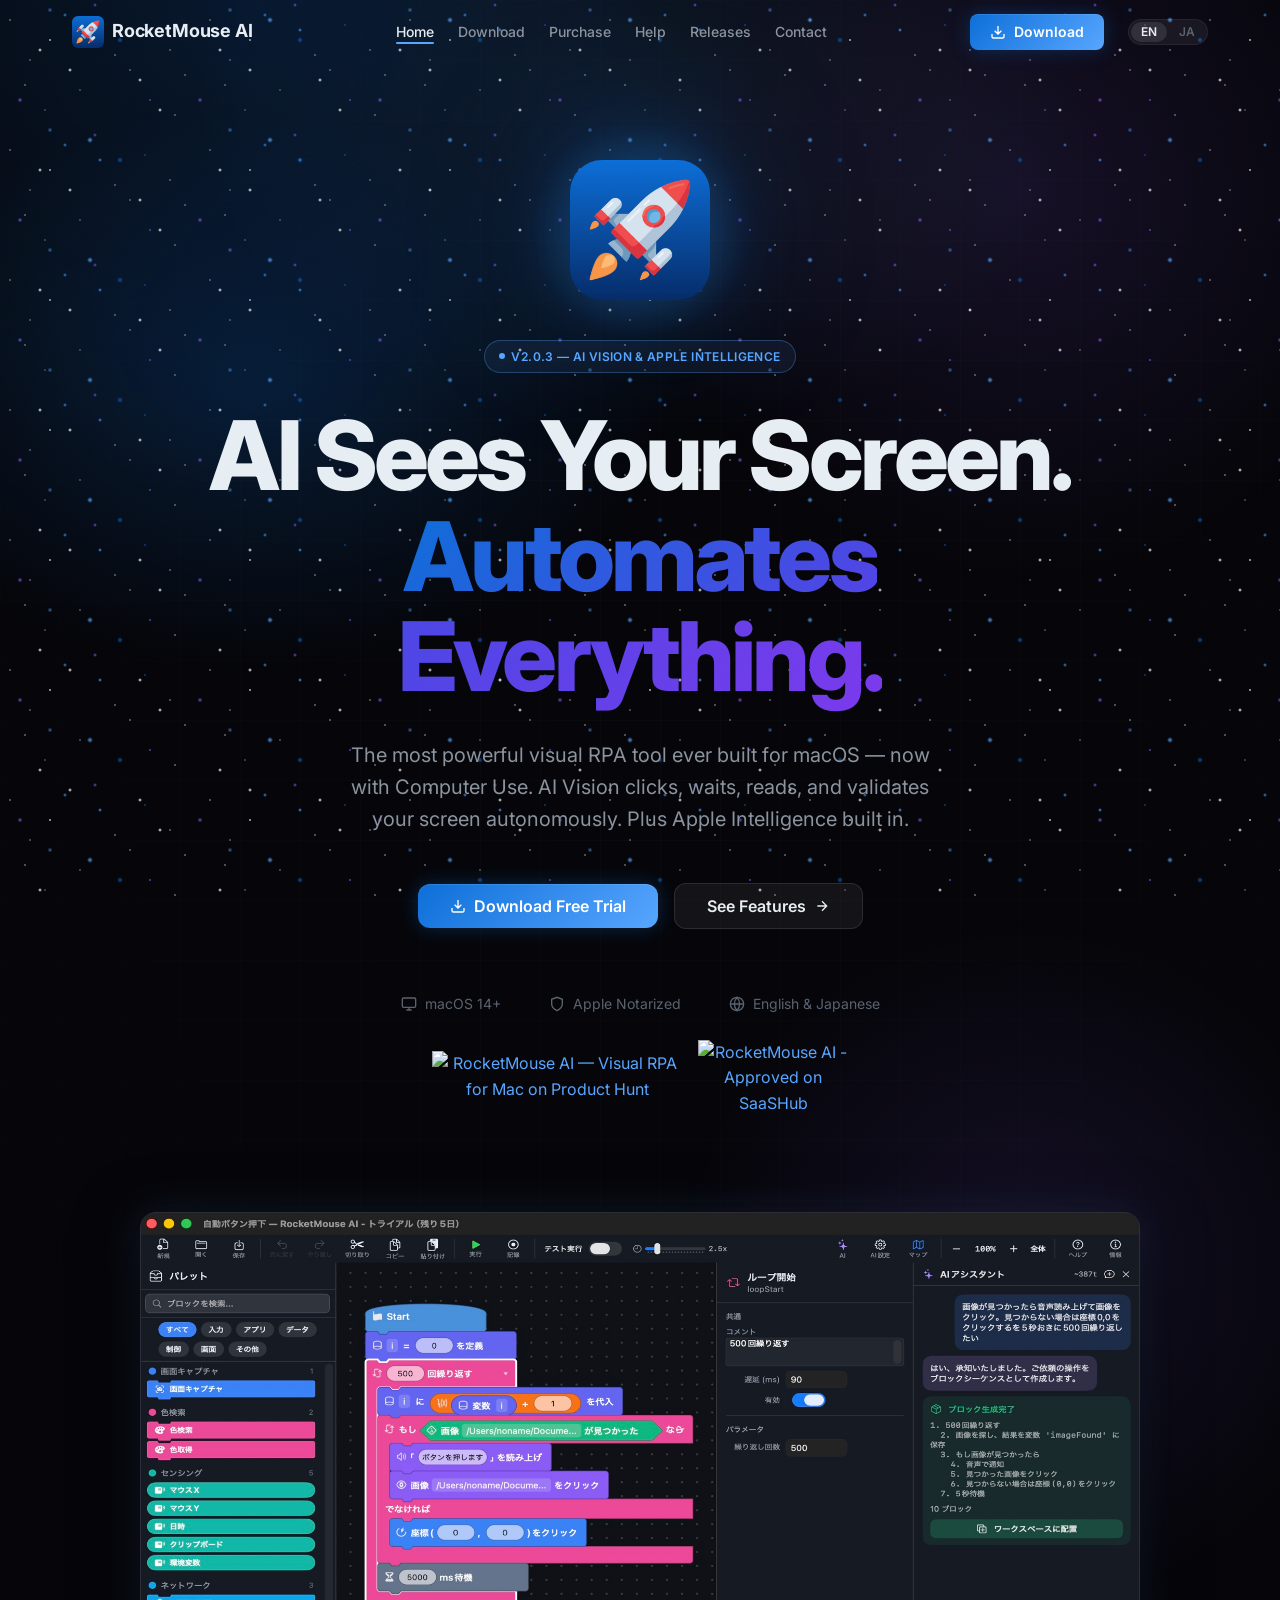
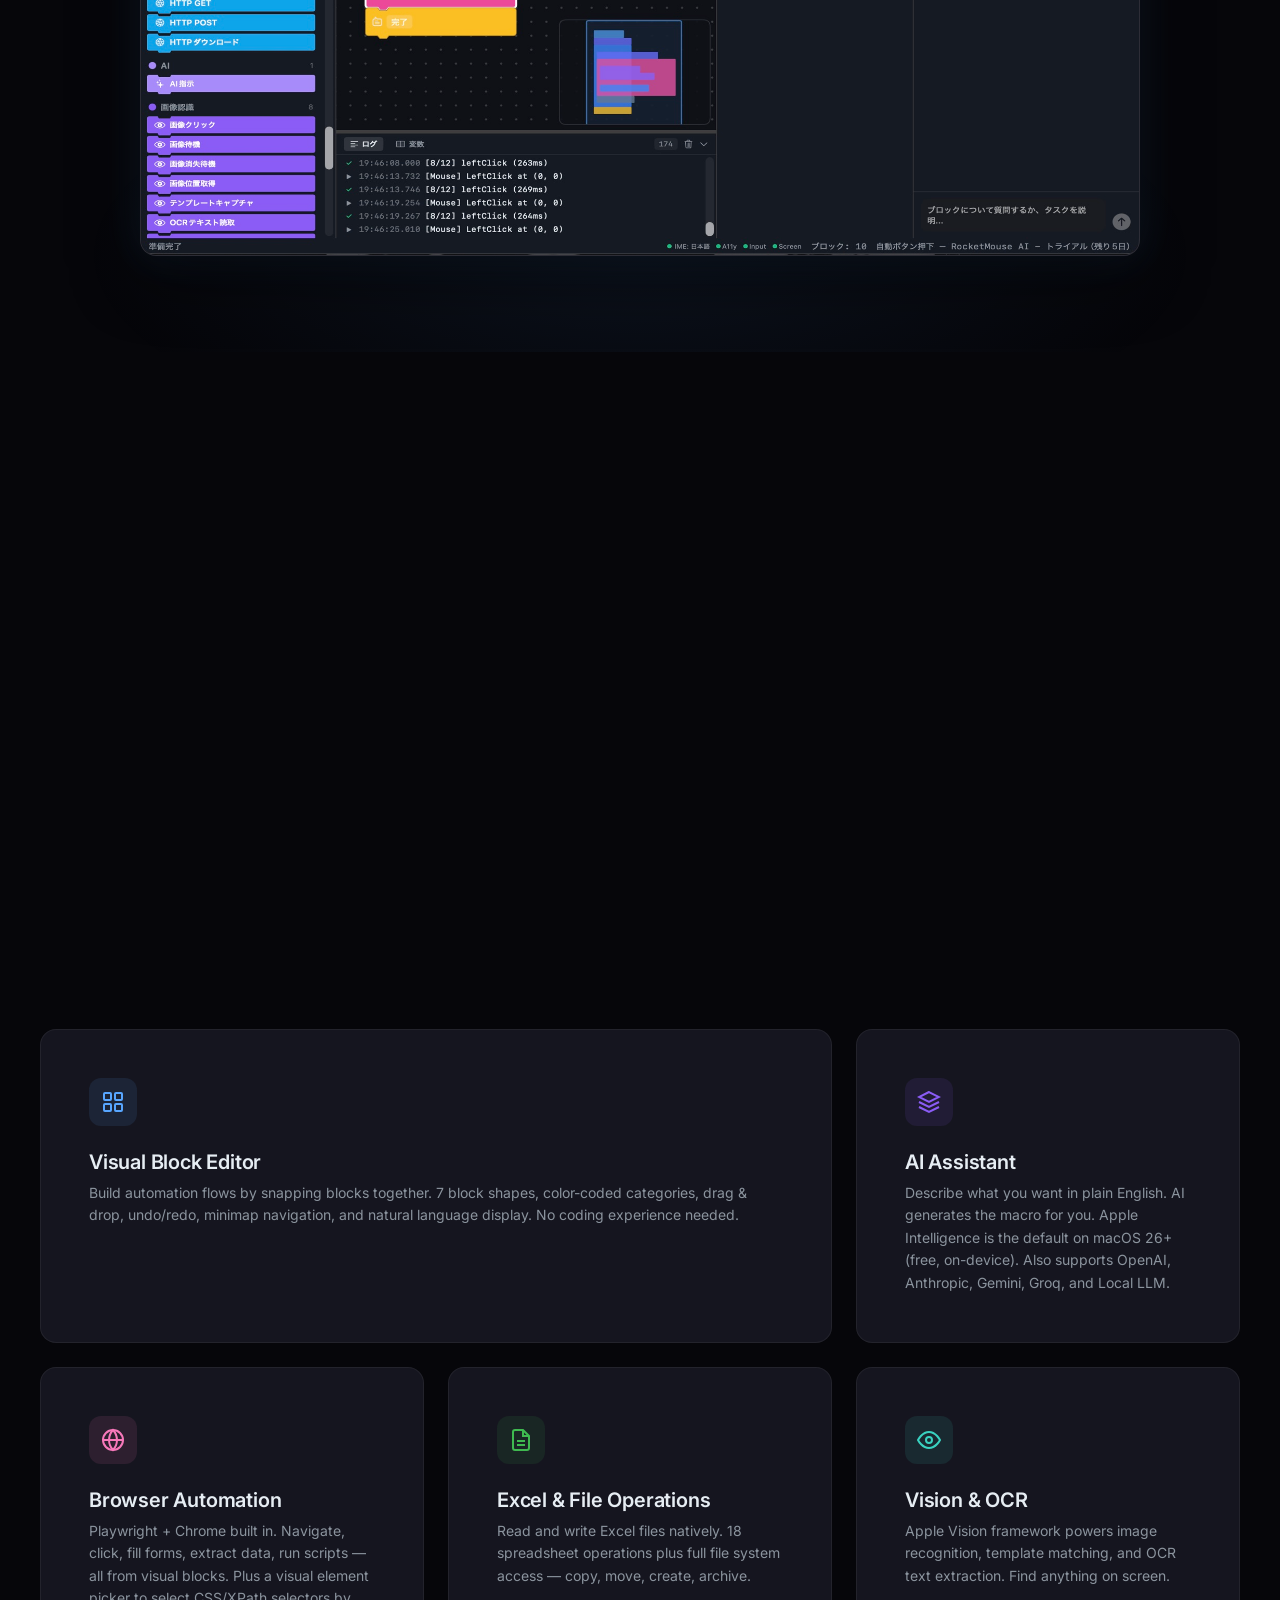
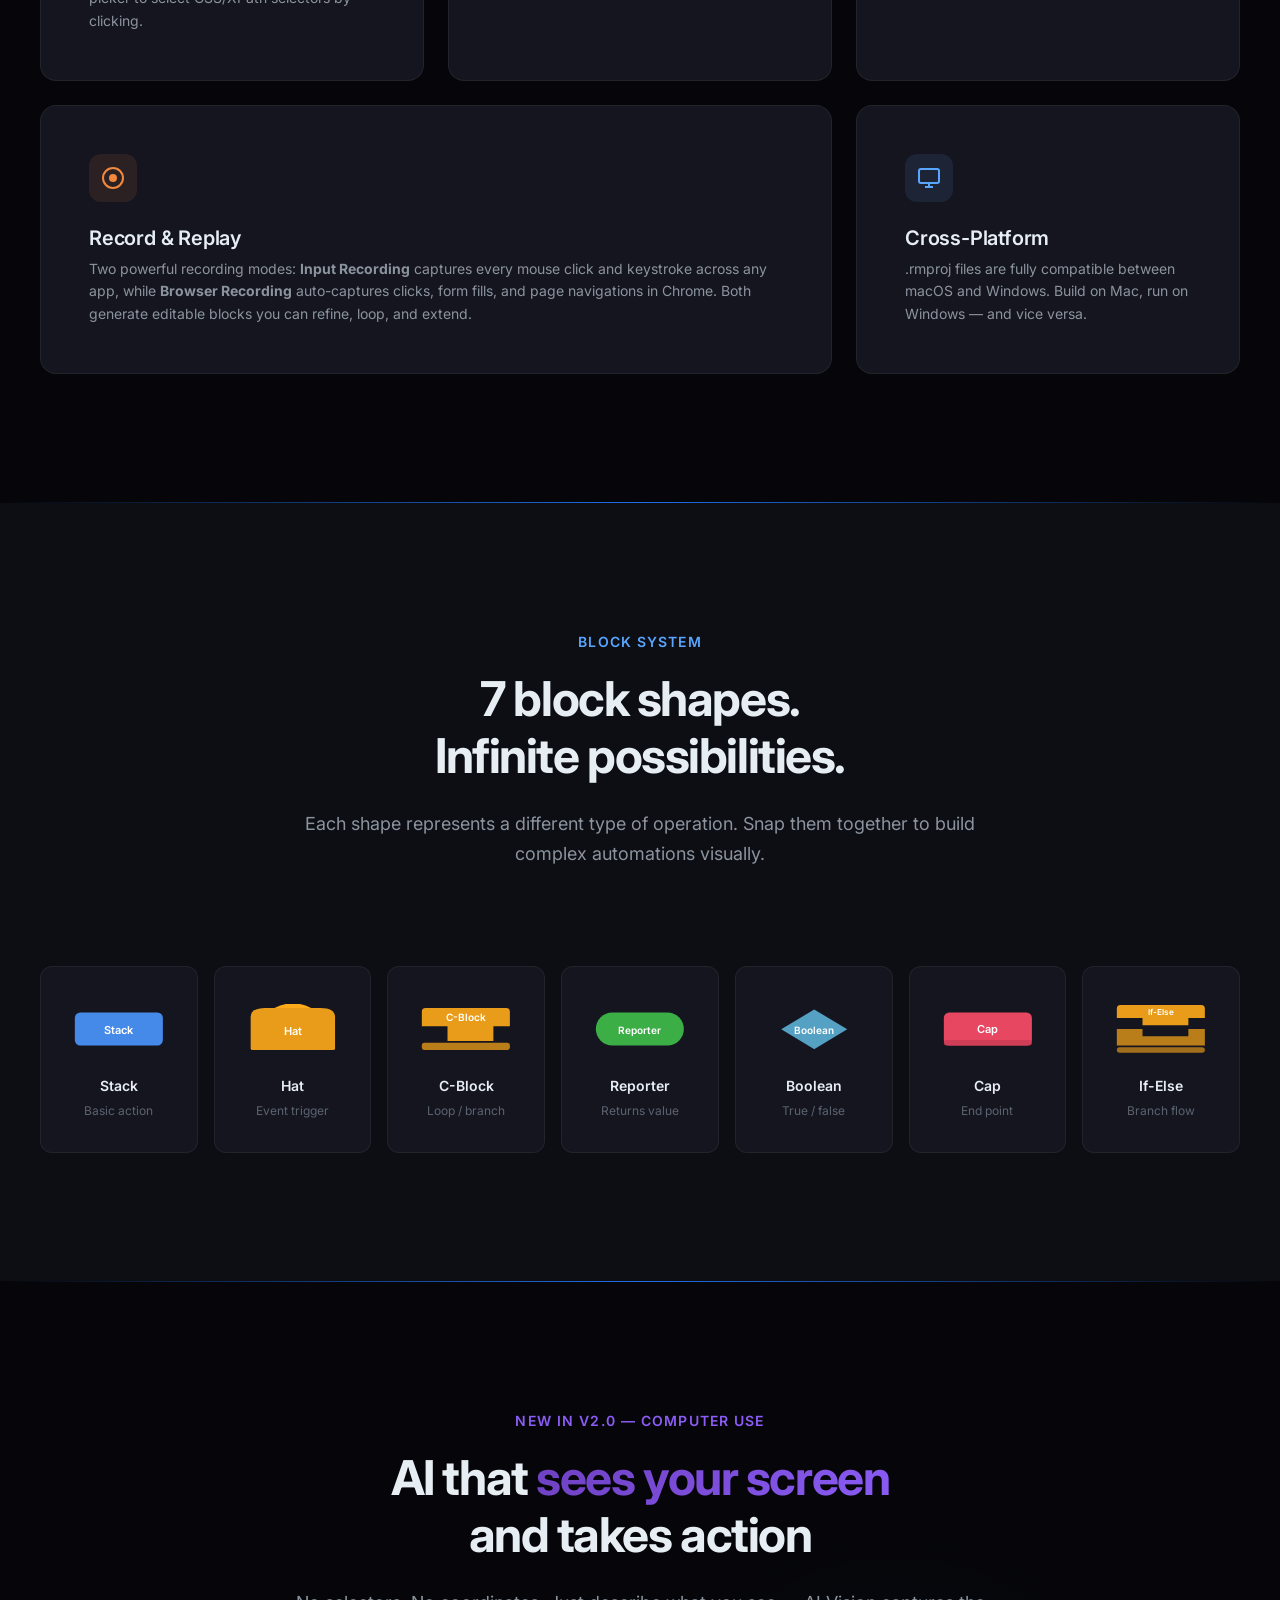
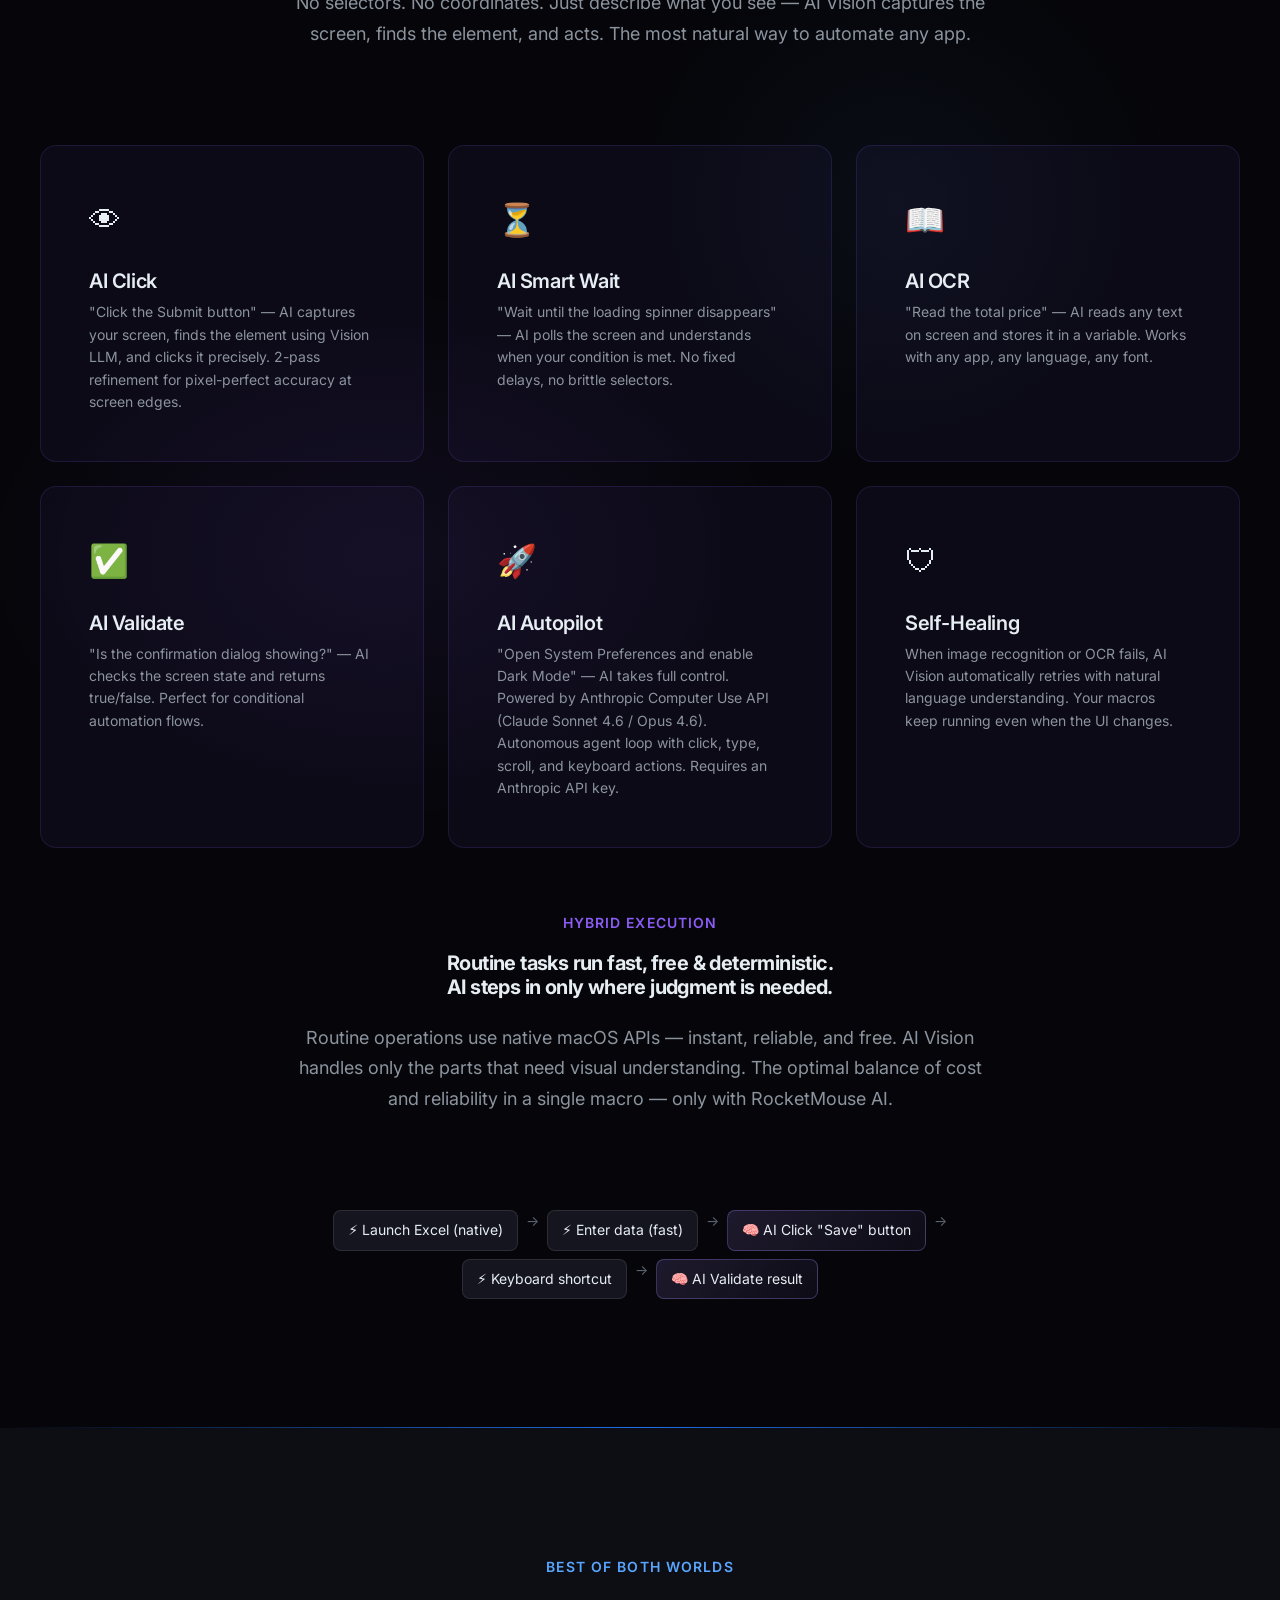
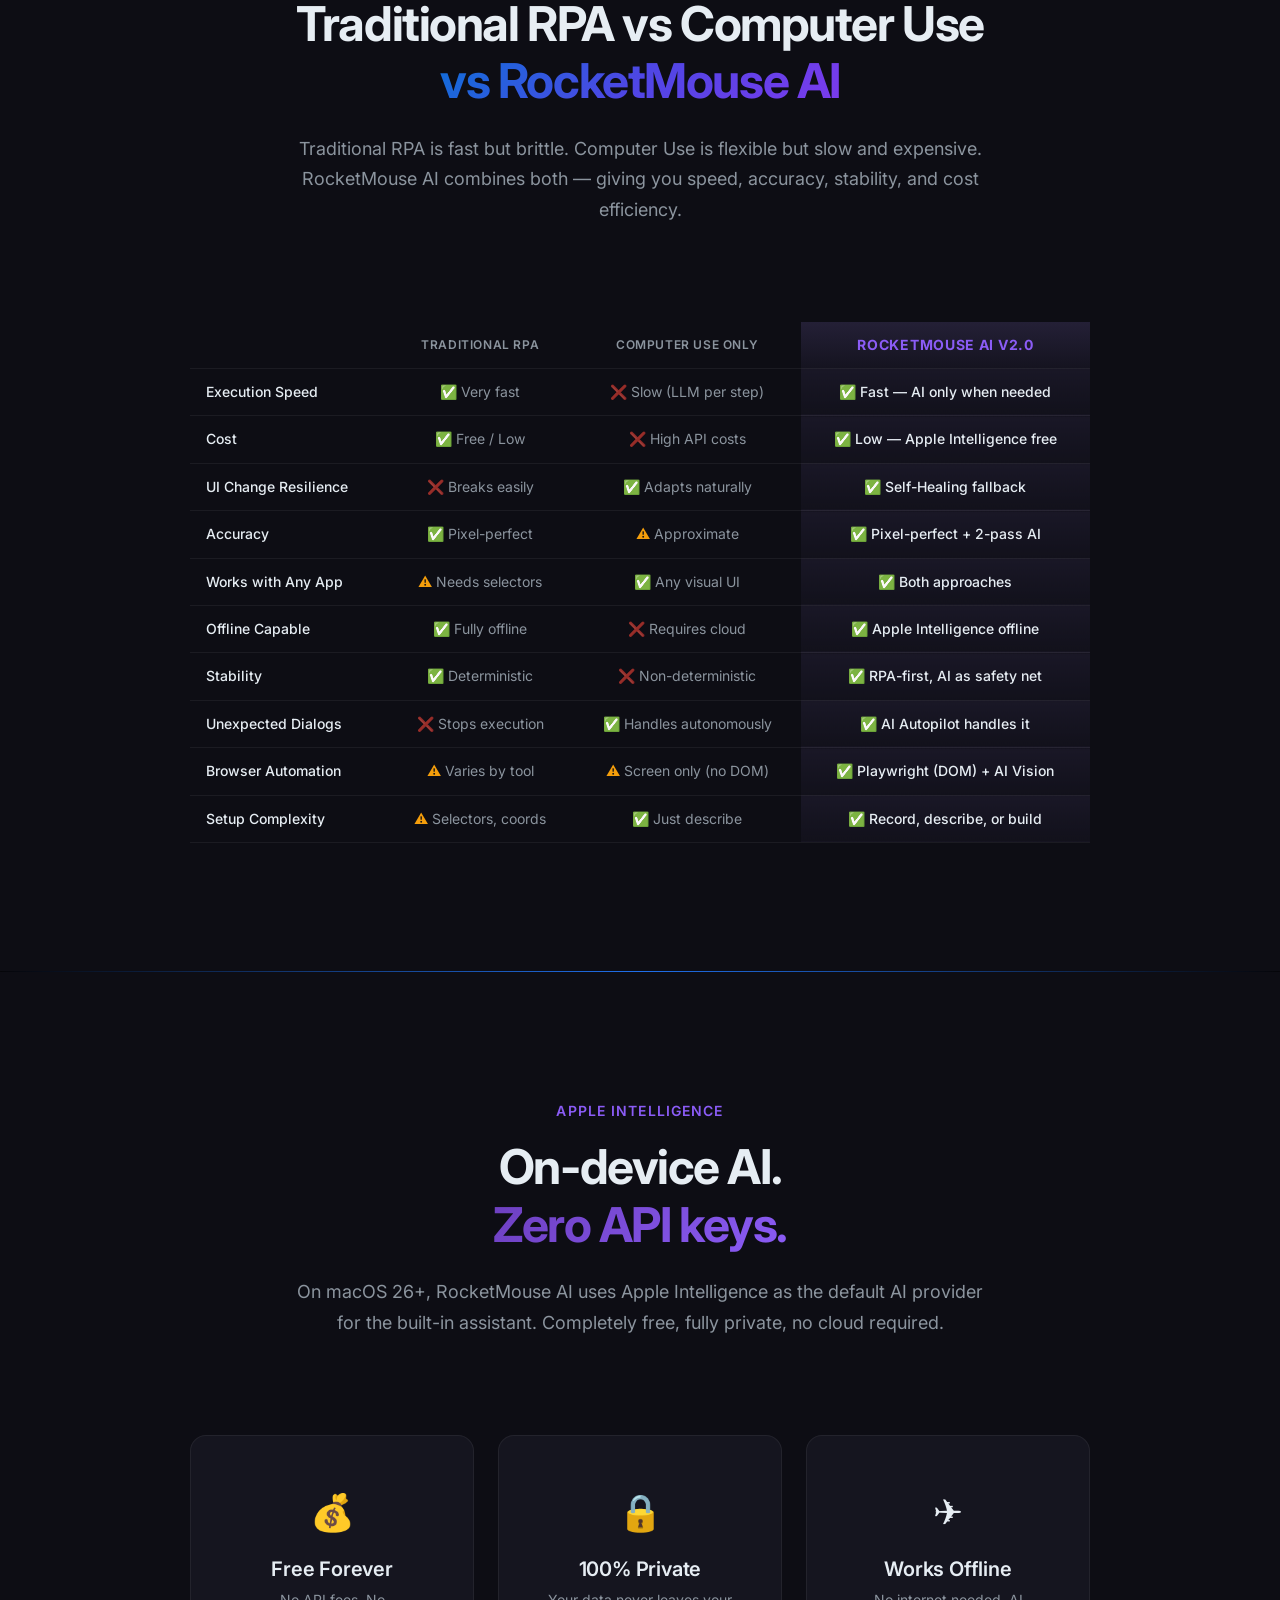
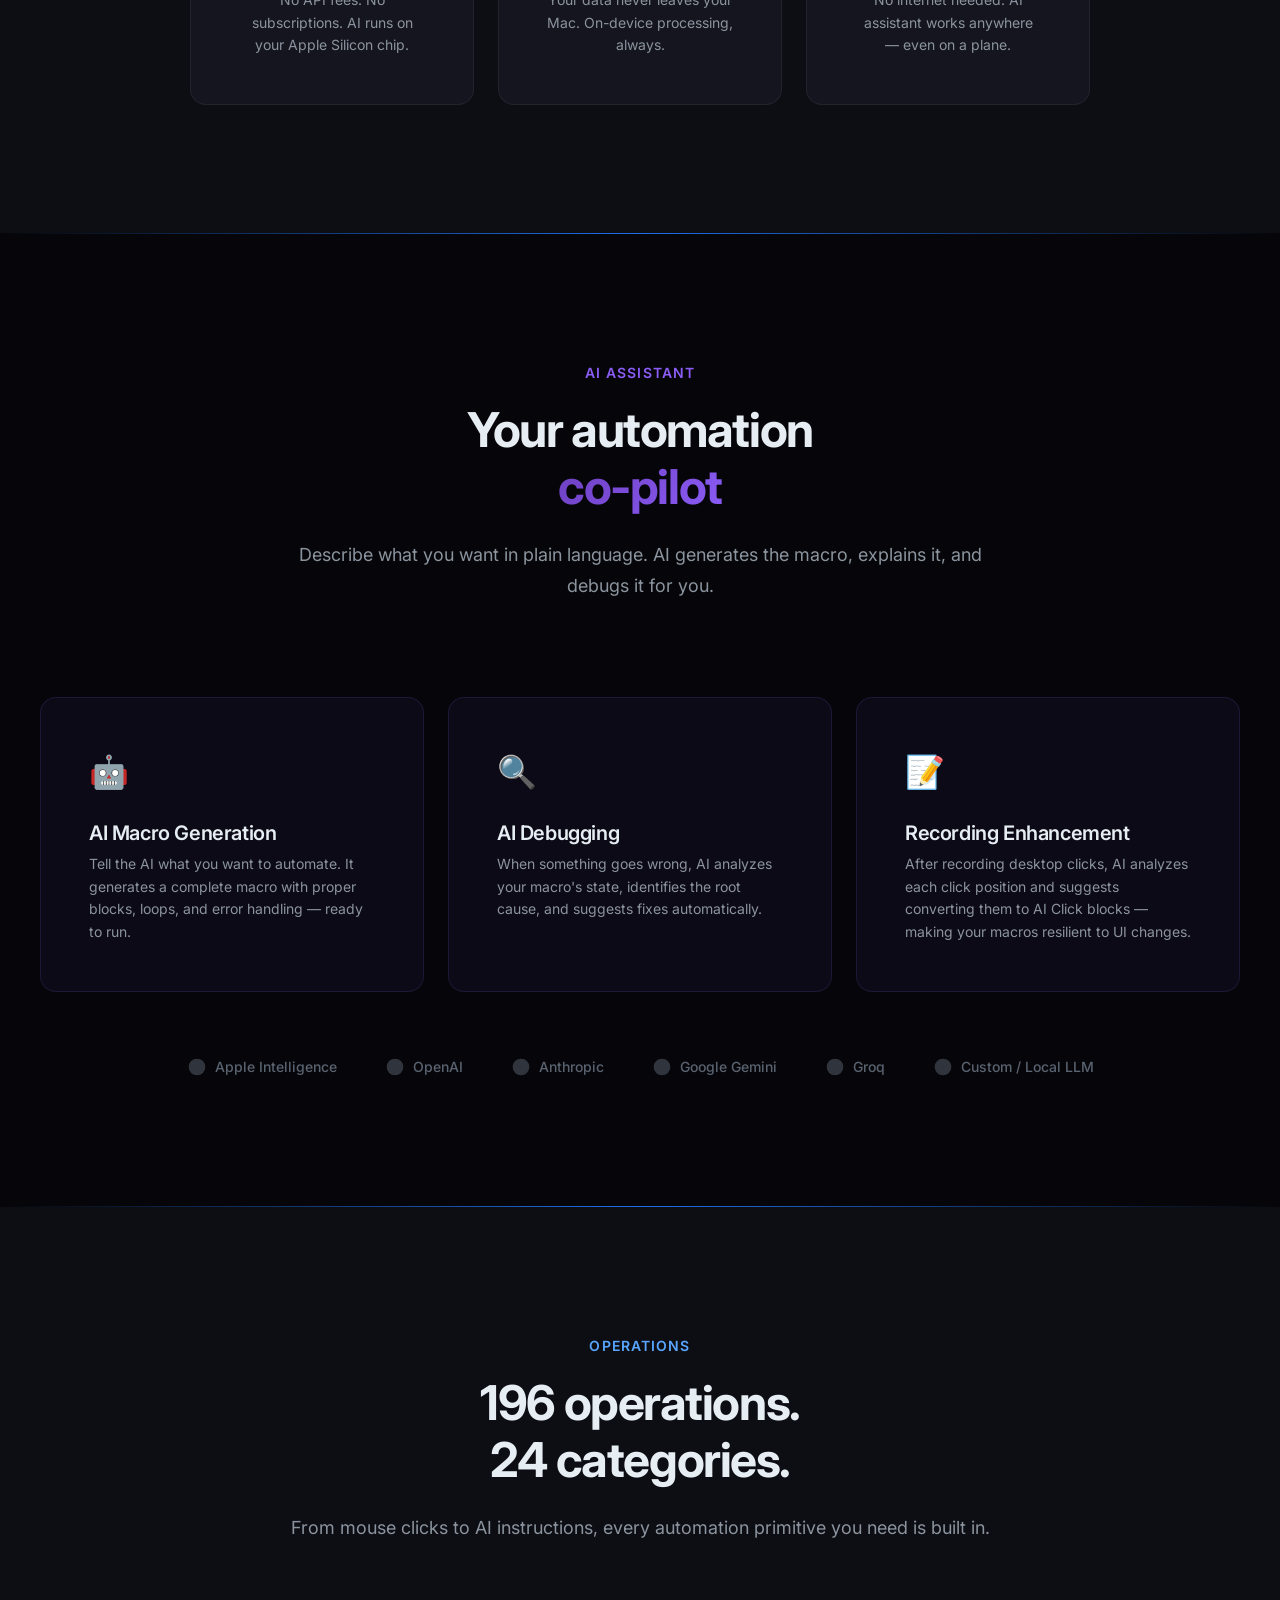
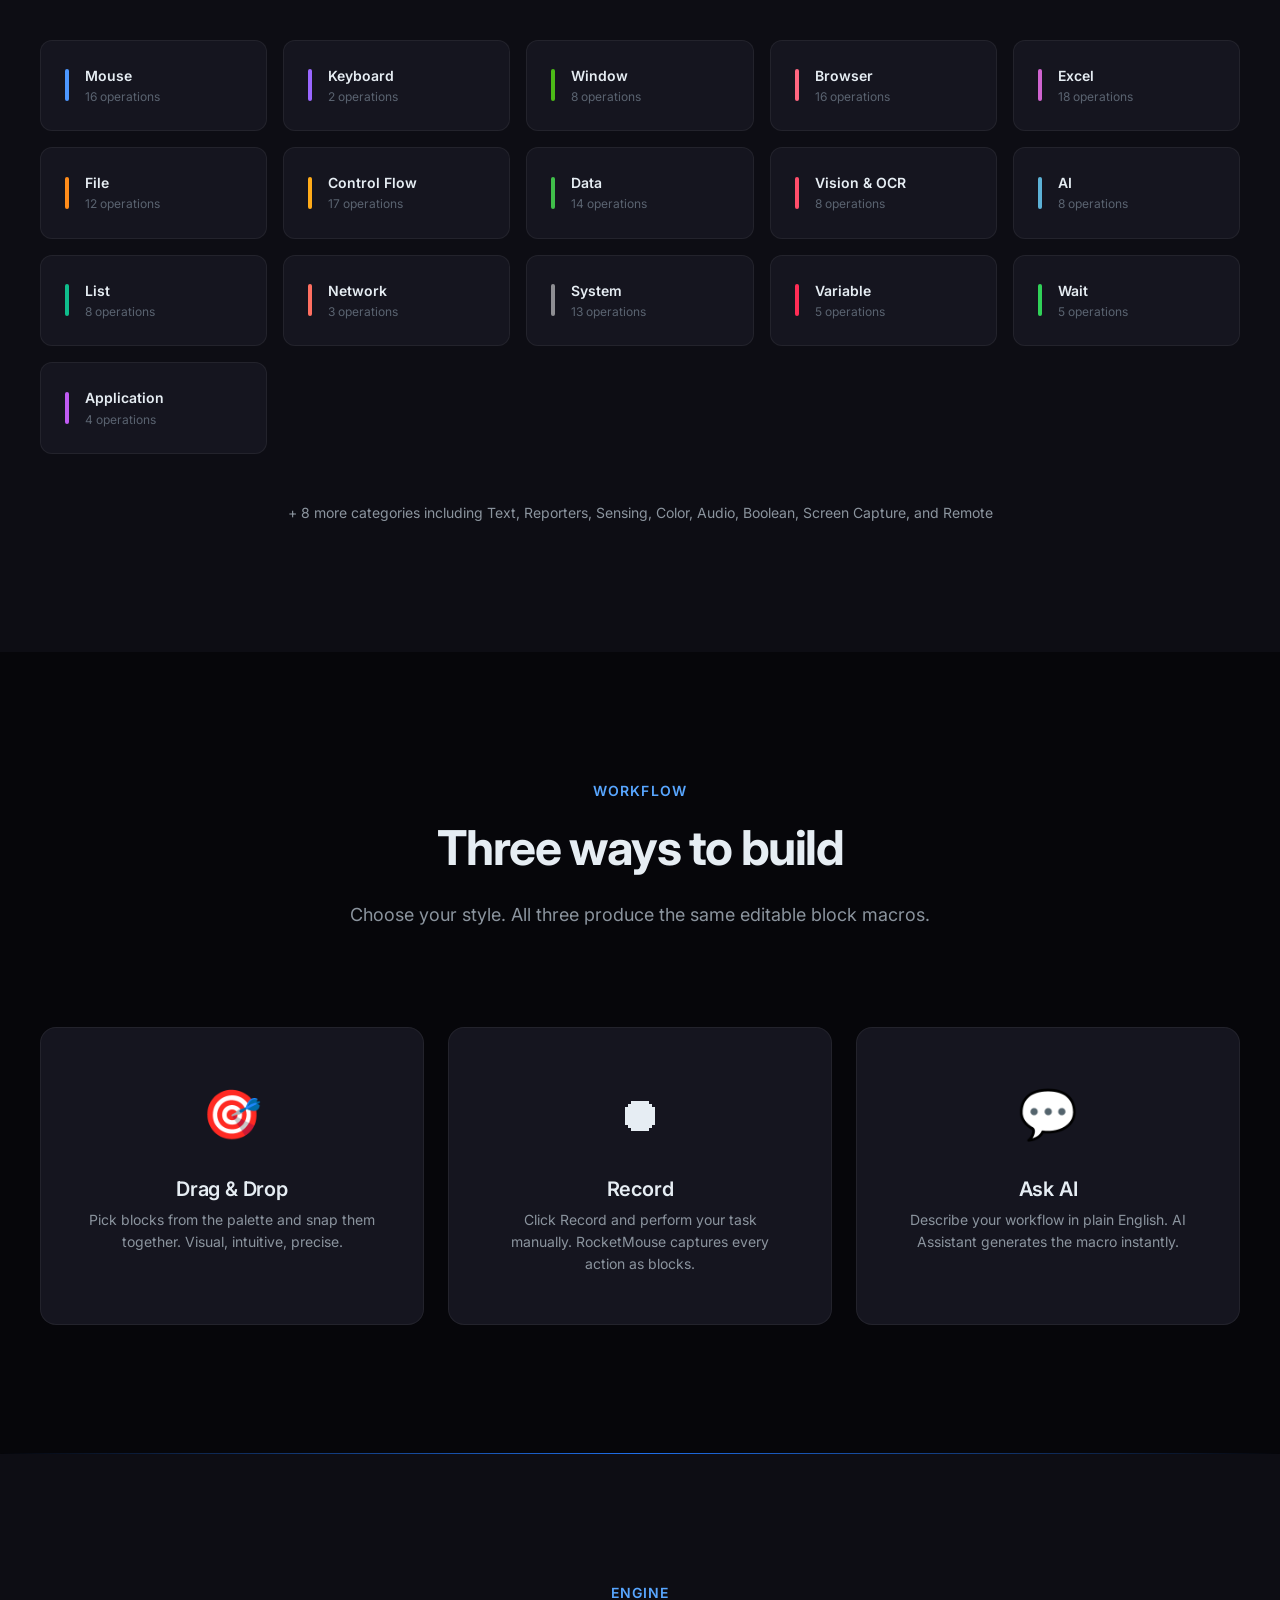
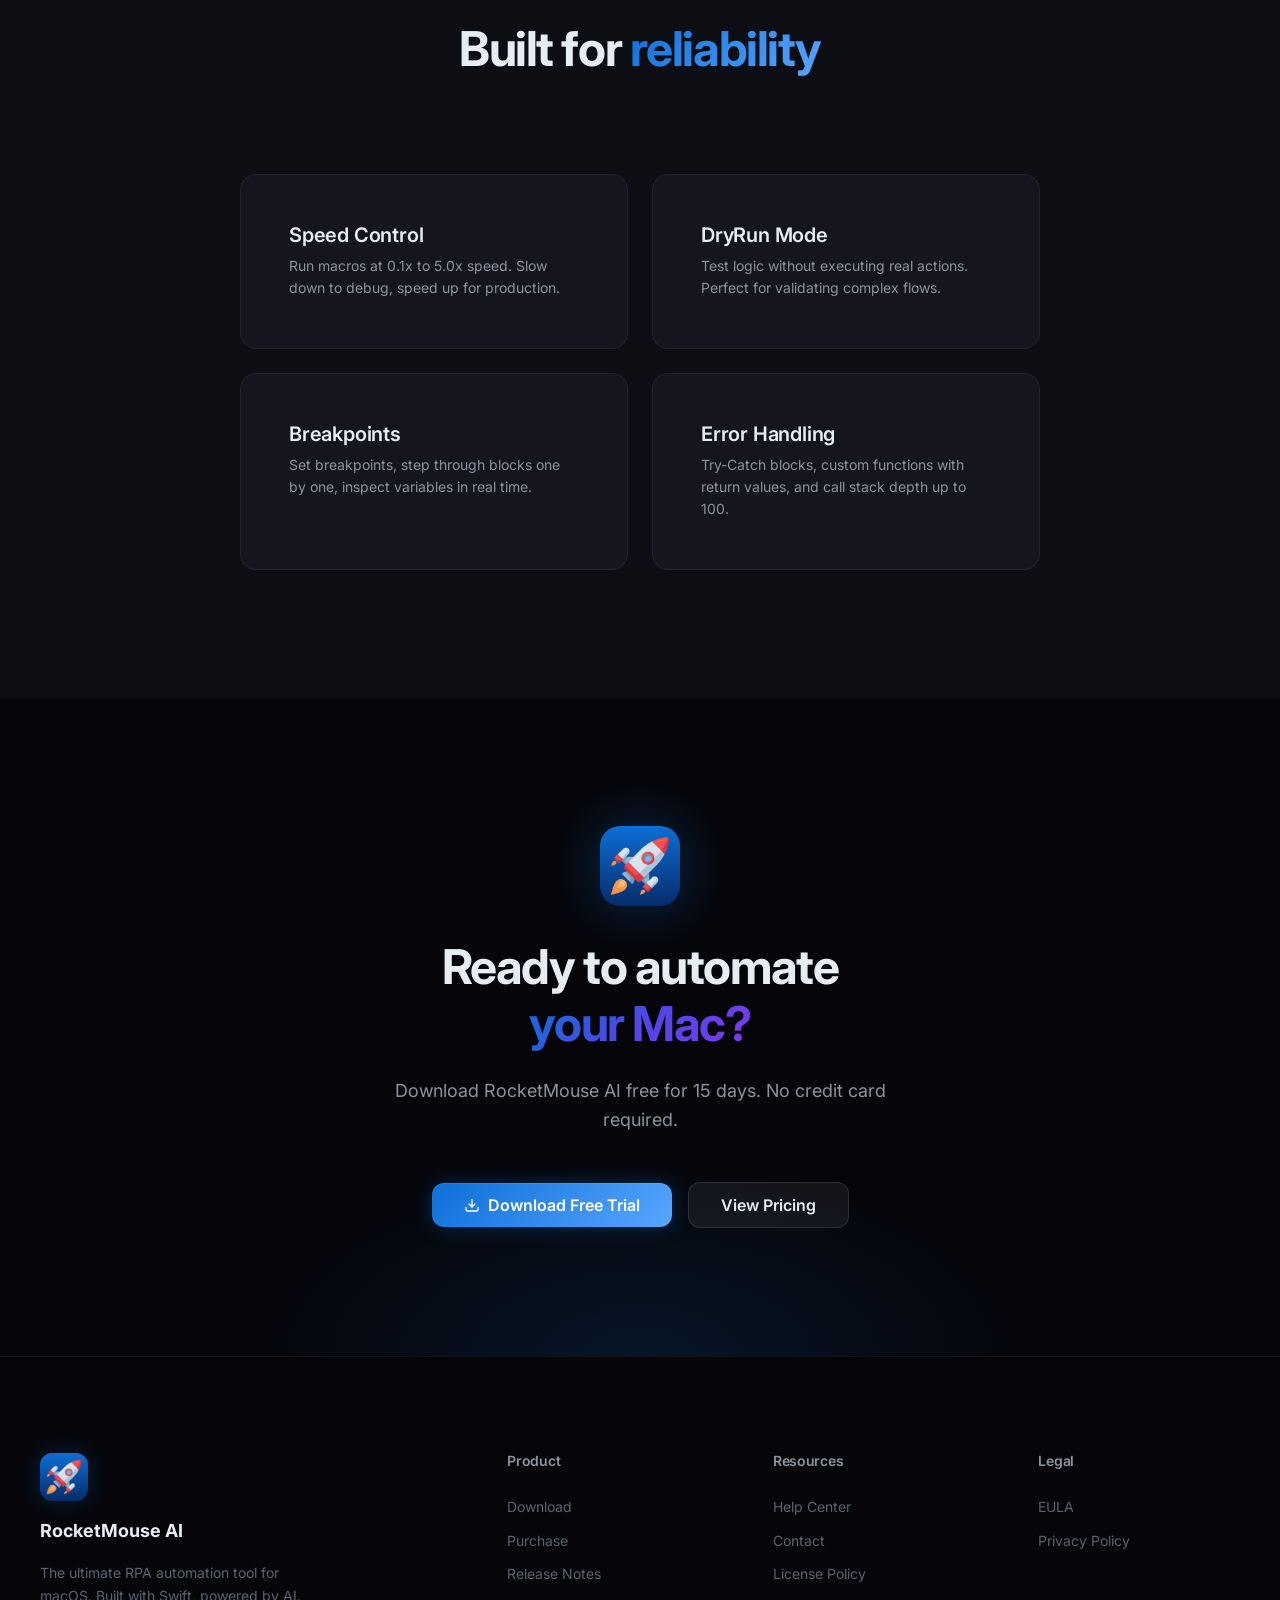
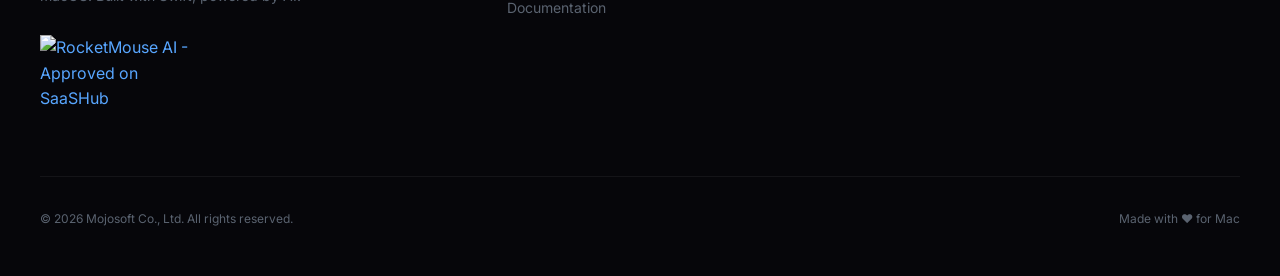
==== index.html @ da30c0e3 "Add Product Hunt badge alongside SaaSHub badge (EN+JA) - Product Hunt review badge (dark theme) + Sa" ====
<!DOCTYPE html>
<html lang="en">
<head>
  <meta charset="UTF-8">
  <meta name="viewport" content="width=device-width, initial-scale=1.0">
  <title>RocketMouse AI — The Ultimate RPA for macOS</title>
  <meta name="description" content="The most powerful visual RPA automation tool ever built for Mac. AI Vision (Computer Use), Apple Intelligence, 196 operations. Automate anything.">
  <meta name="theme-color" content="#06060a">
  <link rel="canonical" href="https://mojosoftjp.github.io/rocketmouse/">
  <link rel="alternate" hreflang="en" href="https://mojosoftjp.github.io/rocketmouse/">
  <link rel="alternate" hreflang="ja" href="https://mojosoftjp.github.io/rocketmouse/ja/">
  <meta property="og:title" content="RocketMouse AI — The Ultimate RPA for macOS">
  <meta property="og:description" content="The most powerful visual RPA automation tool ever built for Mac. Automate anything with AI-powered block programming.">
  <meta property="og:type" content="website">
  <meta property="og:url" content="https://mojosoftjp.github.io/rocketmouse/">
  <meta property="og:image" content="https://mojosoftjp.github.io/rocketmouse/images/og-image.png">
  <meta property="og:site_name" content="RocketMouse AI">
  <meta name="twitter:card" content="summary_large_image">
  <meta name="twitter:title" content="RocketMouse AI — The Ultimate RPA for macOS">
  <meta name="twitter:description" content="The most powerful visual RPA automation tool ever built for Mac. Automate anything with AI-powered block programming.">
  <meta name="twitter:image" content="https://mojosoftjp.github.io/rocketmouse/images/og-image.png">
  <link rel="apple-touch-icon" href="images/app-icon-256.png">
  <link rel="icon" type="image/png" href="images/app-icon-128.png">
  <link rel="preconnect" href="https://fonts.googleapis.com">
  <link rel="preconnect" href="https://fonts.gstatic.com" crossorigin>
  <link href="https://fonts.googleapis.com/css2?family=Inter:wght@400;500;600;700;800&display=swap" rel="stylesheet">
  <link rel="stylesheet" href="css/style.css">
</head>
<body>

  <!-- ========== NAVIGATION ========== -->
  <nav class="nav" role="navigation" aria-label="Main navigation">
    <div class="nav__inner">
      <a href="index.html" class="nav__brand">
        <img src="images/app-icon-128.png" alt="RocketMouse AI" width="32" height="32">
        <span>RocketMouse AI</span>
      </a>

      <ul class="nav__links">
        <li><a href="index.html" class="active">Home</a></li>
        <li><a href="download.html">Download</a></li>
        <li><a href="pricing.html">Purchase</a></li>
        <li><a href="help.html">Help</a></li>
        <li><a href="releases.html">Releases</a></li>
        <li><a href="contact.html">Contact</a></li>
      </ul>

      <div class="nav__cta">
        <a href="download.html" class="btn btn--primary">
          <svg viewBox="0 0 24 24" fill="none" stroke="currentColor" stroke-width="2"><path d="M21 15v4a2 2 0 01-2 2H5a2 2 0 01-2-2v-4M7 10l5 5 5-5M12 15V3"/></svg>
          Download
        </a>
        <div class="lang-switch">
          <a href="index.html" class="lang-switch__btn active">EN</a>
          <a href="ja/index.html" class="lang-switch__btn">JA</a>
        </div>
      </div>

      <button class="nav__toggle" aria-label="Toggle menu" aria-expanded="false">
        <svg viewBox="0 0 24 24" fill="none" stroke="currentColor" stroke-width="2">
          <path d="M3 12h18M3 6h18M3 18h18"/>
        </svg>
      </button>
    </div>
  </nav>


  <!-- ========== HERO ========== -->
  <section class="hero">
    <div class="hero__bg">
      <div class="hero__grid"></div>
      <div class="hero__stars"></div>
      <div class="hero__aurora"></div>
      <div class="shooting-star shooting-star-1"></div>
      <div class="shooting-star shooting-star-2"></div>
      <div class="shooting-star shooting-star-3"></div>
      <div class="shooting-star shooting-star-4"></div>
      <div class="shooting-star shooting-star-5"></div>
      <div class="shooting-star shooting-star-6"></div>
      <div class="shooting-star shooting-star-7"></div>
      <div class="shooting-star shooting-star-8"></div>
    </div>

    <div class="hero__content">
      <!-- App Icon with glow -->
      <div class="hero-icon reveal">
        <div class="hero-icon__glow"></div>
        <img src="images/app-icon.png" alt="RocketMouse AI" class="hero-icon__img" width="140" height="140">
      </div>

      <div class="hero__badge reveal reveal-delay-1">
        <span class="badge">
          <span class="badge__dot"></span>
          v2.0.3 — AI Vision &amp; Apple Intelligence
        </span>
      </div>

      <h1 class="hero__title reveal reveal-delay-2">
        <span class="line">AI Sees Your Screen.</span>
        <span class="line"><span class="text-gradient">Automates Everything.</span></span>
      </h1>

      <p class="hero__subtitle reveal reveal-delay-3">
        The most powerful visual RPA tool ever built for macOS — now with Computer Use.
        AI Vision clicks, waits, reads, and validates your screen autonomously.
        Plus Apple Intelligence built in.
      </p>

      <div class="hero__actions reveal reveal-delay-4">
        <a href="download.html" class="btn btn--primary btn--large">
          <svg viewBox="0 0 24 24" fill="none" stroke="currentColor" stroke-width="2"><path d="M21 15v4a2 2 0 01-2 2H5a2 2 0 01-2-2v-4M7 10l5 5 5-5M12 15V3"/></svg>
          Download Free Trial
        </a>
        <a href="#features" class="btn btn--secondary btn--large">
          See Features
          <svg viewBox="0 0 24 24" fill="none" stroke="currentColor" stroke-width="2"><path d="M5 12h14M12 5l7 7-7 7"/></svg>
        </a>
      </div>

      <div class="hero__meta reveal reveal-delay-5">
        <span class="hero__meta-item">
          <svg viewBox="0 0 24 24" fill="none" stroke="currentColor" stroke-width="2"><rect x="2" y="3" width="20" height="14" rx="2"/><path d="M8 21h8M12 17v4"/></svg>
          macOS 14+
        </span>
        <span class="hero__meta-item">
          <svg viewBox="0 0 24 24" fill="none" stroke="currentColor" stroke-width="2"><path d="M12 22s8-4 8-10V5l-8-3-8 3v7c0 6 8 10 8 10z"/></svg>
          Apple Notarized
        </span>
        <span class="hero__meta-item">
          <svg viewBox="0 0 24 24" fill="none" stroke="currentColor" stroke-width="2"><circle cx="12" cy="12" r="10"/><path d="M2 12h20M12 2a15.3 15.3 0 014 10 15.3 15.3 0 01-4 10 15.3 15.3 0 01-4-10 15.3 15.3 0 014-10z"/></svg>
          English &amp; Japanese
        </span>
      </div>
    </div>

    <!-- Badges -->
    <div class="reveal reveal-delay-5" style="text-align: center; margin-top: var(--space-lg); display: flex; justify-content: center; align-items: center; gap: 16px; flex-wrap: wrap;">
      <a href="https://www.producthunt.com/products/rocketmouse-ai-visual-rpa-for-mac/reviews/new?utm_source=badge-product_review&utm_medium=badge&utm_source=badge-rocketmouse&#0045;ai&#0045;visual&#0045;rpa&#0045;for&#0045;mac" target="_blank" rel="noopener"><img src="https://api.producthunt.com/widgets/embed-image/v1/product_review.svg?product_id=1187775&theme=dark" alt="RocketMouse AI — Visual RPA for Mac on Product Hunt" style="width: 250px; height: 54px;" width="250" height="54" loading="lazy"/></a>
      <a href="https://www.saashub.com/rocketmouse-ai?utm_source=badge&utm_campaign=badge&utm_content=rocketmouse-ai&badge_variant=color&badge_kind=approved" target="_blank" rel="noopener"><img src="https://cdn-b.saashub.com/img/badges/approved-color.png?v=1" alt="RocketMouse AI - Approved on SaaSHub" style="max-width:150px;" loading="lazy"/></a>
    </div>

    <!-- App Screenshot -->
    <div class="hero__window reveal-scale reveal-delay-3">
      <div class="window-frame">
        <div class="window-frame__body" style="padding: 0; overflow: hidden;">
          <img src="images/screenshot-hero.jpg" alt="RocketMouse AI — Web Scraping macro with AI, Browser, Excel, and Flow Control blocks" width="1920" height="1235" style="display: block; width: 100%; height: auto; border-radius: 0 0 12px 12px;">
        </div>
      </div>
    </div>
  </section>


  <!-- ========== STATS BAR ========== -->
  <div class="stats-bar reveal">
    <div class="stat">
      <div class="stat__number text-gradient-blue" data-count="196" data-suffix="+">0+</div>
      <div class="stat__label">Operations</div>
    </div>
    <div class="stat">
      <div class="stat__number text-gradient-blue" data-count="24">0</div>
      <div class="stat__label">Categories</div>
    </div>
    <div class="stat">
      <div class="stat__number text-gradient-blue" data-count="7">0</div>
      <div class="stat__label">Block Shapes</div>
    </div>
    <div class="stat">
      <div class="stat__number text-gradient-blue" data-count="6">0</div>
      <div class="stat__label">AI Providers</div>
    </div>
  </div>


  <!-- ========== FEATURES ========== -->
  <section class="section" id="features">
    <div class="section__header reveal">
      <div class="section__overline">Features</div>
      <h2 class="section__title">Everything you need to<br><span class="text-gradient">automate your Mac</span></h2>
      <p class="section__desc">
        From simple mouse clicks to complex AI-driven workflows.
        RocketMouse AI gives you superpowers.
      </p>
    </div>

    <div class="bento-grid">
      <!-- Visual Block Editor -->
      <div class="bento-card bento-card--wide reveal">
        <div class="bento-card__icon bento-card__icon--blue">
          <svg width="24" height="24" viewBox="0 0 24 24" fill="none" stroke="currentColor" stroke-width="2"><rect x="3" y="3" width="7" height="7" rx="1"/><rect x="14" y="3" width="7" height="7" rx="1"/><rect x="3" y="14" width="7" height="7" rx="1"/><rect x="14" y="14" width="7" height="7" rx="1"/></svg>
        </div>
        <h3 class="bento-card__title">Visual Block Editor</h3>
        <p class="bento-card__desc">
          Build automation flows by snapping blocks together. 7 block shapes, color-coded categories,
          drag & drop, undo/redo, minimap navigation, and natural language display.
          No coding experience needed.
        </p>
      </div>

      <!-- AI Assistant -->
      <div class="bento-card reveal reveal-delay-1">
        <div class="bento-card__icon bento-card__icon--purple">
          <svg width="24" height="24" viewBox="0 0 24 24" fill="none" stroke="currentColor" stroke-width="2"><path d="M12 2L2 7l10 5 10-5-10-5zM2 17l10 5 10-5M2 12l10 5 10-5"/></svg>
        </div>
        <h3 class="bento-card__title">AI Assistant</h3>
        <p class="bento-card__desc">
          Describe what you want in plain English. AI generates the macro for you.
          Apple Intelligence is the default on macOS 26+ (free, on-device).
          Also supports OpenAI, Anthropic, Gemini, Groq, and Local LLM.
        </p>
      </div>

      <!-- Browser Automation -->
      <div class="bento-card reveal reveal-delay-1">
        <div class="bento-card__icon bento-card__icon--pink">
          <svg width="24" height="24" viewBox="0 0 24 24" fill="none" stroke="currentColor" stroke-width="2"><circle cx="12" cy="12" r="10"/><path d="M2 12h20M12 2a15.3 15.3 0 014 10 15.3 15.3 0 01-4 10 15.3 15.3 0 01-4-10 15.3 15.3 0 014-10z"/></svg>
        </div>
        <h3 class="bento-card__title">Browser Automation</h3>
        <p class="bento-card__desc">
          Playwright + Chrome built in. Navigate, click, fill forms, extract data,
          run scripts — all from visual blocks. Plus a visual element picker to select CSS/XPath selectors by clicking.
        </p>
      </div>

      <!-- Excel & Files -->
      <div class="bento-card reveal">
        <div class="bento-card__icon bento-card__icon--green">
          <svg width="24" height="24" viewBox="0 0 24 24" fill="none" stroke="currentColor" stroke-width="2"><path d="M14 2H6a2 2 0 00-2 2v16a2 2 0 002 2h12a2 2 0 002-2V8z"/><polyline points="14 2 14 8 20 8"/><line x1="16" y1="13" x2="8" y2="13"/><line x1="16" y1="17" x2="8" y2="17"/></svg>
        </div>
        <h3 class="bento-card__title">Excel &amp; File Operations</h3>
        <p class="bento-card__desc">
          Read and write Excel files natively. 18 spreadsheet operations plus full file system access — copy, move, create, archive.
        </p>
      </div>

      <!-- Vision & OCR -->
      <div class="bento-card reveal reveal-delay-1">
        <div class="bento-card__icon bento-card__icon--cyan">
          <svg width="24" height="24" viewBox="0 0 24 24" fill="none" stroke="currentColor" stroke-width="2"><path d="M1 12s4-8 11-8 11 8 11 8-4 8-11 8-11-8-11-8z"/><circle cx="12" cy="12" r="3"/></svg>
        </div>
        <h3 class="bento-card__title">Vision &amp; OCR</h3>
        <p class="bento-card__desc">
          Apple Vision framework powers image recognition, template matching, and OCR text extraction.
          Find anything on screen.
        </p>
      </div>

      <!-- Macro Recording -->
      <div class="bento-card bento-card--wide reveal reveal-delay-2">
        <div class="bento-card__icon bento-card__icon--orange">
          <svg width="24" height="24" viewBox="0 0 24 24" fill="none" stroke="currentColor" stroke-width="2"><circle cx="12" cy="12" r="10"/><circle cx="12" cy="12" r="3" fill="currentColor"/></svg>
        </div>
        <h3 class="bento-card__title">Record &amp; Replay</h3>
        <p class="bento-card__desc">
          Two powerful recording modes: <strong>Input Recording</strong> captures every mouse click and keystroke across any app,
          while <strong>Browser Recording</strong> auto-captures clicks, form fills, and page navigations in Chrome.
          Both generate editable blocks you can refine, loop, and extend.
        </p>
      </div>

      <!-- Cross-Platform -->
      <div class="bento-card reveal">
        <div class="bento-card__icon bento-card__icon--blue">
          <svg width="24" height="24" viewBox="0 0 24 24" fill="none" stroke="currentColor" stroke-width="2"><rect x="2" y="3" width="20" height="14" rx="2"/><path d="M8 21h8M12 17v4"/></svg>
        </div>
        <h3 class="bento-card__title">Cross-Platform</h3>
        <p class="bento-card__desc">
          .rmproj files are fully compatible between macOS and Windows.
          Build on Mac, run on Windows — and vice versa.
        </p>
      </div>
    </div>
  </section>


  <hr class="glow-line">


  <!-- ========== BLOCK SHAPES ========== -->
  <section class="section section--alt">
    <div class="section__header reveal">
      <div class="section__overline">Block System</div>
      <h2 class="section__title">7 block shapes.<br>Infinite possibilities.</h2>
      <p class="section__desc">
        Each shape represents a different type of operation.
        Snap them together to build complex automations visually.
      </p>
    </div>

    <div class="shapes-showcase">
      <div class="shape-item reveal">
        <div class="shape-item__visual">
          <svg width="100" height="40" viewBox="0 0 100 40">
            <rect x="2" y="2" width="96" height="36" rx="6" fill="#4C97FF" opacity="0.9"/>
            <text x="50" y="25" text-anchor="middle" fill="white" font-size="12" font-weight="600">Stack</text>
          </svg>
        </div>
        <div class="shape-item__name">Stack</div>
        <div class="shape-item__desc">Basic action</div>
      </div>

      <div class="shape-item reveal reveal-delay-1">
        <div class="shape-item__visual">
          <svg width="100" height="50" viewBox="0 0 100 50">
            <path d="M20 2 L80 2 Q96 2 96 12 L96 46 Q96 48 94 48 L6 48 Q4 48 4 46 L4 12 Q4 2 20 2 Z" fill="#FFAB19" opacity="0.9"/>
            <path d="M30 2 Q50 -8 70 2" fill="#FFAB19" stroke="none"/>
            <text x="50" y="32" text-anchor="middle" fill="white" font-size="12" font-weight="600">Hat</text>
          </svg>
        </div>
        <div class="shape-item__name">Hat</div>
        <div class="shape-item__desc">Event trigger</div>
      </div>

      <div class="shape-item reveal reveal-delay-2">
        <div class="shape-item__visual">
          <svg width="100" height="50" viewBox="0 0 100 50">
            <path d="M2 6 Q2 2 6 2 L94 2 Q98 2 98 6 L98 22 L80 22 L80 38 L30 38 L30 22 L2 22 Z" fill="#FFAB19" opacity="0.9"/>
            <rect x="2" y="40" width="96" height="8" rx="3" fill="#FFAB19" opacity="0.7"/>
            <text x="50" y="16" text-anchor="middle" fill="white" font-size="11" font-weight="600">C-Block</text>
          </svg>
        </div>
        <div class="shape-item__name">C-Block</div>
        <div class="shape-item__desc">Loop / branch</div>
      </div>

      <div class="shape-item reveal reveal-delay-3">
        <div class="shape-item__visual">
          <svg width="100" height="40" viewBox="0 0 100 40">
            <rect x="2" y="2" width="96" height="36" rx="18" fill="#40BF4A" opacity="0.9"/>
            <text x="50" y="25" text-anchor="middle" fill="white" font-size="11" font-weight="600">Reporter</text>
          </svg>
        </div>
        <div class="shape-item__name">Reporter</div>
        <div class="shape-item__desc">Returns value</div>
      </div>

      <div class="shape-item reveal reveal-delay-4">
        <div class="shape-item__visual">
          <svg width="100" height="40" viewBox="0 0 100 40">
            <polygon points="20,20 50,2 80,20 50,38" fill="#5CB1D6" opacity="0.9" transform="scale(1.2) translate(-8, -3)"/>
            <text x="50" y="25" text-anchor="middle" fill="white" font-size="11" font-weight="600">Boolean</text>
          </svg>
        </div>
        <div class="shape-item__name">Boolean</div>
        <div class="shape-item__desc">True / false</div>
      </div>

      <div class="shape-item reveal reveal-delay-5">
        <div class="shape-item__visual">
          <svg width="100" height="40" viewBox="0 0 100 40">
            <rect x="2" y="2" width="96" height="36" rx="6" fill="#FF4D6A" opacity="0.9"/>
            <rect x="2" y="32" width="96" height="6" rx="3" fill="#CC3D55" opacity="0.9"/>
            <text x="50" y="24" text-anchor="middle" fill="white" font-size="12" font-weight="600">Cap</text>
          </svg>
        </div>
        <div class="shape-item__name">Cap</div>
        <div class="shape-item__desc">End point</div>
      </div>

      <div class="shape-item reveal reveal-delay-5">
        <div class="shape-item__visual">
          <svg width="100" height="55" viewBox="0 0 100 55">
            <path d="M2 6 Q2 2 6 2 L94 2 Q98 2 98 6 L98 16 L80 16 L80 24 L30 24 L30 16 L2 16 Z" fill="#FFAB19" opacity="0.9"/>
            <path d="M2 28 L30 28 L30 36 L80 36 L80 28 L98 28 L98 46 L2 46 Z" fill="#FFAB19" opacity="0.7"/>
            <rect x="2" y="48" width="96" height="6" rx="3" fill="#FFAB19" opacity="0.6"/>
            <text x="50" y="13" text-anchor="middle" fill="white" font-size="9" font-weight="600">If-Else</text>
          </svg>
        </div>
        <div class="shape-item__name">If-Else</div>
        <div class="shape-item__desc">Branch flow</div>
      </div>
    </div>
  </section>


  <hr class="glow-line">


  <!-- ========== AI VISION (Computer Use) — NEW v2.0 ========== -->
  <section class="section ai-section">
    <div class="section__header reveal">
      <div class="section__overline" style="color: var(--accent-purple);">NEW in v2.0 — Computer Use</div>
      <h2 class="section__title">AI that <span class="text-gradient-purple">sees your screen</span><br>and takes action</h2>
      <p class="section__desc">
        No selectors. No coordinates. Just describe what you see — AI Vision captures the screen,
        finds the element, and acts. The most natural way to automate any app.
      </p>
    </div>

    <div class="ai-features">
      <div class="ai-card reveal">
        <div class="ai-card__icon">&#x1F441;</div>
        <h3 class="ai-card__title">AI Click</h3>
        <p class="ai-card__desc">
          "Click the Submit button" — AI captures your screen, finds the element using Vision LLM,
          and clicks it precisely. 2-pass refinement for pixel-perfect accuracy at screen edges.
        </p>
      </div>

      <div class="ai-card reveal reveal-delay-1">
        <div class="ai-card__icon">&#x23F3;</div>
        <h3 class="ai-card__title">AI Smart Wait</h3>
        <p class="ai-card__desc">
          "Wait until the loading spinner disappears" — AI polls the screen and understands
          when your condition is met. No fixed delays, no brittle selectors.
        </p>
      </div>

      <div class="ai-card reveal reveal-delay-2">
        <div class="ai-card__icon">&#x1F4D6;</div>
        <h3 class="ai-card__title">AI OCR</h3>
        <p class="ai-card__desc">
          "Read the total price" — AI reads any text on screen and stores it in a variable.
          Works with any app, any language, any font.
        </p>
      </div>

      <div class="ai-card reveal">
        <div class="ai-card__icon">&#x2705;</div>
        <h3 class="ai-card__title">AI Validate</h3>
        <p class="ai-card__desc">
          "Is the confirmation dialog showing?" — AI checks the screen state
          and returns true/false. Perfect for conditional automation flows.
        </p>
      </div>

      <div class="ai-card reveal reveal-delay-1">
        <div class="ai-card__icon">&#x1F680;</div>
        <h3 class="ai-card__title">AI Autopilot</h3>
        <p class="ai-card__desc">
          "Open System Preferences and enable Dark Mode" — AI takes full control.
          Powered by Anthropic Computer Use API (Claude Sonnet 4.6 / Opus 4.6).
          Autonomous agent loop with click, type, scroll, and keyboard actions.
          Requires an Anthropic API key.
        </p>
      </div>

      <div class="ai-card reveal reveal-delay-2">
        <div class="ai-card__icon">&#x1F6E1;</div>
        <h3 class="ai-card__title">Self-Healing</h3>
        <p class="ai-card__desc">
          When image recognition or OCR fails, AI Vision automatically retries with
          natural language understanding. Your macros keep running even when the UI changes.
        </p>
      </div>
    </div>

    <!-- Hybrid Workflow Example -->
    <div class="section__header reveal" style="margin-top: var(--space-3xl);">
      <div class="section__overline" style="color: var(--accent-purple);">Hybrid Execution</div>
      <h2 class="section__title" style="font-size: var(--text-xl);">Routine tasks run fast, free &amp; deterministic.<br>AI steps in only where judgment is needed.</h2>
      <p class="section__desc" style="max-width: 700px; margin: var(--space-lg) auto 0;">
        Routine operations use native macOS APIs — instant, reliable, and free.
        AI Vision handles only the parts that need visual understanding.
        The optimal balance of cost and reliability in a single macro — only with RocketMouse AI.
      </p>
    </div>

    <div class="reveal" style="max-width: 700px; margin: var(--space-xl) auto 0; display: flex; flex-wrap: wrap; gap: 8px; justify-content: center; font-size: var(--text-sm);">
      <span style="background: var(--bg-card); border: 1px solid var(--border-default); border-radius: 8px; padding: 8px 14px;">&#x26A1; Launch Excel (native)</span>
      <span style="color: var(--text-tertiary);">&rarr;</span>
      <span style="background: var(--bg-card); border: 1px solid var(--border-default); border-radius: 8px; padding: 8px 14px;">&#x26A1; Enter data (fast)</span>
      <span style="color: var(--text-tertiary);">&rarr;</span>
      <span style="background: linear-gradient(135deg, rgba(167,139,250,0.15), rgba(167,139,250,0.05)); border: 1px solid rgba(167,139,250,0.3); border-radius: 8px; padding: 8px 14px;">&#x1F9E0; AI Click "Save" button</span>
      <span style="color: var(--text-tertiary);">&rarr;</span>
      <span style="background: var(--bg-card); border: 1px solid var(--border-default); border-radius: 8px; padding: 8px 14px;">&#x26A1; Keyboard shortcut</span>
      <span style="color: var(--text-tertiary);">&rarr;</span>
      <span style="background: linear-gradient(135deg, rgba(167,139,250,0.15), rgba(167,139,250,0.05)); border: 1px solid rgba(167,139,250,0.3); border-radius: 8px; padding: 8px 14px;">&#x1F9E0; AI Validate result</span>
    </div>
  </section>


  <hr class="glow-line">


  <!-- ========== COMPARISON: RPA vs Computer Use vs RocketMouse ========== -->
  <section class="section section--alt">
    <div class="section__header reveal">
      <div class="section__overline">Best of Both Worlds</div>
      <h2 class="section__title">Traditional RPA vs Computer Use<br><span class="text-gradient">vs RocketMouse AI</span></h2>
      <p class="section__desc">
        Traditional RPA is fast but brittle. Computer Use is flexible but slow and expensive.
        RocketMouse AI combines both — giving you speed, accuracy, stability, and cost efficiency.
      </p>
    </div>

    <div class="comparison-table-wrapper">
    <table class="comparison-table reveal">
      <thead>
        <tr>
          <th></th>
          <th>Traditional RPA</th>
          <th>Computer Use Only</th>
          <th class="highlight-col-header">RocketMouse AI v2.0</th>
        </tr>
      </thead>
      <tbody>
        <tr>
          <td>Execution Speed</td>
          <td><span class="check">&#x2705;</span> Very fast</td>
          <td><span class="cross">&#x274C;</span> Slow (LLM per step)</td>
          <td class="highlight-col"><span class="check">&#x2705;</span> Fast — AI only when needed</td>
        </tr>
        <tr>
          <td>Cost</td>
          <td><span class="check">&#x2705;</span> Free / Low</td>
          <td><span class="cross">&#x274C;</span> High API costs</td>
          <td class="highlight-col"><span class="check">&#x2705;</span> Low — Apple Intelligence free</td>
        </tr>
        <tr>
          <td>UI Change Resilience</td>
          <td><span class="cross">&#x274C;</span> Breaks easily</td>
          <td><span class="check">&#x2705;</span> Adapts naturally</td>
          <td class="highlight-col"><span class="check">&#x2705;</span> Self-Healing fallback</td>
        </tr>
        <tr>
          <td>Accuracy</td>
          <td><span class="check">&#x2705;</span> Pixel-perfect</td>
          <td><span class="partial">&#x26A0;</span> Approximate</td>
          <td class="highlight-col"><span class="check">&#x2705;</span> Pixel-perfect + 2-pass AI</td>
        </tr>
        <tr>
          <td>Works with Any App</td>
          <td><span class="partial">&#x26A0;</span> Needs selectors</td>
          <td><span class="check">&#x2705;</span> Any visual UI</td>
          <td class="highlight-col"><span class="check">&#x2705;</span> Both approaches</td>
        </tr>
        <tr>
          <td>Offline Capable</td>
          <td><span class="check">&#x2705;</span> Fully offline</td>
          <td><span class="cross">&#x274C;</span> Requires cloud</td>
          <td class="highlight-col"><span class="check">&#x2705;</span> Apple Intelligence offline</td>
        </tr>
        <tr>
          <td>Stability</td>
          <td><span class="check">&#x2705;</span> Deterministic</td>
          <td><span class="cross">&#x274C;</span> Non-deterministic</td>
          <td class="highlight-col"><span class="check">&#x2705;</span> RPA-first, AI as safety net</td>
        </tr>
        <tr>
          <td>Unexpected Dialogs</td>
          <td><span class="cross">&#x274C;</span> Stops execution</td>
          <td><span class="check">&#x2705;</span> Handles autonomously</td>
          <td class="highlight-col"><span class="check">&#x2705;</span> AI Autopilot handles it</td>
        </tr>
        <tr>
          <td>Browser Automation</td>
          <td><span class="partial">&#x26A0;</span> Varies by tool</td>
          <td><span class="partial">&#x26A0;</span> Screen only (no DOM)</td>
          <td class="highlight-col"><span class="check">&#x2705;</span> Playwright (DOM) + AI Vision</td>
        </tr>
        <tr>
          <td>Setup Complexity</td>
          <td><span class="partial">&#x26A0;</span> Selectors, coords</td>
          <td><span class="check">&#x2705;</span> Just describe</td>
          <td class="highlight-col"><span class="check">&#x2705;</span> Record, describe, or build</td>
        </tr>
      </tbody>
    </table>
    </div>
  </section>


  <hr class="glow-line">


  <!-- ========== APPLE INTELLIGENCE ========== -->
  <section class="section section--alt">
    <div class="section__header reveal">
      <div class="section__overline" style="color: var(--accent-purple);">Apple Intelligence</div>
      <h2 class="section__title">On-device AI.<br><span class="text-gradient-purple">Zero API keys.</span></h2>
      <p class="section__desc">
        On macOS 26+, RocketMouse AI uses Apple Intelligence as the default AI provider
        for the built-in assistant. Completely free, fully private, no cloud required.
      </p>
    </div>

    <div class="bento-grid" style="grid-template-columns: repeat(3, 1fr); max-width: 900px; margin: 0 auto;">
      <div class="bento-card reveal" style="text-align: center;">
        <div style="font-size: 36px; margin-bottom: var(--space-md);">&#x1F4B0;</div>
        <h3 class="bento-card__title">Free Forever</h3>
        <p class="bento-card__desc">No API fees. No subscriptions. AI runs on your Apple Silicon chip.</p>
      </div>
      <div class="bento-card reveal reveal-delay-1" style="text-align: center;">
        <div style="font-size: 36px; margin-bottom: var(--space-md);">&#x1F512;</div>
        <h3 class="bento-card__title">100% Private</h3>
        <p class="bento-card__desc">Your data never leaves your Mac. On-device processing, always.</p>
      </div>
      <div class="bento-card reveal reveal-delay-2" style="text-align: center;">
        <div style="font-size: 36px; margin-bottom: var(--space-md);">&#x2708;</div>
        <h3 class="bento-card__title">Works Offline</h3>
        <p class="bento-card__desc">No internet needed. AI assistant works anywhere — even on a plane.</p>
      </div>
    </div>
  </section>


  <hr class="glow-line">


  <!-- ========== AI ASSISTANT + PROVIDERS ========== -->
  <section class="section">
    <div class="section__header reveal">
      <div class="section__overline" style="color: var(--accent-purple);">AI Assistant</div>
      <h2 class="section__title">Your automation<br><span class="text-gradient-purple">co-pilot</span></h2>
      <p class="section__desc">
        Describe what you want in plain language. AI generates the macro, explains it, and debugs it for you.
      </p>
    </div>

    <div class="ai-features">
      <div class="ai-card reveal">
        <div class="ai-card__icon">&#x1F916;</div>
        <h3 class="ai-card__title">AI Macro Generation</h3>
        <p class="ai-card__desc">
          Tell the AI what you want to automate. It generates a complete macro
          with proper blocks, loops, and error handling — ready to run.
        </p>
      </div>

      <div class="ai-card reveal reveal-delay-1">
        <div class="ai-card__icon">&#x1F50D;</div>
        <h3 class="ai-card__title">AI Debugging</h3>
        <p class="ai-card__desc">
          When something goes wrong, AI analyzes your macro's state,
          identifies the root cause, and suggests fixes automatically.
        </p>
      </div>

      <div class="ai-card reveal reveal-delay-2">
        <div class="ai-card__icon">&#x1F4DD;</div>
        <h3 class="ai-card__title">Recording Enhancement</h3>
        <p class="ai-card__desc">
          After recording desktop clicks, AI analyzes each click position
          and suggests converting them to AI Click blocks — making your macros resilient to UI changes.
        </p>
      </div>
    </div>

    <div class="ai-providers reveal">
      <div class="ai-provider">
        <svg viewBox="0 0 24 24" width="20" height="20" fill="currentColor"><circle cx="12" cy="12" r="10"/></svg>
        Apple Intelligence
      </div>
      <div class="ai-provider">
        <svg viewBox="0 0 24 24" width="20" height="20" fill="currentColor"><circle cx="12" cy="12" r="10"/></svg>
        OpenAI
      </div>
      <div class="ai-provider">
        <svg viewBox="0 0 24 24" width="20" height="20" fill="currentColor"><circle cx="12" cy="12" r="10"/></svg>
        Anthropic
      </div>
      <div class="ai-provider">
        <svg viewBox="0 0 24 24" width="20" height="20" fill="currentColor"><circle cx="12" cy="12" r="10"/></svg>
        Google Gemini
      </div>
      <div class="ai-provider">
        <svg viewBox="0 0 24 24" width="20" height="20" fill="currentColor"><circle cx="12" cy="12" r="10"/></svg>
        Groq
      </div>
      <div class="ai-provider">
        <svg viewBox="0 0 24 24" width="20" height="20" fill="currentColor"><circle cx="12" cy="12" r="10"/></svg>
        Custom / Local LLM
      </div>
    </div>
  </section>


  <hr class="glow-line">


  <!-- ========== CATEGORIES ========== -->
  <section class="section section--alt">
    <div class="section__header reveal">
      <div class="section__overline">Operations</div>
      <h2 class="section__title">196 operations.<br>24 categories.</h2>
      <p class="section__desc">
        From mouse clicks to AI instructions, every automation primitive you need is built in.
      </p>
    </div>

    <div class="category-grid">
      <div class="category-item reveal">
        <div class="category-item__color" style="background: #4C97FF;"></div>
        <div class="category-item__info">
          <div class="category-item__name">Mouse</div>
          <div class="category-item__count">16 operations</div>
        </div>
      </div>
      <div class="category-item reveal">
        <div class="category-item__color" style="background: #9966FF;"></div>
        <div class="category-item__info">
          <div class="category-item__name">Keyboard</div>
          <div class="category-item__count">2 operations</div>
        </div>
      </div>
      <div class="category-item reveal">
        <div class="category-item__color" style="background: #4CBB17;"></div>
        <div class="category-item__info">
          <div class="category-item__name">Window</div>
          <div class="category-item__count">8 operations</div>
        </div>
      </div>
      <div class="category-item reveal">
        <div class="category-item__color" style="background: #FF6680;"></div>
        <div class="category-item__info">
          <div class="category-item__name">Browser</div>
          <div class="category-item__count">16 operations</div>
        </div>
      </div>
      <div class="category-item reveal">
        <div class="category-item__color" style="background: #CF63CF;"></div>
        <div class="category-item__info">
          <div class="category-item__name">Excel</div>
          <div class="category-item__count">18 operations</div>
        </div>
      </div>
      <div class="category-item reveal">
        <div class="category-item__color" style="background: #FF8C1A;"></div>
        <div class="category-item__info">
          <div class="category-item__name">File</div>
          <div class="category-item__count">12 operations</div>
        </div>
      </div>
      <div class="category-item reveal">
        <div class="category-item__color" style="background: #FFAB19;"></div>
        <div class="category-item__info">
          <div class="category-item__name">Control Flow</div>
          <div class="category-item__count">17 operations</div>
        </div>
      </div>
      <div class="category-item reveal">
        <div class="category-item__color" style="background: #40BF4A;"></div>
        <div class="category-item__info">
          <div class="category-item__name">Data</div>
          <div class="category-item__count">14 operations</div>
        </div>
      </div>
      <div class="category-item reveal">
        <div class="category-item__color" style="background: #FF4D6A;"></div>
        <div class="category-item__info">
          <div class="category-item__name">Vision &amp; OCR</div>
          <div class="category-item__count">8 operations</div>
        </div>
      </div>
      <div class="category-item reveal">
        <div class="category-item__color" style="background: #5CB1D6;"></div>
        <div class="category-item__info">
          <div class="category-item__name">AI</div>
          <div class="category-item__count">8 operations</div>
        </div>
      </div>
      <div class="category-item reveal">
        <div class="category-item__color" style="background: #0FBD8C;"></div>
        <div class="category-item__info">
          <div class="category-item__name">List</div>
          <div class="category-item__count">8 operations</div>
        </div>
      </div>
      <div class="category-item reveal">
        <div class="category-item__color" style="background: #FF6F61;"></div>
        <div class="category-item__info">
          <div class="category-item__name">Network</div>
          <div class="category-item__count">3 operations</div>
        </div>
      </div>
      <div class="category-item reveal">
        <div class="category-item__color" style="background: #8E8E93;"></div>
        <div class="category-item__info">
          <div class="category-item__name">System</div>
          <div class="category-item__count">13 operations</div>
        </div>
      </div>
      <div class="category-item reveal">
        <div class="category-item__color" style="background: #FF2D55;"></div>
        <div class="category-item__info">
          <div class="category-item__name">Variable</div>
          <div class="category-item__count">5 operations</div>
        </div>
      </div>
      <div class="category-item reveal">
        <div class="category-item__color" style="background: #30D158;"></div>
        <div class="category-item__info">
          <div class="category-item__name">Wait</div>
          <div class="category-item__count">5 operations</div>
        </div>
      </div>
      <div class="category-item reveal">
        <div class="category-item__color" style="background: #BF5AF2;"></div>
        <div class="category-item__info">
          <div class="category-item__name">Application</div>
          <div class="category-item__count">4 operations</div>
        </div>
      </div>
    </div>

    <p class="text-center text-secondary reveal" style="margin-top: var(--space-2xl); font-size: var(--text-sm);">
      + 8 more categories including Text, Reporters, Sensing, Color, Audio, Boolean, Screen Capture, and Remote
    </p>
  </section>


  <!-- ========== HOW IT WORKS ========== -->
  <section class="section">
    <div class="section__header reveal">
      <div class="section__overline">Workflow</div>
      <h2 class="section__title">Three ways to build</h2>
      <p class="section__desc">
        Choose your style. All three produce the same editable block macros.
      </p>
    </div>

    <div class="bento-grid" style="grid-template-columns: repeat(3, 1fr);">
      <div class="bento-card reveal" style="text-align: center;">
        <div style="font-size: 48px; margin-bottom: var(--space-lg);">&#x1F3AF;</div>
        <h3 class="bento-card__title">Drag &amp; Drop</h3>
        <p class="bento-card__desc">
          Pick blocks from the palette and snap them together.
          Visual, intuitive, precise.
        </p>
      </div>

      <div class="bento-card reveal reveal-delay-1" style="text-align: center;">
        <div style="font-size: 48px; margin-bottom: var(--space-lg);">&#x23FA;</div>
        <h3 class="bento-card__title">Record</h3>
        <p class="bento-card__desc">
          Click Record and perform your task manually.
          RocketMouse captures every action as blocks.
        </p>
      </div>

      <div class="bento-card reveal reveal-delay-2" style="text-align: center;">
        <div style="font-size: 48px; margin-bottom: var(--space-lg);">&#x1F4AC;</div>
        <h3 class="bento-card__title">Ask AI</h3>
        <p class="bento-card__desc">
          Describe your workflow in plain English.
          AI Assistant generates the macro instantly.
        </p>
      </div>
    </div>
  </section>


  <hr class="glow-line">


  <!-- ========== EXECUTION ENGINE ========== -->
  <section class="section section--alt">
    <div class="section__header reveal">
      <div class="section__overline">Engine</div>
      <h2 class="section__title">Built for <span class="text-gradient-blue">reliability</span></h2>
    </div>

    <div class="bento-grid" style="grid-template-columns: repeat(2, 1fr); max-width: 800px; margin: 0 auto;">
      <div class="bento-card reveal">
        <h3 class="bento-card__title">Speed Control</h3>
        <p class="bento-card__desc">Run macros at 0.1x to 5.0x speed. Slow down to debug, speed up for production.</p>
      </div>
      <div class="bento-card reveal reveal-delay-1">
        <h3 class="bento-card__title">DryRun Mode</h3>
        <p class="bento-card__desc">Test logic without executing real actions. Perfect for validating complex flows.</p>
      </div>
      <div class="bento-card reveal reveal-delay-2">
        <h3 class="bento-card__title">Breakpoints</h3>
        <p class="bento-card__desc">Set breakpoints, step through blocks one by one, inspect variables in real time.</p>
      </div>
      <div class="bento-card reveal reveal-delay-3">
        <h3 class="bento-card__title">Error Handling</h3>
        <p class="bento-card__desc">Try-Catch blocks, custom functions with return values, and call stack depth up to 100.</p>
      </div>
    </div>
  </section>


  <!-- ========== CTA ========== -->
  <section class="cta-section">
    <img src="images/app-icon.png" alt="" class="cta-icon reveal" width="80" height="80">
    <h2 class="cta__title reveal reveal-delay-1">
      Ready to automate<br><span class="text-gradient">your Mac?</span>
    </h2>
    <p class="cta__desc reveal reveal-delay-2">
      Download RocketMouse AI free for 15 days. No credit card required.
    </p>
    <div class="cta__actions reveal reveal-delay-2">
      <a href="download.html" class="btn btn--primary btn--large">
        <svg viewBox="0 0 24 24" fill="none" stroke="currentColor" stroke-width="2"><path d="M21 15v4a2 2 0 01-2 2H5a2 2 0 01-2-2v-4M7 10l5 5 5-5M12 15V3"/></svg>
        Download Free Trial
      </a>
      <a href="pricing.html" class="btn btn--secondary btn--large">
        View Pricing
      </a>
    </div>
  </section>


  <!-- ========== FOOTER ========== -->
  <footer class="footer">
    <div class="footer__inner">
      <div class="footer__brand">
        <img src="images/app-icon-128.png" alt="RocketMouse AI" class="footer__brand-icon" width="48" height="48">
        <div class="footer__brand-name">
          RocketMouse AI
        </div>
        <p class="footer__brand-desc">
          The ultimate RPA automation tool for macOS.
          Built with Swift, powered by AI.
        </p>
        <a href="https://www.saashub.com/rocketmouse-ai?utm_source=badge&utm_campaign=badge&utm_content=rocketmouse-ai&badge_variant=color&badge_kind=approved" target="_blank" rel="noopener" style="display:inline-block;margin-top:12px;"><img src="https://cdn-b.saashub.com/img/badges/approved-color.png?v=1" alt="RocketMouse AI - Approved on SaaSHub" style="max-width:150px;" loading="lazy"/></a>
      </div>

      <div>
        <h4 class="footer__col-title">Product</h4>
        <ul class="footer__links">
          <li><a href="download.html">Download</a></li>
          <li><a href="pricing.html">Purchase</a></li>
          <li><a href="releases.html">Release Notes</a></li>
          <li><a href="help.html">Documentation</a></li>
        </ul>
      </div>

      <div>
        <h4 class="footer__col-title">Resources</h4>
        <ul class="footer__links">
          <li><a href="help.html">Help Center</a></li>
          <li><a href="contact.html">Contact</a></li>
          <li><a href="license.html">License Policy</a></li>
        </ul>
      </div>

      <div>
        <h4 class="footer__col-title">Legal</h4>
        <ul class="footer__links">
          <li><a href="license.html">EULA</a></li>
          <li><a href="license.html">Privacy Policy</a></li>
        </ul>
      </div>
    </div>

    <div class="footer__bottom">
      <span>&copy; 2026 <a href="https://mojosoft.biz/" target="_blank" rel="noopener">Mojosoft Co., Ltd.</a> All rights reserved.</span>
      <span>Made with &#x2764; for Mac</span>
    </div>
  </footer>


  <script src="js/main.js"></script>
</body>
</html>
---- css/style.css ----
/* ============================================================
   RocketMouse AI — Design System
   Inspired by Linear, Raycast, Arc Browser
   Dark-first, cinematic, modern SaaS aesthetic
   ============================================================ */

/* --- Custom Properties --- */
:root {
  /* Backgrounds */
  --bg-primary: #06060a;
  --bg-secondary: #0d0d14;
  --bg-surface: #111119;
  --bg-card: #15151f;
  --bg-card-hover: #1a1a26;
  --bg-elevated: #1e1e2c;

  /* Borders */
  --border-subtle: rgba(255, 255, 255, 0.06);
  --border-default: rgba(255, 255, 255, 0.1);
  --border-hover: rgba(255, 255, 255, 0.15);
  --border-accent: rgba(88, 166, 255, 0.3);

  /* Text */
  --text-primary: #e6edf3;
  --text-secondary: #8b949e;
  --text-tertiary: #5a6370;
  --text-inverse: #06060a;

  /* Accent Colors */
  --accent-blue: #58a6ff;
  --accent-blue-dim: #1f6feb;
  --accent-blue-bright: #79c0ff;
  --accent-purple: #8b5cf6;
  --accent-purple-dim: #6d3fbf;
  --accent-green: #3fb950;
  --accent-orange: #f0883e;
  --accent-pink: #f778ba;
  --accent-cyan: #39d2c0;

  /* Gradients */
  --gradient-hero: linear-gradient(135deg, #0d6fd8 0%, #4f46e5 50%, #7c3aed 100%);
  --gradient-blue: linear-gradient(135deg, #0d6fd8, #58a6ff);
  --gradient-purple: linear-gradient(135deg, #6d3fbf, #8b5cf6);
  --gradient-mesh: radial-gradient(ellipse at 20% 50%, rgba(13, 111, 216, 0.15) 0%, transparent 50%),
                   radial-gradient(ellipse at 80% 20%, rgba(139, 92, 246, 0.1) 0%, transparent 50%),
                   radial-gradient(ellipse at 50% 80%, rgba(88, 166, 255, 0.08) 0%, transparent 50%);

  /* Spacing */
  --space-xs: 0.25rem;
  --space-sm: 0.5rem;
  --space-md: 1rem;
  --space-lg: 1.5rem;
  --space-xl: 2rem;
  --space-2xl: 3rem;
  --space-3xl: 4rem;
  --space-4xl: 6rem;
  --space-5xl: 8rem;

  /* Typography */
  --font-sans: 'Inter', -apple-system, BlinkMacSystemFont, 'Segoe UI', system-ui, sans-serif;
  --font-mono: 'JetBrains Mono', 'SF Mono', 'Fira Code', monospace;

  --text-xs: 0.75rem;
  --text-sm: 0.875rem;
  --text-base: 1rem;
  --text-lg: 1.125rem;
  --text-xl: 1.25rem;
  --text-2xl: 1.5rem;
  --text-3xl: 1.875rem;
  --text-4xl: 2.25rem;
  --text-5xl: 3rem;
  --text-6xl: 3.75rem;
  --text-7xl: 4.5rem;
  --text-8xl: 6rem;

  /* Radius */
  --radius-sm: 6px;
  --radius-md: 8px;
  --radius-lg: 12px;
  --radius-xl: 16px;
  --radius-2xl: 24px;
  --radius-full: 9999px;

  /* Shadows */
  --shadow-sm: 0 1px 2px rgba(0, 0, 0, 0.3);
  --shadow-md: 0 4px 12px rgba(0, 0, 0, 0.4);
  --shadow-lg: 0 8px 32px rgba(0, 0, 0, 0.5);
  --shadow-xl: 0 16px 64px rgba(0, 0, 0, 0.6);
  --shadow-glow-blue: 0 0 40px rgba(88, 166, 255, 0.15);
  --shadow-glow-purple: 0 0 40px rgba(139, 92, 246, 0.15);

  /* Transitions */
  --transition-fast: 150ms cubic-bezier(0.4, 0, 0.2, 1);
  --transition-base: 250ms cubic-bezier(0.4, 0, 0.2, 1);
  --transition-slow: 400ms cubic-bezier(0.4, 0, 0.2, 1);
  --transition-spring: 500ms cubic-bezier(0.34, 1.56, 0.64, 1);

  /* Layout */
  --max-width: 1200px;
  --max-width-narrow: 800px;
  --nav-height: 64px;
}


/* --- Reset & Base --- */
*,
*::before,
*::after {
  margin: 0;
  padding: 0;
  box-sizing: border-box;
}

html {
  scroll-behavior: smooth;
  -webkit-font-smoothing: antialiased;
  -moz-osx-font-smoothing: grayscale;
  text-rendering: optimizeLegibility;
}

body {
  font-family: var(--font-sans);
  font-size: var(--text-base);
  line-height: 1.6;
  color: var(--text-primary);
  background-color: var(--bg-primary);
  overflow-x: hidden;
}

/* --- Global Star Field (all pages) --- */
body::before {
  content: '';
  position: fixed;
  top: 0;
  left: 0;
  width: 100%;
  height: 100%;
  pointer-events: none;
  z-index: 0;
  background-image:
    radial-gradient(1px 1px at 10px 20px, #fff, transparent),
    radial-gradient(1px 1px at 30px 60px, rgba(255,255,255,0.9), transparent),
    radial-gradient(1.5px 1.5px at 50px 40px, #fff, transparent),
    radial-gradient(1px 1px at 80px 90px, rgba(255,255,255,0.8), transparent),
    radial-gradient(2px 2px at 100px 30px, rgba(88,166,255,0.9), transparent),
    radial-gradient(1px 1px at 130px 70px, #fff, transparent),
    radial-gradient(1.5px 1.5px at 150px 100px, rgba(139,92,246,0.9), transparent),
    radial-gradient(1px 1px at 170px 50px, #fff, transparent),
    radial-gradient(1px 1px at 25px 85px, #fff, transparent),
    radial-gradient(2px 2px at 65px 15px, rgba(88,166,255,0.8), transparent),
    radial-gradient(1px 1px at 115px 55px, #fff, transparent),
    radial-gradient(1.5px 1.5px at 145px 25px, rgba(13,111,216,0.7), transparent),
    radial-gradient(1px 1px at 185px 75px, #fff, transparent),
    radial-gradient(1px 1px at 45px 110px, rgba(255,255,255,0.7), transparent),
    radial-gradient(2px 2px at 95px 5px, rgba(139,92,246,0.8), transparent),
    radial-gradient(1px 1px at 175px 115px, #fff, transparent);
  background-size: 200px 130px;
  animation: star-twinkle-1 3s ease-in-out infinite;
}

body::after {
  content: '';
  position: fixed;
  top: 0;
  left: 0;
  width: 100%;
  height: 100%;
  pointer-events: none;
  z-index: 0;
  background-image:
    radial-gradient(2px 2px at 40px 50px, #fff, transparent),
    radial-gradient(3px 3px at 90px 20px, rgba(88,166,255,0.9), transparent),
    radial-gradient(2px 2px at 140px 80px, #fff, transparent),
    radial-gradient(2.5px 2.5px at 20px 100px, rgba(139,92,246,0.8), transparent),
    radial-gradient(2px 2px at 70px 70px, #fff, transparent),
    radial-gradient(3px 3px at 120px 40px, rgba(13,111,216,0.7), transparent),
    radial-gradient(2px 2px at 160px 110px, #fff, transparent),
    radial-gradient(2.5px 2.5px at 50px 10px, rgba(88,166,255,0.6), transparent);
  background-size: 180px 120px;
  animation: star-twinkle-2 4s ease-in-out infinite 1s;
}

@keyframes star-twinkle-1 {
  0%, 100% { opacity: 0.5; }
  50% { opacity: 0.9; }
}

@keyframes star-twinkle-2 {
  0%, 100% { opacity: 0.4; }
  50% { opacity: 0.8; }
}

a {
  color: var(--accent-blue);
  text-decoration: none;
  transition: color var(--transition-fast);
}

a:hover {
  color: var(--accent-blue-bright);
}

img {
  max-width: 100%;
  height: auto;
  display: block;
}

h1, h2, h3, h4, h5, h6 {
  line-height: 1.2;
  font-weight: 600;
  letter-spacing: -0.02em;
}

::selection {
  background: rgba(88, 166, 255, 0.3);
  color: var(--text-primary);
}


/* --- Utilities --- */
.container {
  width: 100%;
  max-width: var(--max-width);
  margin: 0 auto;
  padding: 0 var(--space-xl);
}

.container--narrow {
  max-width: var(--max-width-narrow);
}

.text-gradient {
  background: var(--gradient-hero);
  -webkit-background-clip: text;
  -webkit-text-fill-color: transparent;
  background-clip: text;
}

.text-gradient-blue {
  background: var(--gradient-blue);
  -webkit-background-clip: text;
  -webkit-text-fill-color: transparent;
  background-clip: text;
}

.text-gradient-purple {
  background: var(--gradient-purple);
  -webkit-background-clip: text;
  -webkit-text-fill-color: transparent;
  background-clip: text;
}

.text-secondary {
  color: var(--text-secondary);
}

.text-center {
  text-align: center;
}

.visually-hidden {
  position: absolute;
  width: 1px;
  height: 1px;
  padding: 0;
  margin: -1px;
  overflow: hidden;
  clip: rect(0, 0, 0, 0);
  white-space: nowrap;
  border-width: 0;
}


/* --- Reveal Animations --- */
.reveal {
  opacity: 0;
  transform: translateY(30px);
  transition: opacity 0.7s cubic-bezier(0.16, 1, 0.3, 1),
              transform 0.7s cubic-bezier(0.16, 1, 0.3, 1);
}

.reveal.revealed {
  opacity: 1;
  transform: translateY(0);
}

.reveal-delay-1 { transition-delay: 0.1s; }
.reveal-delay-2 { transition-delay: 0.2s; }
.reveal-delay-3 { transition-delay: 0.3s; }
.reveal-delay-4 { transition-delay: 0.4s; }
.reveal-delay-5 { transition-delay: 0.5s; }

.reveal-scale {
  opacity: 0;
  transform: scale(0.95);
  transition: opacity 0.7s cubic-bezier(0.16, 1, 0.3, 1),
              transform 0.7s cubic-bezier(0.16, 1, 0.3, 1);
}

.reveal-scale.revealed {
  opacity: 1;
  transform: scale(1);
}


/* --- Navigation --- */
.nav {
  position: fixed;
  top: 0;
  left: 0;
  right: 0;
  height: var(--nav-height);
  z-index: 1000;
  transition: background var(--transition-base), border-color var(--transition-base),
              backdrop-filter var(--transition-base);
  border-bottom: 1px solid transparent;
}

.nav.scrolled {
  background: rgba(6, 6, 10, 0.8);
  backdrop-filter: blur(20px) saturate(180%);
  -webkit-backdrop-filter: blur(20px) saturate(180%);
  border-bottom-color: var(--border-subtle);
}

.nav__inner {
  display: flex;
  align-items: center;
  justify-content: space-between;
  height: 100%;
  max-width: var(--max-width);
  margin: 0 auto;
  padding: 0 var(--space-xl);
}

.nav__brand {
  display: flex;
  align-items: center;
  gap: var(--space-sm);
  font-weight: 700;
  font-size: var(--text-lg);
  color: var(--text-primary);
  text-decoration: none;
}

.nav__brand img {
  width: 32px;
  height: 32px;
  border-radius: var(--radius-sm);
}

.nav__brand span {
  letter-spacing: -0.01em;
}

.nav__links {
  display: flex;
  align-items: center;
  gap: var(--space-lg);
  list-style: none;
}

.nav__links a {
  color: var(--text-secondary);
  font-size: var(--text-sm);
  font-weight: 500;
  transition: color var(--transition-fast);
  position: relative;
}

.nav__links a:hover,
.nav__links a.active {
  color: var(--text-primary);
}

.nav__links a.active::after {
  content: '';
  position: absolute;
  bottom: -4px;
  left: 0;
  right: 0;
  height: 2px;
  background: var(--accent-blue);
  border-radius: 1px;
}

.nav__cta {
  display: flex;
  align-items: center;
  gap: var(--space-md);
}

/* Mobile menu */
.nav__toggle {
  display: none;
  background: none;
  border: none;
  color: var(--text-primary);
  cursor: pointer;
  padding: var(--space-sm);
}

.nav__toggle svg {
  width: 24px;
  height: 24px;
}


/* --- Buttons --- */
.btn {
  display: inline-flex;
  align-items: center;
  justify-content: center;
  gap: var(--space-sm);
  padding: 0.625rem 1.25rem;
  border-radius: var(--radius-md);
  font-family: var(--font-sans);
  font-size: var(--text-sm);
  font-weight: 600;
  line-height: 1;
  cursor: pointer;
  border: none;
  transition: all var(--transition-fast);
  white-space: nowrap;
  text-decoration: none;
}

.btn--primary {
  background: var(--gradient-blue);
  color: white;
  box-shadow: 0 0 20px rgba(13, 111, 216, 0.3), inset 0 1px 0 rgba(255, 255, 255, 0.1);
}

.btn--primary:hover {
  transform: translateY(-1px);
  box-shadow: 0 0 30px rgba(13, 111, 216, 0.5), inset 0 1px 0 rgba(255, 255, 255, 0.15);
  color: white;
}

.btn--secondary {
  background: rgba(255, 255, 255, 0.06);
  color: var(--text-primary);
  border: 1px solid var(--border-default);
}

.btn--secondary:hover {
  background: rgba(255, 255, 255, 0.1);
  border-color: var(--border-hover);
  color: var(--text-primary);
}

.btn--ghost {
  background: transparent;
  color: var(--text-secondary);
  padding: 0.5rem 0.75rem;
}

.btn--ghost:hover {
  color: var(--text-primary);
  background: rgba(255, 255, 255, 0.05);
}

.btn--large {
  padding: 0.875rem 2rem;
  font-size: var(--text-base);
  border-radius: var(--radius-lg);
}

.btn--icon {
  width: 40px;
  height: 40px;
  padding: 0;
  border-radius: var(--radius-md);
}

.btn svg {
  width: 16px;
  height: 16px;
  flex-shrink: 0;
}


/* --- Badge --- */
.badge {
  display: inline-flex;
  align-items: center;
  gap: 6px;
  padding: 6px 14px;
  border-radius: var(--radius-full);
  font-size: var(--text-xs);
  font-weight: 600;
  letter-spacing: 0.03em;
  text-transform: uppercase;
  border: 1px solid var(--border-accent);
  background: rgba(88, 166, 255, 0.08);
  color: var(--accent-blue);
}

.badge--purple {
  border-color: rgba(139, 92, 246, 0.3);
  background: rgba(139, 92, 246, 0.08);
  color: var(--accent-purple);
}

.badge__dot {
  width: 6px;
  height: 6px;
  border-radius: 50%;
  background: currentColor;
  animation: pulse-dot 2s ease-in-out infinite;
}

@keyframes pulse-dot {
  0%, 100% { opacity: 1; }
  50% { opacity: 0.4; }
}


/* ============================================================
   HERO SECTION
   ============================================================ */
.hero {
  position: relative;
  min-height: 100vh;
  display: flex;
  flex-direction: column;
  align-items: center;
  justify-content: center;
  padding: calc(var(--nav-height) + var(--space-4xl)) var(--space-xl) var(--space-4xl);
  overflow: hidden;
}

/* Animated gradient mesh background */
.hero__bg {
  position: absolute;
  inset: 0;
  z-index: 0;
  overflow: hidden;
}

.hero__bg::before {
  content: '';
  position: absolute;
  width: 150%;
  height: 150%;
  top: -25%;
  left: -25%;
  background:
    radial-gradient(ellipse 600px 400px at 30% 30%, rgba(13, 111, 216, 0.2) 0%, transparent 70%),
    radial-gradient(ellipse 500px 500px at 70% 60%, rgba(139, 92, 246, 0.12) 0%, transparent 70%),
    radial-gradient(ellipse 800px 300px at 50% 80%, rgba(88, 166, 255, 0.08) 0%, transparent 70%);
  animation: hero-mesh 20s ease-in-out infinite alternate;
}

@keyframes hero-mesh {
  0% { transform: translate(0, 0) rotate(0deg); }
  33% { transform: translate(2%, -1%) rotate(1deg); }
  66% { transform: translate(-1%, 2%) rotate(-0.5deg); }
  100% { transform: translate(1%, -2%) rotate(0.5deg); }
}

/* Grid overlay */
.hero__grid {
  position: absolute;
  inset: 0;
  background-image:
    linear-gradient(rgba(255, 255, 255, 0.02) 1px, transparent 1px),
    linear-gradient(90deg, rgba(255, 255, 255, 0.02) 1px, transparent 1px);
  background-size: 60px 60px;
  mask-image: radial-gradient(ellipse 80% 60% at 50% 40%, black, transparent);
  -webkit-mask-image: radial-gradient(ellipse 80% 60% at 50% 40%, black, transparent);
}

/* Stars/particles */
.hero__stars {
  position: absolute;
  inset: 0;
  overflow: hidden;
}

.star {
  position: absolute;
  width: 2px;
  height: 2px;
  background: white;
  border-radius: 50%;
  opacity: 0;
  animation: twinkle var(--duration, 3s) ease-in-out var(--delay, 0s) infinite;
}

@keyframes twinkle {
  0%, 100% { opacity: 0; transform: scale(0.5); }
  50% { opacity: var(--max-opacity, 0.6); transform: scale(1); }
}

/* Shooting Stars (WPF版準拠: 8本, グラデーション尾 + 光るヘッドドット) */
.shooting-star {
  position: absolute;
  pointer-events: none;
  height: 2px;
  border-radius: 999px;
  opacity: 0;
  z-index: 1;
}
.shooting-star::before {
  content: '';
  position: absolute;
  top: 0; right: 0;
  width: 100%; height: 100%;
  border-radius: inherit;
  background: linear-gradient(90deg, transparent 0%, rgba(16,185,129,0.3) 15%, rgba(6,182,212,0.7) 50%, #fff 100%);
}
.shooting-star::after {
  content: '';
  position: absolute;
  top: -3px; right: -2px;
  width: 8px; height: 8px;
  border-radius: 50%;
  background: #fff;
  box-shadow: 0 0 10px 4px rgba(255,255,255,0.8), 0 0 25px 8px rgba(16,185,129,0.5);
}

.shooting-star-1 { top: 3%; right: 2%; width: 200px; transform: rotate(145deg); animation: shoot1 6s ease-in infinite 0.5s; }
.shooting-star-2 { top: 18%; right: 8%; width: 160px; transform: rotate(150deg); animation: shoot2 7s ease-in infinite 2.5s; }
.shooting-star-2::before { background: linear-gradient(90deg, transparent 0%, rgba(99,102,241,0.3) 15%, rgba(6,182,212,0.7) 50%, #fff 100%); }
.shooting-star-2::after { box-shadow: 0 0 10px 4px rgba(255,255,255,0.8), 0 0 25px 8px rgba(99,102,241,0.5); }

.shooting-star-3 { top: 38%; right: 0%; width: 240px; height: 2.5px; transform: rotate(142deg); animation: shoot3 8s ease-in infinite 5s; }
.shooting-star-3::before { background: linear-gradient(90deg, transparent 0%, rgba(6,182,212,0.3) 10%, rgba(16,185,129,0.7) 45%, #fff 100%); }
.shooting-star-3::after { width: 10px; height: 10px; top: -4px; box-shadow: 0 0 12px 5px rgba(255,255,255,0.9), 0 0 30px 10px rgba(6,182,212,0.5); }

.shooting-star-4 { top: 55%; right: 5%; width: 140px; transform: rotate(148deg); animation: shoot4 9s ease-in infinite 3.8s; }
.shooting-star-4::before { background: linear-gradient(90deg, transparent 0%, rgba(99,102,241,0.3) 15%, rgba(16,185,129,0.7) 50%, #fff 100%); }
.shooting-star-4::after { box-shadow: 0 0 10px 4px rgba(255,255,255,0.8), 0 0 25px 8px rgba(16,185,129,0.5); }

.shooting-star-5 { top: 72%; right: 3%; width: 180px; transform: rotate(138deg); animation: shoot5 7.5s ease-in infinite 7s; }
.shooting-star-5::before { background: linear-gradient(90deg, transparent 0%, rgba(16,185,129,0.3) 15%, rgba(99,102,241,0.7) 50%, #fff 100%); }
.shooting-star-5::after { box-shadow: 0 0 10px 4px rgba(255,255,255,0.8), 0 0 25px 8px rgba(99,102,241,0.5); }

.shooting-star-6 { top: 12%; right: 0%; width: 220px; height: 2.5px; transform: rotate(140deg); animation: shoot6 8.5s ease-in infinite 1.5s; }
.shooting-star-6::before { background: linear-gradient(90deg, transparent 0%, rgba(167,139,250,0.3) 15%, rgba(16,185,129,0.7) 50%, #fff 100%); }
.shooting-star-6::after { width: 10px; height: 10px; top: -4px; box-shadow: 0 0 12px 5px rgba(255,255,255,0.9), 0 0 30px 10px rgba(167,139,250,0.5); }

.shooting-star-7 { top: 48%; right: 10%; width: 170px; transform: rotate(152deg); animation: shoot7 6.5s ease-in infinite 4.5s; }
.shooting-star-7::before { background: linear-gradient(90deg, transparent 0%, rgba(6,182,212,0.3) 15%, rgba(99,102,241,0.7) 50%, #fff 100%); }
.shooting-star-7::after { box-shadow: 0 0 10px 4px rgba(255,255,255,0.8), 0 0 25px 8px rgba(6,182,212,0.5); }

.shooting-star-8 { top: 82%; right: 0%; width: 260px; height: 3px; transform: rotate(136deg); animation: shoot8 10s ease-in infinite 6.5s; }
.shooting-star-8::before { background: linear-gradient(90deg, transparent 0%, rgba(16,185,129,0.3) 10%, rgba(6,182,212,0.7) 45%, #fff 100%); }
.shooting-star-8::after { width: 12px; height: 12px; top: -5px; box-shadow: 0 0 14px 6px rgba(255,255,255,0.9), 0 0 35px 12px rgba(16,185,129,0.5); }

@keyframes shoot1 {
  0%   { opacity: 0; transform: rotate(145deg) translateX(0); }
  2%   { opacity: 1; }
  14%  { opacity: 1; transform: rotate(145deg) translateX(1500px); }
  17%  { opacity: 0; transform: rotate(145deg) translateX(1700px); }
  100% { opacity: 0; }
}
@keyframes shoot2 {
  0%   { opacity: 0; transform: rotate(150deg) translateX(0); }
  2%   { opacity: 1; }
  12%  { opacity: 1; transform: rotate(150deg) translateX(1300px); }
  15%  { opacity: 0; transform: rotate(150deg) translateX(1500px); }
  100% { opacity: 0; }
}
@keyframes shoot3 {
  0%   { opacity: 0; transform: rotate(142deg) translateX(0); }
  2%   { opacity: 1; }
  13%  { opacity: 1; transform: rotate(142deg) translateX(1600px); }
  16%  { opacity: 0; transform: rotate(142deg) translateX(1800px); }
  100% { opacity: 0; }
}
@keyframes shoot4 {
  0%   { opacity: 0; transform: rotate(148deg) translateX(0); }
  2%   { opacity: 1; }
  11%  { opacity: 1; transform: rotate(148deg) translateX(1200px); }
  14%  { opacity: 0; transform: rotate(148deg) translateX(1400px); }
  100% { opacity: 0; }
}
@keyframes shoot5 {
  0%   { opacity: 0; transform: rotate(138deg) translateX(0); }
  2%   { opacity: 1; }
  13%  { opacity: 1; transform: rotate(138deg) translateX(1400px); }
  16%  { opacity: 0; transform: rotate(138deg) translateX(1600px); }
  100% { opacity: 0; }
}
@keyframes shoot6 {
  0%   { opacity: 0; transform: rotate(140deg) translateX(0); }
  2%   { opacity: 1; }
  12%  { opacity: 1; transform: rotate(140deg) translateX(1600px); }
  15%  { opacity: 0; transform: rotate(140deg) translateX(1800px); }
  100% { opacity: 0; }
}
@keyframes shoot7 {
  0%   { opacity: 0; transform: rotate(152deg) translateX(0); }
  2%   { opacity: 1; }
  14%  { opacity: 1; transform: rotate(152deg) translateX(1300px); }
  17%  { opacity: 0; transform: rotate(152deg) translateX(1500px); }
  100% { opacity: 0; }
}
@keyframes shoot8 {
  0%   { opacity: 0; transform: rotate(136deg) translateX(0); }
  2%   { opacity: 1; }
  11%  { opacity: 1; transform: rotate(136deg) translateX(1800px); }
  14%  { opacity: 0; transform: rotate(136deg) translateX(2000px); }
  100% { opacity: 0; }
}

/* Aurora / Nebula glow in hero */
.hero__aurora {
  position: absolute;
  top: 0;
  left: 0;
  width: 100%;
  height: 100%;
  background:
    radial-gradient(ellipse 80% 50% at 20% 0%, rgba(13, 111, 216, 0.18) 0%, transparent 50%),
    radial-gradient(ellipse 60% 40% at 80% 10%, rgba(139, 92, 246, 0.12) 0%, transparent 50%),
    radial-gradient(ellipse 70% 35% at 50% 5%, rgba(88, 166, 255, 0.1) 0%, transparent 50%);
  animation: aurora-shift 8s ease-in-out infinite alternate;
  pointer-events: none;
  z-index: 0;
}

@keyframes aurora-shift {
  0% {
    opacity: 0.5;
    transform: translateY(0) scale(1);
  }
  100% {
    opacity: 1;
    transform: translateY(20px) scale(1.05);
  }
}

.hero__content {
  position: relative;
  z-index: 1;
  text-align: center;
  max-width: 900px;
  margin: 0 auto;
}

.hero__badge {
  margin-bottom: var(--space-xl);
}

.hero__title {
  font-size: clamp(var(--text-5xl), 8vw, var(--text-8xl));
  font-weight: 800;
  letter-spacing: -0.04em;
  line-height: 1.05;
  margin-bottom: var(--space-xl);
}

.hero__title .line {
  display: block;
}

.hero__subtitle {
  font-size: clamp(var(--text-lg), 2.5vw, var(--text-xl));
  color: var(--text-secondary);
  max-width: 600px;
  margin: 0 auto var(--space-2xl);
  line-height: 1.6;
}

.hero__actions {
  display: flex;
  align-items: center;
  justify-content: center;
  gap: var(--space-md);
  margin-bottom: var(--space-3xl);
}

.hero__meta {
  display: flex;
  align-items: center;
  justify-content: center;
  gap: var(--space-2xl);
  color: var(--text-tertiary);
  font-size: var(--text-sm);
}

.hero__meta-item {
  display: flex;
  align-items: center;
  gap: var(--space-sm);
}

.hero__meta-item svg {
  width: 16px;
  height: 16px;
  color: var(--text-tertiary);
}

/* Hero window mockup */
.hero__window {
  position: relative;
  z-index: 1;
  margin-top: var(--space-4xl);
  max-width: 1000px;
  margin-left: auto;
  margin-right: auto;
}

.window-frame {
  background: var(--bg-card);
  border: 1px solid var(--border-default);
  border-radius: var(--radius-xl);
  overflow: hidden;
  box-shadow: var(--shadow-xl), var(--shadow-glow-blue);
}

.window-frame__titlebar {
  display: flex;
  align-items: center;
  gap: var(--space-sm);
  padding: 12px 16px;
  background: var(--bg-elevated);
  border-bottom: 1px solid var(--border-subtle);
}

.window-dot {
  width: 12px;
  height: 12px;
  border-radius: 50%;
}

.window-dot--red { background: #ff5f57; }
.window-dot--yellow { background: #febc2e; }
.window-dot--green { background: #28c840; }

.window-frame__title {
  flex: 1;
  text-align: center;
  font-size: var(--text-xs);
  color: var(--text-tertiary);
  font-weight: 500;
}

.window-frame__body {
  padding: var(--space-xl);
  min-height: 300px;
  position: relative;
}

/* Block editor mockup */
.block-editor-mock {
  display: flex;
  gap: var(--space-lg);
}

.block-palette-mock {
  width: 200px;
  flex-shrink: 0;
  display: flex;
  flex-direction: column;
  gap: var(--space-sm);
}

.palette-category {
  padding: 8px 12px;
  border-radius: var(--radius-sm);
  font-size: var(--text-xs);
  font-weight: 600;
  color: white;
  opacity: 0.9;
}

.block-workspace-mock {
  flex: 1;
  display: flex;
  flex-direction: column;
  gap: 4px;
}

.mock-block {
  padding: 10px 16px;
  border-radius: var(--radius-sm);
  font-size: var(--text-sm);
  font-family: var(--font-sans);
  color: white;
  font-weight: 500;
  position: relative;
  box-shadow: 0 2px 4px rgba(0, 0, 0, 0.2);
}

.mock-block--indent {
  margin-left: 24px;
}

.mock-block--indent-2 {
  margin-left: 48px;
}

.mock-block input {
  background: rgba(0, 0, 0, 0.25);
  border: 1px solid rgba(255, 255, 255, 0.15);
  border-radius: 4px;
  color: white;
  font-size: var(--text-xs);
  padding: 2px 8px;
  font-family: var(--font-mono);
  width: 80px;
}

.mock-block .reporter {
  display: inline-block;
  background: rgba(0, 0, 0, 0.3);
  border: 1px solid rgba(255, 255, 255, 0.15);
  border-radius: var(--radius-full);
  padding: 1px 10px;
  font-size: var(--text-xs);
  font-family: var(--font-mono);
}

/* Screenshot placeholder */
.screenshot-placeholder {
  width: 100%;
  aspect-ratio: 16 / 10;
  background: var(--bg-secondary);
  border-radius: var(--radius-md);
  display: flex;
  align-items: center;
  justify-content: center;
  color: var(--text-tertiary);
  font-size: var(--text-sm);
  border: 1px dashed var(--border-default);
}


/* ============================================================
   SECTION STYLES
   ============================================================ */
.section {
  padding: var(--space-5xl) var(--space-xl);
  position: relative;
  z-index: 1;
}

.section--alt {
  background: var(--bg-secondary);
}

.section__header {
  text-align: center;
  max-width: 700px;
  margin: 0 auto var(--space-4xl);
}

.section__overline {
  font-size: var(--text-sm);
  font-weight: 600;
  text-transform: uppercase;
  letter-spacing: 0.08em;
  color: var(--accent-blue);
  margin-bottom: var(--space-md);
}

.section__title {
  font-size: clamp(var(--text-3xl), 4vw, var(--text-5xl));
  font-weight: 700;
  letter-spacing: -0.03em;
  margin-bottom: var(--space-lg);
}

.section__desc {
  font-size: var(--text-lg);
  color: var(--text-secondary);
  line-height: 1.7;
}

/* Divider line */
.section__divider {
  width: 100%;
  height: 1px;
  background: var(--border-subtle);
  border: none;
}


/* ============================================================
   FEATURE BENTO GRID
   ============================================================ */
.bento-grid {
  display: grid;
  grid-template-columns: repeat(3, 1fr);
  gap: var(--space-lg);
  max-width: var(--max-width);
  margin: 0 auto;
}

.bento-card {
  background: var(--bg-card);
  border: 1px solid var(--border-subtle);
  border-radius: var(--radius-xl);
  padding: var(--space-2xl);
  transition: all var(--transition-base);
  position: relative;
  overflow: hidden;
}

.bento-card::before {
  content: '';
  position: absolute;
  inset: 0;
  border-radius: inherit;
  background: radial-gradient(600px circle at var(--mouse-x, 50%) var(--mouse-y, 50%),
    rgba(88, 166, 255, 0.06), transparent 40%);
  opacity: 0;
  transition: opacity var(--transition-base);
}

.bento-card:hover {
  border-color: var(--border-hover);
  transform: translateY(-2px);
}

.bento-card:hover::before {
  opacity: 1;
}

.bento-card--wide {
  grid-column: span 2;
}

.bento-card--tall {
  grid-row: span 2;
}

.bento-card__icon {
  width: 48px;
  height: 48px;
  border-radius: var(--radius-lg);
  display: flex;
  align-items: center;
  justify-content: center;
  margin-bottom: var(--space-lg);
  font-size: 24px;
}

.bento-card__icon--blue {
  background: rgba(88, 166, 255, 0.1);
  color: var(--accent-blue);
}

.bento-card__icon--purple {
  background: rgba(139, 92, 246, 0.1);
  color: var(--accent-purple);
}

.bento-card__icon--green {
  background: rgba(63, 185, 80, 0.1);
  color: var(--accent-green);
}

.bento-card__icon--orange {
  background: rgba(240, 136, 62, 0.1);
  color: var(--accent-orange);
}

.bento-card__icon--pink {
  background: rgba(247, 120, 186, 0.1);
  color: var(--accent-pink);
}

.bento-card__icon--cyan {
  background: rgba(57, 210, 192, 0.1);
  color: var(--accent-cyan);
}

.bento-card__title {
  font-size: var(--text-xl);
  font-weight: 600;
  margin-bottom: var(--space-sm);
  letter-spacing: -0.01em;
}

.bento-card__desc {
  font-size: var(--text-sm);
  color: var(--text-secondary);
  line-height: 1.6;
}

.bento-card__visual {
  margin-top: var(--space-xl);
  border-radius: var(--radius-md);
  overflow: hidden;
}


/* ============================================================
   STATS BAR
   ============================================================ */
.stats-bar {
  display: flex;
  align-items: center;
  justify-content: center;
  gap: var(--space-4xl);
  padding: var(--space-3xl) var(--space-xl);
  border-top: 1px solid var(--border-subtle);
  border-bottom: 1px solid var(--border-subtle);
}

.stat {
  text-align: center;
}

.stat__number {
  font-size: var(--text-4xl);
  font-weight: 800;
  letter-spacing: -0.03em;
  margin-bottom: var(--space-xs);
}

.stat__label {
  font-size: var(--text-sm);
  color: var(--text-secondary);
  font-weight: 500;
}


/* ============================================================
   AI SECTION (Purple themed)
   ============================================================ */
.ai-section {
  position: relative;
  overflow: hidden;
}

.ai-section::before {
  content: '';
  position: absolute;
  inset: 0;
  background:
    radial-gradient(ellipse 600px 400px at 30% 50%, rgba(139, 92, 246, 0.08) 0%, transparent 70%),
    radial-gradient(ellipse 400px 400px at 70% 30%, rgba(88, 166, 255, 0.05) 0%, transparent 70%);
}

.ai-features {
  display: grid;
  grid-template-columns: repeat(3, 1fr);
  gap: var(--space-lg);
  max-width: var(--max-width);
  margin: 0 auto;
  position: relative;
}

.ai-card {
  background: rgba(139, 92, 246, 0.05);
  border: 1px solid rgba(139, 92, 246, 0.15);
  border-radius: var(--radius-xl);
  padding: var(--space-2xl);
  transition: all var(--transition-base);
}

.ai-card:hover {
  background: rgba(139, 92, 246, 0.08);
  border-color: rgba(139, 92, 246, 0.25);
  transform: translateY(-2px);
}

.ai-card__icon {
  font-size: 32px;
  margin-bottom: var(--space-lg);
}

.ai-card__title {
  font-size: var(--text-xl);
  font-weight: 600;
  margin-bottom: var(--space-sm);
}

.ai-card__desc {
  font-size: var(--text-sm);
  color: var(--text-secondary);
  line-height: 1.6;
}

.ai-providers {
  display: flex;
  align-items: center;
  justify-content: center;
  gap: var(--space-2xl);
  margin-top: var(--space-3xl);
  flex-wrap: wrap;
  position: relative;
}

.ai-provider {
  display: flex;
  align-items: center;
  gap: var(--space-sm);
  color: var(--text-tertiary);
  font-size: var(--text-sm);
  font-weight: 500;
  transition: color var(--transition-fast);
}

.ai-provider:hover {
  color: var(--text-secondary);
}

.ai-provider svg,
.ai-provider img {
  width: 20px;
  height: 20px;
  opacity: 0.5;
}


/* ============================================================
   BLOCK SHAPES SHOWCASE
   ============================================================ */
.shapes-showcase {
  display: grid;
  grid-template-columns: repeat(auto-fit, minmax(140px, 1fr));
  gap: var(--space-md);
  max-width: var(--max-width);
  margin: 0 auto;
}

.shape-item {
  background: var(--bg-card);
  border: 1px solid var(--border-subtle);
  border-radius: var(--radius-lg);
  padding: var(--space-xl);
  text-align: center;
  transition: all var(--transition-base);
}

.shape-item:hover {
  border-color: var(--border-hover);
  transform: translateY(-2px);
}

.shape-item__visual {
  height: 60px;
  display: flex;
  align-items: center;
  justify-content: center;
  margin-bottom: var(--space-md);
}

.shape-item__name {
  font-size: var(--text-sm);
  font-weight: 600;
}

.shape-item__desc {
  font-size: var(--text-xs);
  color: var(--text-tertiary);
  margin-top: var(--space-xs);
}


/* ============================================================
   CATEGORY GRID
   ============================================================ */
.category-grid {
  display: grid;
  grid-template-columns: repeat(auto-fill, minmax(200px, 1fr));
  gap: var(--space-md);
  max-width: var(--max-width);
  margin: 0 auto;
}

.category-item {
  background: var(--bg-card);
  border: 1px solid var(--border-subtle);
  border-radius: var(--radius-lg);
  padding: var(--space-lg);
  display: flex;
  align-items: center;
  gap: var(--space-md);
  transition: all var(--transition-base);
}

.category-item:hover {
  border-color: var(--border-hover);
  background: var(--bg-card-hover);
}

.category-item__color {
  width: 4px;
  height: 32px;
  border-radius: 2px;
  flex-shrink: 0;
}

.category-item__info {
  flex: 1;
  min-width: 0;
}

.category-item__name {
  font-size: var(--text-sm);
  font-weight: 600;
}

.category-item__count {
  font-size: var(--text-xs);
  color: var(--text-tertiary);
}


/* ============================================================
   CTA SECTION
   ============================================================ */
.cta-section {
  position: relative;
  z-index: 1;
  padding: var(--space-5xl) var(--space-xl);
  text-align: center;
  overflow: hidden;
}

.cta-section::before {
  content: '';
  position: absolute;
  inset: 0;
  background:
    radial-gradient(ellipse 600px 300px at 50% 100%, rgba(13, 111, 216, 0.15) 0%, transparent 70%);
}

.cta__title {
  font-size: clamp(var(--text-3xl), 5vw, var(--text-5xl));
  font-weight: 700;
  letter-spacing: -0.03em;
  margin-bottom: var(--space-lg);
  position: relative;
}

.cta__desc {
  font-size: var(--text-lg);
  color: var(--text-secondary);
  max-width: 500px;
  margin: 0 auto var(--space-2xl);
  position: relative;
}

.cta__actions {
  display: flex;
  align-items: center;
  justify-content: center;
  gap: var(--space-md);
  position: relative;
}


/* ============================================================
   COMPARISON TABLE (RPA vs Computer Use vs RocketMouse)
   ============================================================ */
.comparison-table {
  width: 100%;
  max-width: 900px;
  margin: 0 auto;
  border-collapse: collapse;
  font-size: var(--text-sm);
}
.comparison-table th,
.comparison-table td {
  padding: 12px 16px;
  text-align: center;
  border-bottom: 1px solid var(--border-subtle);
}
.comparison-table th {
  color: var(--text-secondary);
  font-weight: 600;
  font-size: var(--text-xs);
  text-transform: uppercase;
  letter-spacing: 0.05em;
}
.comparison-table th:first-child,
.comparison-table td:first-child {
  text-align: left;
  color: var(--text-primary);
  font-weight: 500;
}
.comparison-table td {
  color: var(--text-secondary);
}
.comparison-table .highlight-col {
  background: linear-gradient(180deg, rgba(167, 139, 250, 0.08) 0%, rgba(167, 139, 250, 0.03) 100%);
  color: var(--text-primary);
  font-weight: 500;
}
.comparison-table .highlight-col-header {
  background: linear-gradient(180deg, rgba(167, 139, 250, 0.15) 0%, rgba(167, 139, 250, 0.05) 100%);
  color: var(--accent-purple);
  font-weight: 700;
  font-size: var(--text-sm);
}
.comparison-table .check {
  color: #10B981;
}
.comparison-table .cross {
  color: #EF4444;
  opacity: 0.6;
}
.comparison-table .partial {
  color: #F59E0B;
}
.comparison-table-wrapper {
  overflow-x: auto;
  -webkit-overflow-scrolling: touch;
}
@media (max-width: 640px) {
  .comparison-table {
    font-size: 11px;
    min-width: 500px;
  }
  .comparison-table th,
  .comparison-table td {
    padding: 8px 6px;
  }
}


/* ============================================================
   FOOTER
   ============================================================ */
.footer {
  position: relative;
  z-index: 1;
  border-top: 1px solid var(--border-subtle);
  padding: var(--space-4xl) var(--space-xl) var(--space-2xl);
}

.footer__inner {
  max-width: var(--max-width);
  margin: 0 auto;
  display: grid;
  grid-template-columns: 2fr repeat(3, 1fr);
  gap: var(--space-3xl);
}

.footer__brand {
  display: flex;
  flex-direction: column;
  gap: var(--space-md);
}

.footer__brand-name {
  display: flex;
  align-items: center;
  gap: var(--space-sm);
  font-weight: 700;
  font-size: var(--text-lg);
}

.footer__brand-name img {
  width: 28px;
  height: 28px;
  border-radius: var(--radius-sm);
}

.footer__brand-desc {
  font-size: var(--text-sm);
  color: var(--text-tertiary);
  line-height: 1.6;
  max-width: 280px;
}

.footer__col-title {
  font-size: var(--text-sm);
  font-weight: 600;
  margin-bottom: var(--space-lg);
  color: var(--text-secondary);
}

.footer__links {
  list-style: none;
  display: flex;
  flex-direction: column;
  gap: var(--space-sm);
}

.footer__links a {
  font-size: var(--text-sm);
  color: var(--text-tertiary);
  transition: color var(--transition-fast);
}

.footer__links a:hover {
  color: var(--text-primary);
}

.footer__bottom {
  max-width: var(--max-width);
  margin: var(--space-3xl) auto 0;
  padding-top: var(--space-xl);
  border-top: 1px solid var(--border-subtle);
  display: flex;
  align-items: center;
  justify-content: space-between;
  font-size: var(--text-xs);
  color: var(--text-tertiary);
}
.footer__bottom a {
  color: var(--text-tertiary);
  text-decoration: none;
  transition: color .2s;
}
.footer__bottom a:hover {
  color: var(--text-secondary);
}
.footer__bottom-link {
  color: inherit;
  text-decoration: none;
  transition: color .2s;
}
.footer__bottom-link:hover {
  color: var(--text-secondary);
}


/* ============================================================
   PRICING PAGE
   ============================================================ */
.pricing-grid {
  display: grid;
  grid-template-columns: repeat(3, 1fr);
  gap: var(--space-lg);
  max-width: 960px;
  margin: 0 auto;
}

.pricing-card {
  background: var(--bg-card);
  border: 1px solid var(--border-subtle);
  border-radius: var(--radius-xl);
  padding: var(--space-2xl);
  position: relative;
  transition: all var(--transition-base);
}

.pricing-card--featured {
  border-color: var(--accent-blue-dim);
  box-shadow: var(--shadow-glow-blue);
}

.pricing-card--featured::before {
  content: '';
  position: absolute;
  inset: -1px;
  border-radius: var(--radius-xl);
  padding: 1px;
  background: var(--gradient-blue);
  mask: linear-gradient(#fff 0 0) content-box, linear-gradient(#fff 0 0);
  mask-composite: exclude;
  -webkit-mask: linear-gradient(#fff 0 0) content-box, linear-gradient(#fff 0 0);
  -webkit-mask-composite: xor;
  pointer-events: none;
}

.pricing-card:hover {
  transform: translateY(-4px);
}

.pricing-card__badge {
  position: absolute;
  top: -12px;
  left: 50%;
  transform: translateX(-50%);
  background: var(--gradient-blue);
  color: white;
  padding: 4px 16px;
  border-radius: var(--radius-full);
  font-size: var(--text-xs);
  font-weight: 700;
  text-transform: uppercase;
  letter-spacing: 0.05em;
}

.pricing-card__name {
  font-size: var(--text-xl);
  font-weight: 700;
  margin-bottom: var(--space-sm);
}

.pricing-card__price {
  font-size: var(--text-4xl);
  font-weight: 800;
  letter-spacing: -0.03em;
  margin-bottom: var(--space-xs);
}

.pricing-card__price span {
  font-size: var(--text-base);
  font-weight: 500;
  color: var(--text-secondary);
}

.pricing-card__desc {
  font-size: var(--text-sm);
  color: var(--text-secondary);
  margin-bottom: var(--space-xl);
}

.pricing-card__features {
  list-style: none;
  display: flex;
  flex-direction: column;
  gap: var(--space-sm);
  margin-bottom: var(--space-xl);
}

.pricing-card__features li {
  display: flex;
  align-items: center;
  gap: var(--space-sm);
  font-size: var(--text-sm);
  color: var(--text-secondary);
}

.pricing-card__features li svg {
  width: 16px;
  height: 16px;
  color: var(--accent-green);
  flex-shrink: 0;
}

.pricing-card .btn {
  width: 100%;
}


/* ============================================================
   DOWNLOAD PAGE
   ============================================================ */
.download-hero {
  text-align: center;
  padding: calc(var(--nav-height) + var(--space-4xl)) var(--space-xl) var(--space-3xl);
}

.download-hero__icon {
  width: 128px;
  height: 128px;
  margin: 0 auto var(--space-xl);
  border-radius: 28px;
  box-shadow: var(--shadow-lg);
}

.download-hero__version {
  font-size: var(--text-sm);
  color: var(--text-tertiary);
  margin-top: var(--space-md);
}

.requirements-grid {
  display: grid;
  grid-template-columns: repeat(2, 1fr);
  gap: var(--space-lg);
  max-width: var(--max-width-narrow);
  margin: 0 auto;
}

.requirement-card {
  background: var(--bg-card);
  border: 1px solid var(--border-subtle);
  border-radius: var(--radius-lg);
  padding: var(--space-xl);
}

.requirement-card__label {
  font-size: var(--text-xs);
  color: var(--text-tertiary);
  text-transform: uppercase;
  letter-spacing: 0.05em;
  font-weight: 600;
  margin-bottom: var(--space-sm);
}

.requirement-card__value {
  font-size: var(--text-base);
  font-weight: 600;
}

.permissions-list {
  max-width: var(--max-width-narrow);
  margin: 0 auto;
  display: flex;
  flex-direction: column;
  gap: var(--space-md);
}

.permission-item {
  background: var(--bg-card);
  border: 1px solid var(--border-subtle);
  border-radius: var(--radius-lg);
  padding: var(--space-xl);
  display: flex;
  gap: var(--space-lg);
  align-items: flex-start;
}

.permission-item__icon {
  width: 40px;
  height: 40px;
  border-radius: var(--radius-md);
  display: flex;
  align-items: center;
  justify-content: center;
  flex-shrink: 0;
  font-size: 20px;
  background: rgba(88, 166, 255, 0.1);
}

.permission-item__title {
  font-size: var(--text-base);
  font-weight: 600;
  margin-bottom: var(--space-xs);
}

.permission-item__desc {
  font-size: var(--text-sm);
  color: var(--text-secondary);
}

/* Install steps */
.install-steps {
  max-width: var(--max-width-narrow);
  margin: 0 auto;
  display: flex;
  flex-direction: column;
  gap: var(--space-lg);
}

.install-step {
  display: flex;
  gap: var(--space-lg);
  align-items: flex-start;
}

.install-step__number {
  width: 36px;
  height: 36px;
  border-radius: 50%;
  background: rgba(88, 166, 255, 0.1);
  border: 1px solid rgba(88, 166, 255, 0.2);
  color: var(--accent-blue);
  display: flex;
  align-items: center;
  justify-content: center;
  font-weight: 700;
  font-size: var(--text-sm);
  flex-shrink: 0;
}

.install-step__content h4 {
  font-size: var(--text-base);
  font-weight: 600;
  margin-bottom: var(--space-xs);
}

.install-step__content p {
  font-size: var(--text-sm);
  color: var(--text-secondary);
}


/* ============================================================
   HELP PAGE
   ============================================================ */
.help-grid {
  display: grid;
  grid-template-columns: repeat(auto-fill, minmax(280px, 1fr));
  gap: var(--space-lg);
  max-width: var(--max-width);
  margin: 0 auto;
}

.help-card {
  background: var(--bg-card);
  border: 1px solid var(--border-subtle);
  border-radius: var(--radius-lg);
  padding: var(--space-xl);
  transition: all var(--transition-base);
  text-decoration: none;
  color: inherit;
  display: block;
}

.help-card:hover {
  border-color: var(--border-hover);
  background: var(--bg-card-hover);
  transform: translateY(-2px);
  color: inherit;
}

.help-card__icon {
  font-size: 28px;
  margin-bottom: var(--space-md);
}

.help-card__title {
  font-size: var(--text-base);
  font-weight: 600;
  margin-bottom: var(--space-sm);
}

.help-card__desc {
  font-size: var(--text-sm);
  color: var(--text-secondary);
}

.help-card__count {
  margin-top: var(--space-md);
  font-size: var(--text-xs);
  color: var(--text-tertiary);
  font-weight: 500;
}


/* ============================================================
   CONTACT PAGE
   ============================================================ */
.contact-grid {
  display: grid;
  grid-template-columns: 1fr 1fr;
  gap: var(--space-3xl);
  max-width: var(--max-width-narrow);
  margin: 0 auto;
}

.contact-form {
  display: flex;
  flex-direction: column;
  gap: var(--space-lg);
}

.form-group {
  display: flex;
  flex-direction: column;
  gap: var(--space-sm);
}

.form-group label {
  font-size: var(--text-sm);
  font-weight: 600;
  color: var(--text-secondary);
}

.form-group input,
.form-group textarea,
.form-group select {
  background: var(--bg-card);
  border: 1px solid var(--border-default);
  border-radius: var(--radius-md);
  padding: 10px 14px;
  font-family: var(--font-sans);
  font-size: var(--text-sm);
  color: var(--text-primary);
  transition: border-color var(--transition-fast);
  outline: none;
}

.form-group input:focus,
.form-group textarea:focus,
.form-group select:focus {
  border-color: var(--accent-blue);
  box-shadow: 0 0 0 3px rgba(88, 166, 255, 0.1);
}

.form-group textarea {
  min-height: 120px;
  resize: vertical;
}

.faq-list {
  display: flex;
  flex-direction: column;
  gap: var(--space-md);
}

.faq-item {
  background: var(--bg-card);
  border: 1px solid var(--border-subtle);
  border-radius: var(--radius-lg);
  overflow: hidden;
}

.faq-item__question {
  width: 100%;
  background: none;
  border: none;
  padding: var(--space-lg);
  font-family: var(--font-sans);
  font-size: var(--text-sm);
  font-weight: 600;
  color: var(--text-primary);
  text-align: left;
  cursor: pointer;
  display: flex;
  align-items: center;
  justify-content: space-between;
  gap: var(--space-md);
  transition: background var(--transition-fast);
}

.faq-item__question:hover {
  background: var(--bg-card-hover);
}

.faq-item__question svg {
  width: 16px;
  height: 16px;
  color: var(--text-tertiary);
  transition: transform var(--transition-fast);
  flex-shrink: 0;
}

.faq-item.open .faq-item__question svg {
  transform: rotate(180deg);
}

.faq-item__answer {
  padding: 0 var(--space-lg);
  max-height: 0;
  overflow: hidden;
  transition: all var(--transition-base);
}

.faq-item.open .faq-item__answer {
  padding: 0 var(--space-lg) var(--space-lg);
  max-height: 500px;
}

.faq-item__answer p {
  font-size: var(--text-sm);
  color: var(--text-secondary);
  line-height: 1.6;
}


/* ============================================================
   RELEASES PAGE
   ============================================================ */
.releases-timeline {
  max-width: var(--max-width-narrow);
  margin: 0 auto;
}

.release-item {
  position: relative;
  padding-left: var(--space-3xl);
  padding-bottom: var(--space-3xl);
  border-left: 1px solid var(--border-subtle);
}

.release-item:last-child {
  border-left-color: transparent;
  padding-bottom: 0;
}

.release-item::before {
  content: '';
  position: absolute;
  left: -5px;
  top: 4px;
  width: 10px;
  height: 10px;
  border-radius: 50%;
  background: var(--accent-blue);
  box-shadow: 0 0 10px rgba(88, 166, 255, 0.4);
}

.release-item__header {
  display: flex;
  align-items: baseline;
  gap: var(--space-md);
  margin-bottom: var(--space-md);
}

.release-item__version {
  font-size: var(--text-xl);
  font-weight: 700;
}

.release-item__date {
  font-size: var(--text-sm);
  color: var(--text-tertiary);
}

.release-item__tag {
  font-size: var(--text-xs);
  font-weight: 600;
  padding: 2px 10px;
  border-radius: var(--radius-full);
  background: rgba(63, 185, 80, 0.1);
  color: var(--accent-green);
  border: 1px solid rgba(63, 185, 80, 0.2);
}

.release-item__body {
  font-size: var(--text-sm);
  color: var(--text-secondary);
  line-height: 1.7;
}

.release-item__body ul {
  list-style: none;
  display: flex;
  flex-direction: column;
  gap: var(--space-sm);
  margin-top: var(--space-sm);
}

.release-item__body li::before {
  content: '+ ';
  color: var(--accent-green);
  font-weight: 700;
}


/* ============================================================
   TABLE
   ============================================================ */
.spec-table {
  width: 100%;
  border-collapse: collapse;
  max-width: var(--max-width-narrow);
  margin: 0 auto;
}

.spec-table th,
.spec-table td {
  padding: var(--space-md) var(--space-lg);
  text-align: left;
  border-bottom: 1px solid var(--border-subtle);
  font-size: var(--text-sm);
}

.spec-table th {
  color: var(--text-tertiary);
  font-weight: 600;
  font-size: var(--text-xs);
  text-transform: uppercase;
  letter-spacing: 0.05em;
}

.spec-table td:first-child {
  color: var(--text-secondary);
  font-weight: 500;
}


/* ============================================================
   PAGE HEADER (subpages)
   ============================================================ */
.page-header {
  text-align: center;
  padding: calc(var(--nav-height) + var(--space-4xl)) var(--space-xl) var(--space-3xl);
  z-index: 1;
  position: relative;
}

.page-header::before {
  content: '';
  position: absolute;
  inset: 0;
  background: radial-gradient(ellipse 600px 300px at 50% 30%, rgba(13, 111, 216, 0.1) 0%, transparent 70%);
}

.page-header__title {
  font-size: clamp(var(--text-3xl), 5vw, var(--text-5xl));
  font-weight: 700;
  letter-spacing: -0.03em;
  margin-bottom: var(--space-md);
  position: relative;
}

.page-header__desc {
  font-size: var(--text-lg);
  color: var(--text-secondary);
  max-width: 600px;
  margin: 0 auto;
  position: relative;
}


/* ============================================================
   RESPONSIVE
   ============================================================ */
@media (max-width: 1024px) {
  .bento-grid {
    grid-template-columns: repeat(2, 1fr);
  }

  .bento-card--wide {
    grid-column: span 2;
  }

  .ai-features {
    grid-template-columns: repeat(2, 1fr);
  }

  .footer__inner {
    grid-template-columns: repeat(2, 1fr);
  }
}

@media (max-width: 768px) {
  :root {
    --space-xl: 1.25rem;
    --space-4xl: 3rem;
    --space-5xl: 4rem;
  }

  .nav__links {
    display: none;
  }

  .nav__toggle {
    display: block;
  }

  .nav__links.open {
    display: flex;
    flex-direction: column;
    position: absolute;
    top: var(--nav-height);
    left: 0;
    right: 0;
    background: rgba(6, 6, 10, 0.95);
    backdrop-filter: blur(20px);
    padding: var(--space-xl);
    border-bottom: 1px solid var(--border-subtle);
  }

  .bento-grid {
    grid-template-columns: 1fr;
  }

  .bento-card--wide {
    grid-column: span 1;
  }

  .ai-features {
    grid-template-columns: 1fr;
  }

  .pricing-grid {
    grid-template-columns: 1fr;
    max-width: 400px;
  }

  .stats-bar {
    flex-direction: column;
    gap: var(--space-xl);
  }

  .hero__actions {
    flex-direction: column;
  }

  .hero__meta {
    flex-direction: column;
    gap: var(--space-md);
  }

  .footer__inner {
    grid-template-columns: 1fr;
    gap: var(--space-xl);
  }

  .contact-grid {
    grid-template-columns: 1fr;
  }

  .requirements-grid {
    grid-template-columns: 1fr;
  }

  .block-palette-mock {
    display: none;
  }

  .category-grid {
    grid-template-columns: repeat(auto-fill, minmax(160px, 1fr));
  }
}

@media (max-width: 480px) {
  .hero__title {
    font-size: var(--text-4xl);
  }

  .section__title {
    font-size: var(--text-3xl);
  }

  .shapes-showcase {
    grid-template-columns: repeat(2, 1fr);
  }
}


/* ============================================================
   ANIMATIONS
   ============================================================ */
@keyframes float {
  0%, 100% { transform: translateY(0px); }
  50% { transform: translateY(-10px); }
}

@keyframes shimmer {
  0% { background-position: -200% center; }
  100% { background-position: 200% center; }
}

.animate-float {
  animation: float 6s ease-in-out infinite;
}

.animate-shimmer {
  background: linear-gradient(
    90deg,
    var(--text-primary) 0%,
    var(--accent-blue-bright) 50%,
    var(--text-primary) 100%
  );
  background-size: 200% auto;
  -webkit-background-clip: text;
  -webkit-text-fill-color: transparent;
  background-clip: text;
  animation: shimmer 3s ease-in-out infinite;
}

/* Typing cursor for hero */
.typing-cursor {
  display: inline-block;
  width: 3px;
  height: 1em;
  background: var(--accent-blue);
  margin-left: 4px;
  animation: blink-cursor 1s step-end infinite;
  vertical-align: text-bottom;
}

@keyframes blink-cursor {
  0%, 100% { opacity: 1; }
  50% { opacity: 0; }
}

/* Glow line separator */
.glow-line {
  position: relative;
  z-index: 1;
  height: 1px;
  background: linear-gradient(90deg, transparent, var(--accent-blue-dim), transparent);
  border: none;
  margin: 0;
}


/* ============================================================
   HERO APP ICON (large, glowing, floating)
   ============================================================ */
.hero-icon {
  position: relative;
  display: inline-block;
  margin-bottom: var(--space-xl);
}

.hero-icon__img {
  width: 140px;
  height: 140px;
  border-radius: 32px;
  position: relative;
  z-index: 1;
  animation: float 6s ease-in-out infinite;
  filter: drop-shadow(0 0 40px rgba(13, 111, 216, 0.4))
          drop-shadow(0 0 80px rgba(13, 111, 216, 0.2));
}

.hero-icon__glow {
  position: absolute;
  inset: -30%;
  border-radius: 50%;
  background: radial-gradient(circle, rgba(13, 111, 216, 0.3) 0%, rgba(88, 166, 255, 0.1) 40%, transparent 70%);
  z-index: 0;
  animation: pulse-glow 4s ease-in-out infinite alternate;
}

@keyframes pulse-glow {
  0% { transform: scale(1); opacity: 0.7; }
  100% { transform: scale(1.15); opacity: 1; }
}

/* CTA icon */
.cta-icon {
  width: 80px;
  height: 80px;
  border-radius: 20px;
  margin: 0 auto var(--space-xl);
  position: relative;
  filter: drop-shadow(0 0 30px rgba(13, 111, 216, 0.35));
  animation: float 5s ease-in-out infinite;
}

/* Download page icon enhanced */
.download-hero__icon {
  width: 128px;
  height: 128px;
  margin: 0 auto var(--space-xl);
  border-radius: 28px;
  box-shadow: var(--shadow-lg), 0 0 60px rgba(13, 111, 216, 0.3);
  animation: float 6s ease-in-out infinite;
}

/* Page header icon */
.page-header__icon {
  width: 64px;
  height: 64px;
  border-radius: 16px;
  margin: 0 auto var(--space-lg);
  position: relative;
  filter: drop-shadow(0 0 20px rgba(13, 111, 216, 0.3));
}

/* Footer icon enhanced */
.footer__brand-icon {
  width: 48px;
  height: 48px;
  border-radius: 12px;
  filter: drop-shadow(0 0 12px rgba(13, 111, 216, 0.25));
}

/* Section background watermark icon */
.section-watermark {
  position: absolute;
  right: -5%;
  top: 50%;
  transform: translateY(-50%);
  width: 300px;
  height: 300px;
  opacity: 0.03;
  pointer-events: none;
  z-index: 0;
}


/* ============================================================
   LANGUAGE SWITCHER
   ============================================================ */
.lang-switch {
  display: flex;
  align-items: center;
  gap: 2px;
  background: rgba(255, 255, 255, 0.06);
  border: 1px solid var(--border-subtle);
  border-radius: var(--radius-full);
  padding: 2px;
  margin-left: var(--space-sm);
}

.lang-switch__btn {
  display: flex;
  align-items: center;
  justify-content: center;
  padding: 4px 10px;
  border-radius: var(--radius-full);
  font-size: var(--text-xs);
  font-weight: 600;
  color: var(--text-tertiary);
  background: transparent;
  border: none;
  cursor: pointer;
  font-family: var(--font-sans);
  transition: all var(--transition-fast);
  text-decoration: none;
  line-height: 1;
}

.lang-switch__btn:hover {
  color: var(--text-secondary);
}

.lang-switch__btn.active {
  background: rgba(255, 255, 255, 0.1);
  color: var(--text-primary);
}

@media (max-width: 768px) {
  .lang-switch {
    margin-left: 0;
  }

  .hero-icon__img {
    width: 100px;
    height: 100px;
    border-radius: 24px;
  }

  .cta-icon {
    width: 64px;
    height: 64px;
    border-radius: 16px;
  }
}
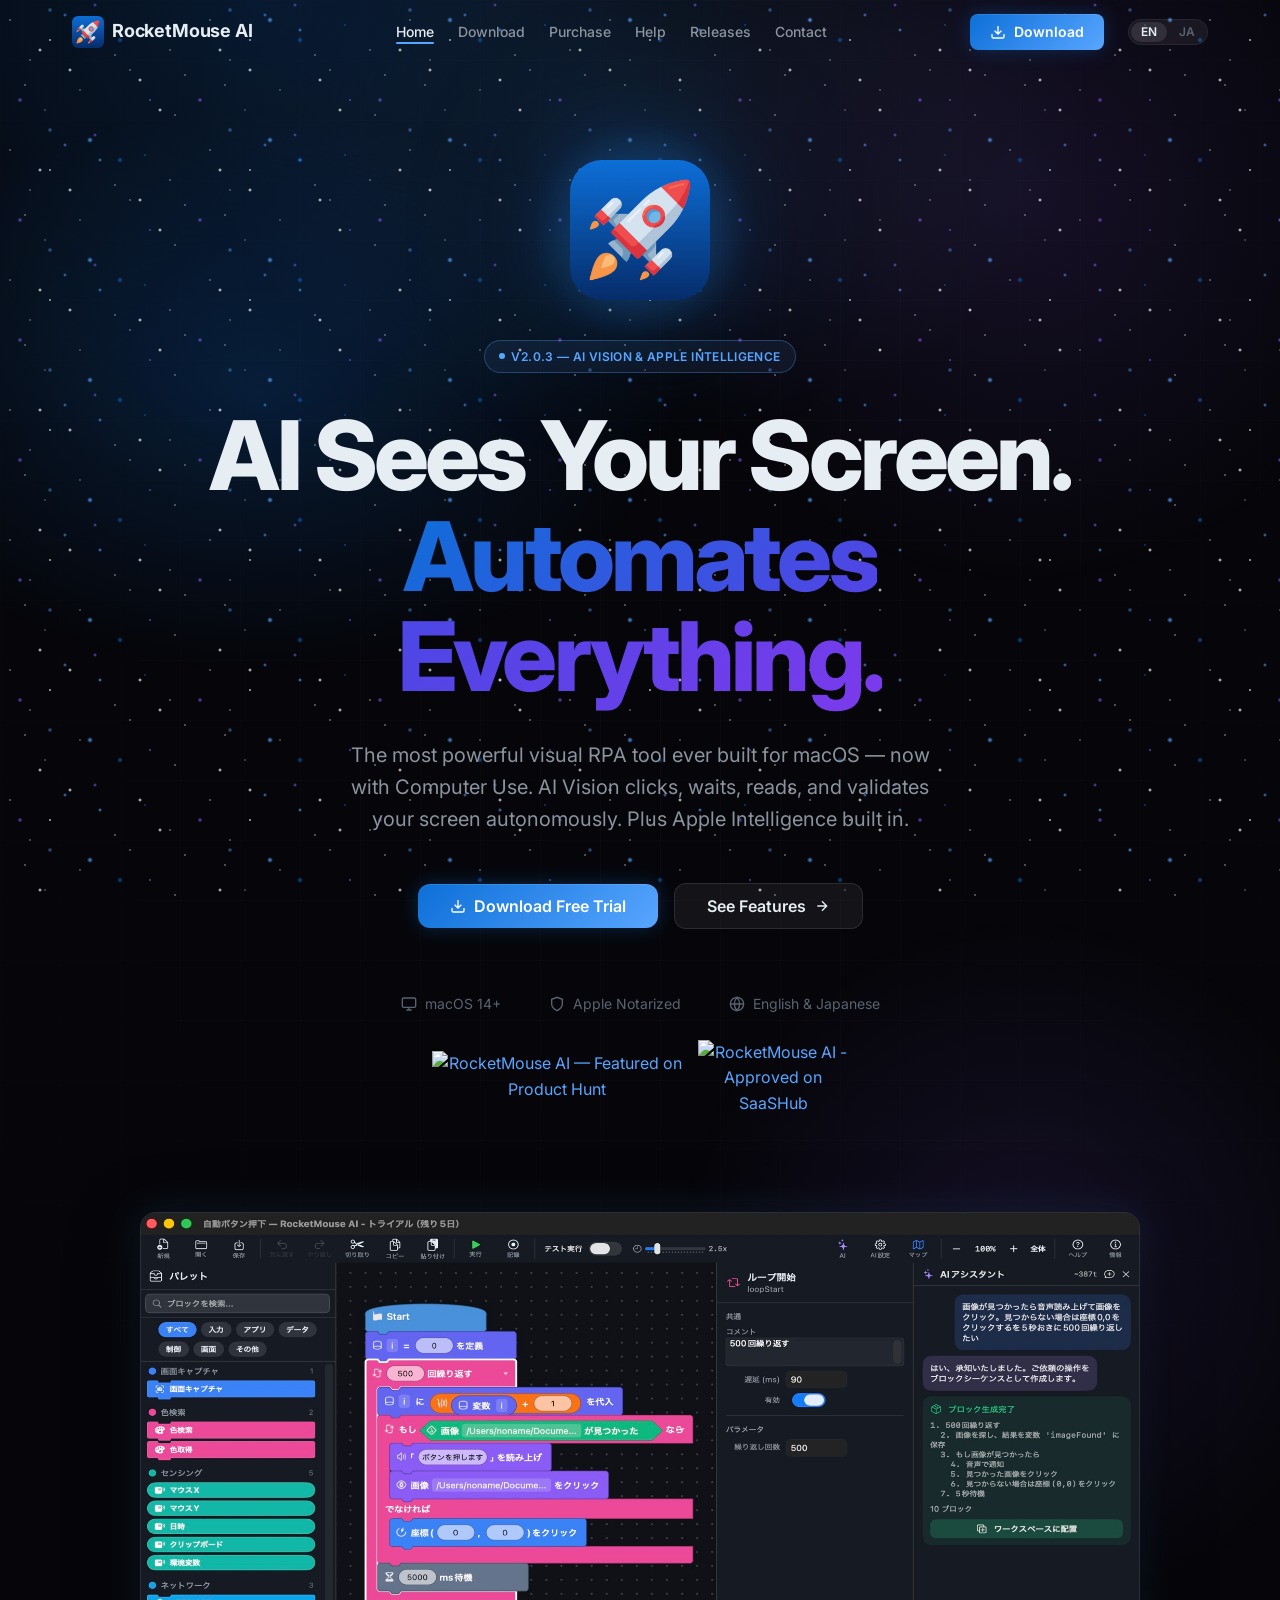
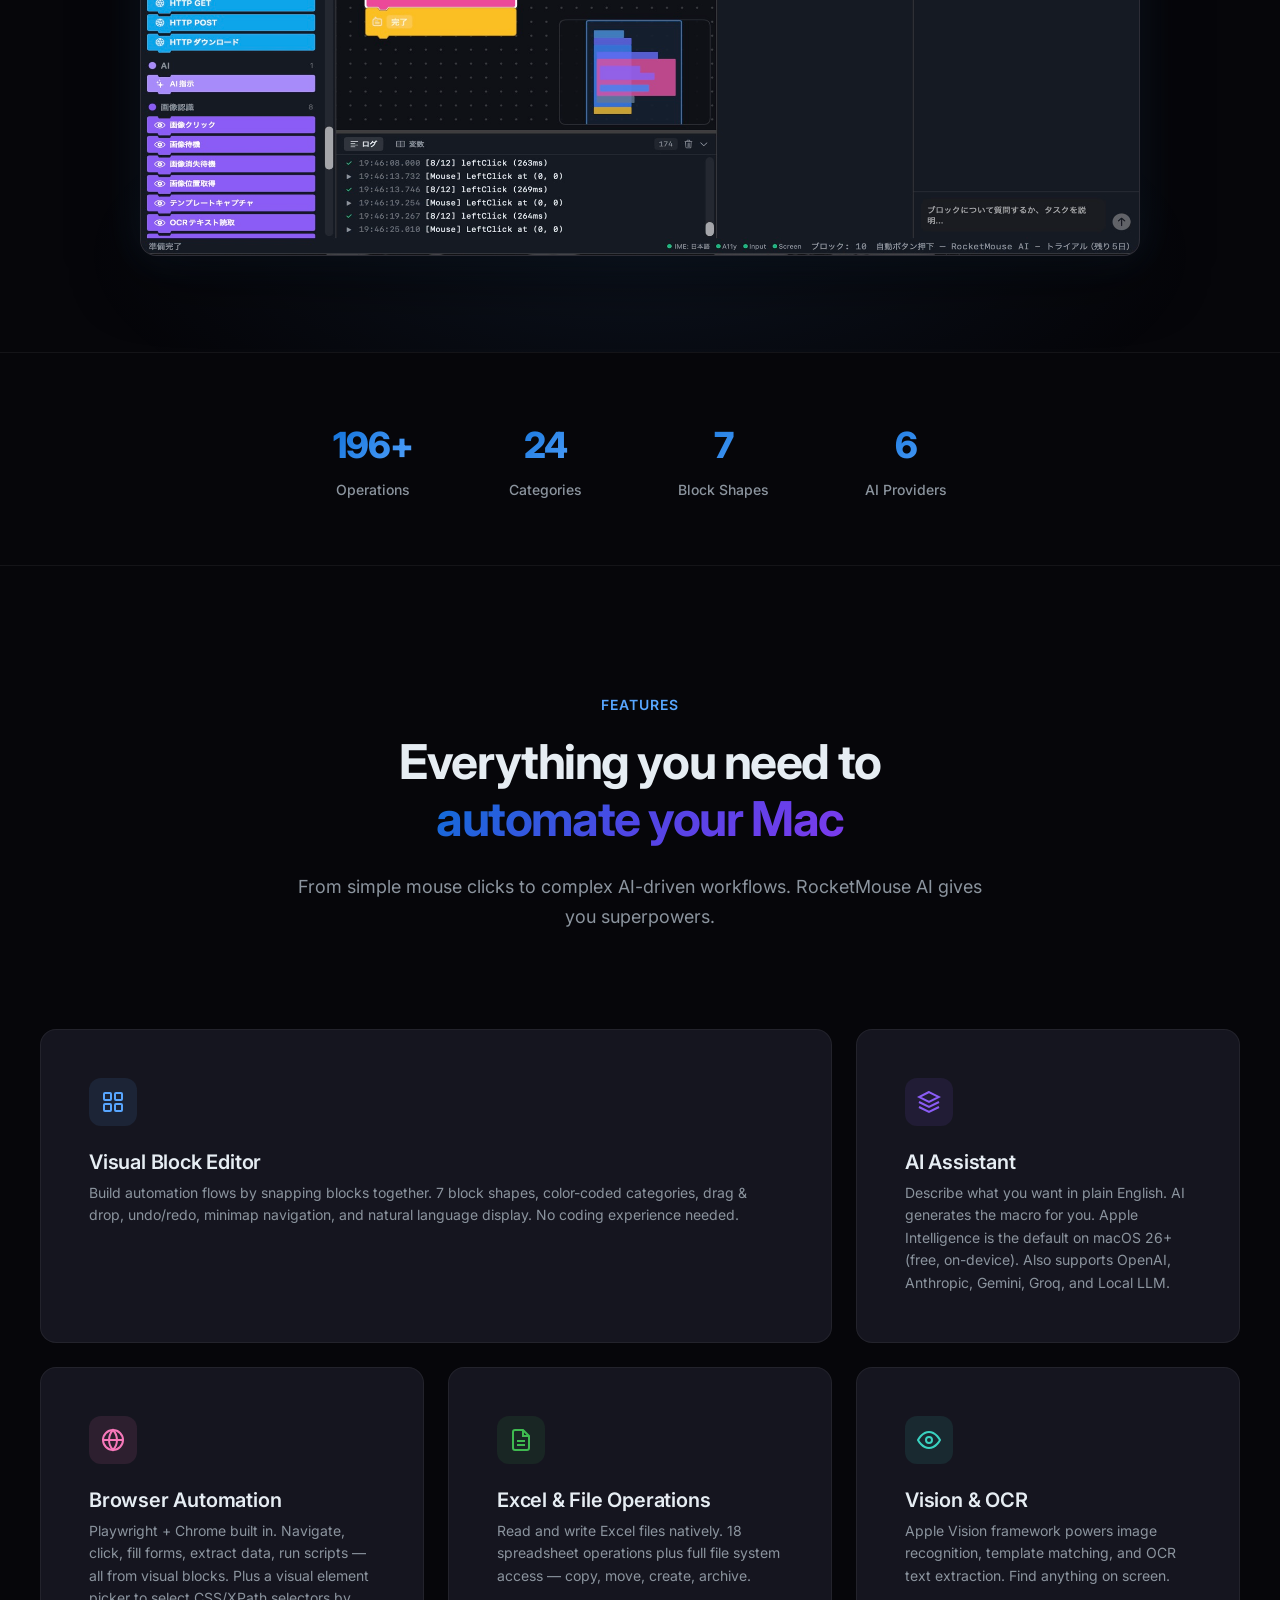
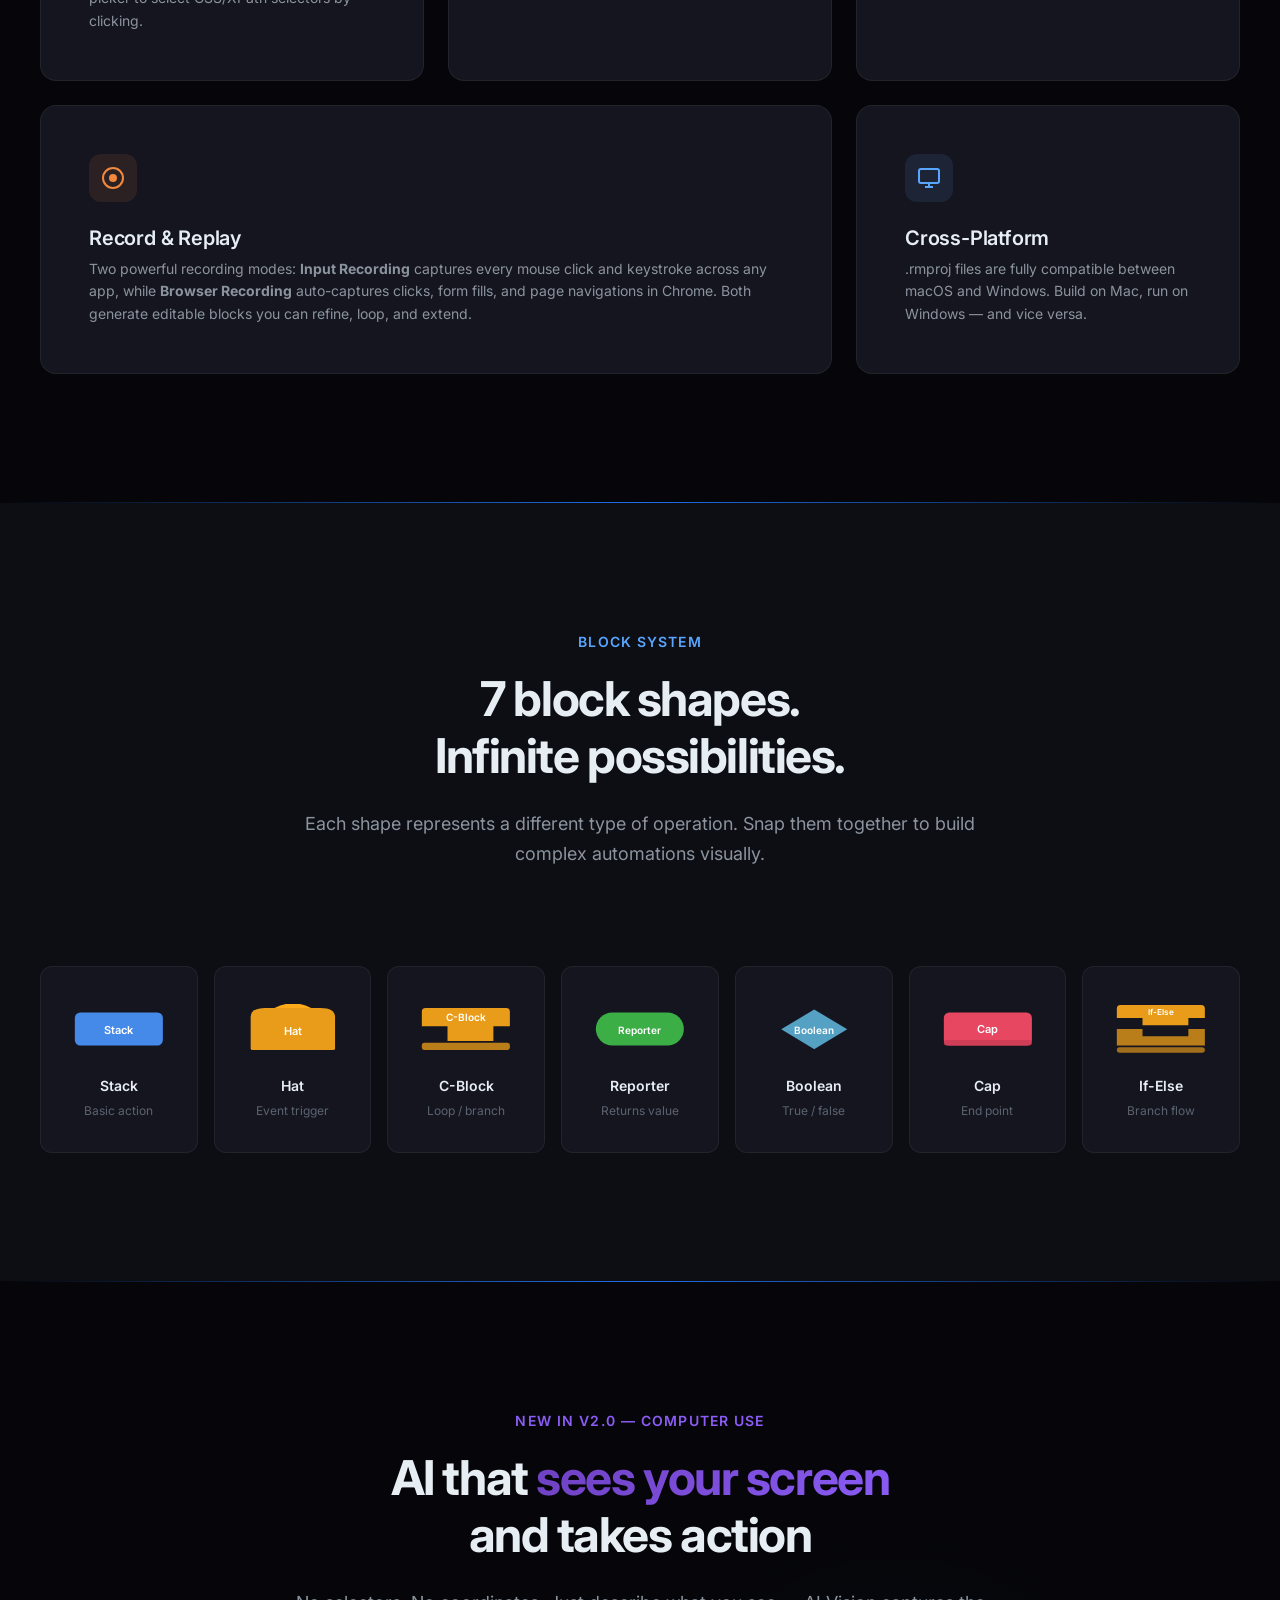
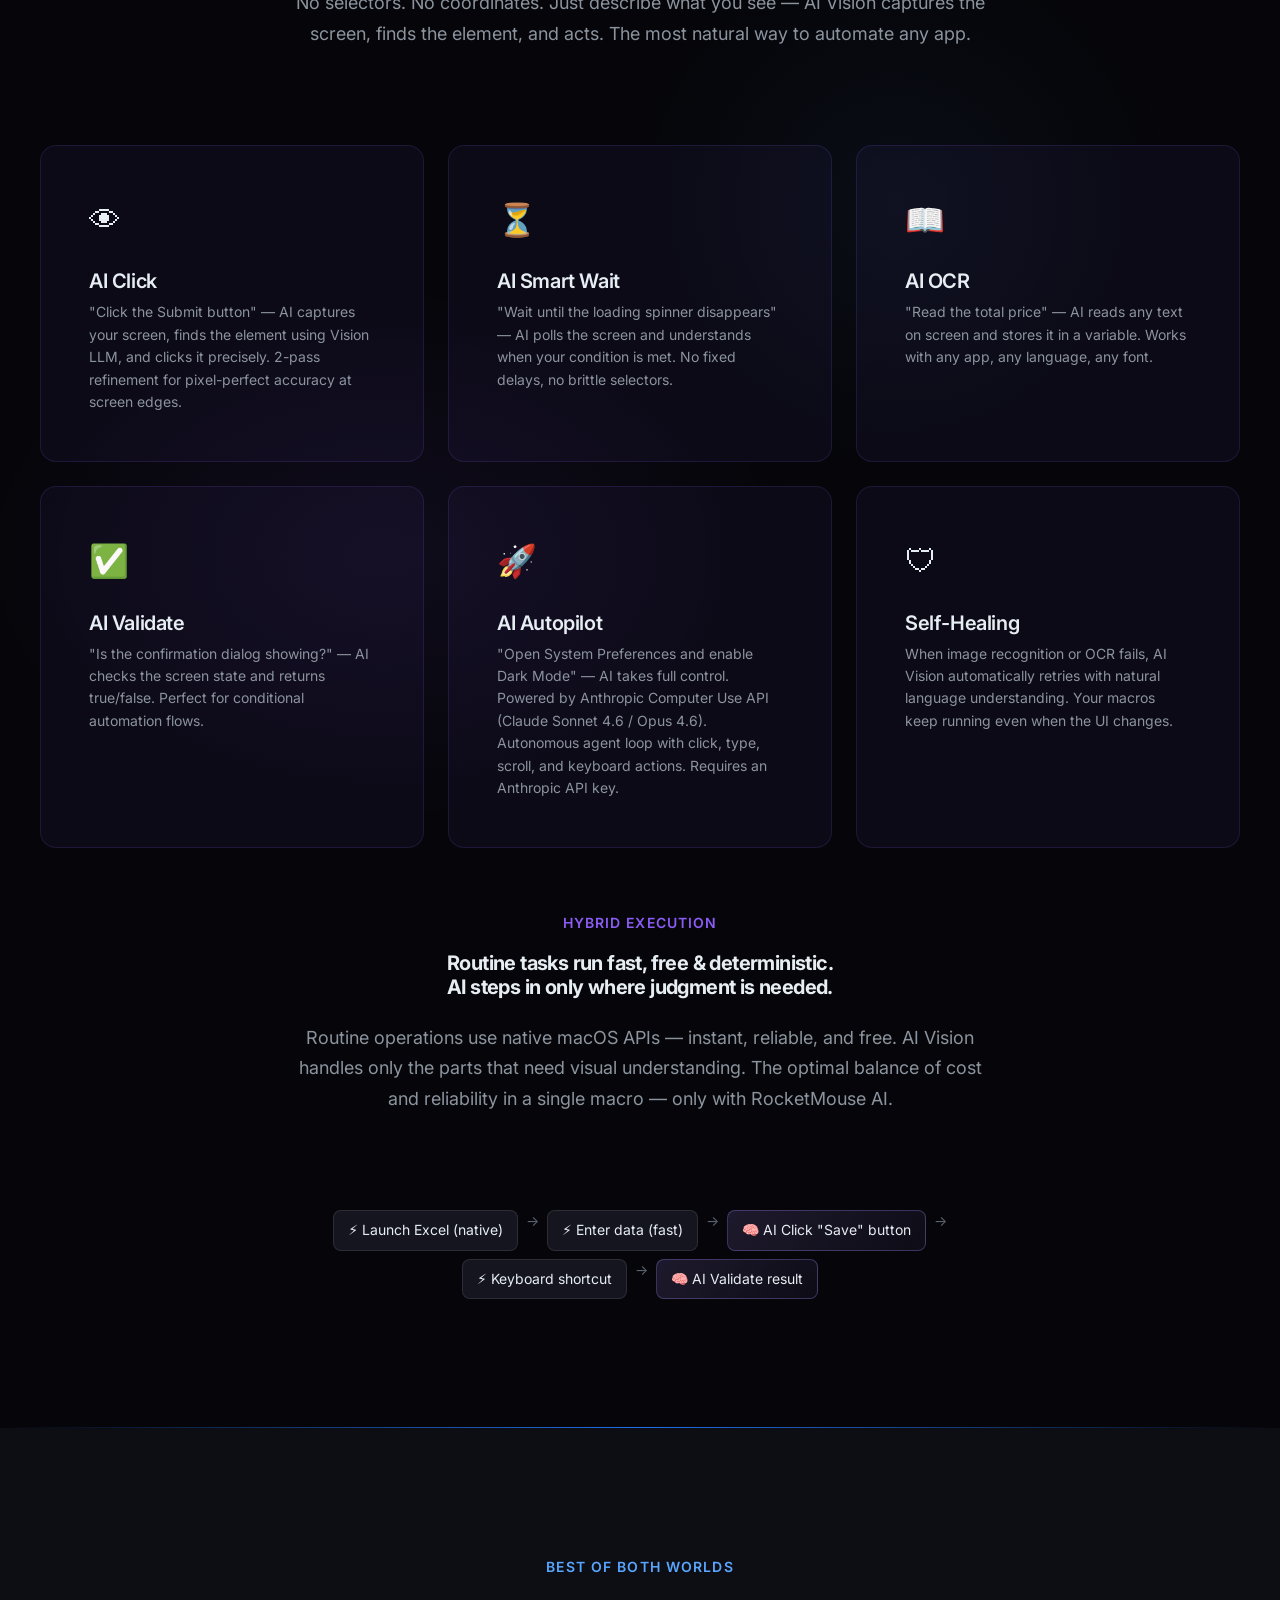
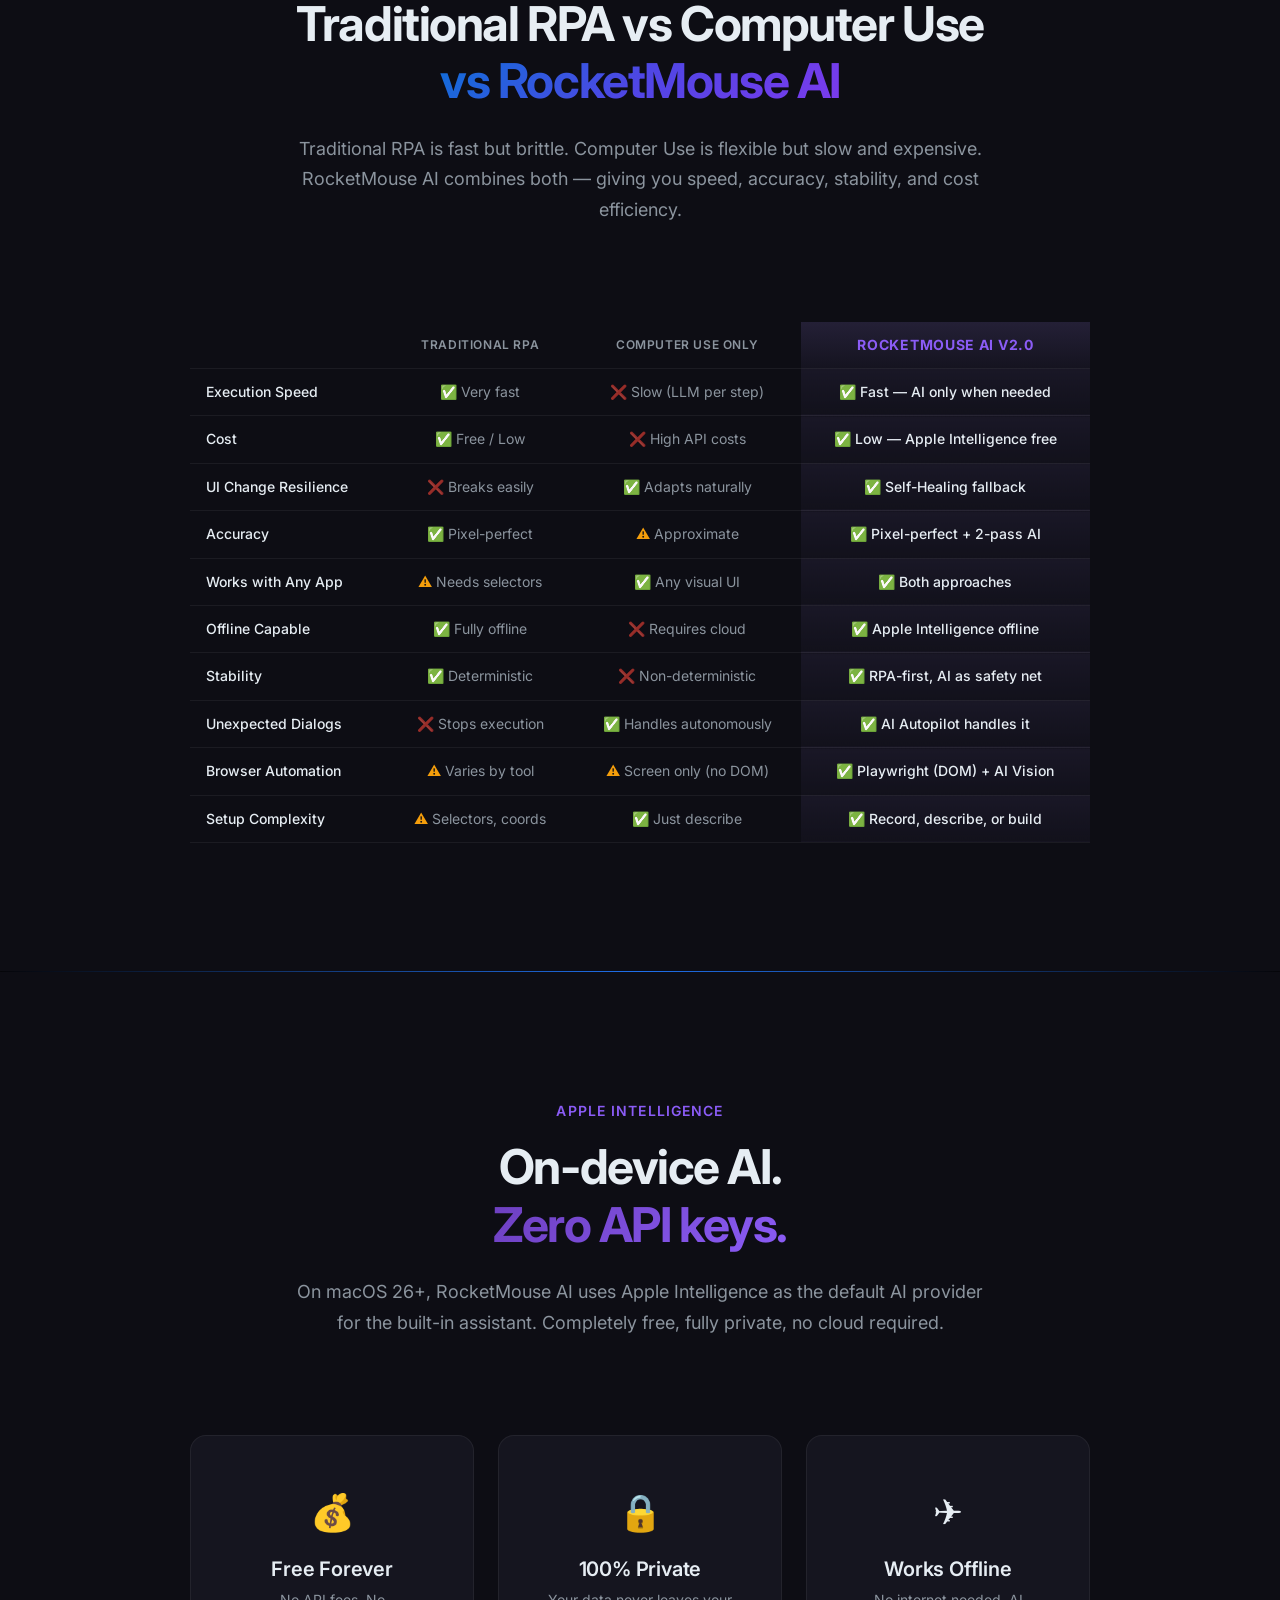
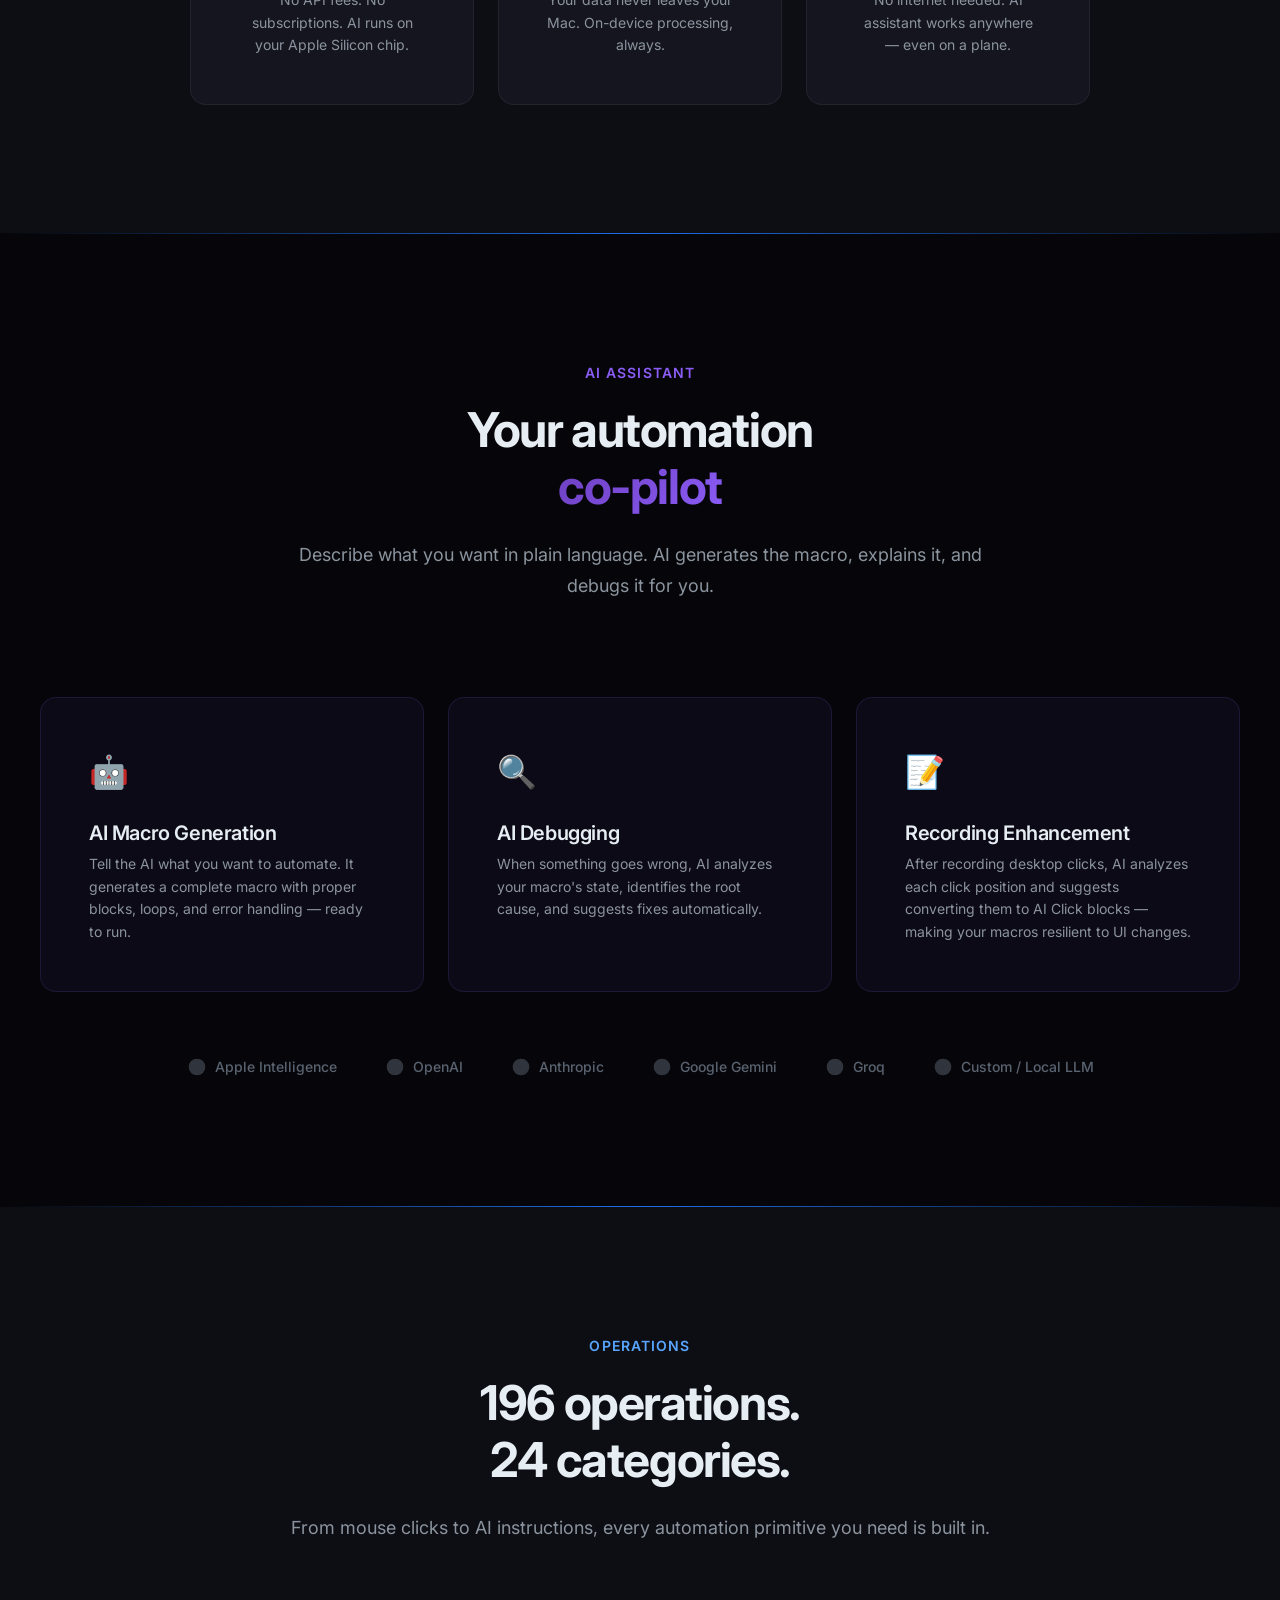
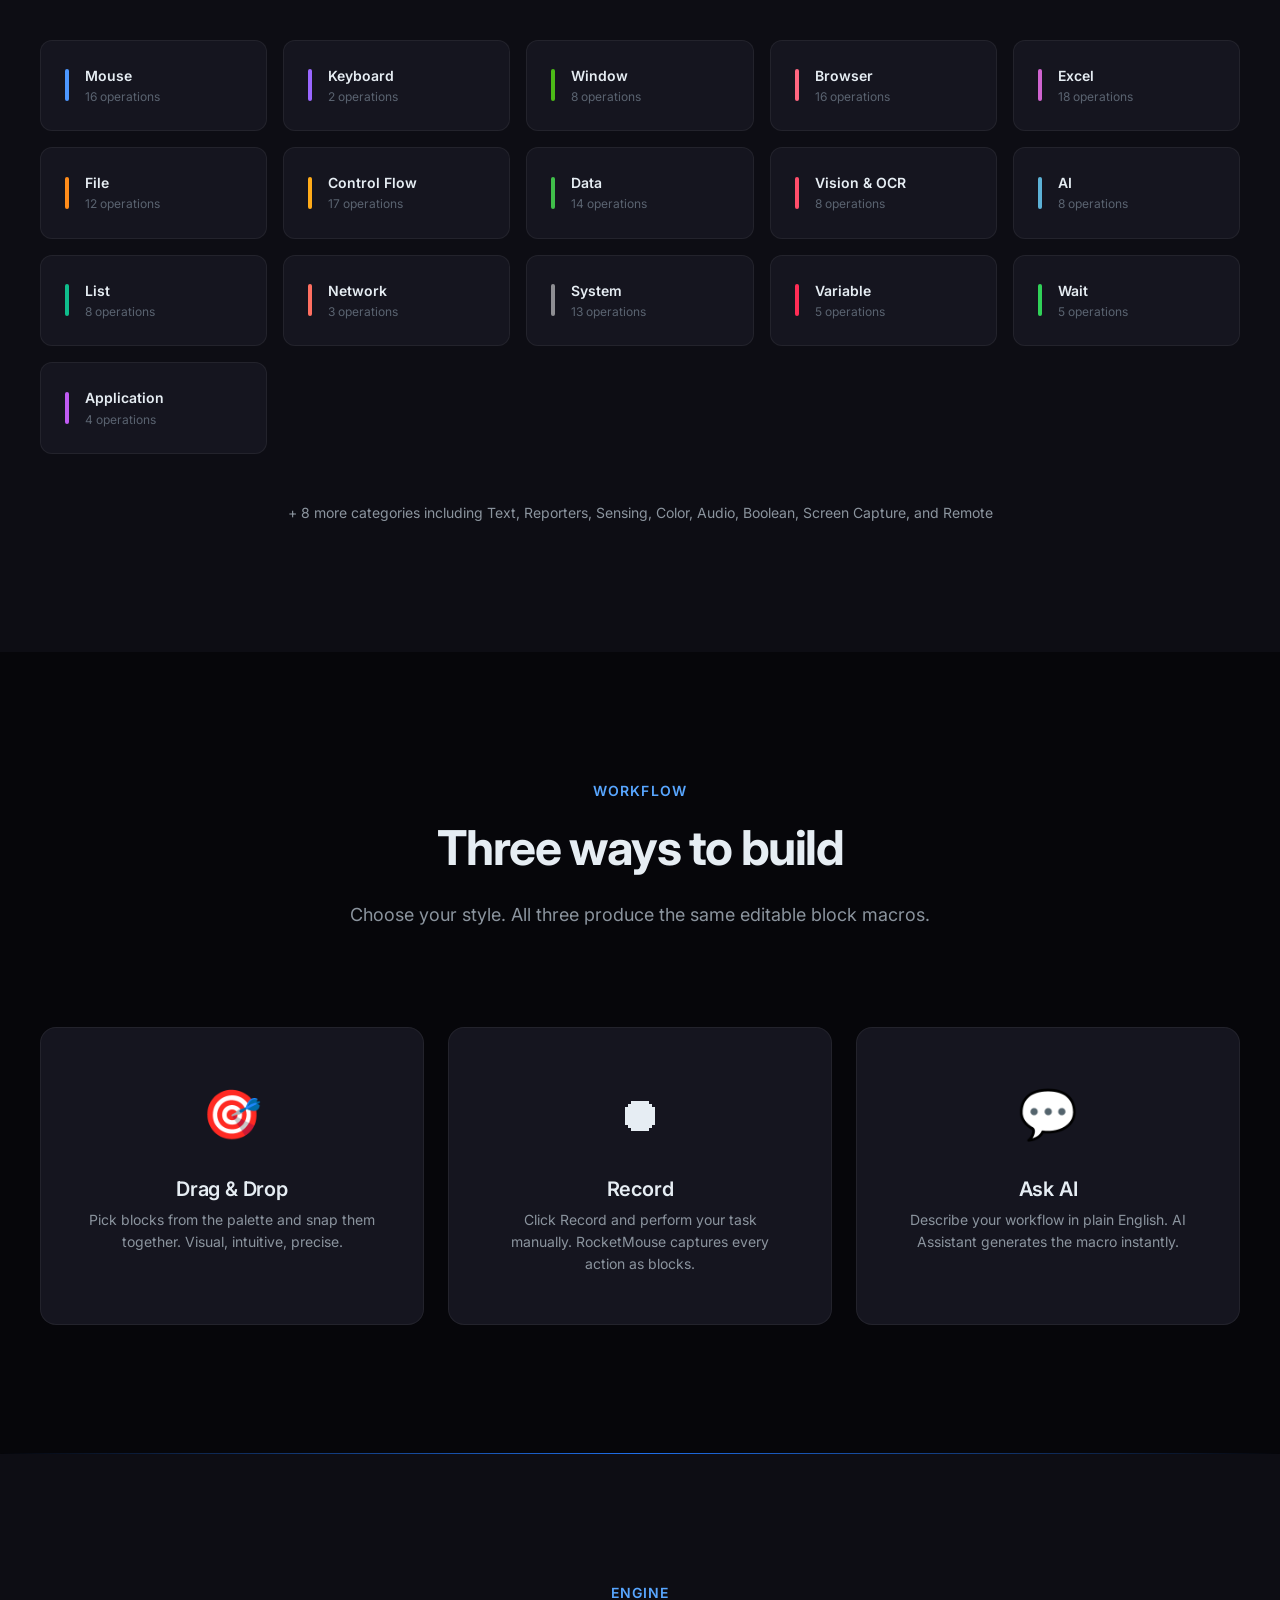
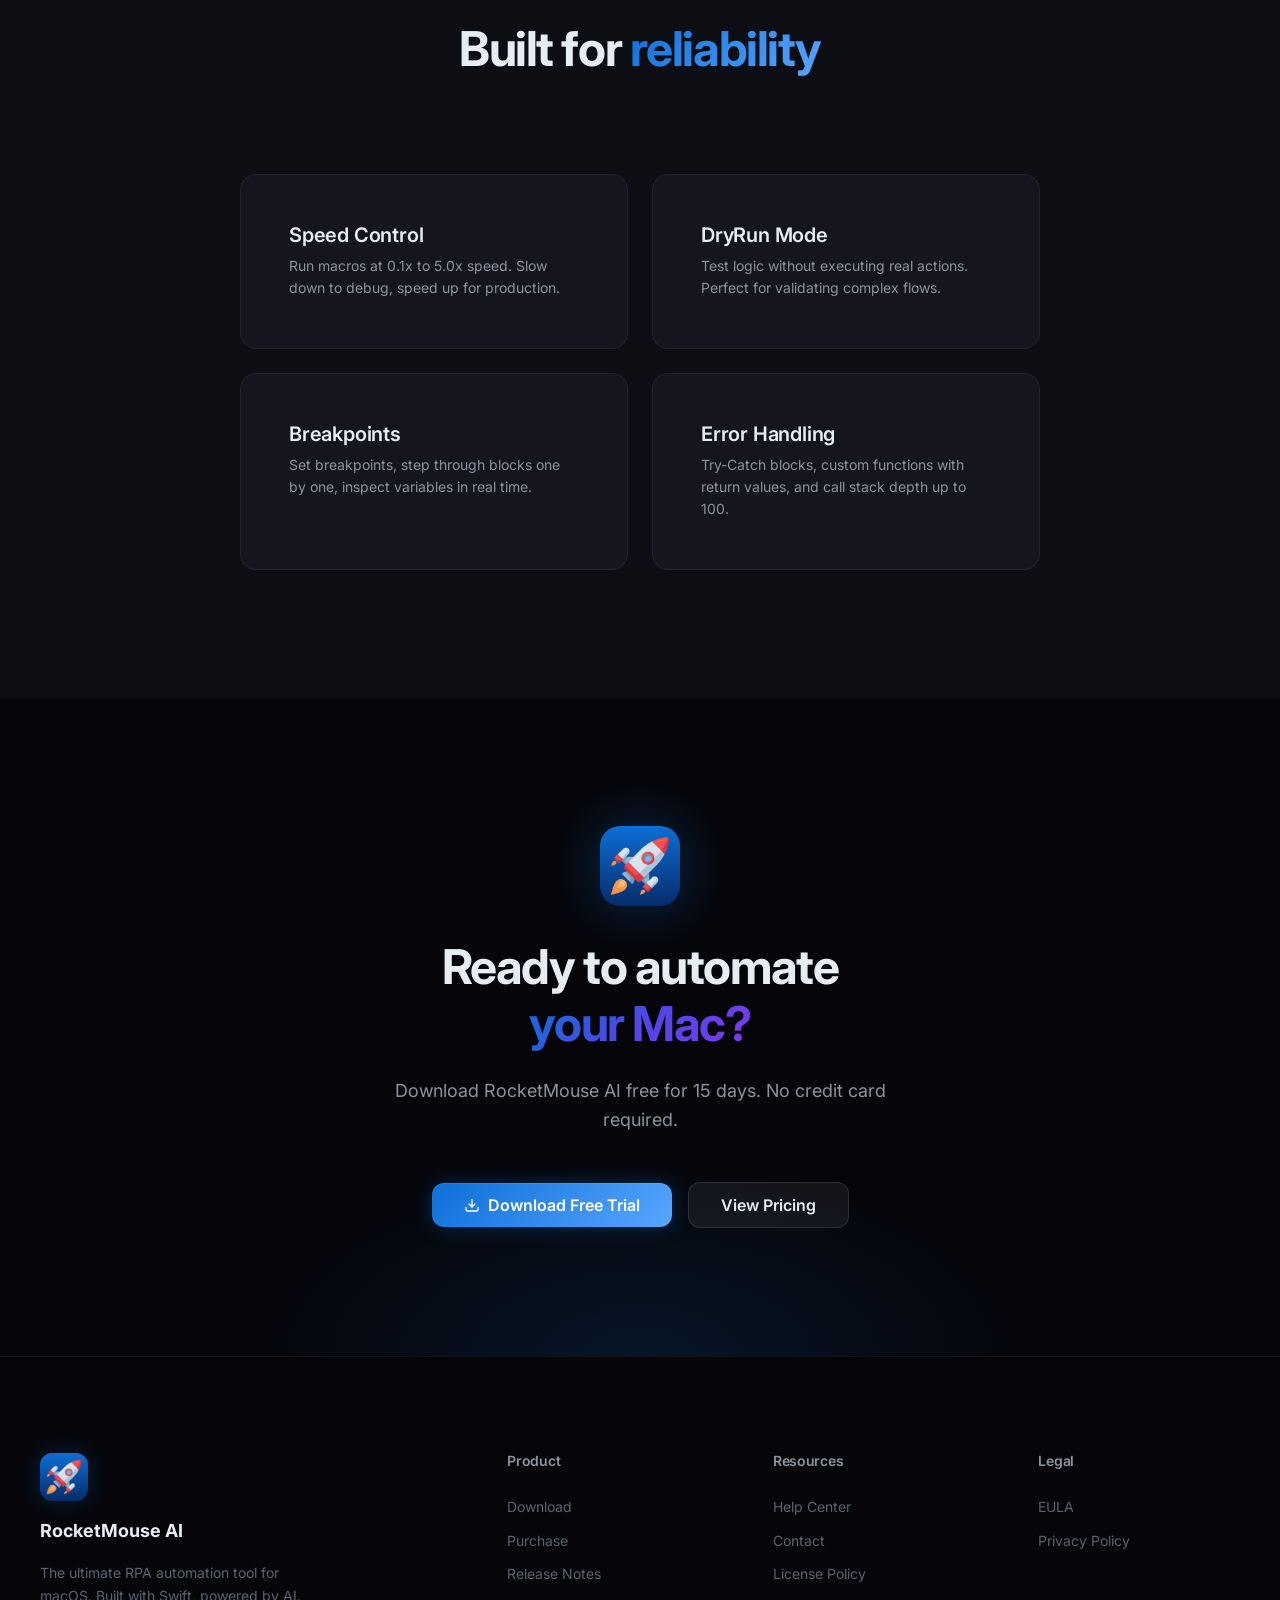
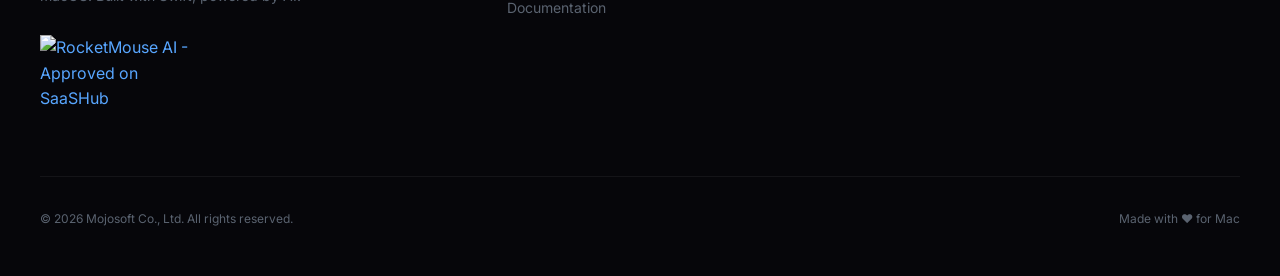
==== commit 4dd59eb9: "Replace Product Hunt badge with Featured badge (dark theme) Co-Authored-By: Claude Opus 4.6 (1M cont" ====
--- a/index.html
+++ b/index.html
@@ -135,7 +135,7 @@
 
     <!-- Badges -->
     <div class="reveal reveal-delay-5" style="text-align: center; margin-top: var(--space-lg); display: flex; justify-content: center; align-items: center; gap: 16px; flex-wrap: wrap;">
-      <a href="https://www.producthunt.com/products/rocketmouse-ai-visual-rpa-for-mac/reviews/new?utm_source=badge-product_review&utm_medium=badge&utm_source=badge-rocketmouse&#0045;ai&#0045;visual&#0045;rpa&#0045;for&#0045;mac" target="_blank" rel="noopener"><img src="https://api.producthunt.com/widgets/embed-image/v1/product_review.svg?product_id=1187775&theme=dark" alt="RocketMouse AI — Visual RPA for Mac on Product Hunt" style="width: 250px; height: 54px;" width="250" height="54" loading="lazy"/></a>
+      <a href="https://www.producthunt.com/products/rocketmouse-ai-visual-rpa-for-mac?embed=true&amp;utm_source=badge-featured&amp;utm_medium=badge&amp;utm_campaign=badge-rocketmouse-ai-visual-rpa-for-mac" target="_blank" rel="noopener"><img src="https://api.producthunt.com/widgets/embed-image/v1/featured.svg?post_id=1105050&amp;theme=dark" alt="RocketMouse AI — Featured on Product Hunt" width="250" height="54" loading="lazy"/></a>
       <a href="https://www.saashub.com/rocketmouse-ai?utm_source=badge&utm_campaign=badge&utm_content=rocketmouse-ai&badge_variant=color&badge_kind=approved" target="_blank" rel="noopener"><img src="https://cdn-b.saashub.com/img/badges/approved-color.png?v=1" alt="RocketMouse AI - Approved on SaaSHub" style="max-width:150px;" loading="lazy"/></a>
     </div>
 
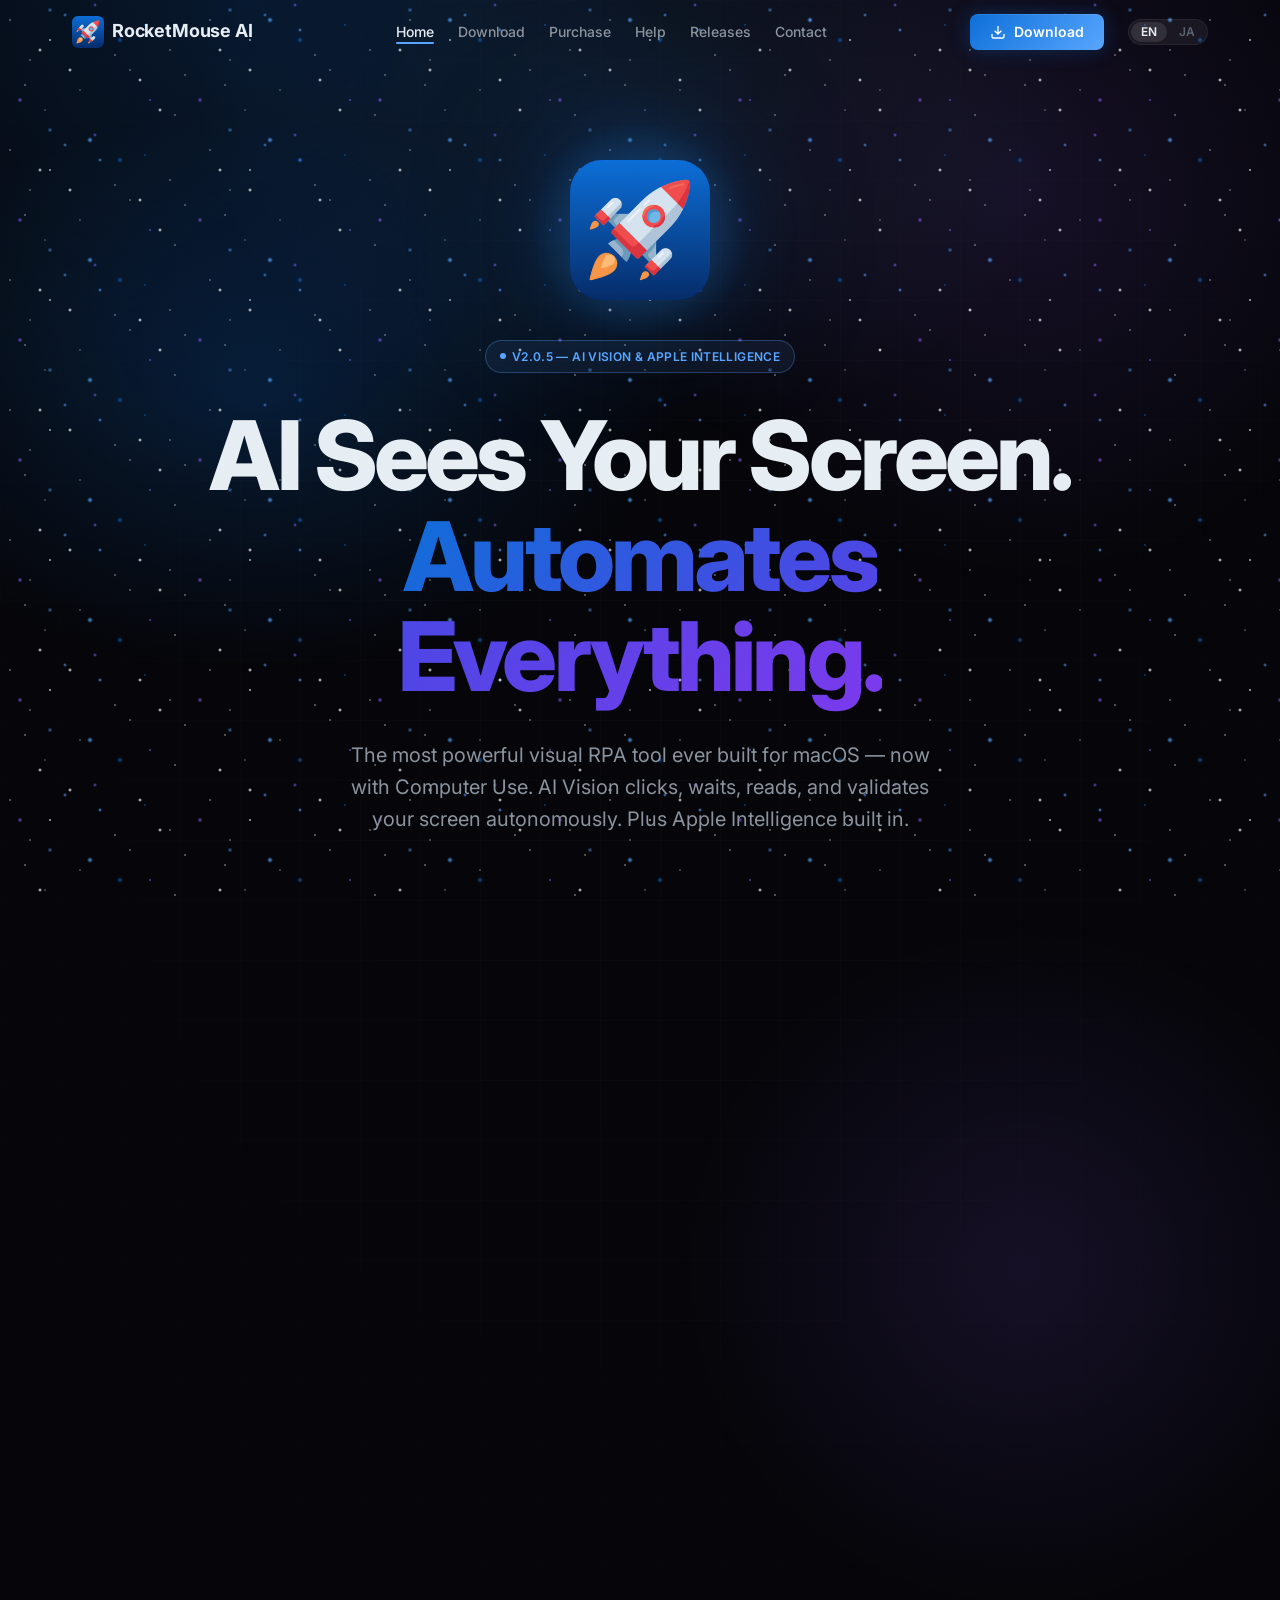
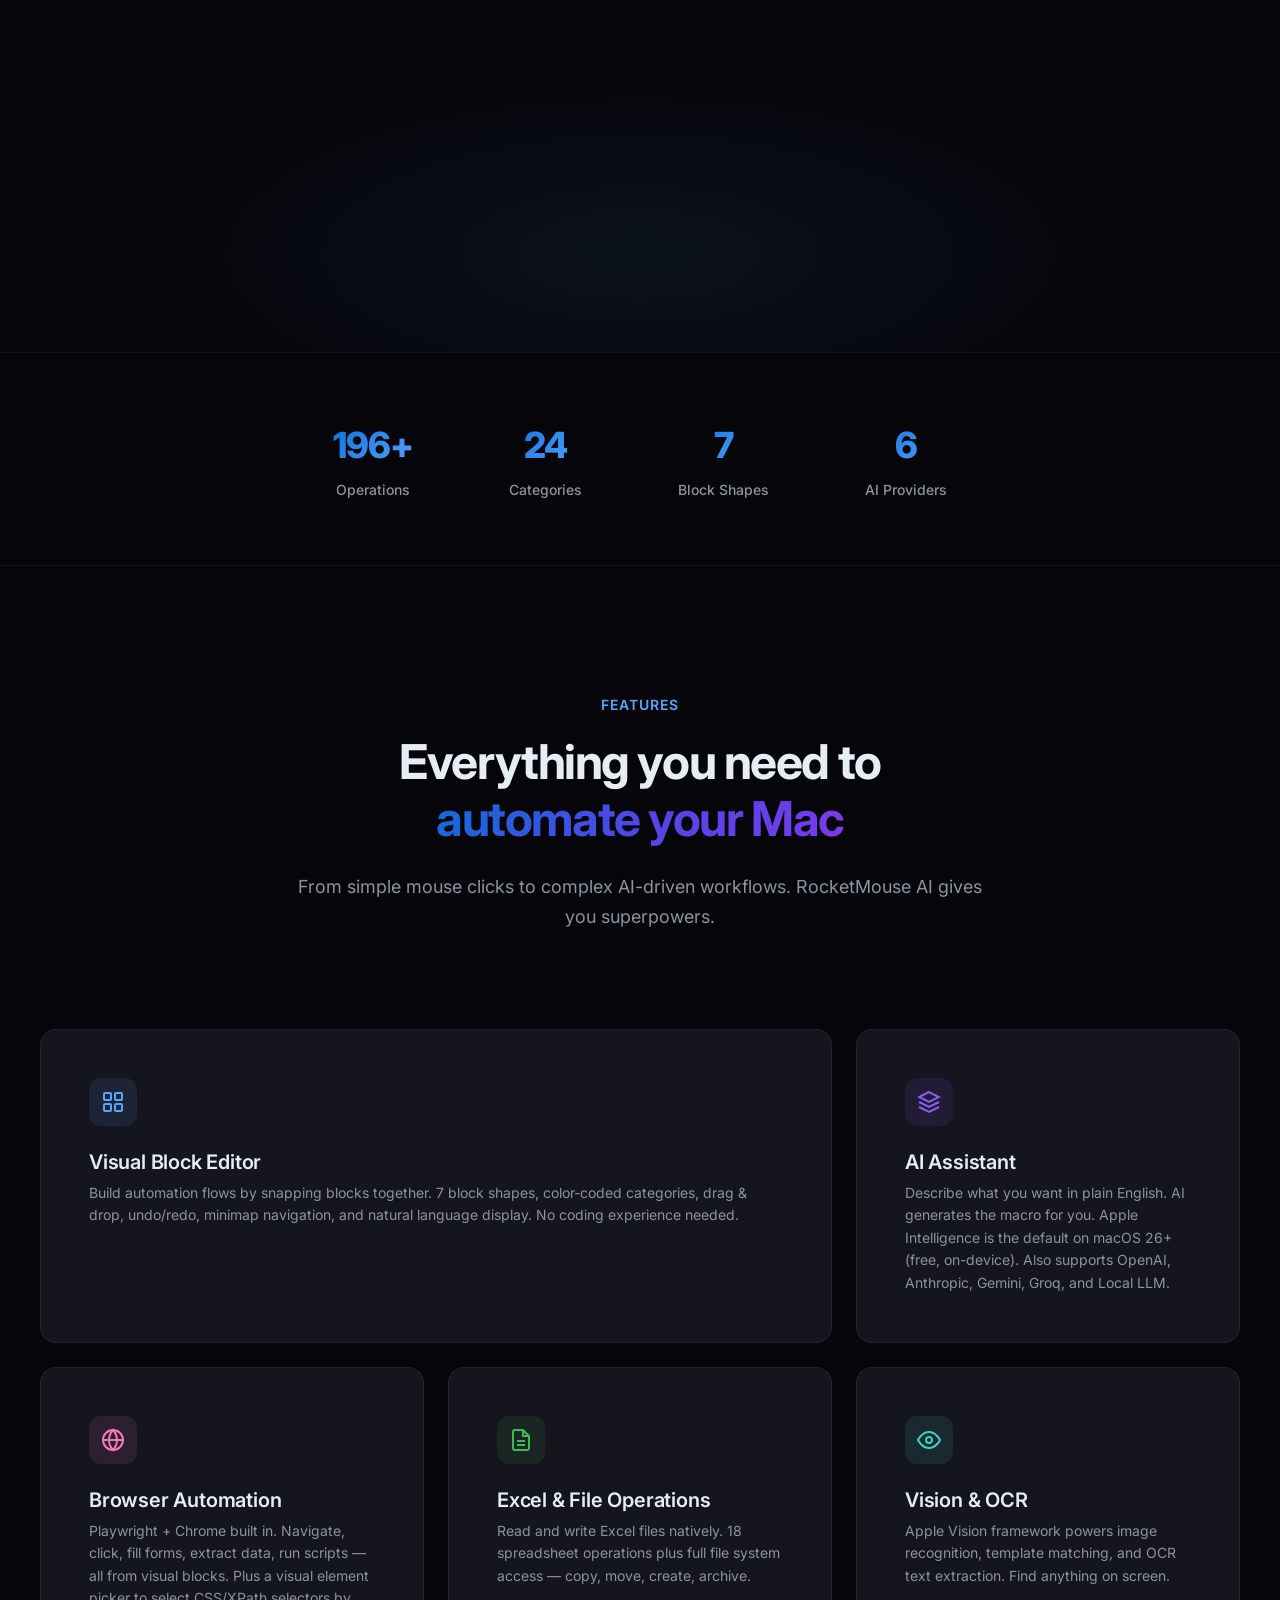
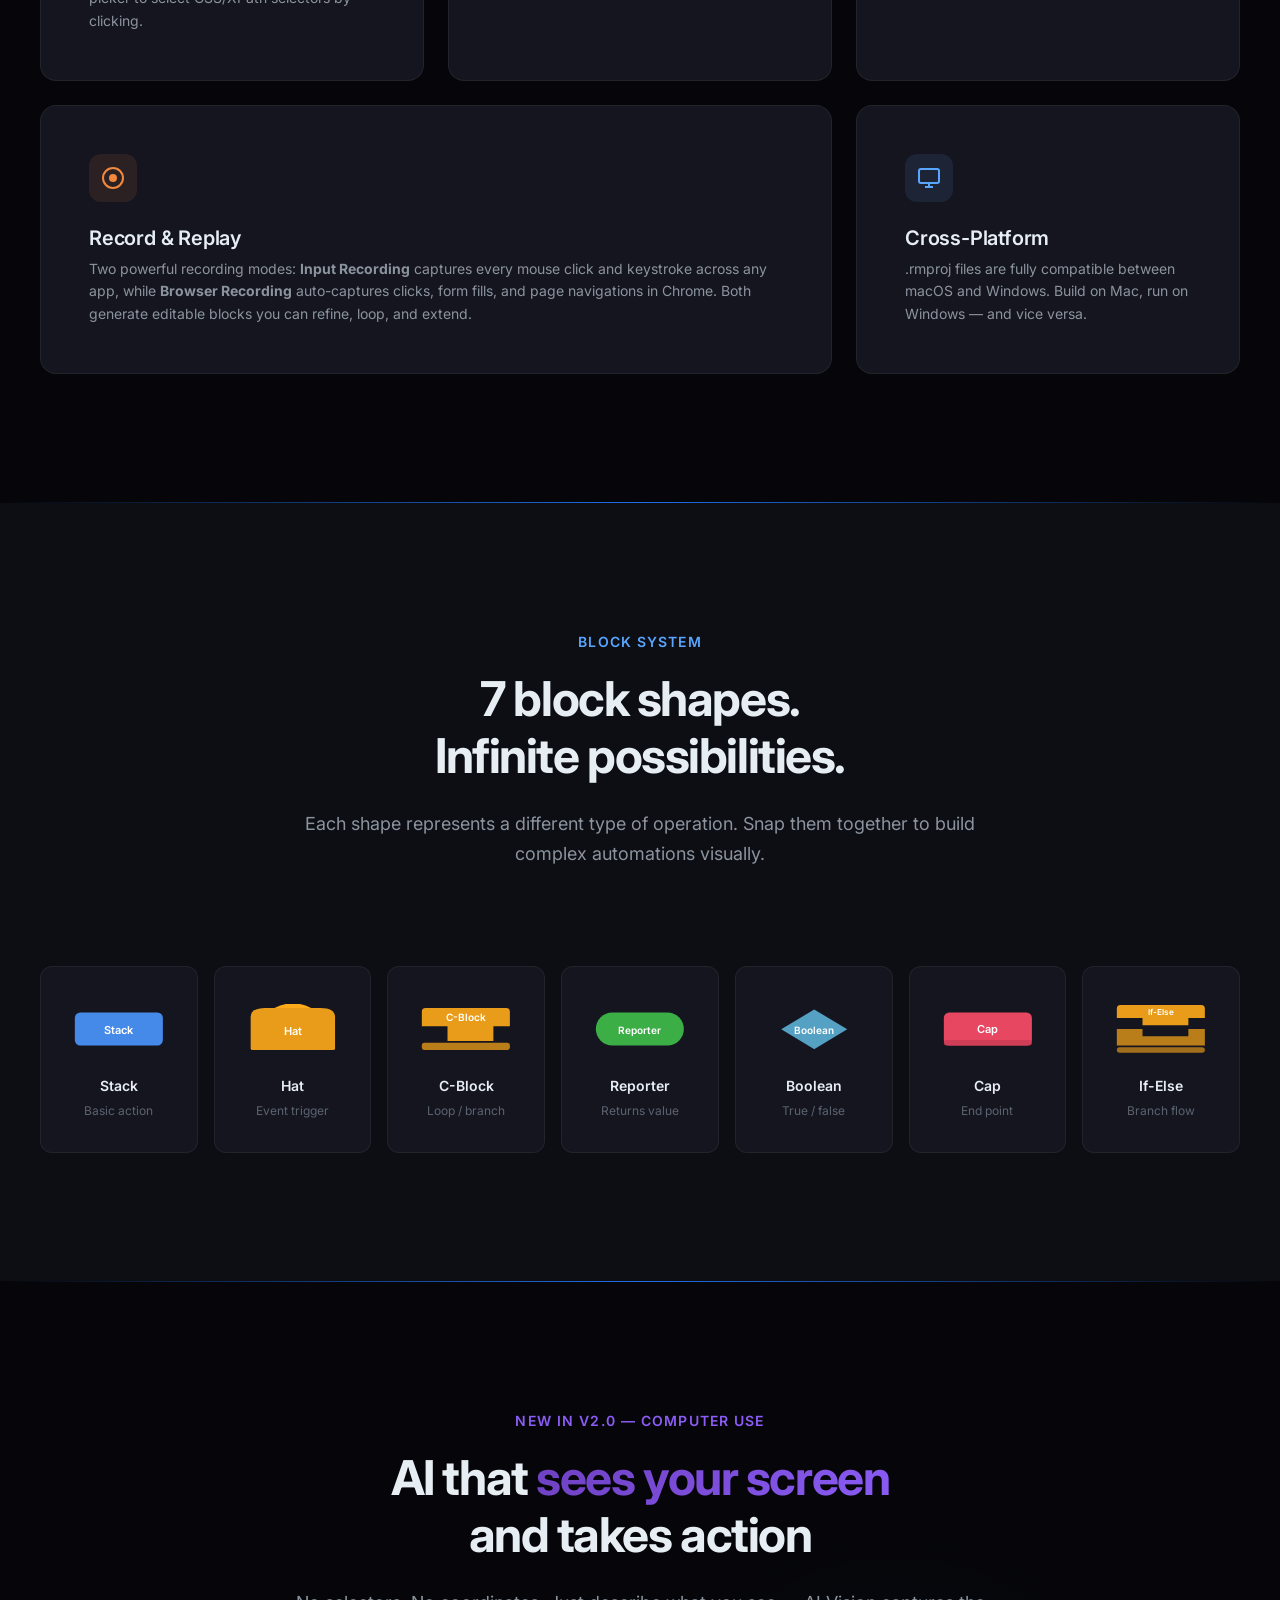
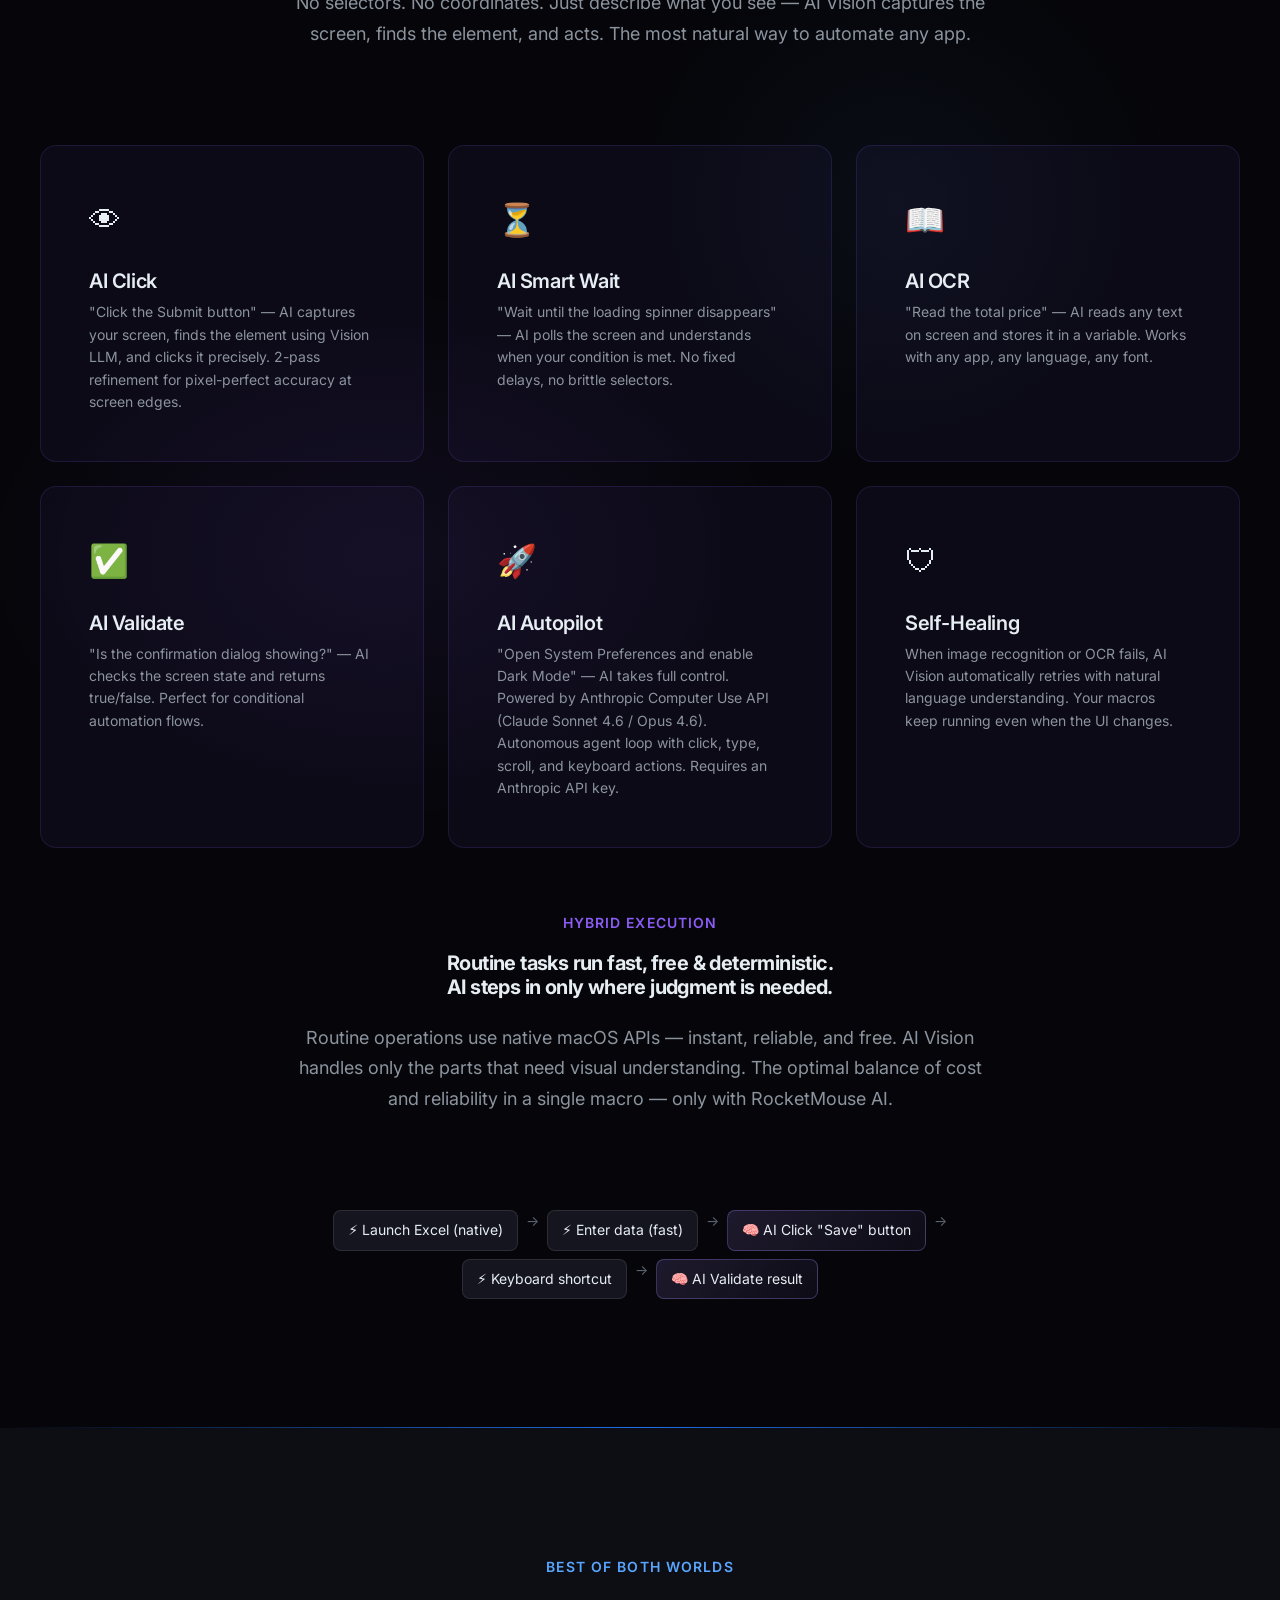
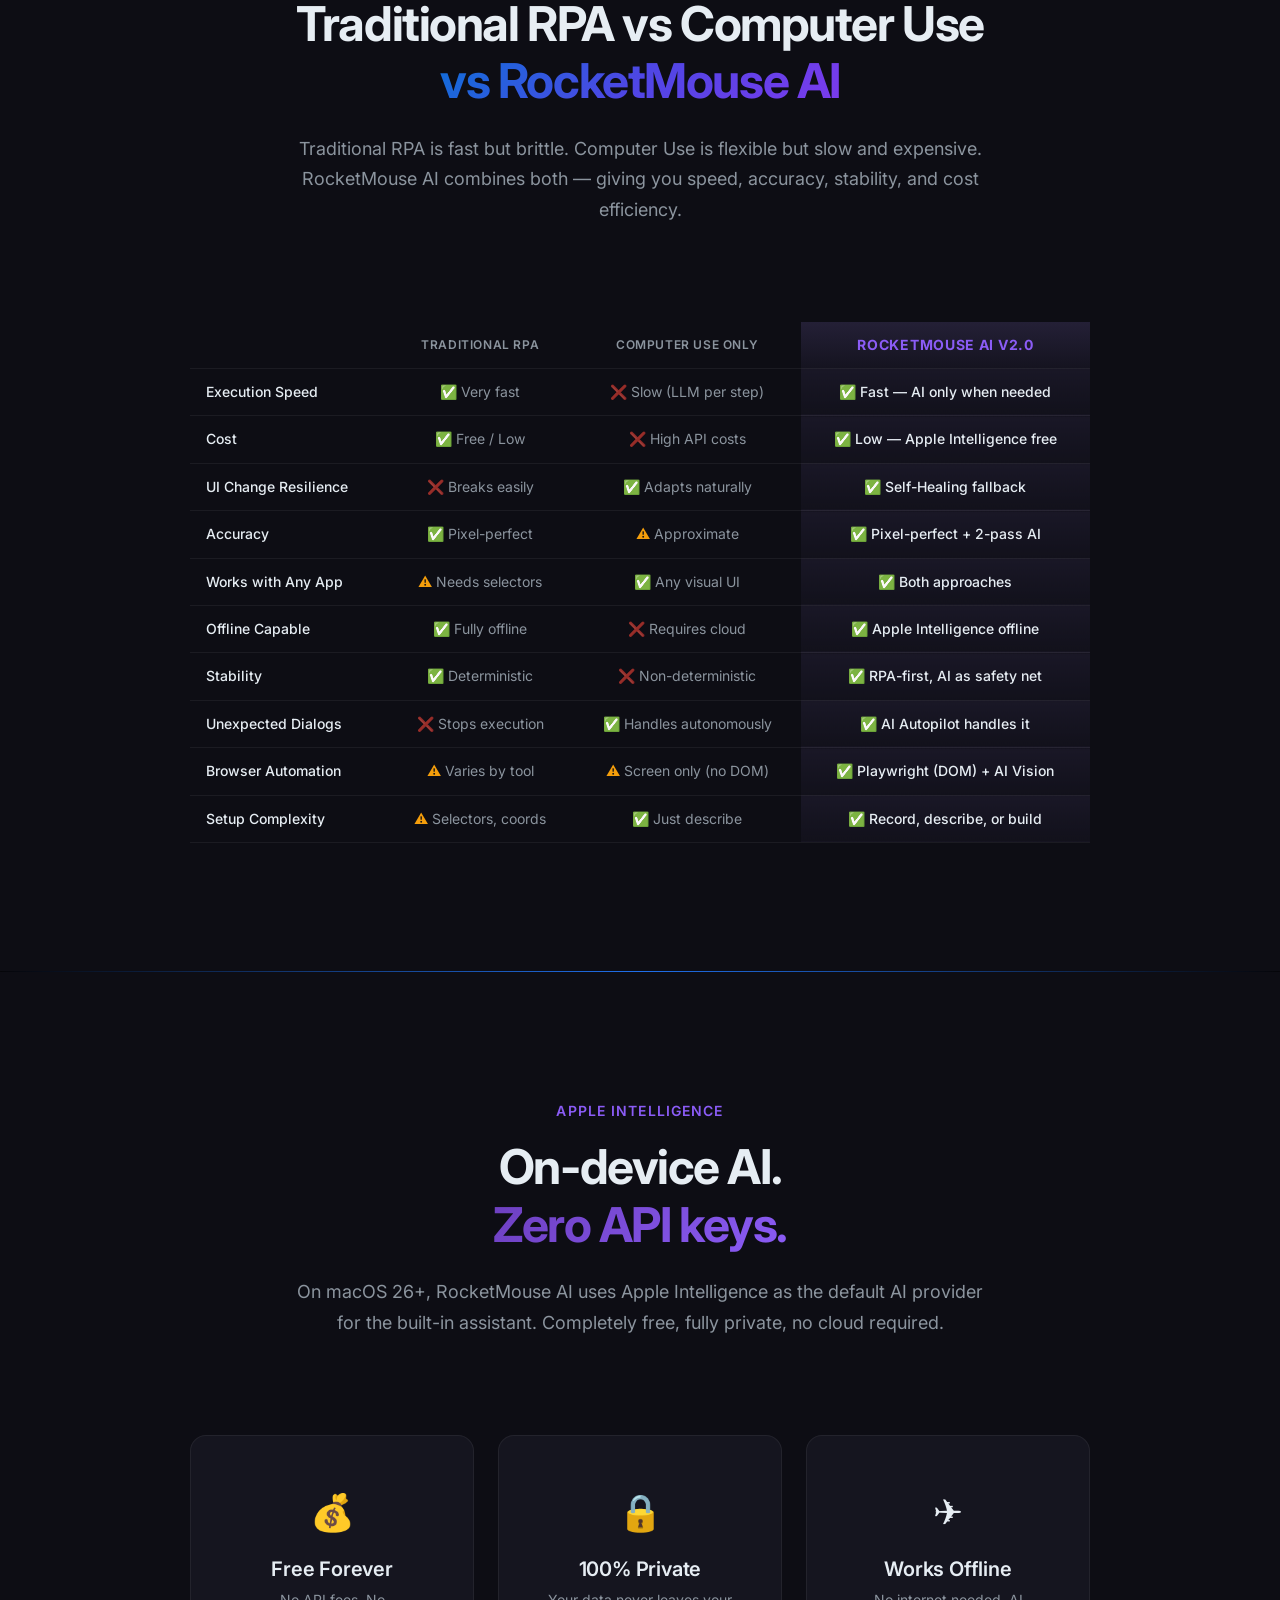
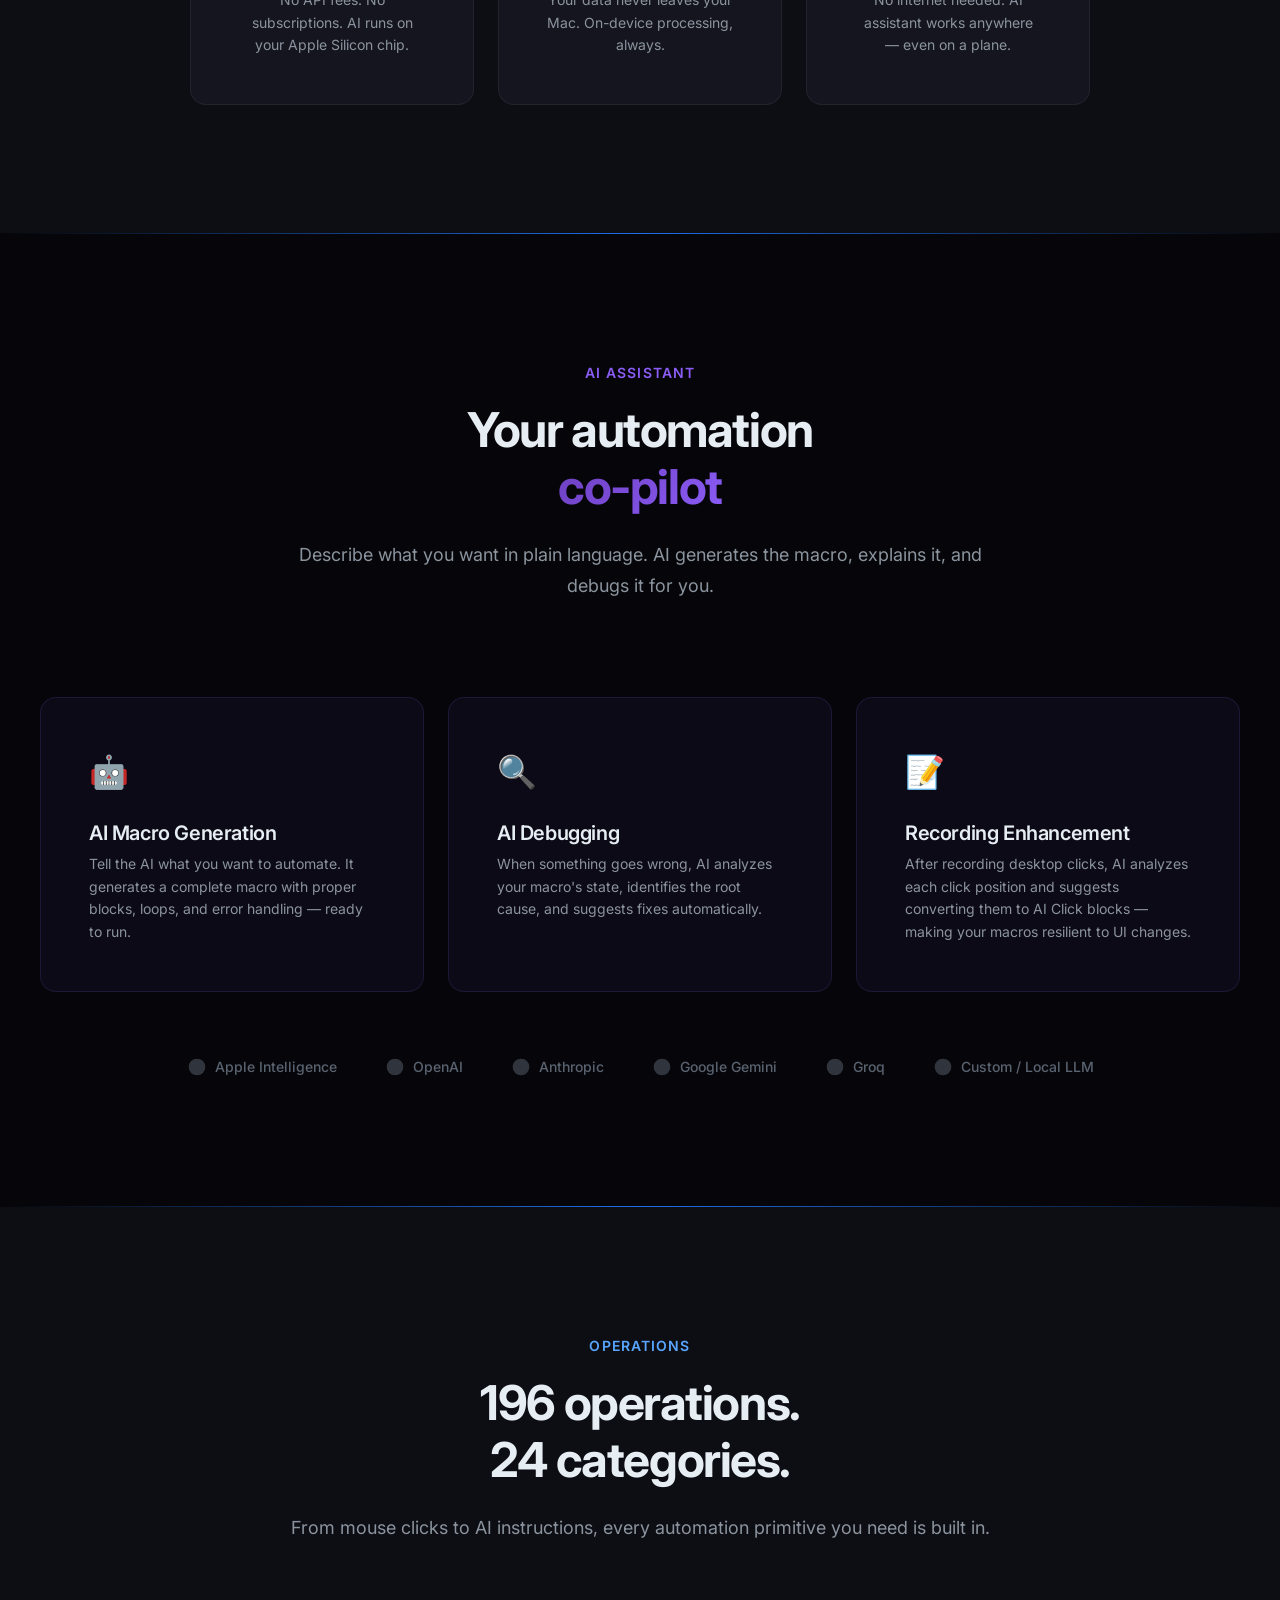
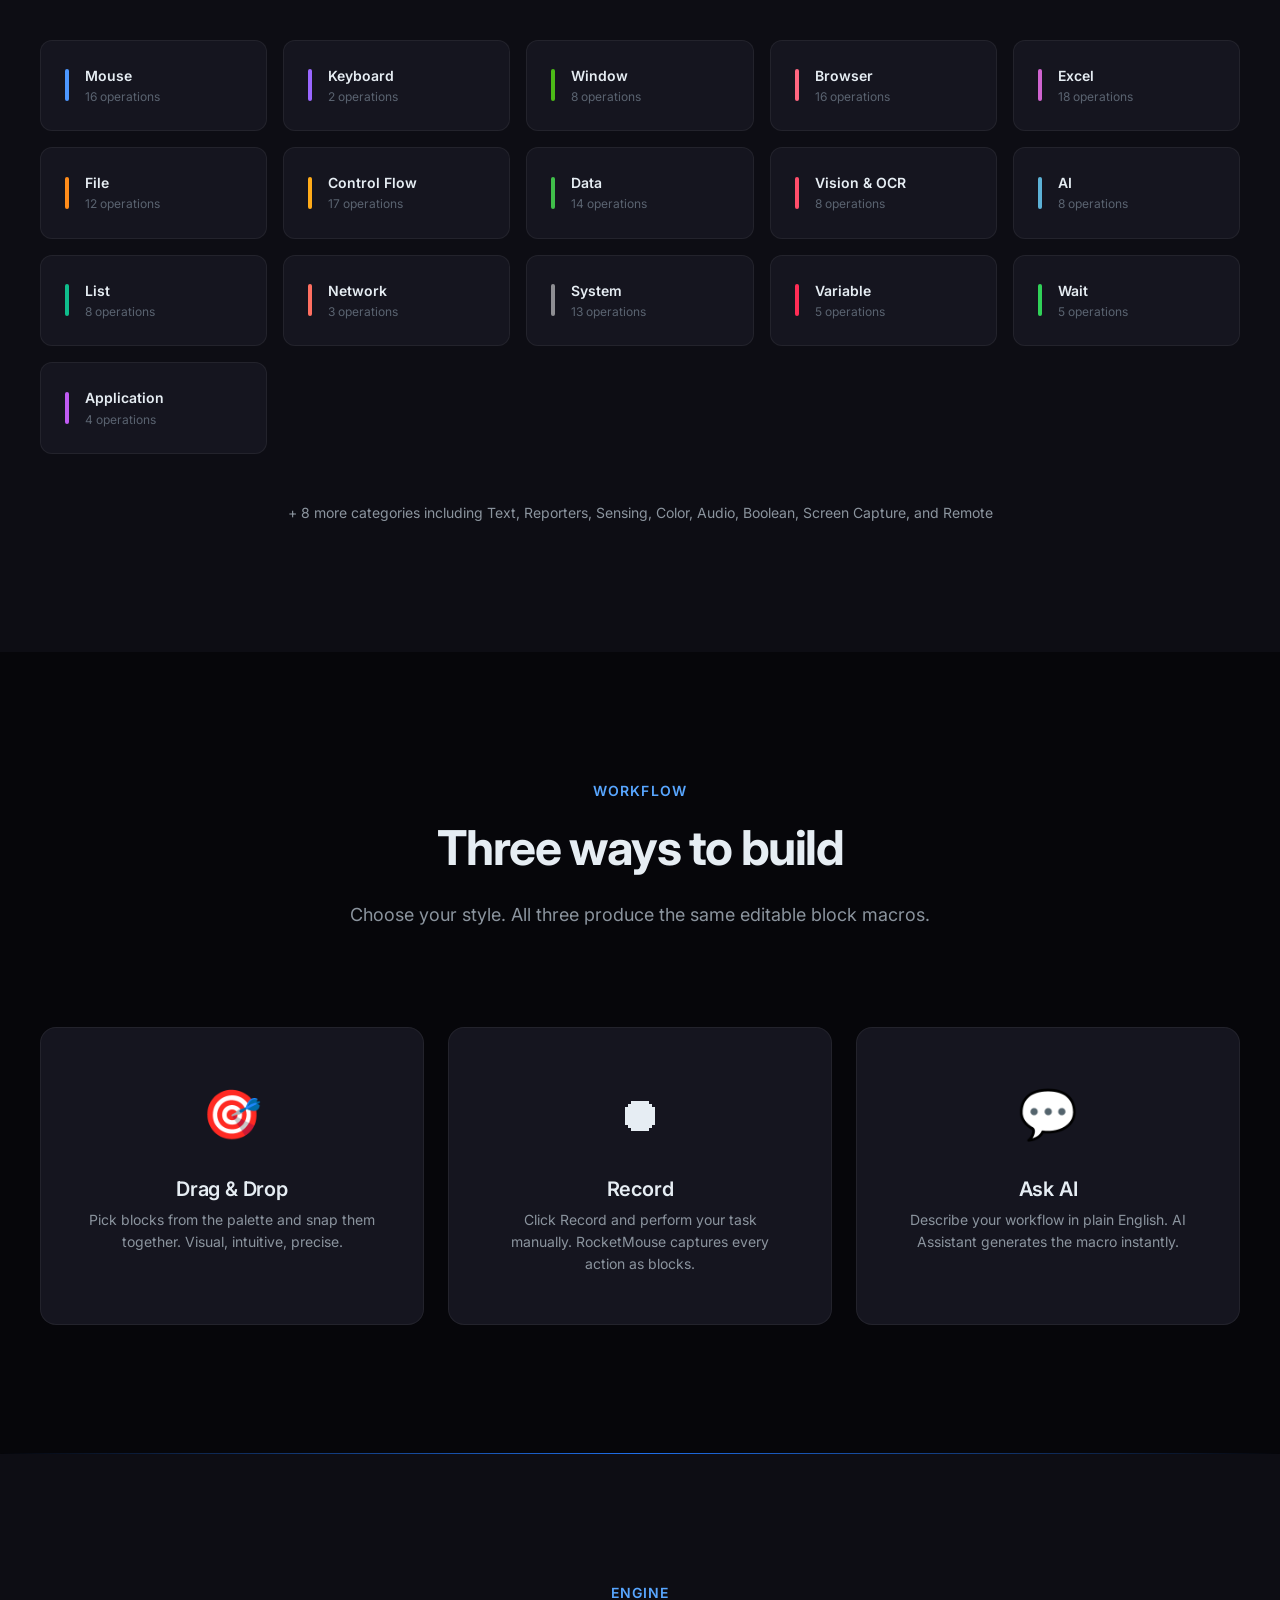
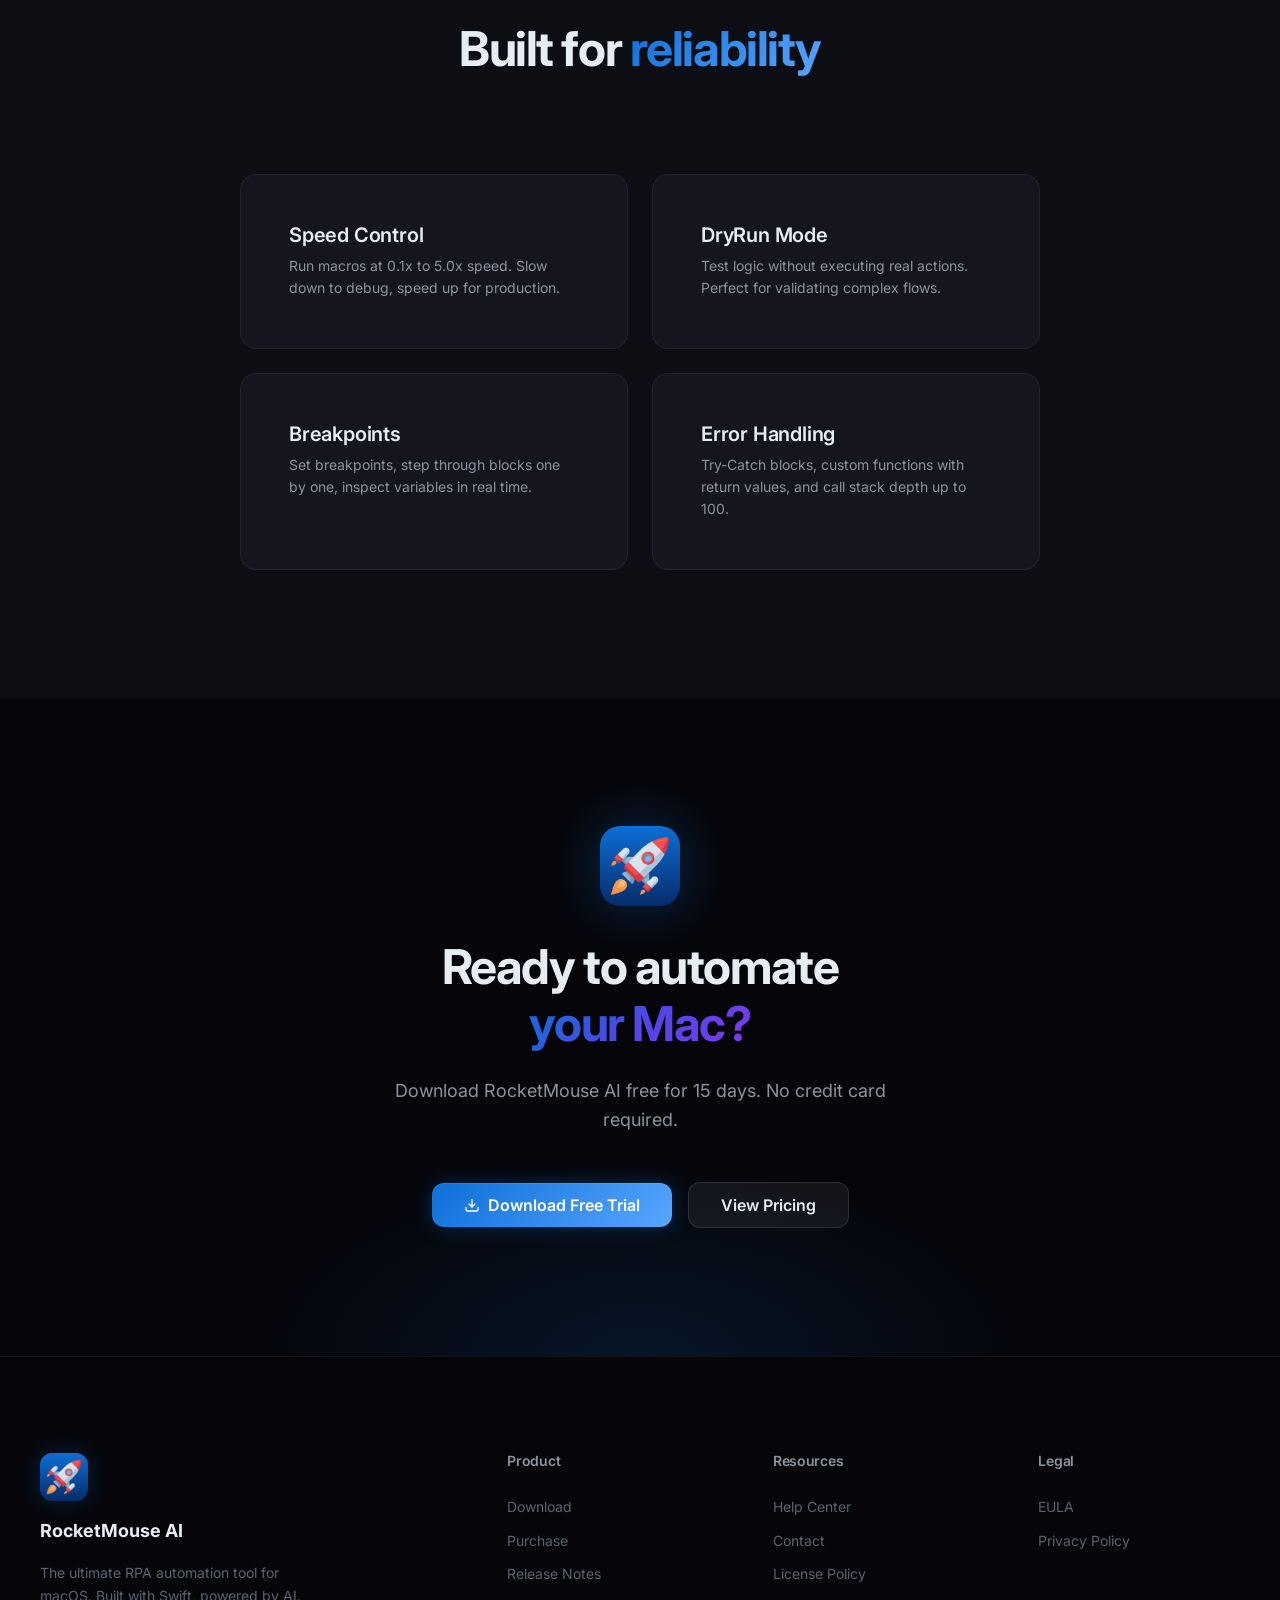
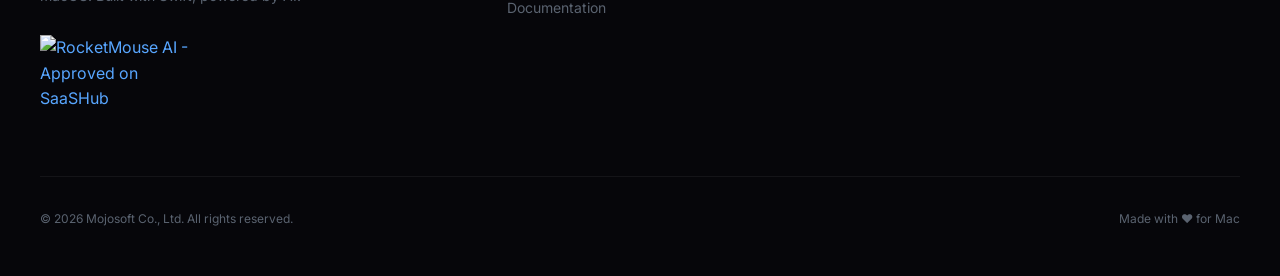
==== commit 20cfab19: "Update all version references to v2.0.5 (Build 7) Co-Authored-By: Claude Opus 4.6 (1M context) <nore" ====
--- a/index.html
+++ b/index.html
@@ -91,7 +91,7 @@
       <div class="hero__badge reveal reveal-delay-1">
         <span class="badge">
           <span class="badge__dot"></span>
-          v2.0.3 — AI Vision &amp; Apple Intelligence
+          v2.0.5 — AI Vision &amp; Apple Intelligence
         </span>
       </div>
 
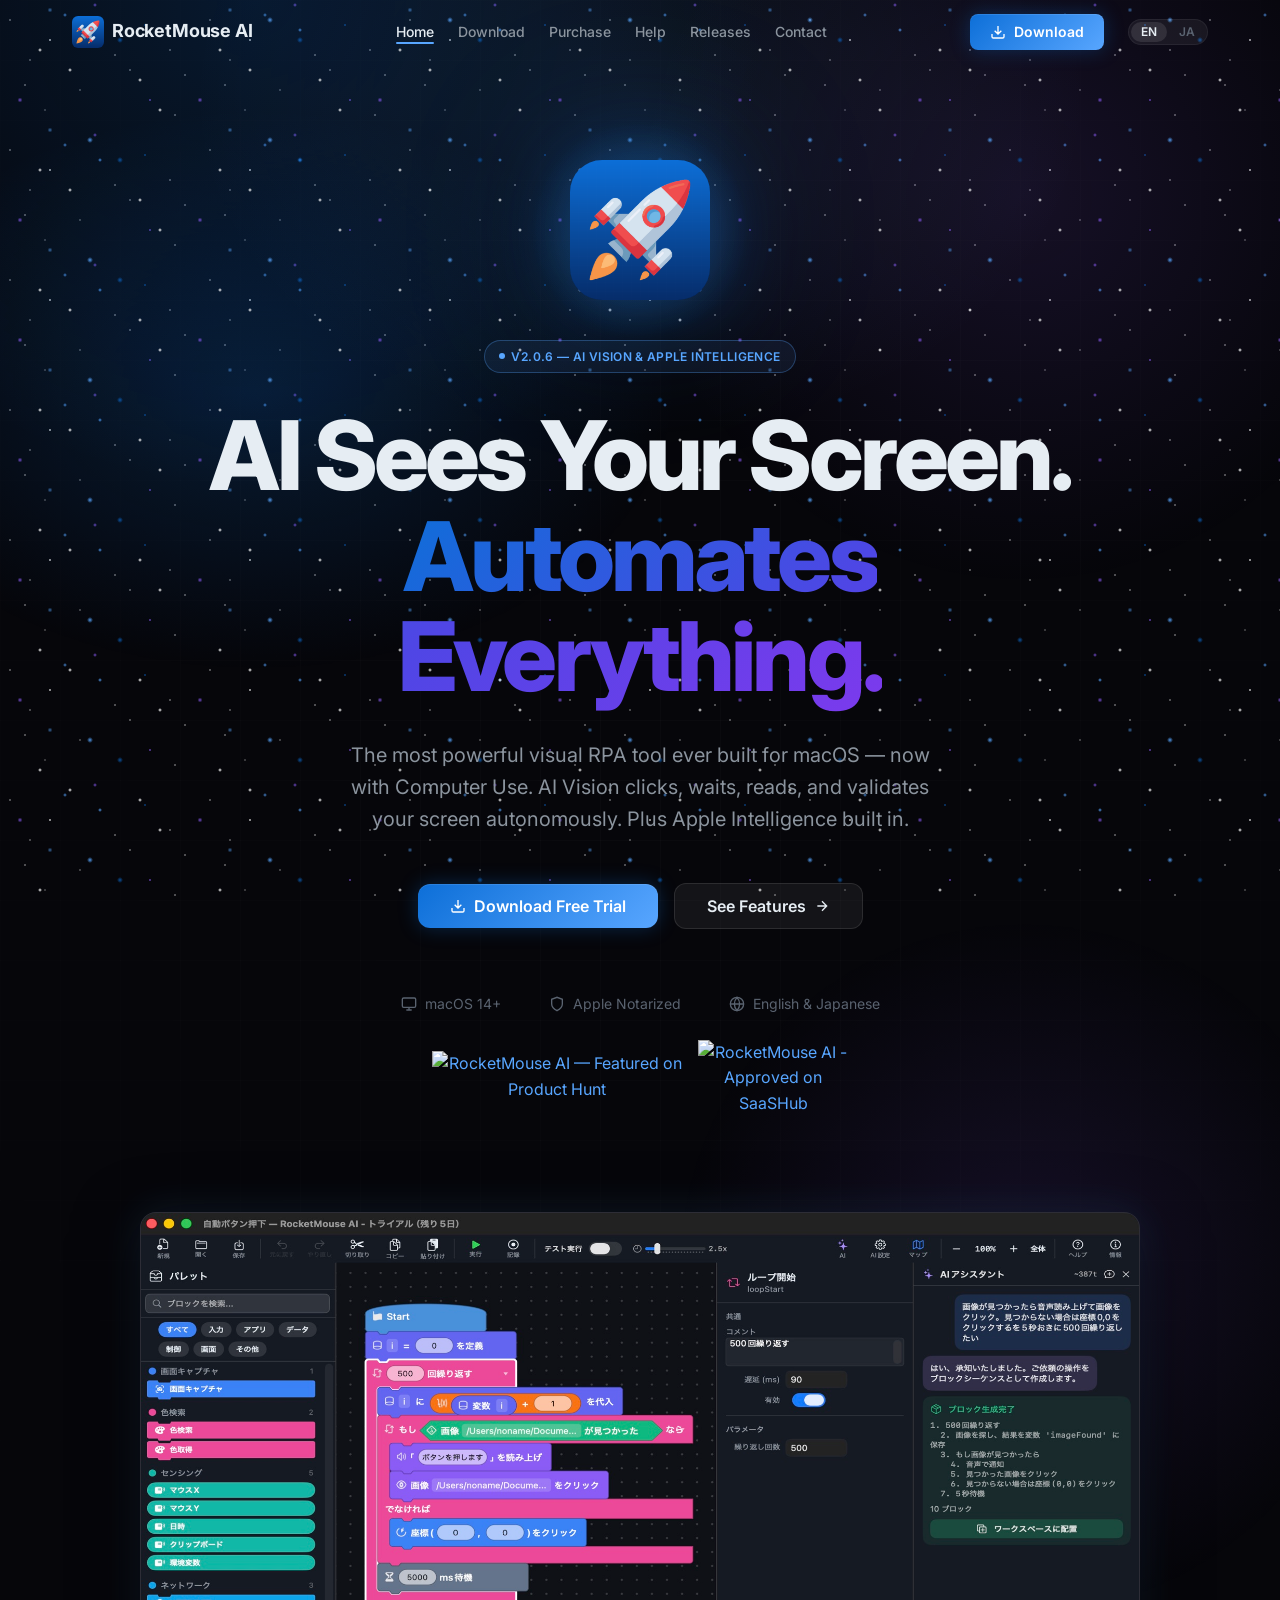
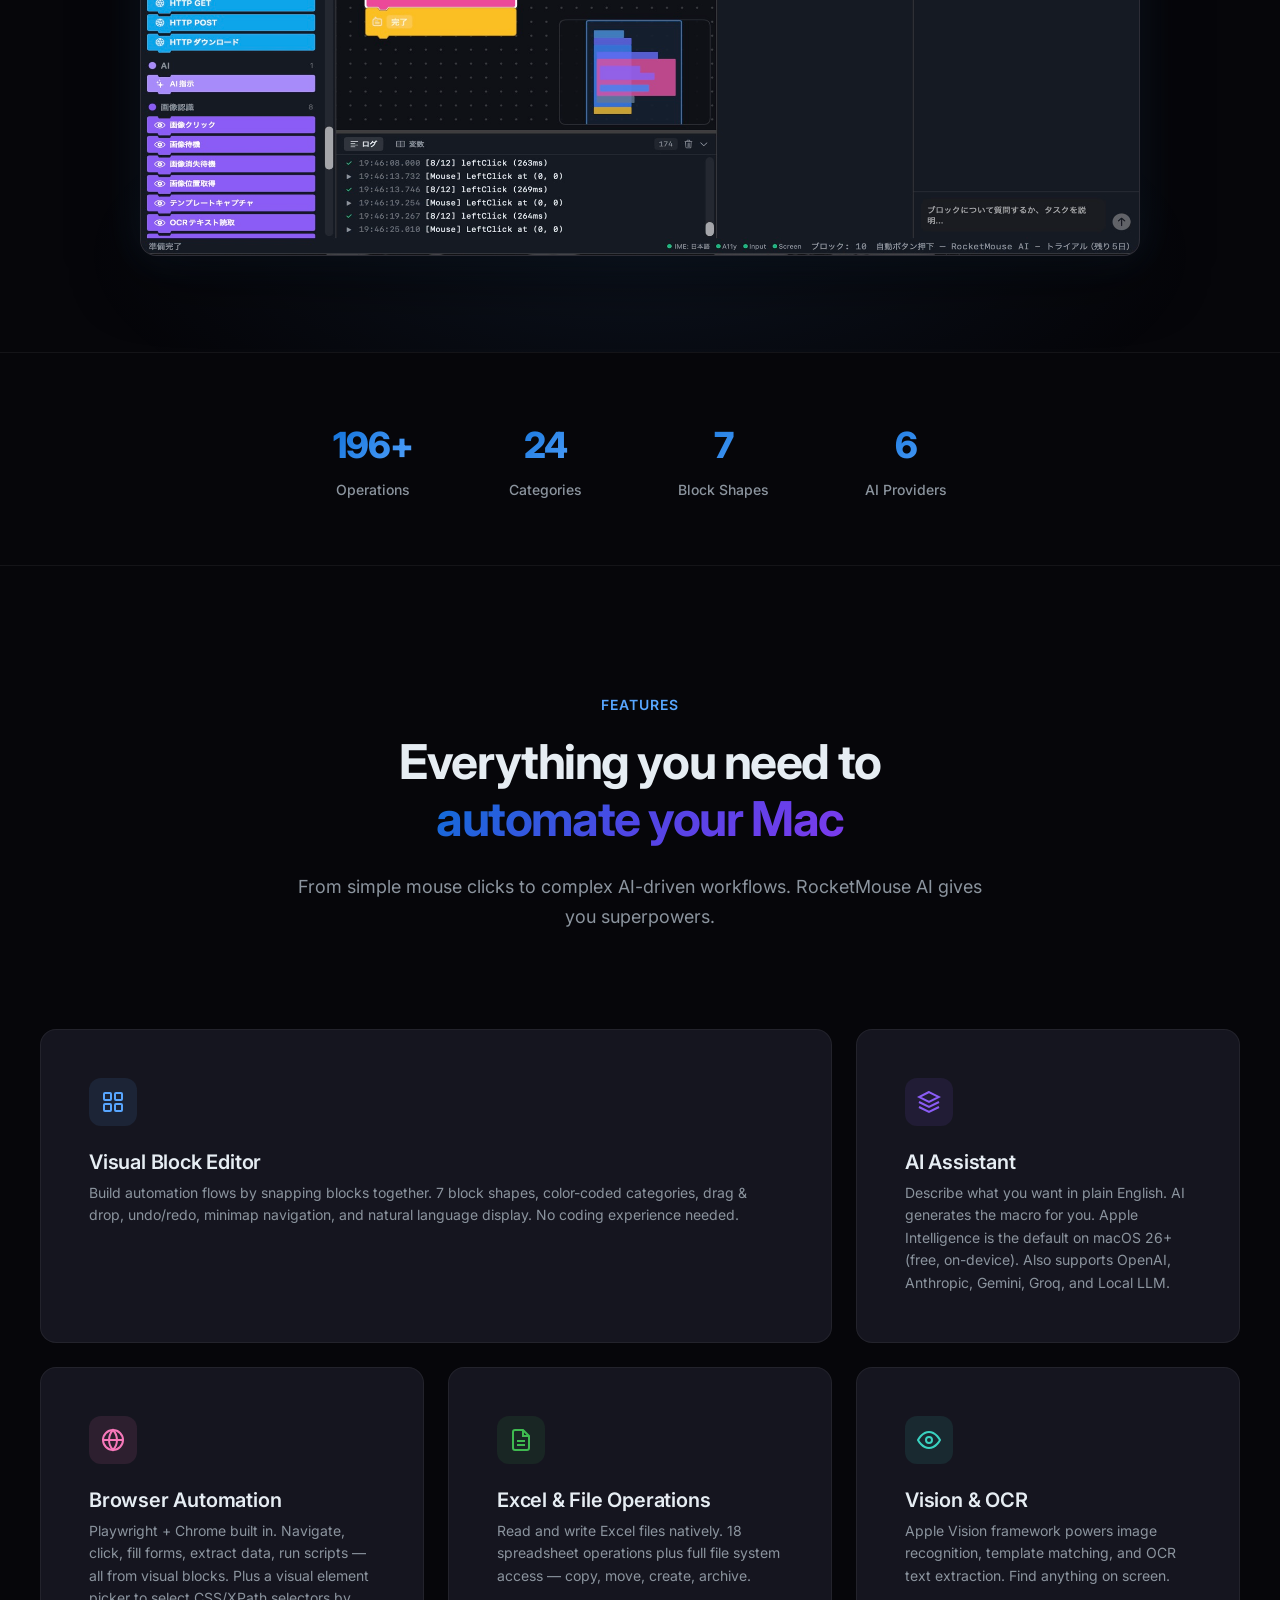
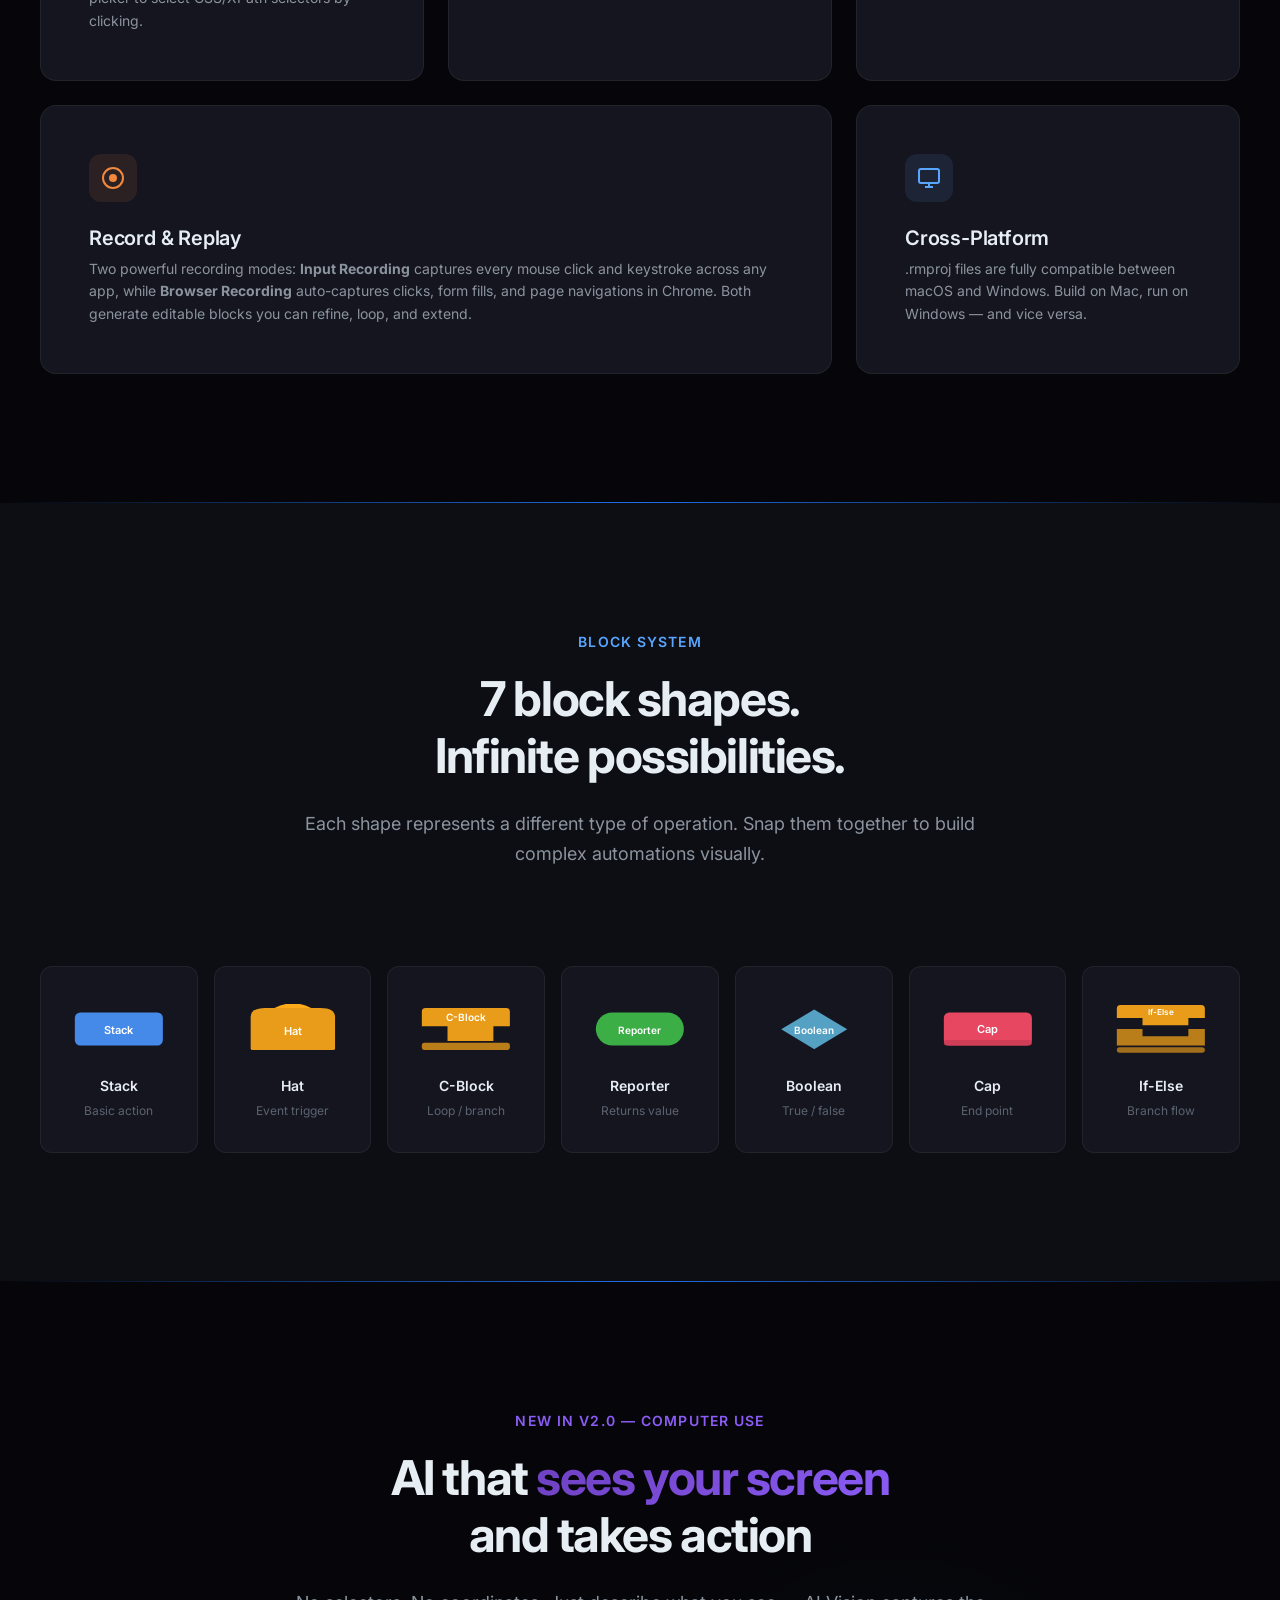
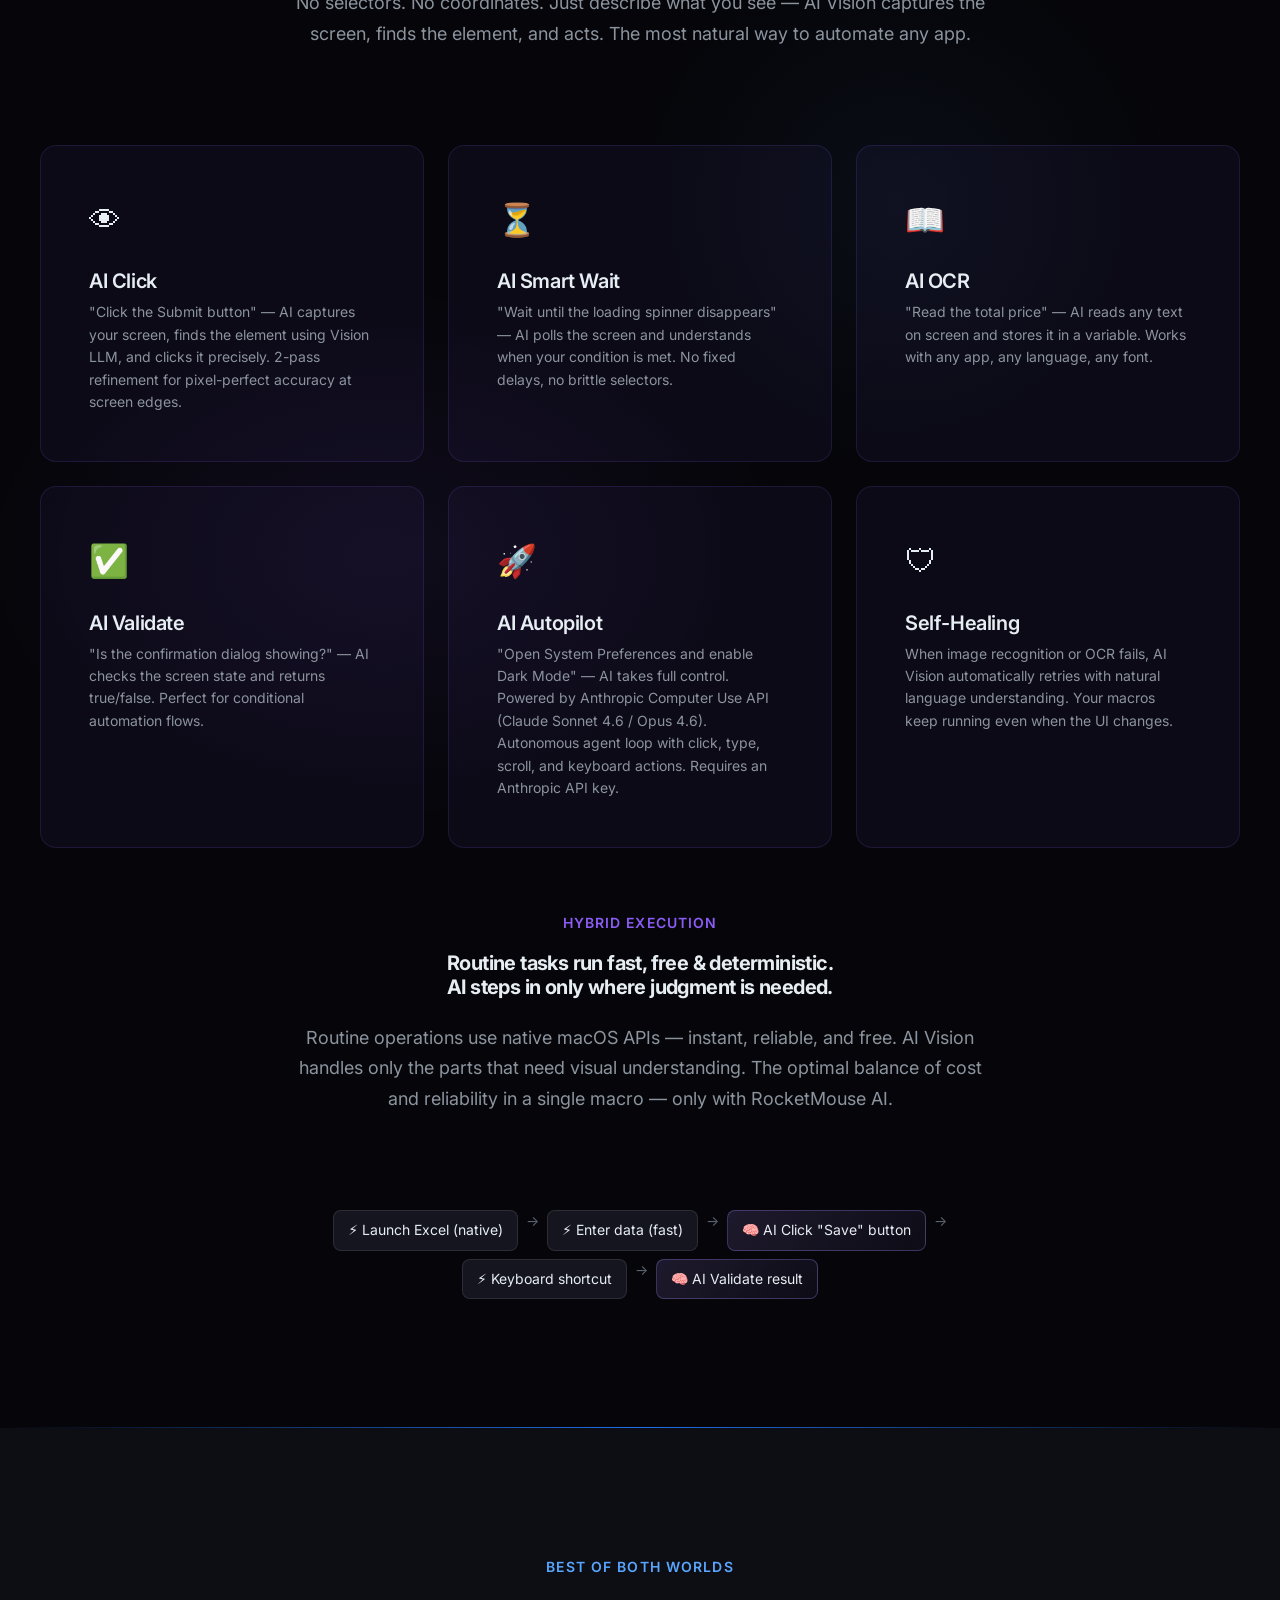
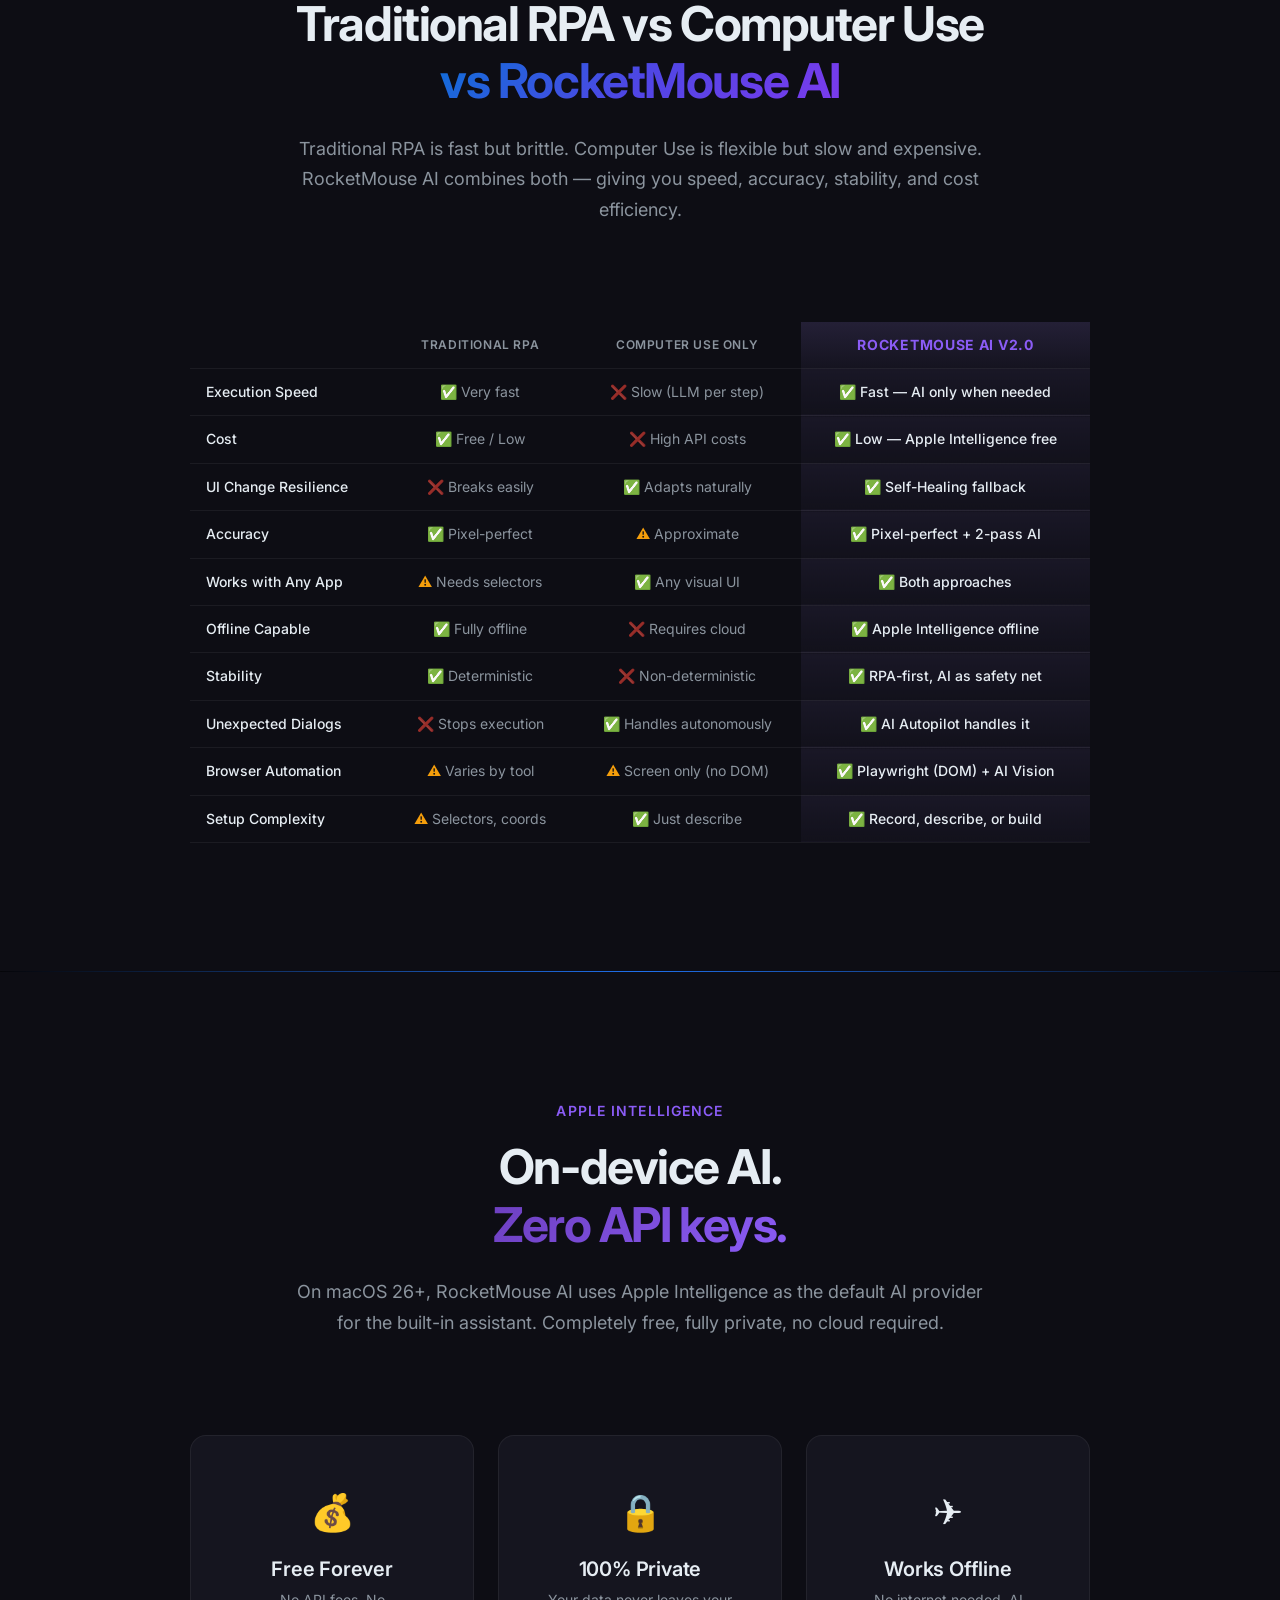
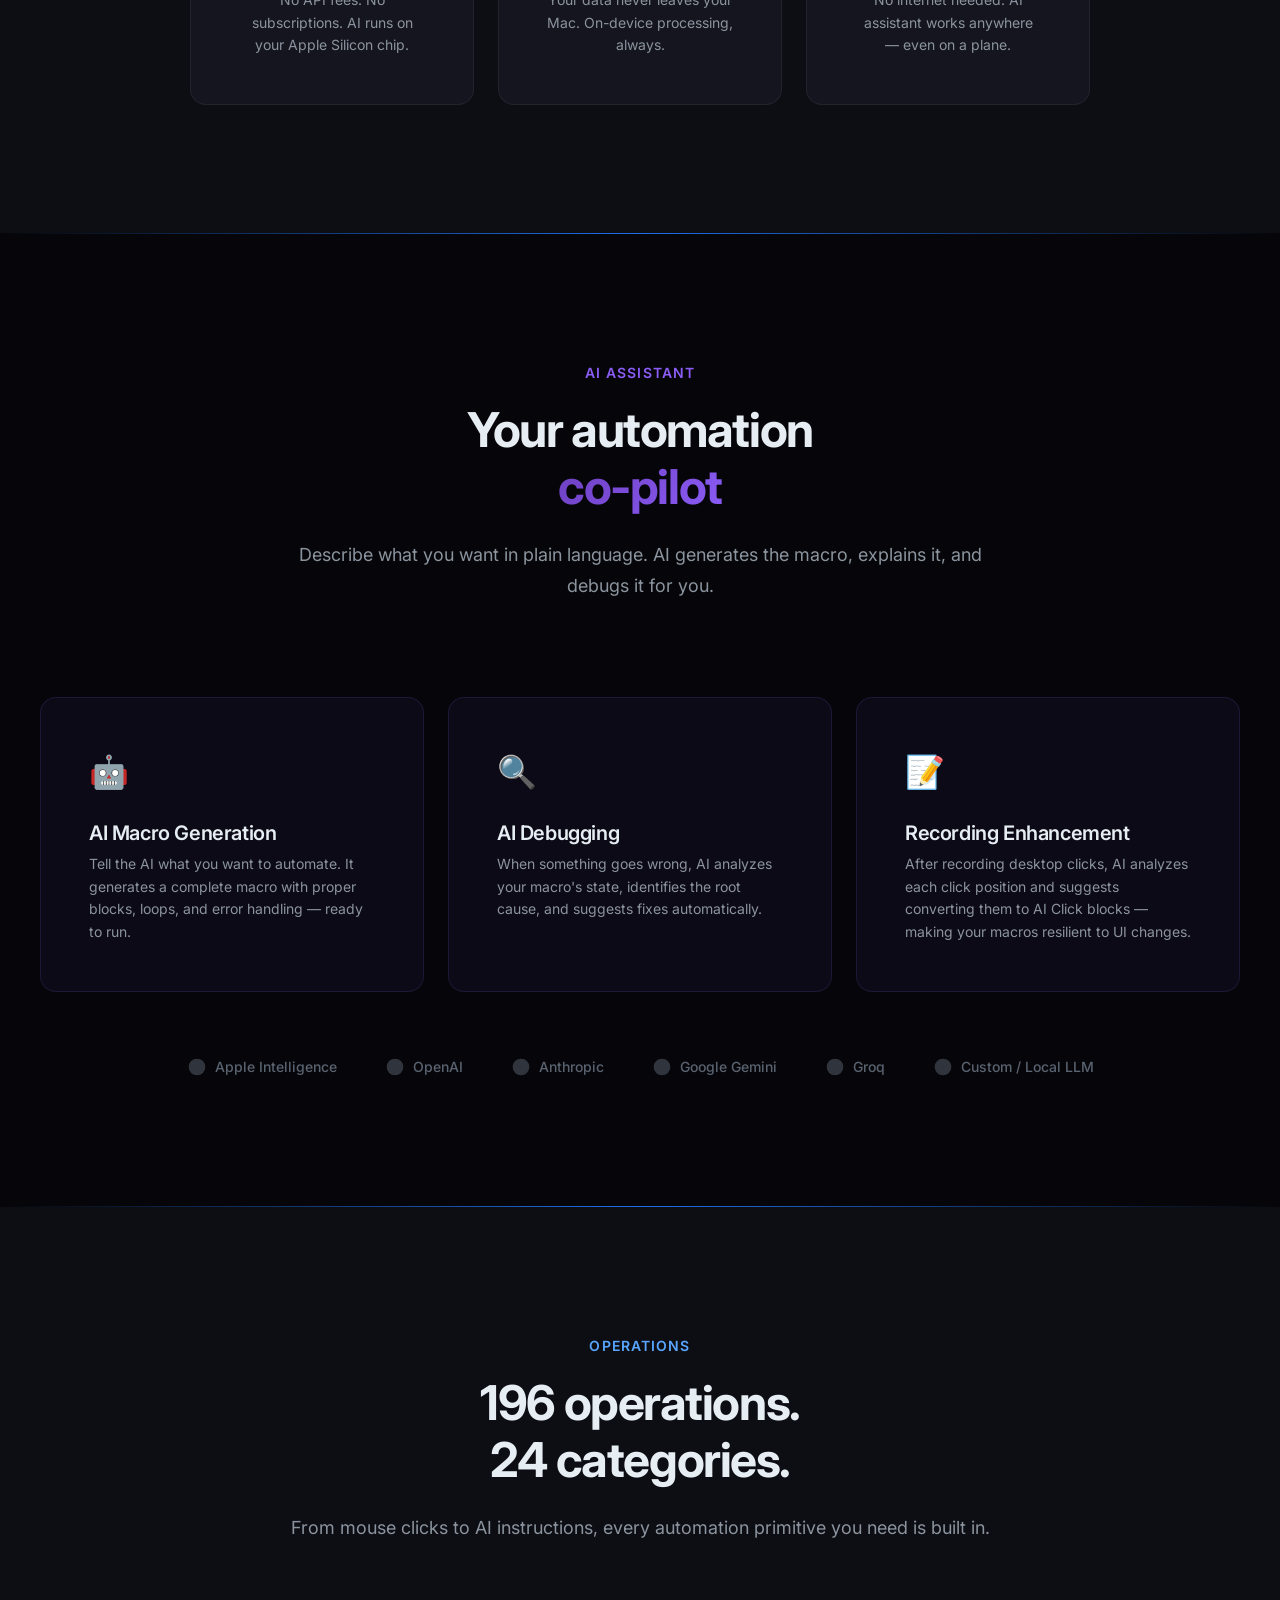
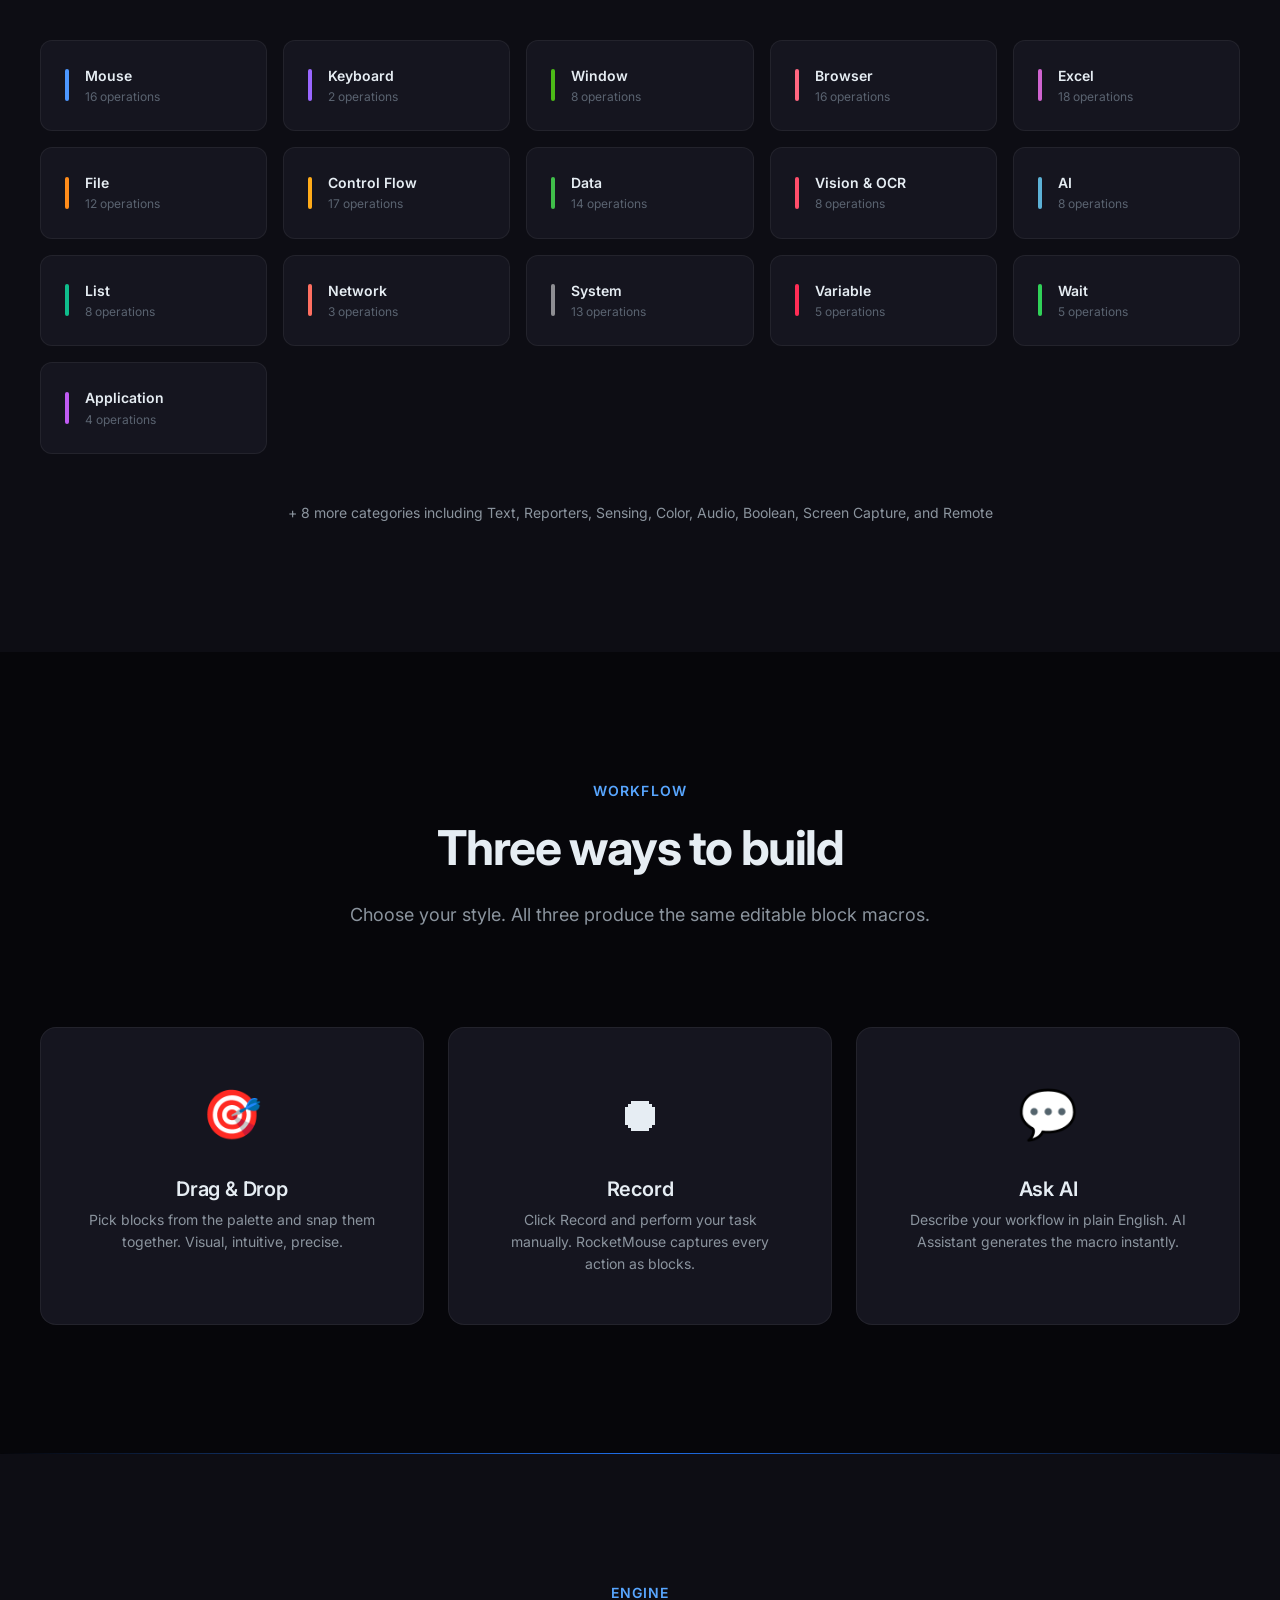
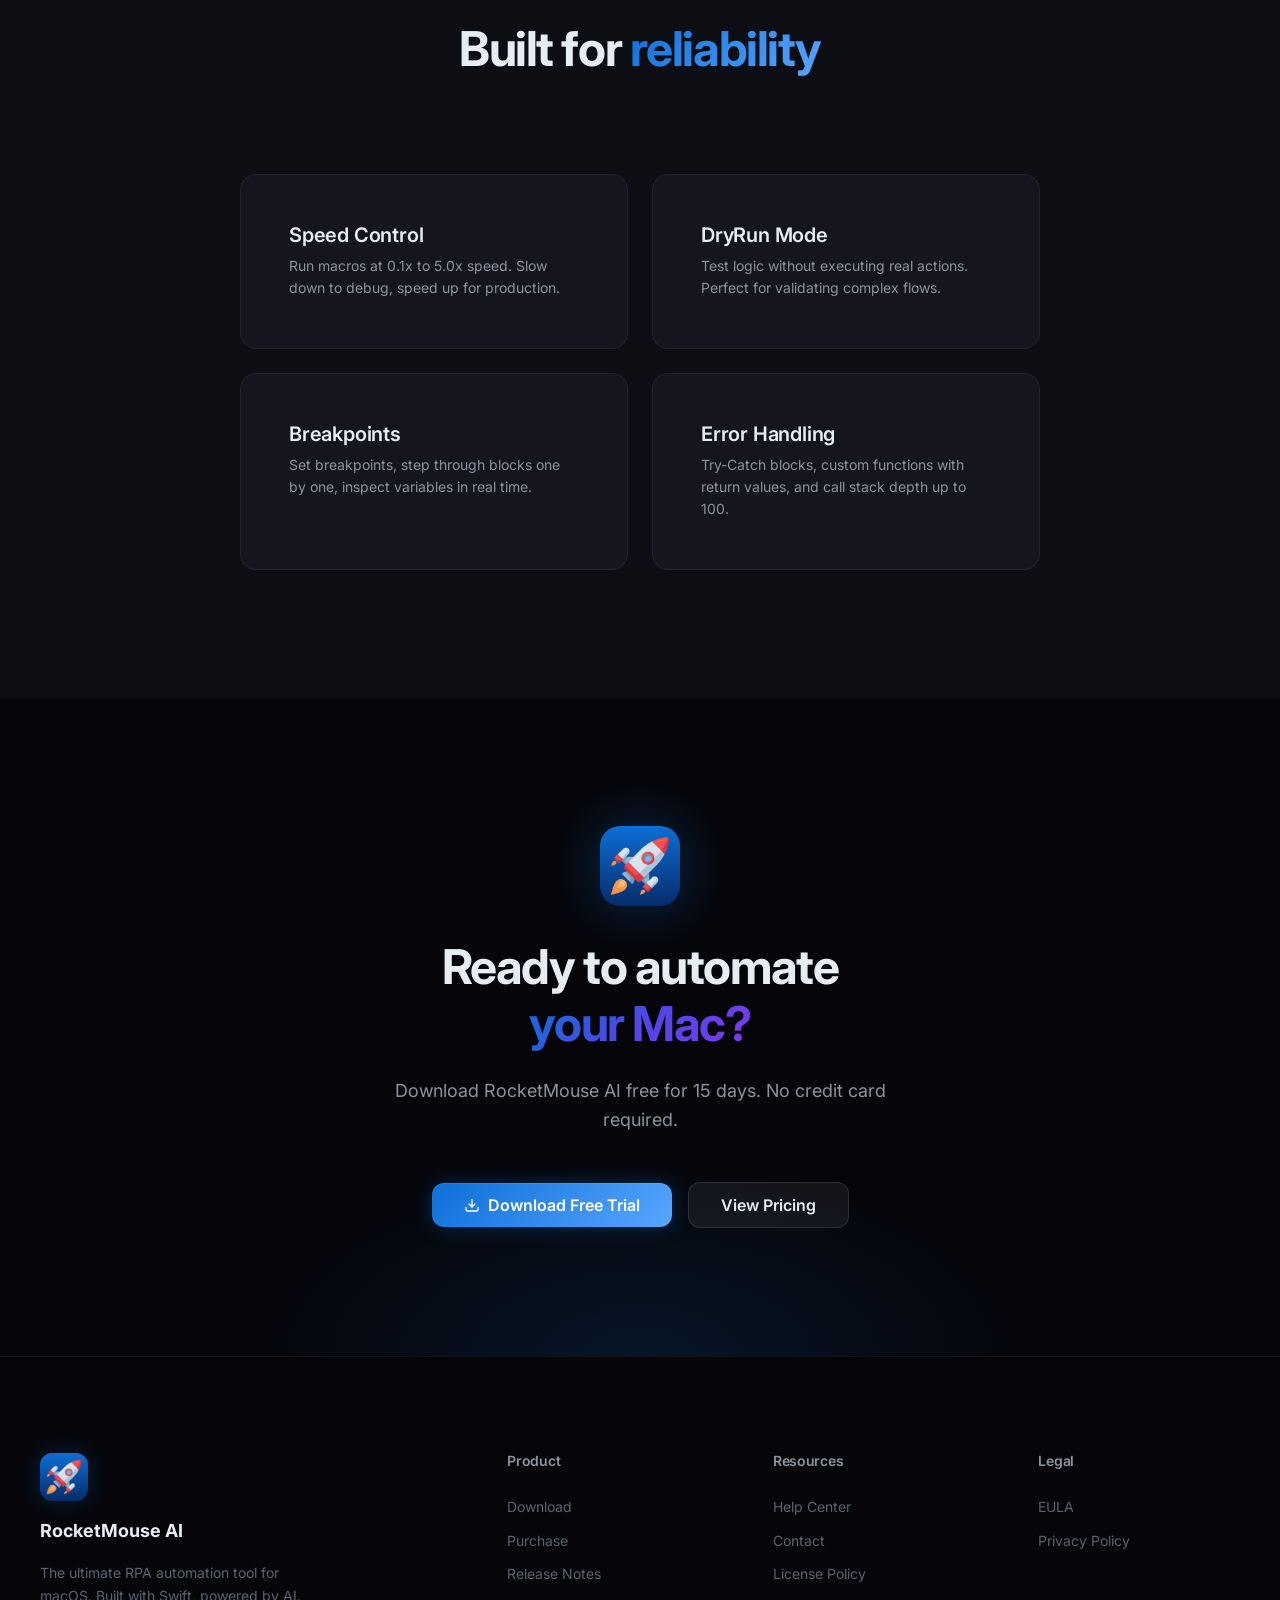
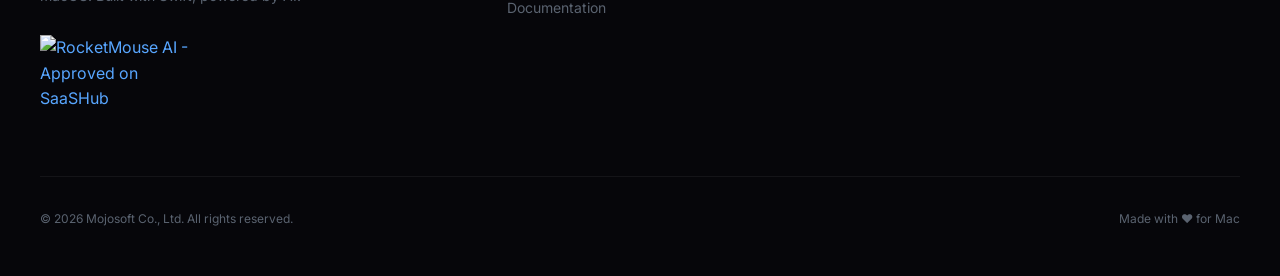
==== commit 9b90e2cb: "v2.0.6: Trackpad support + version update + help navigation guide - Version: 2.0.5 → 2.0.6 (Build 8)" ====
--- a/index.html
+++ b/index.html
@@ -91,7 +91,7 @@
       <div class="hero__badge reveal reveal-delay-1">
         <span class="badge">
           <span class="badge__dot"></span>
-          v2.0.5 — AI Vision &amp; Apple Intelligence
+          v2.0.6 — AI Vision &amp; Apple Intelligence
         </span>
       </div>
 
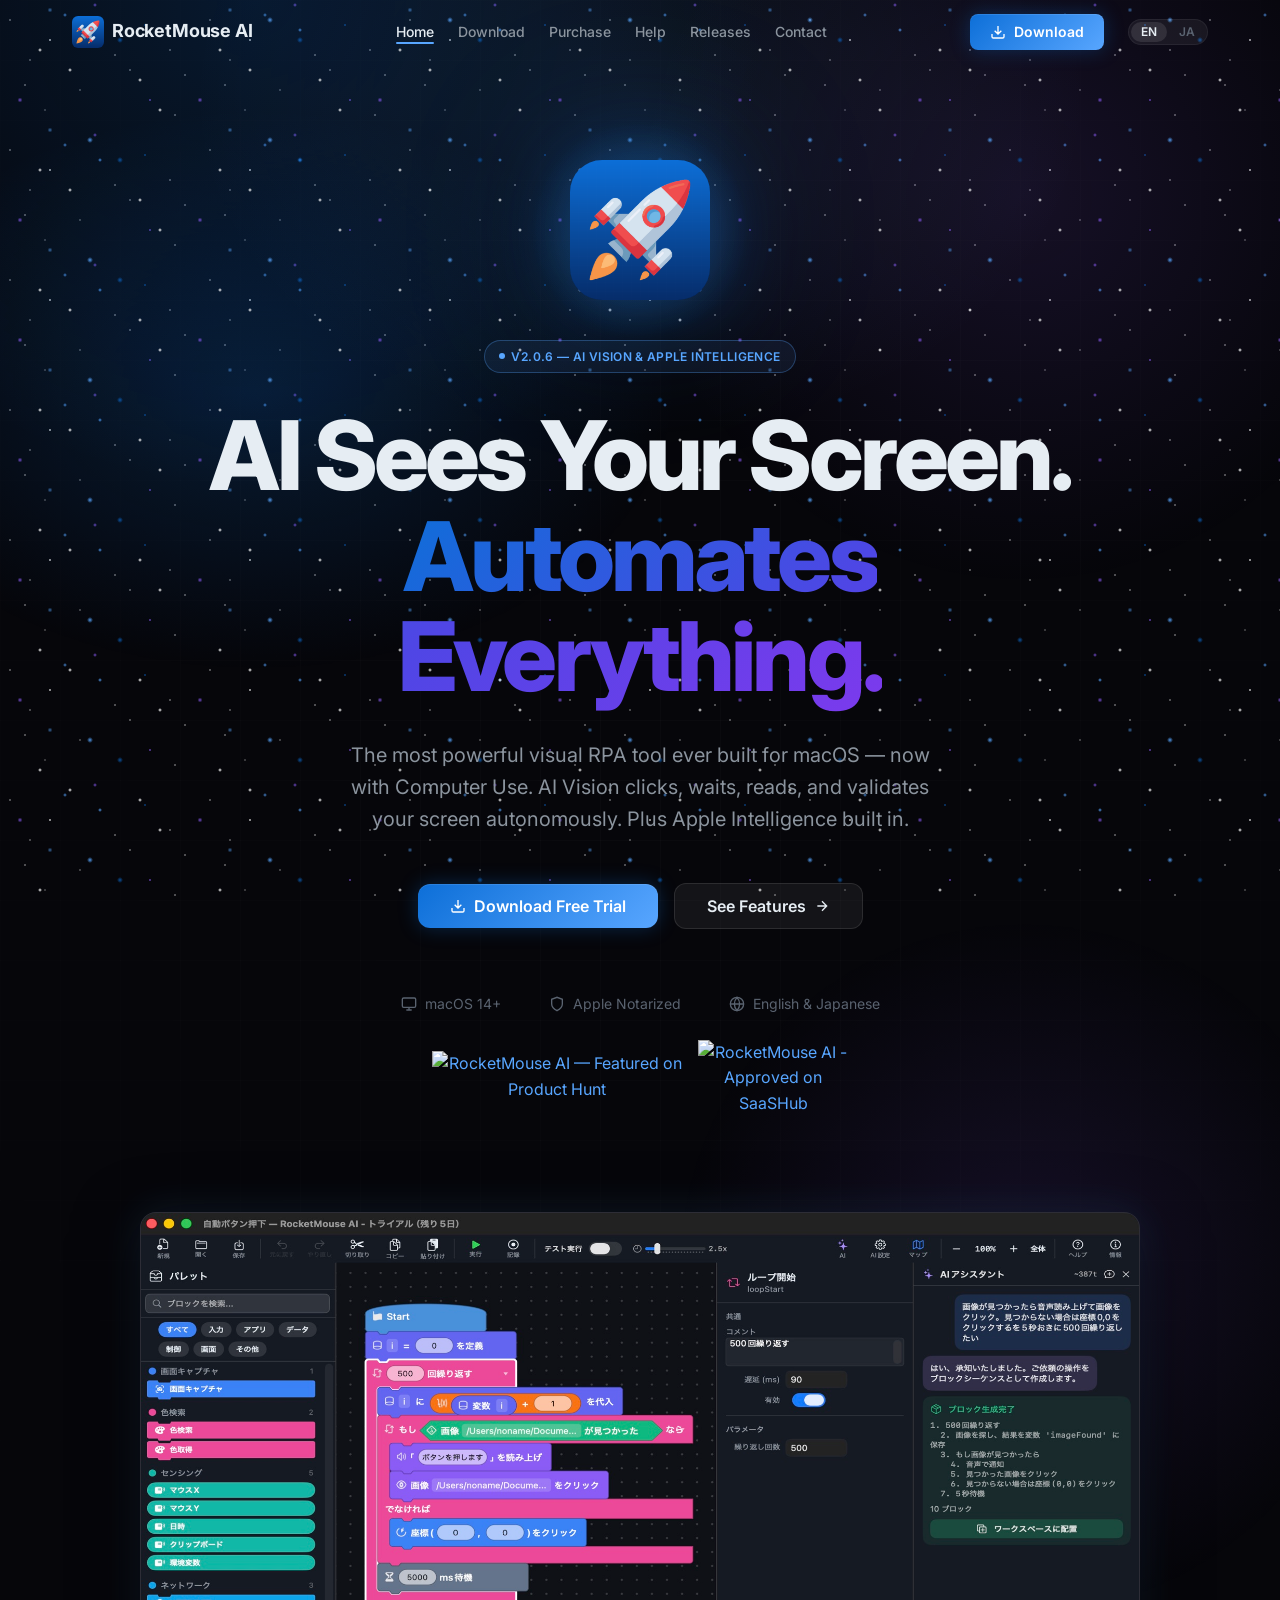
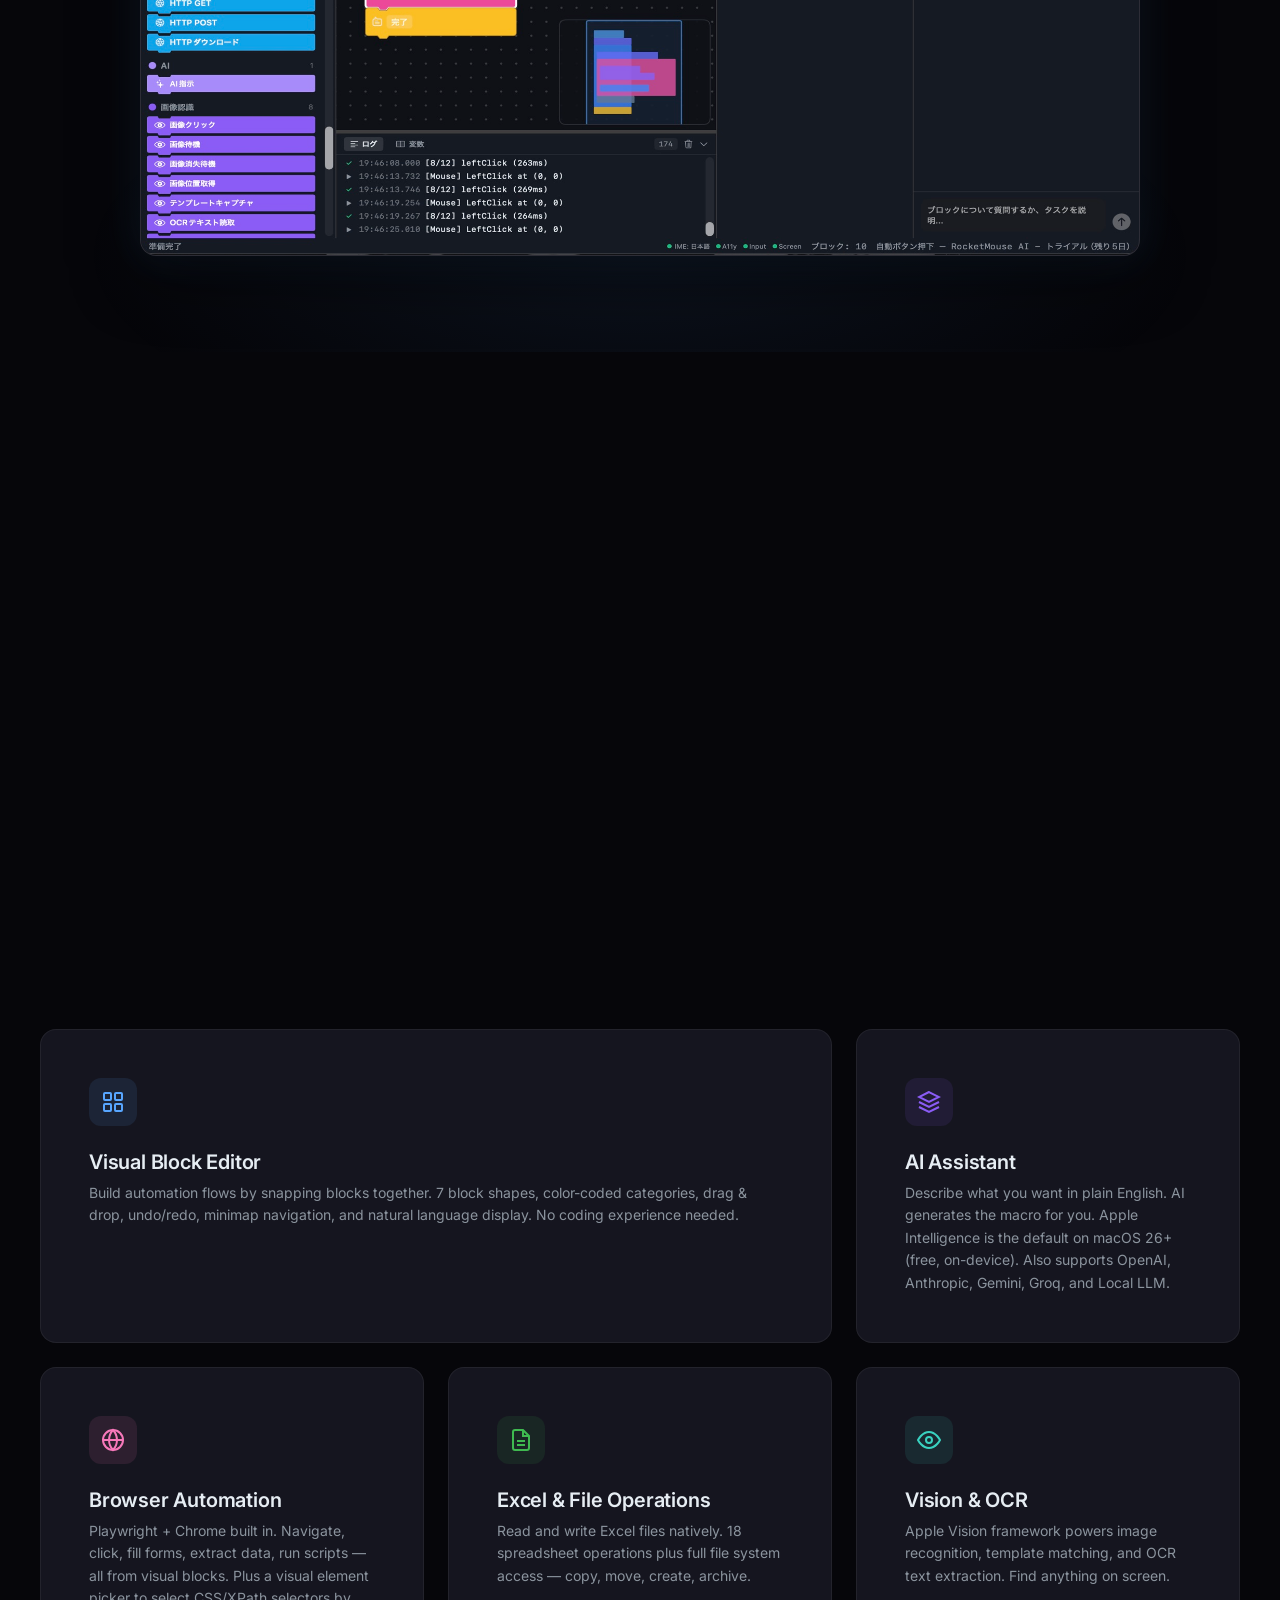
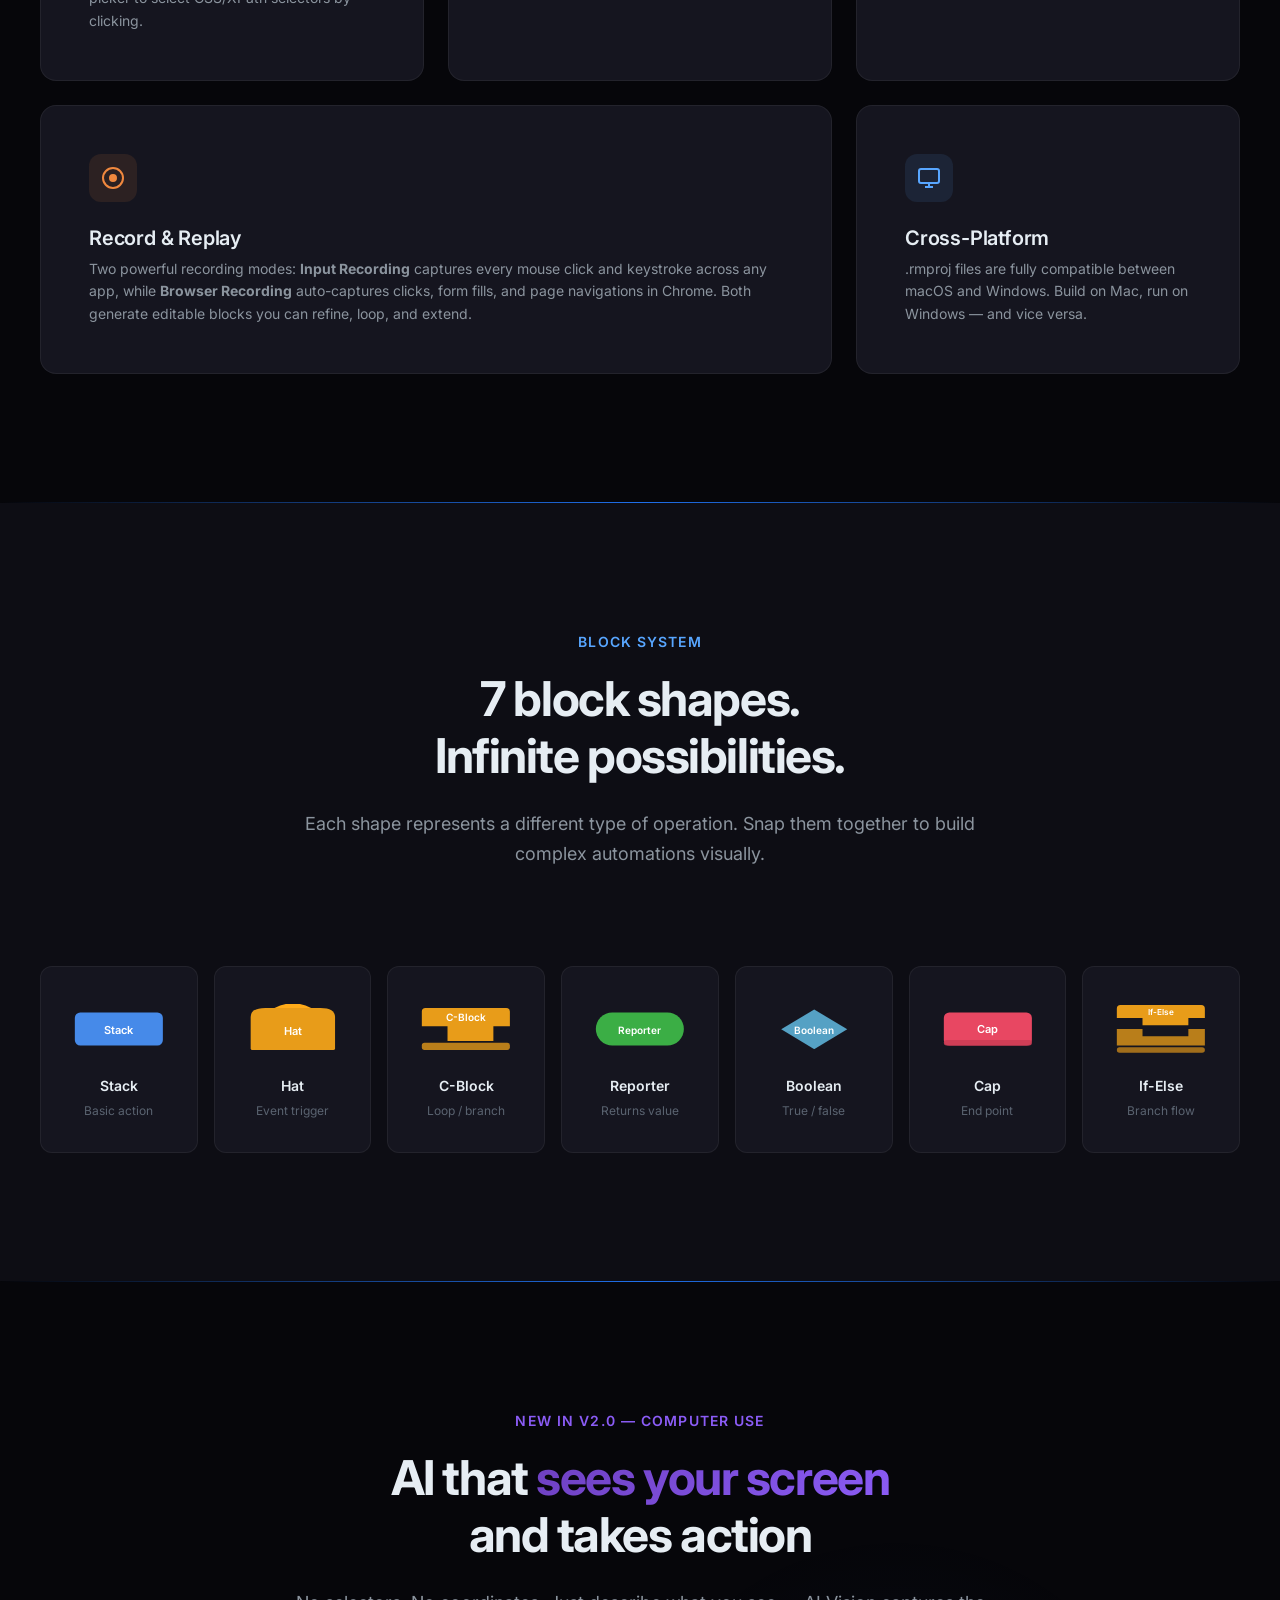
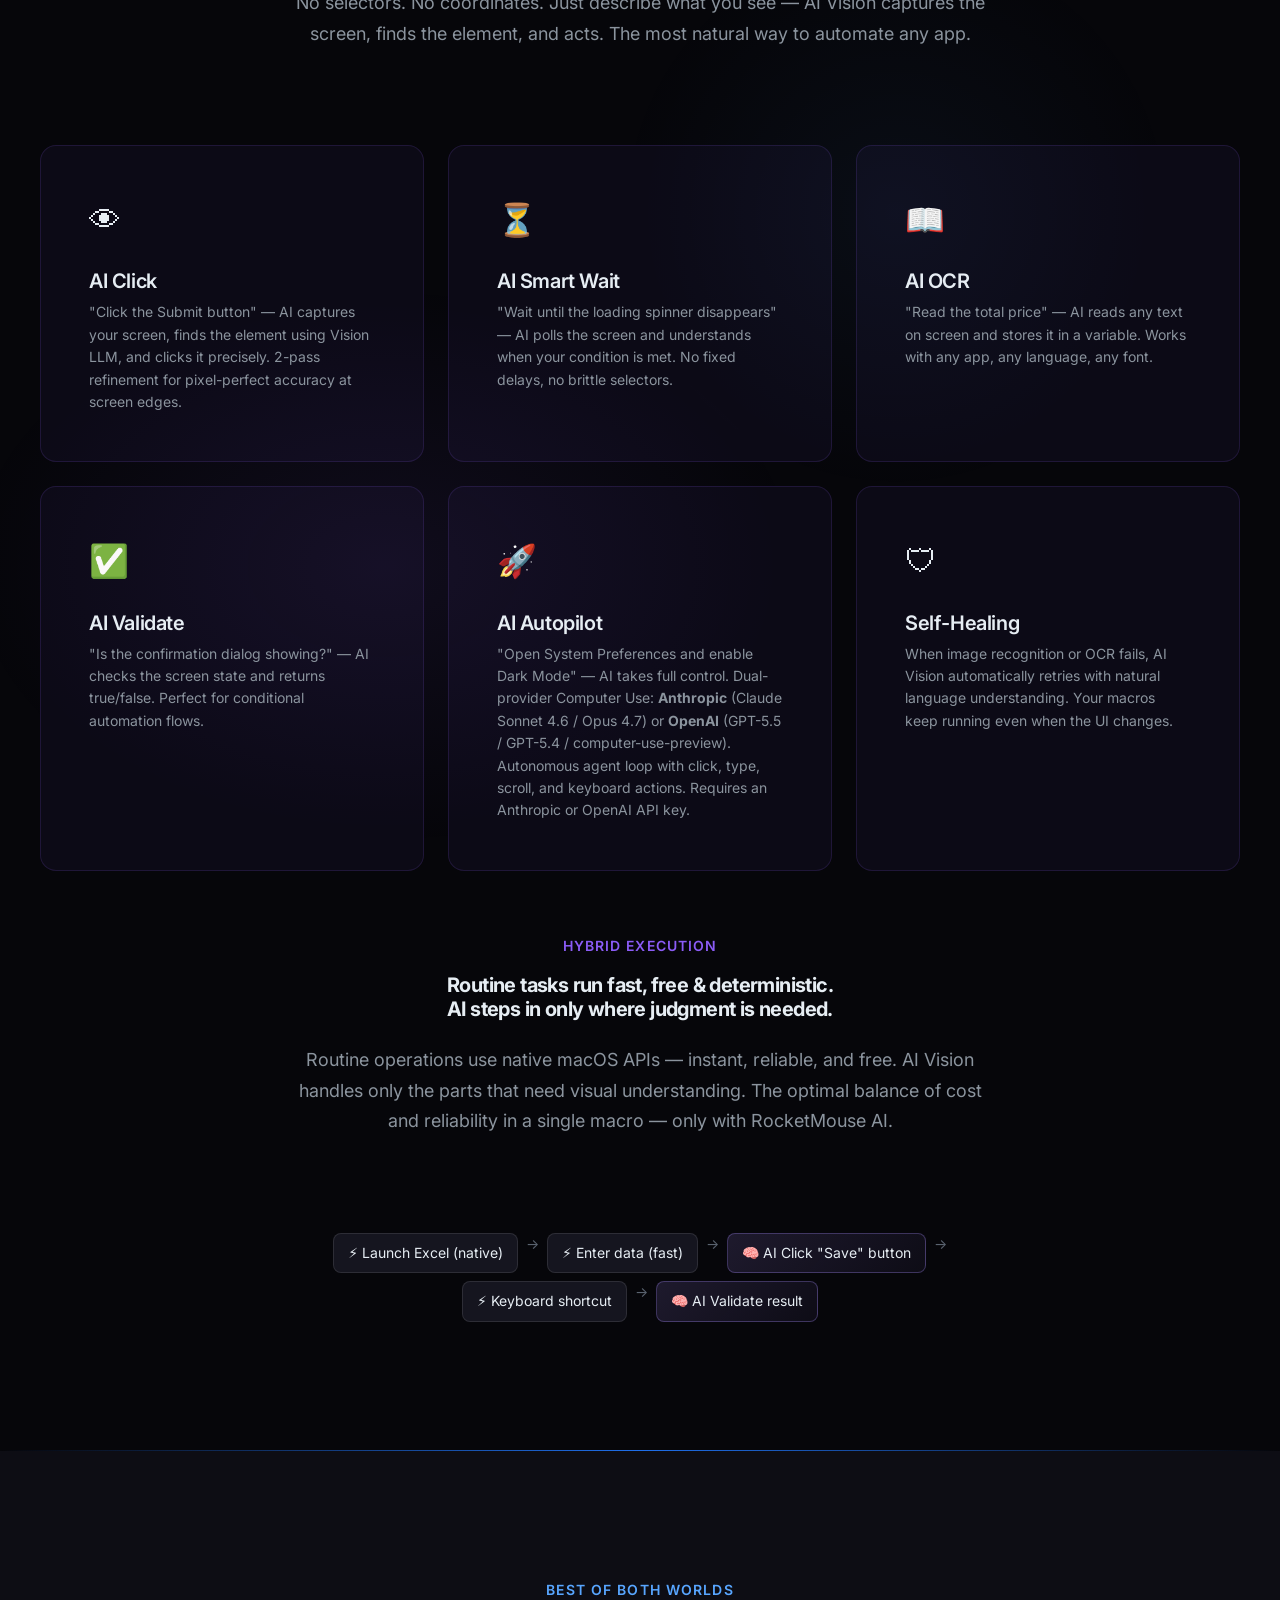
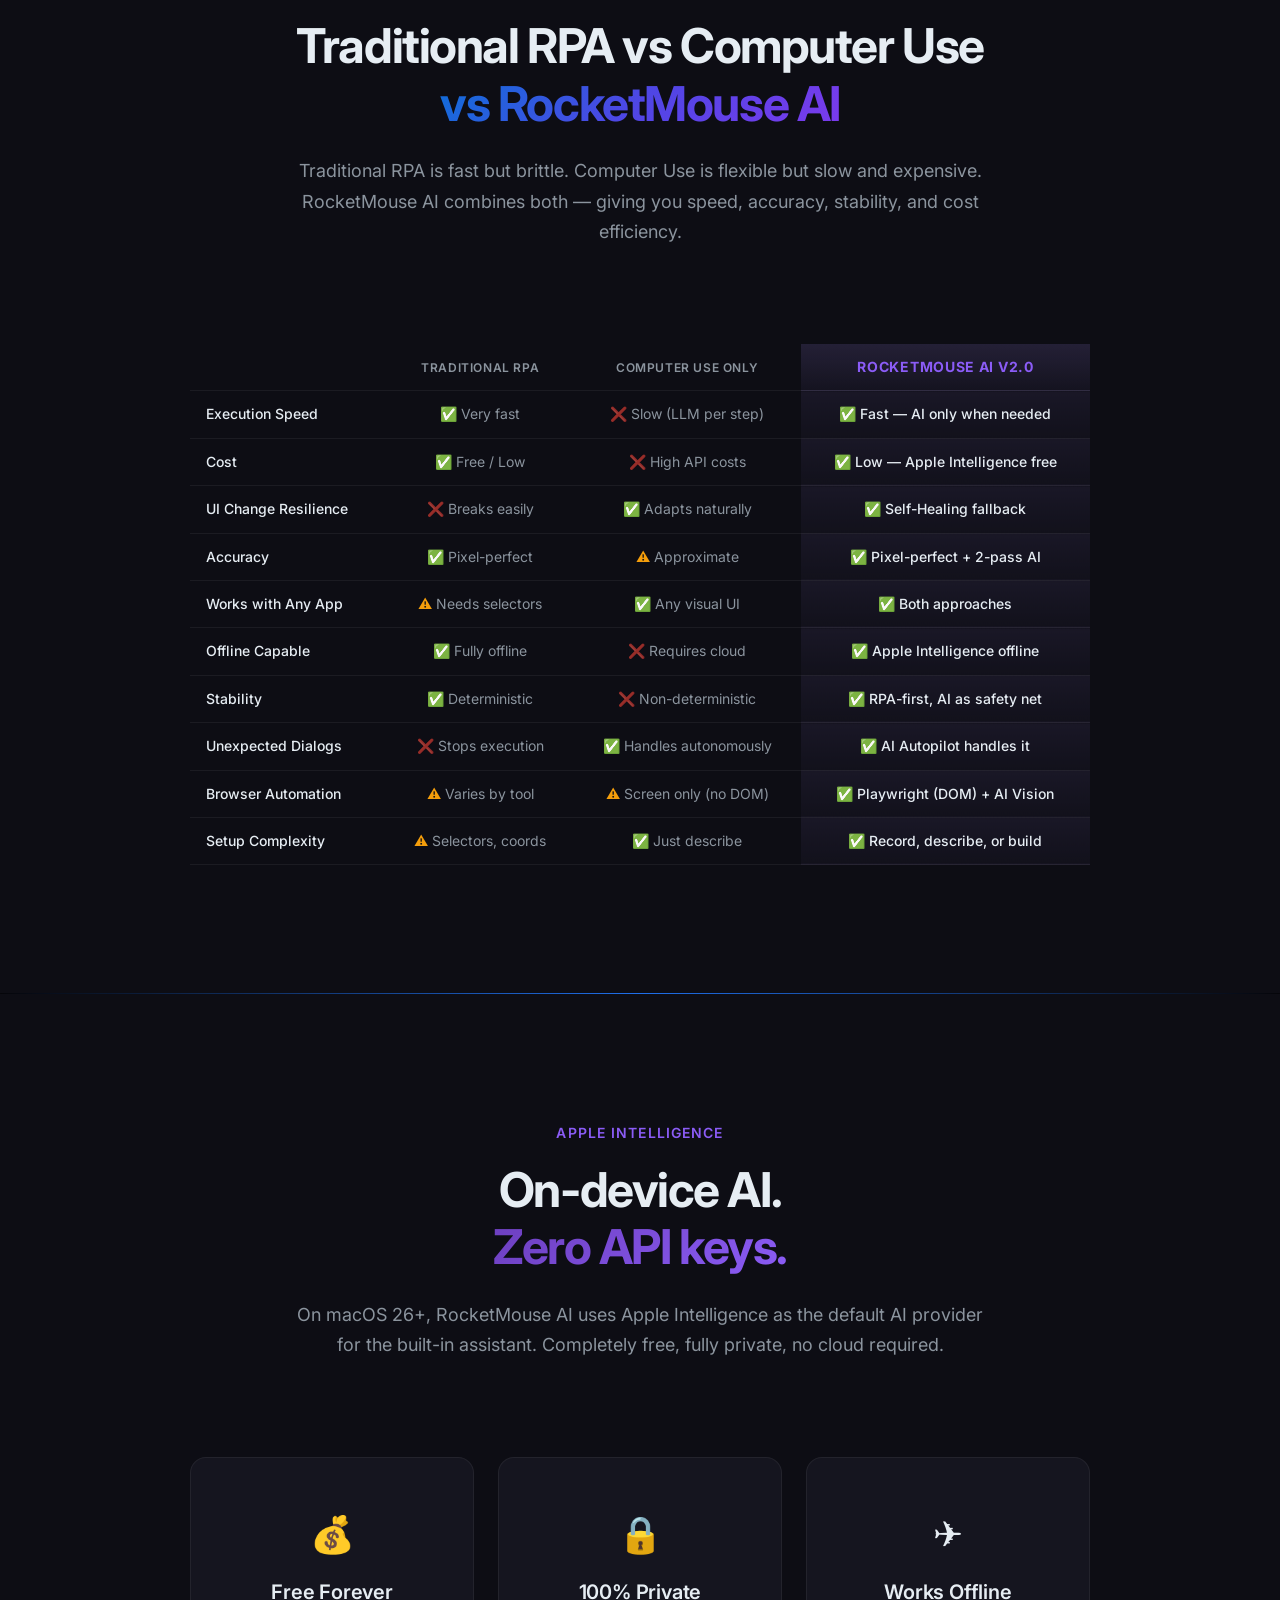
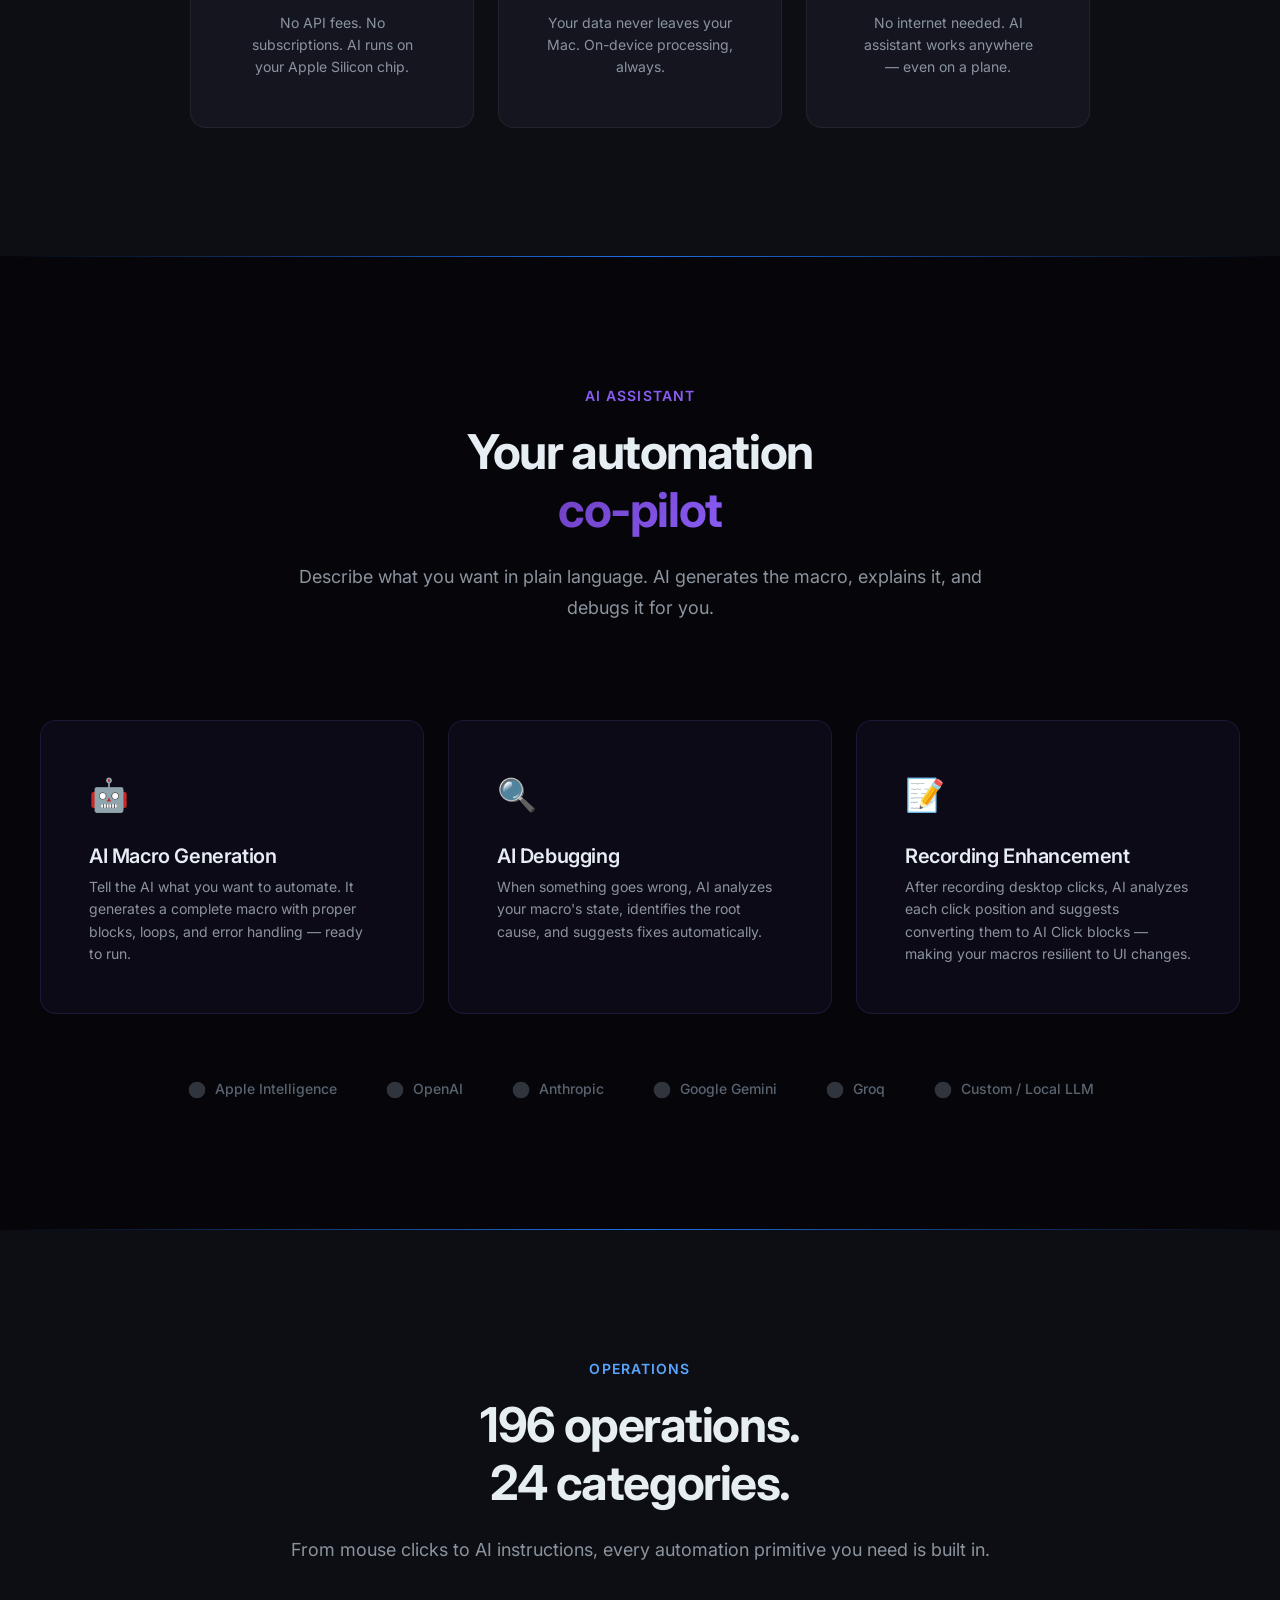
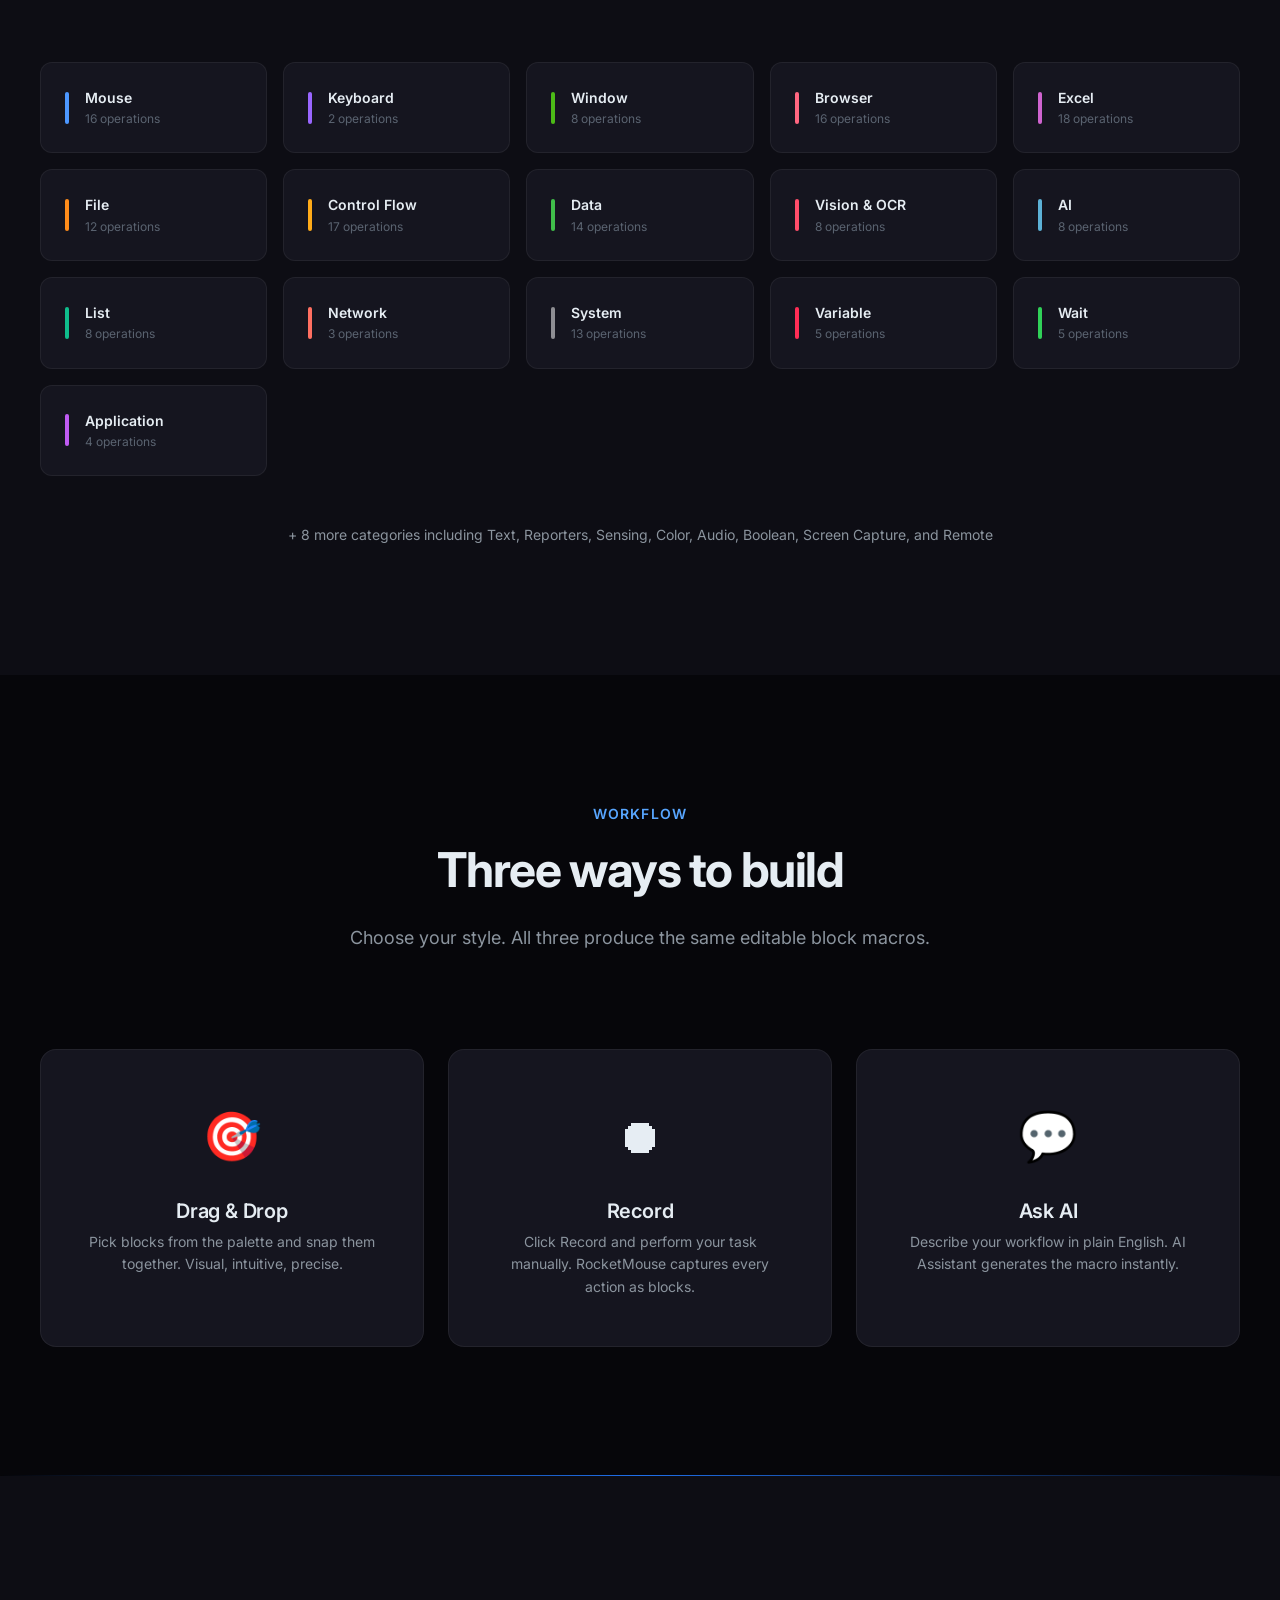
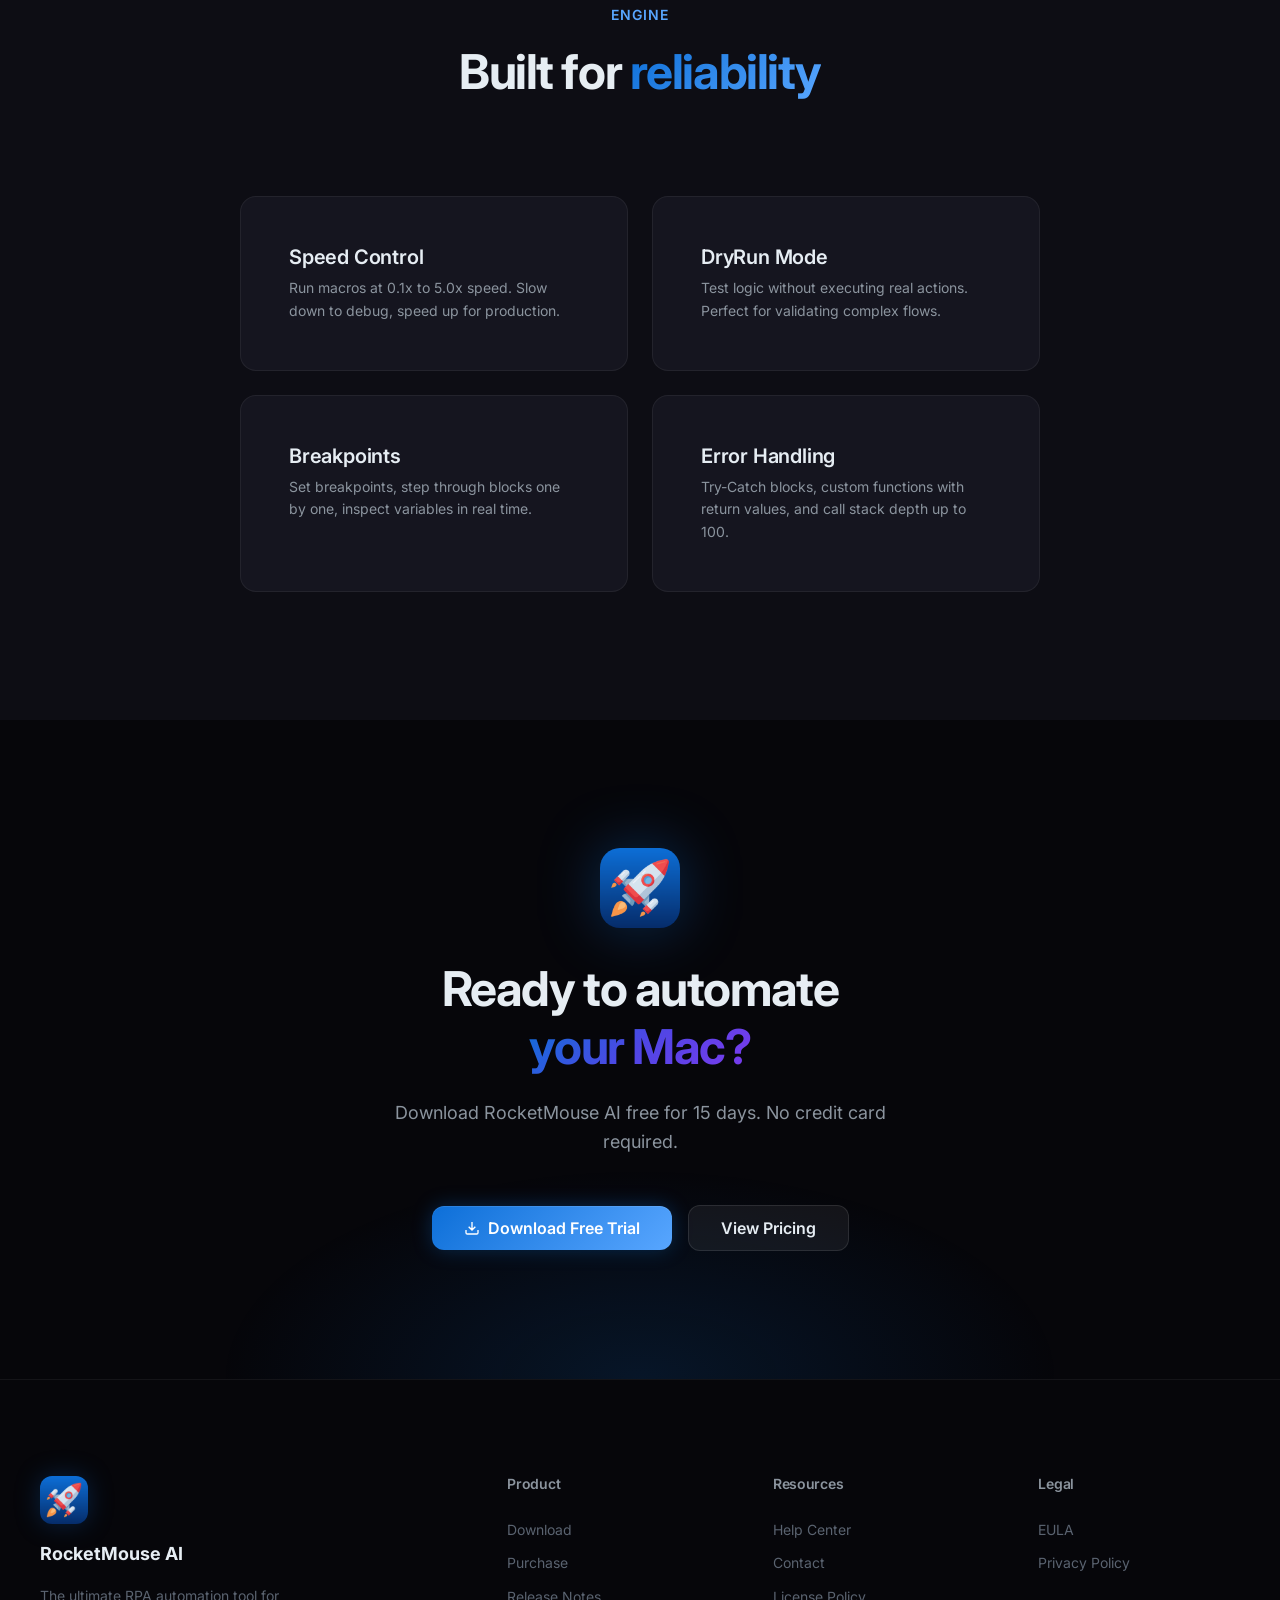
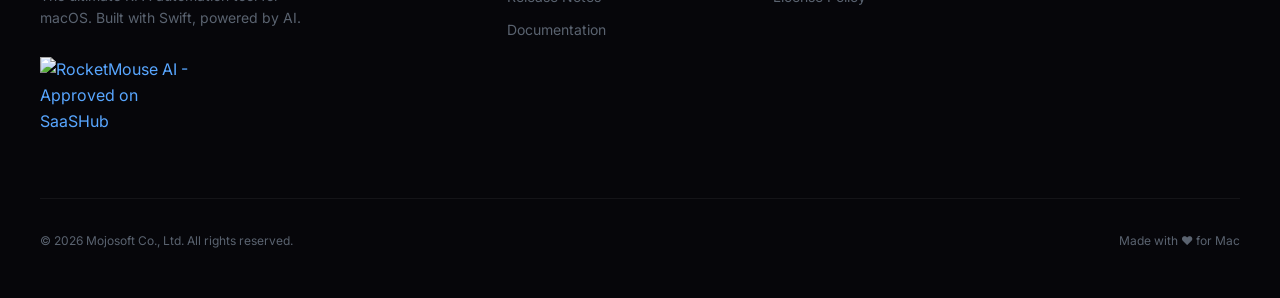
==== commit d4845a2e: "Update AI Autopilot docs for dual-provider Computer Use (Anthropic + OpenAI) Reflects v2.0.7 feature" ====
--- a/index.html
+++ b/index.html
@@ -428,9 +428,10 @@
         <h3 class="ai-card__title">AI Autopilot</h3>
         <p class="ai-card__desc">
           "Open System Preferences and enable Dark Mode" — AI takes full control.
-          Powered by Anthropic Computer Use API (Claude Sonnet 4.6 / Opus 4.6).
+          Dual-provider Computer Use: <strong>Anthropic</strong> (Claude Sonnet 4.6 / Opus 4.7) or
+          <strong>OpenAI</strong> (GPT-5.5 / GPT-5.4 / computer-use-preview).
           Autonomous agent loop with click, type, scroll, and keyboard actions.
-          Requires an Anthropic API key.
+          Requires an Anthropic or OpenAI API key.
         </p>
       </div>
 
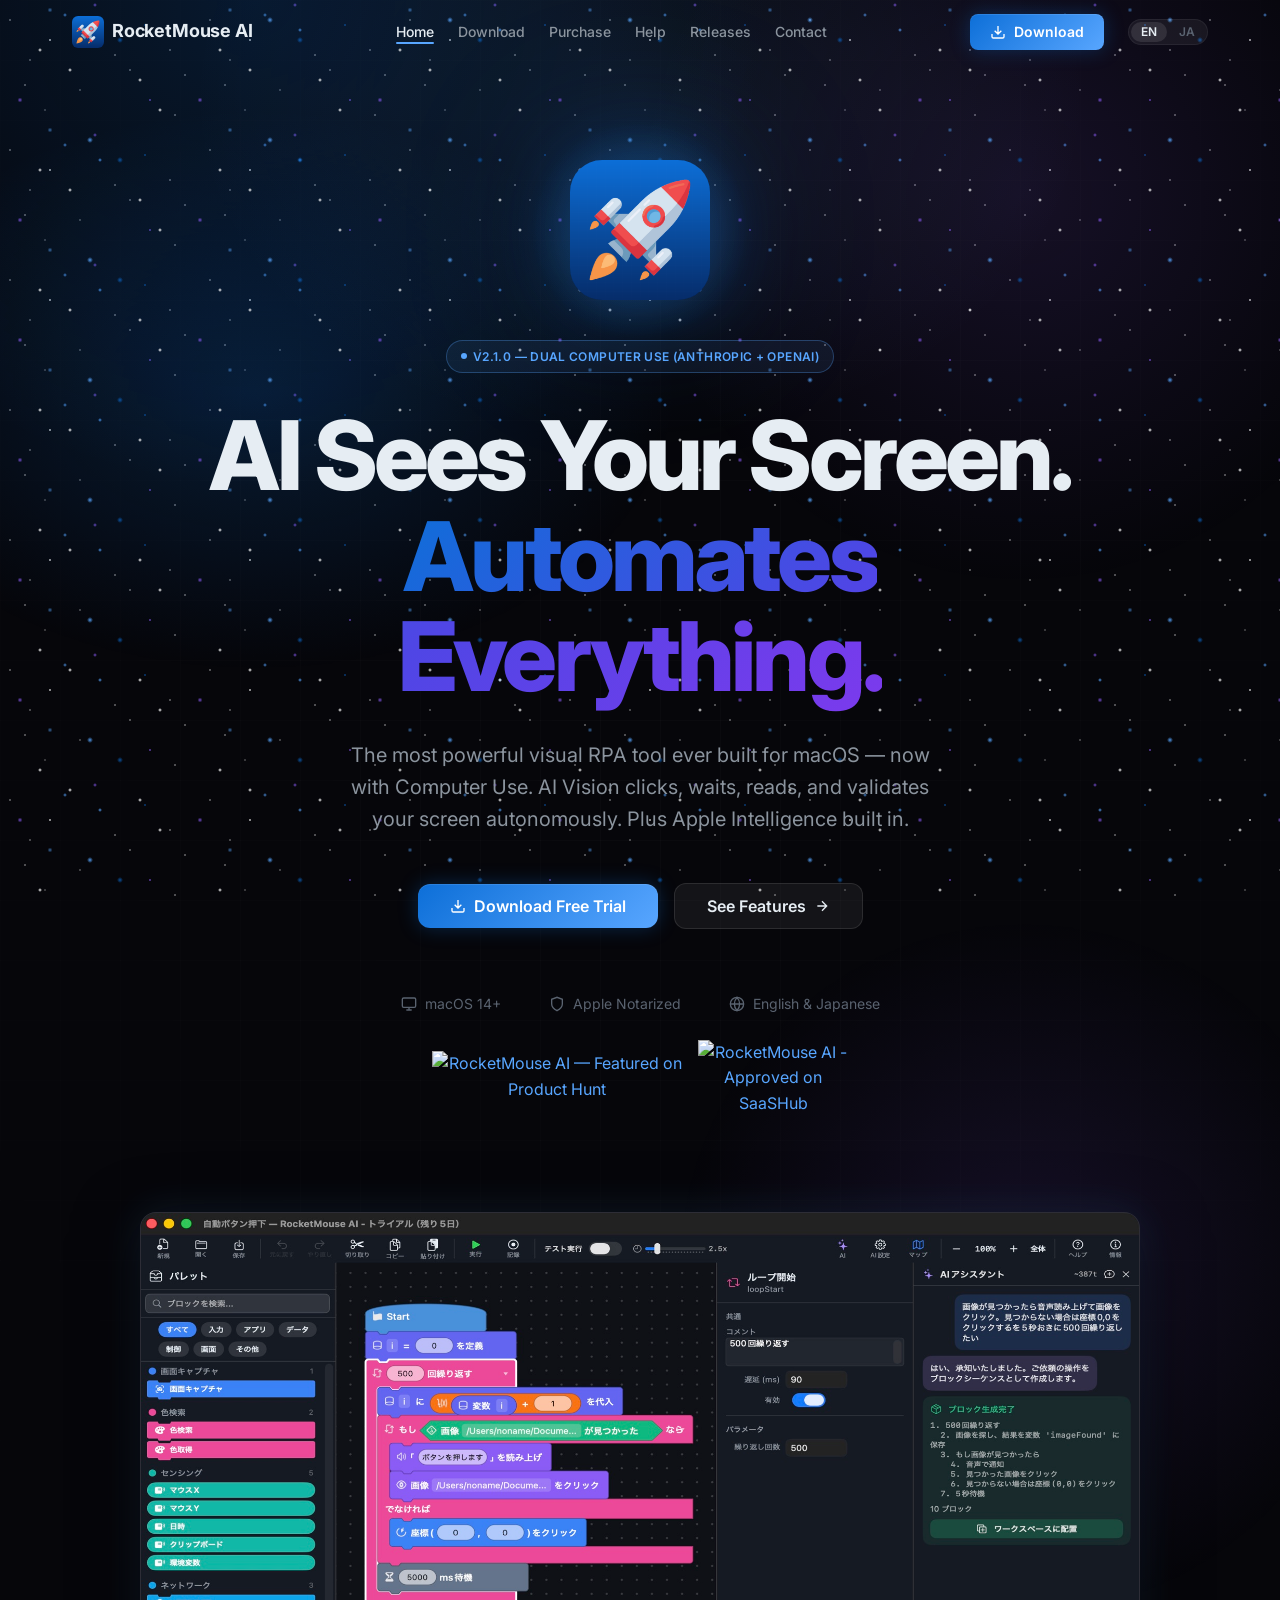
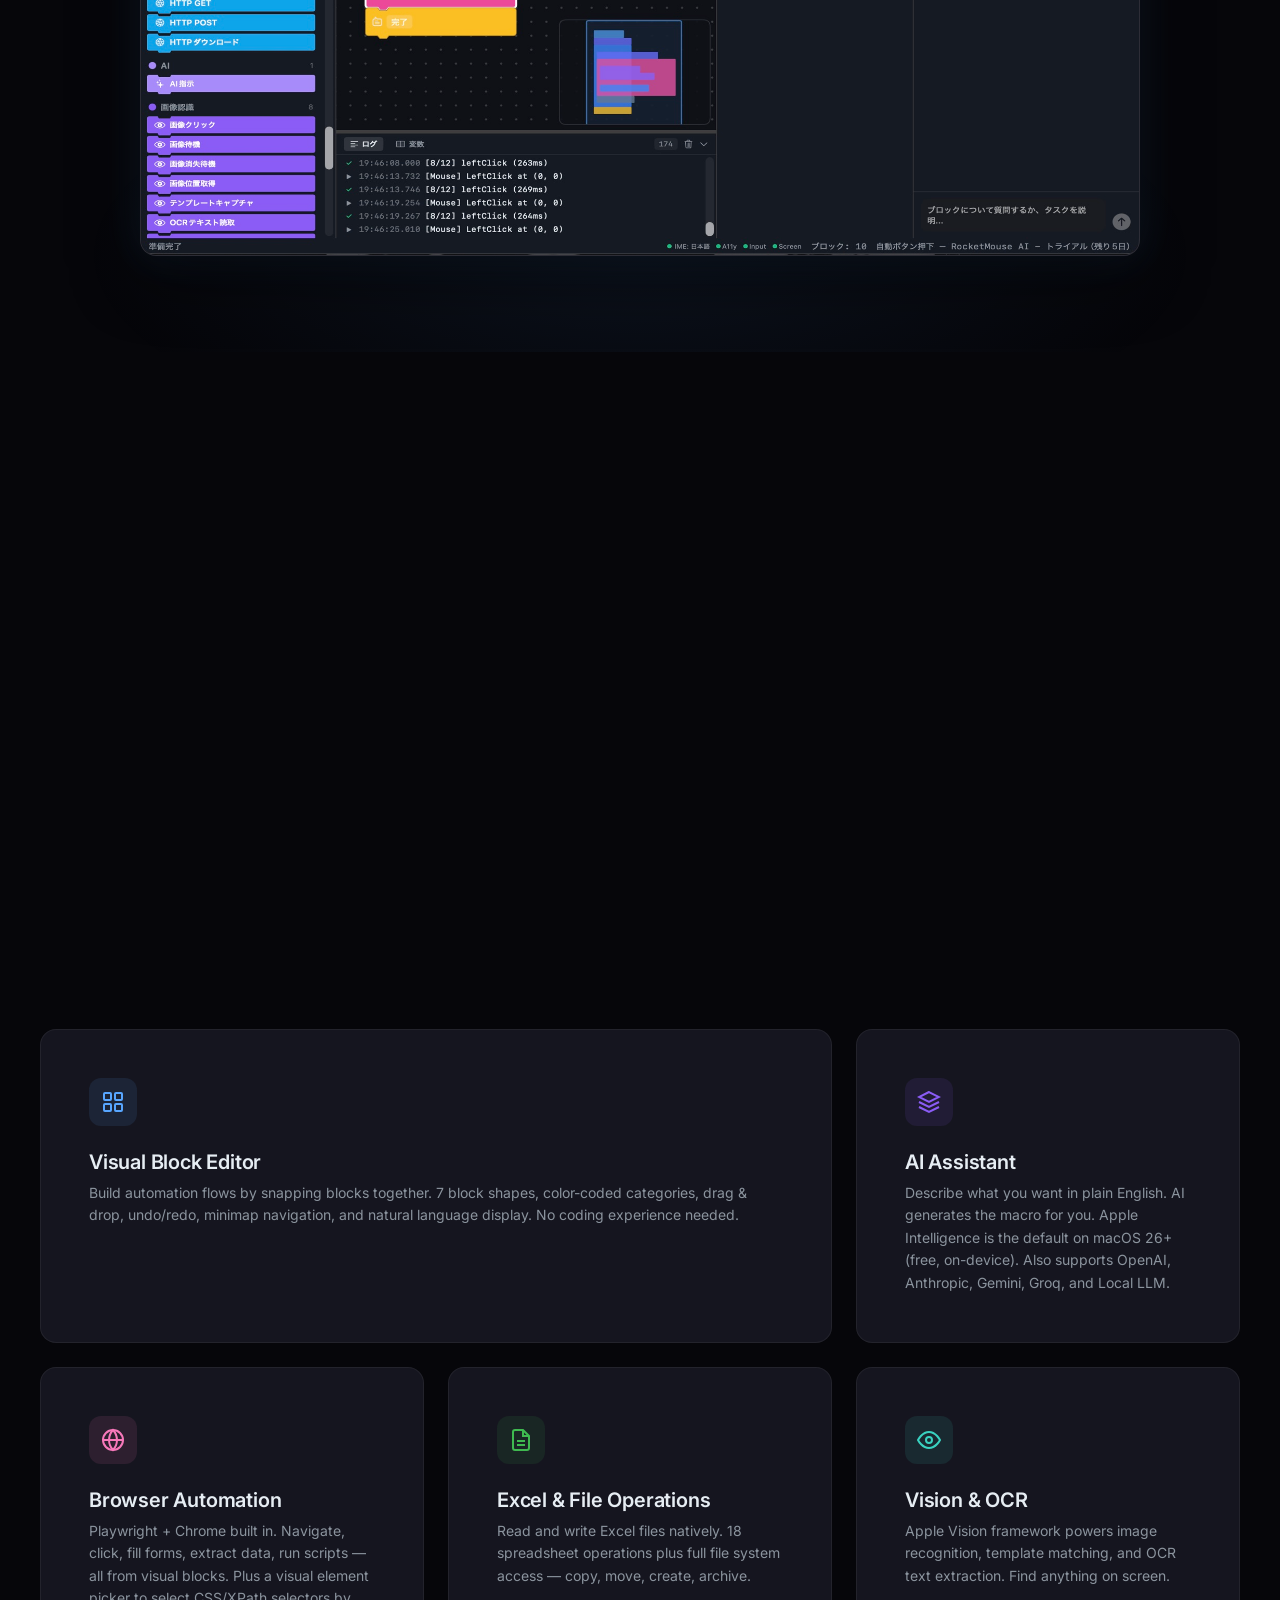
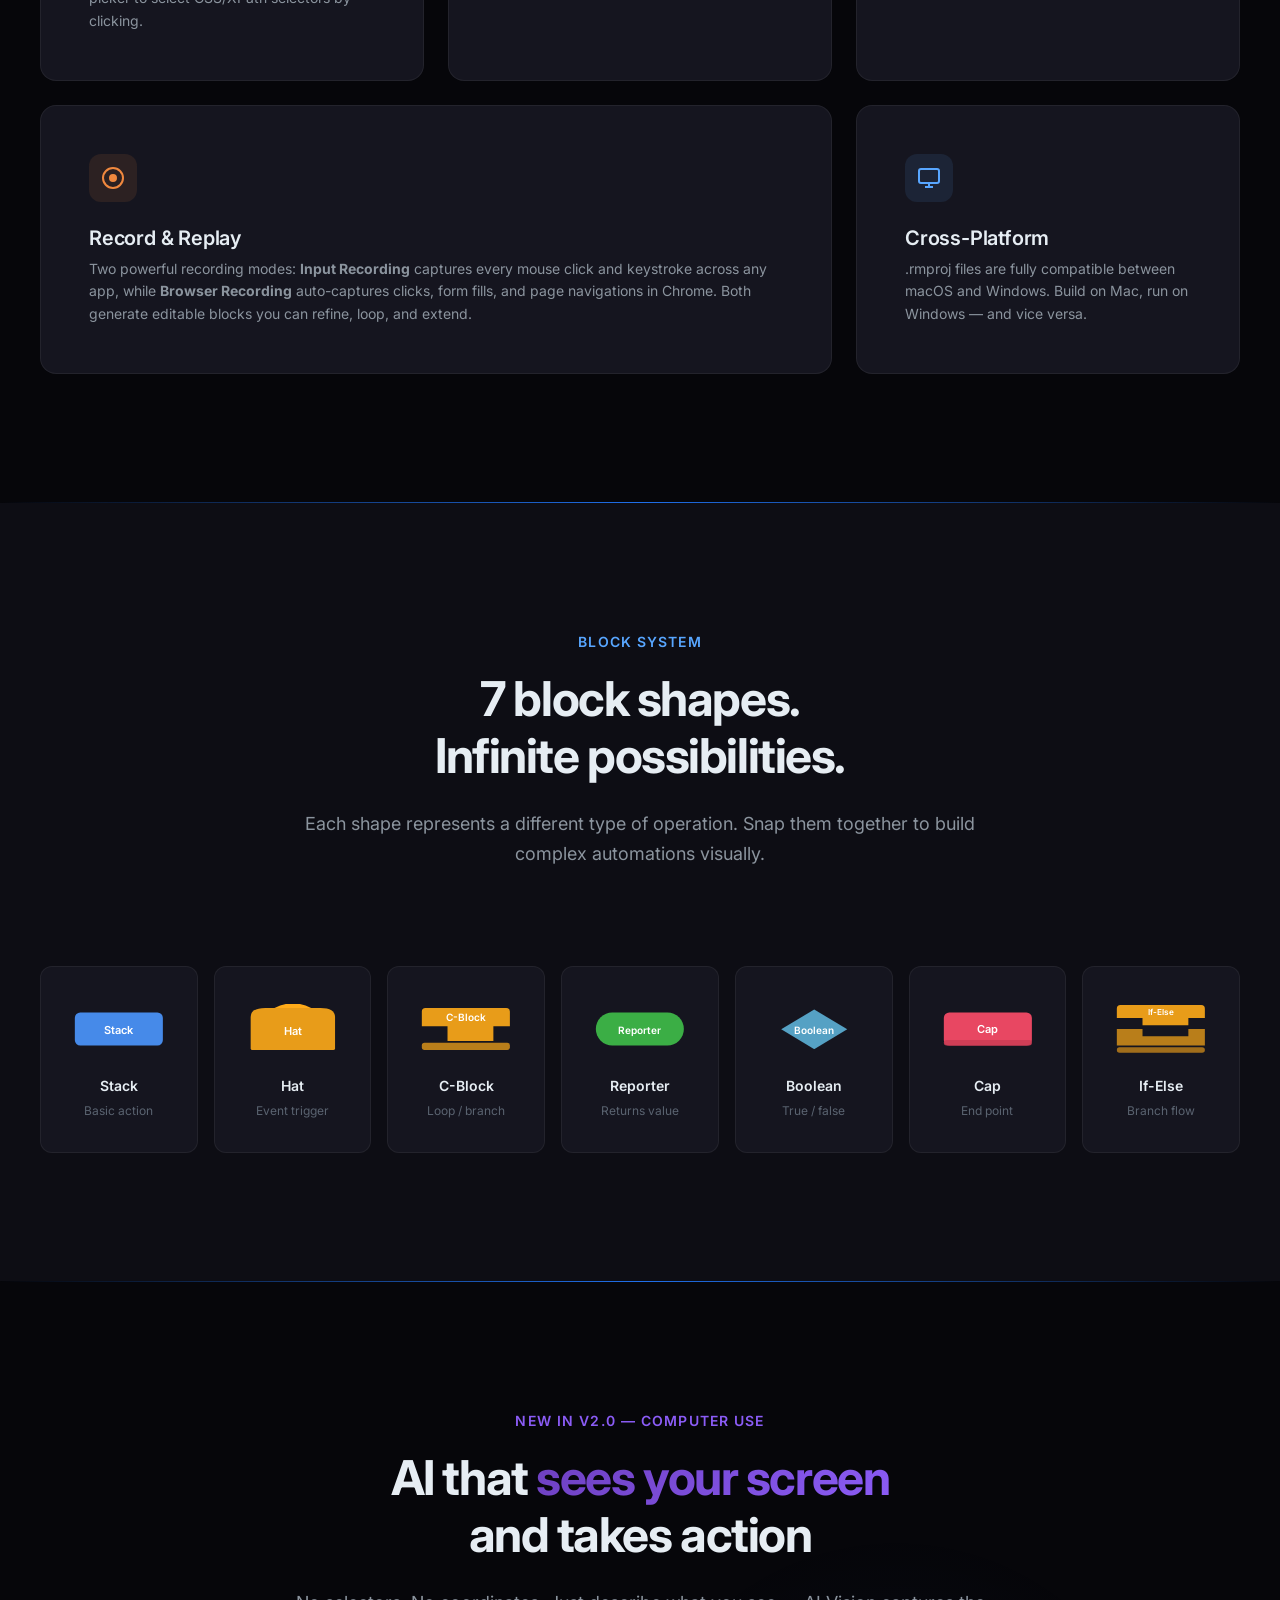
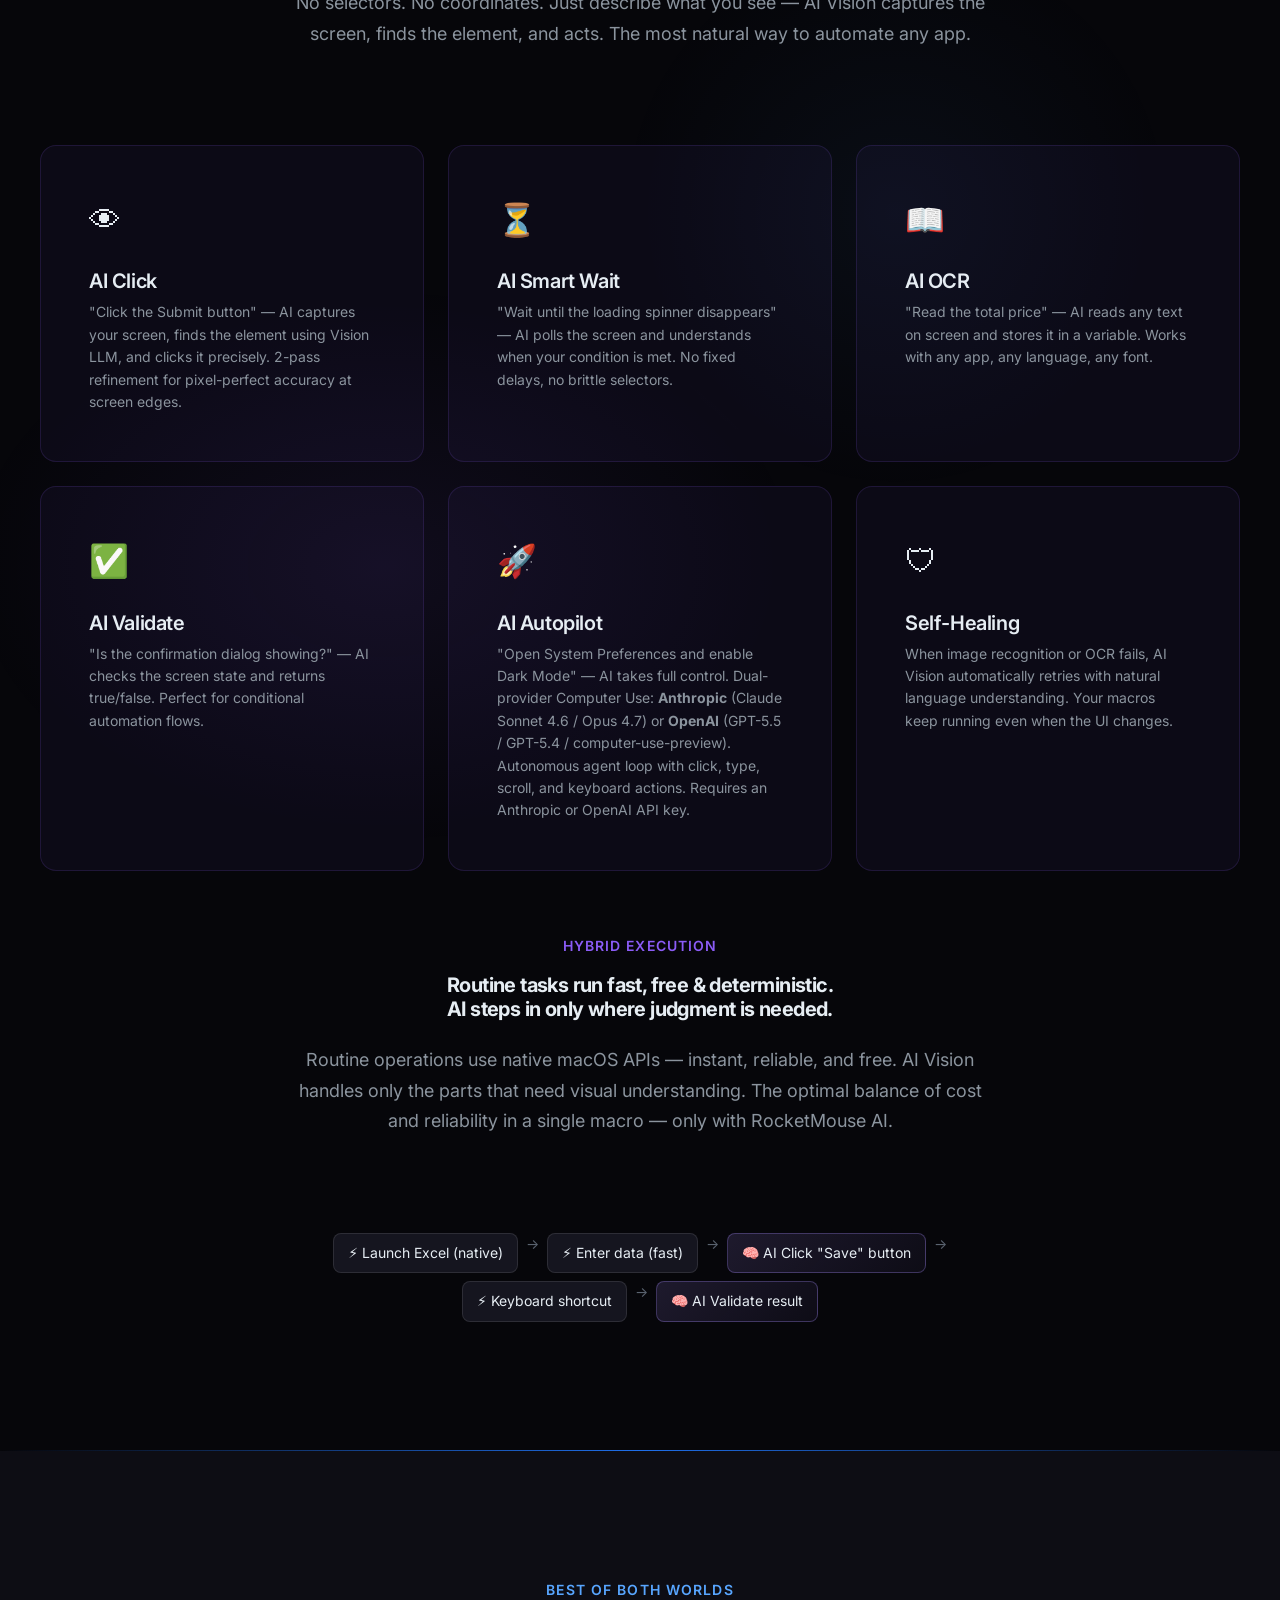
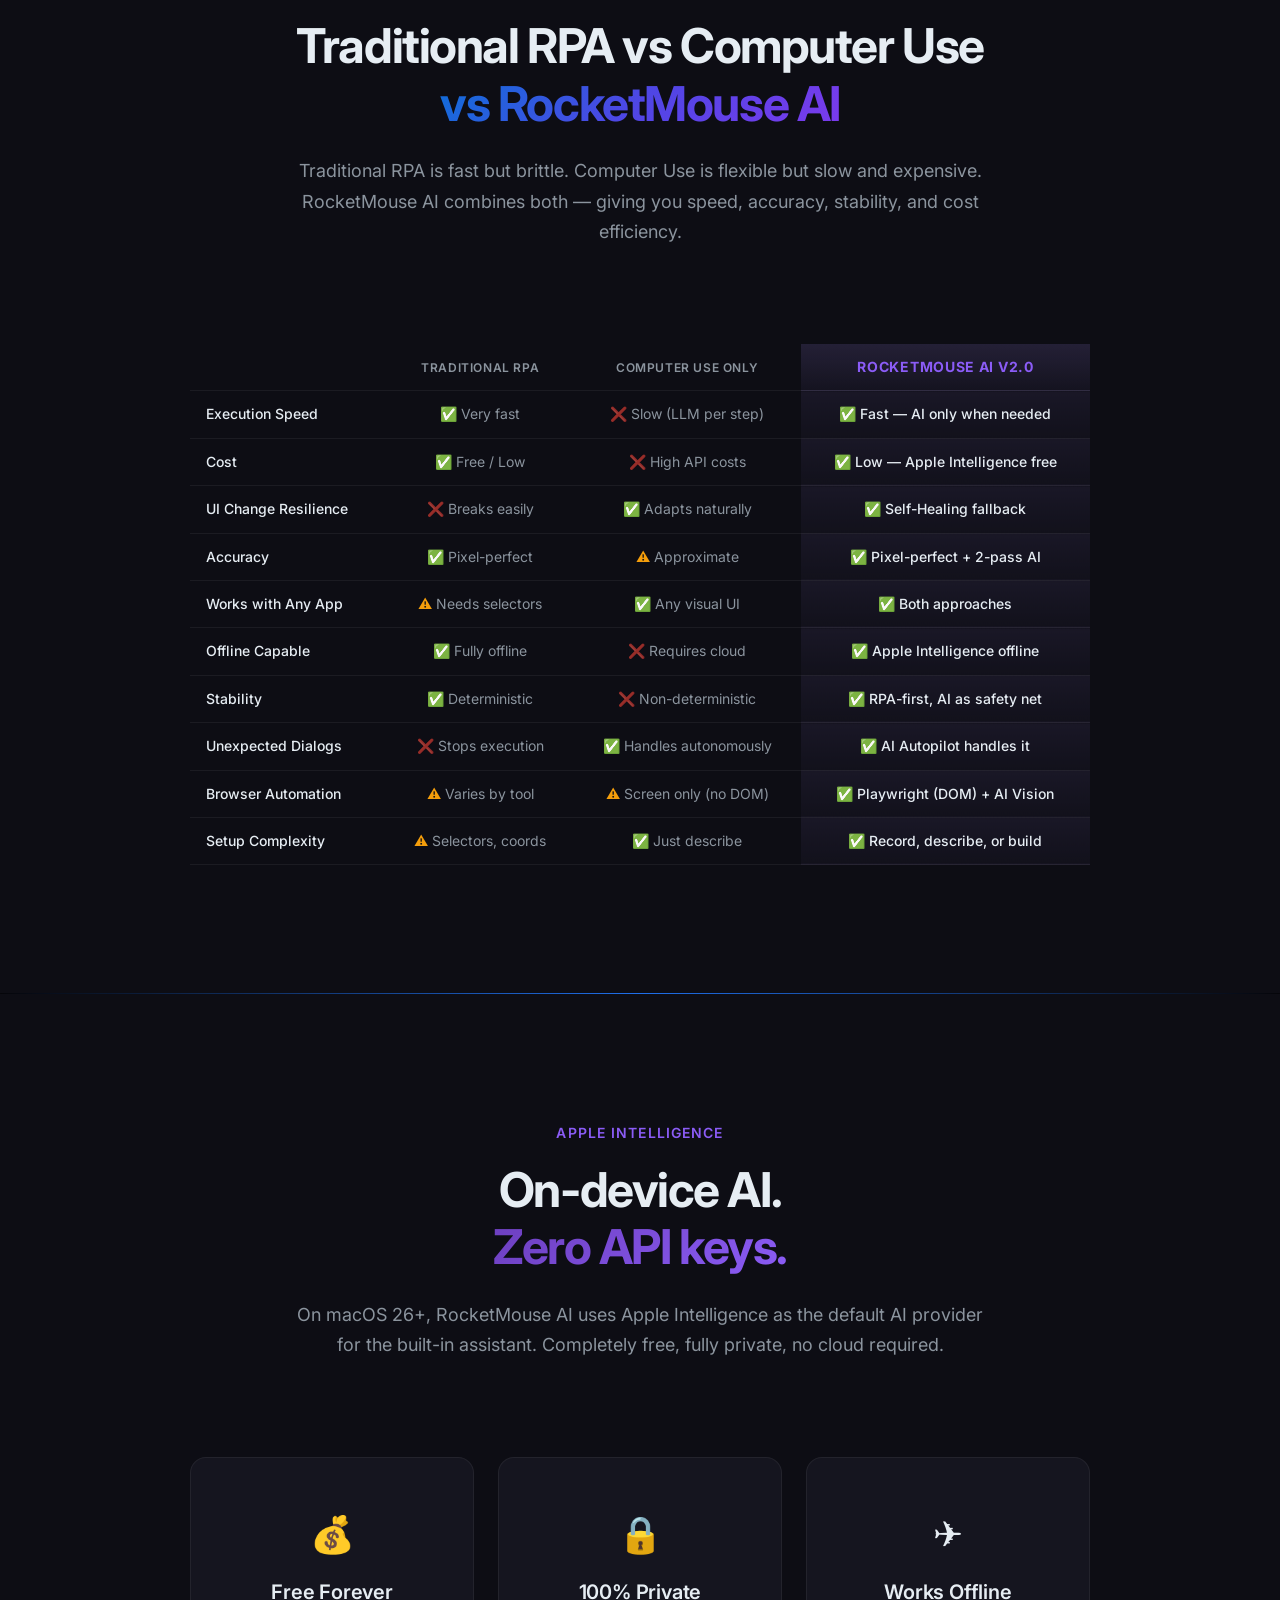
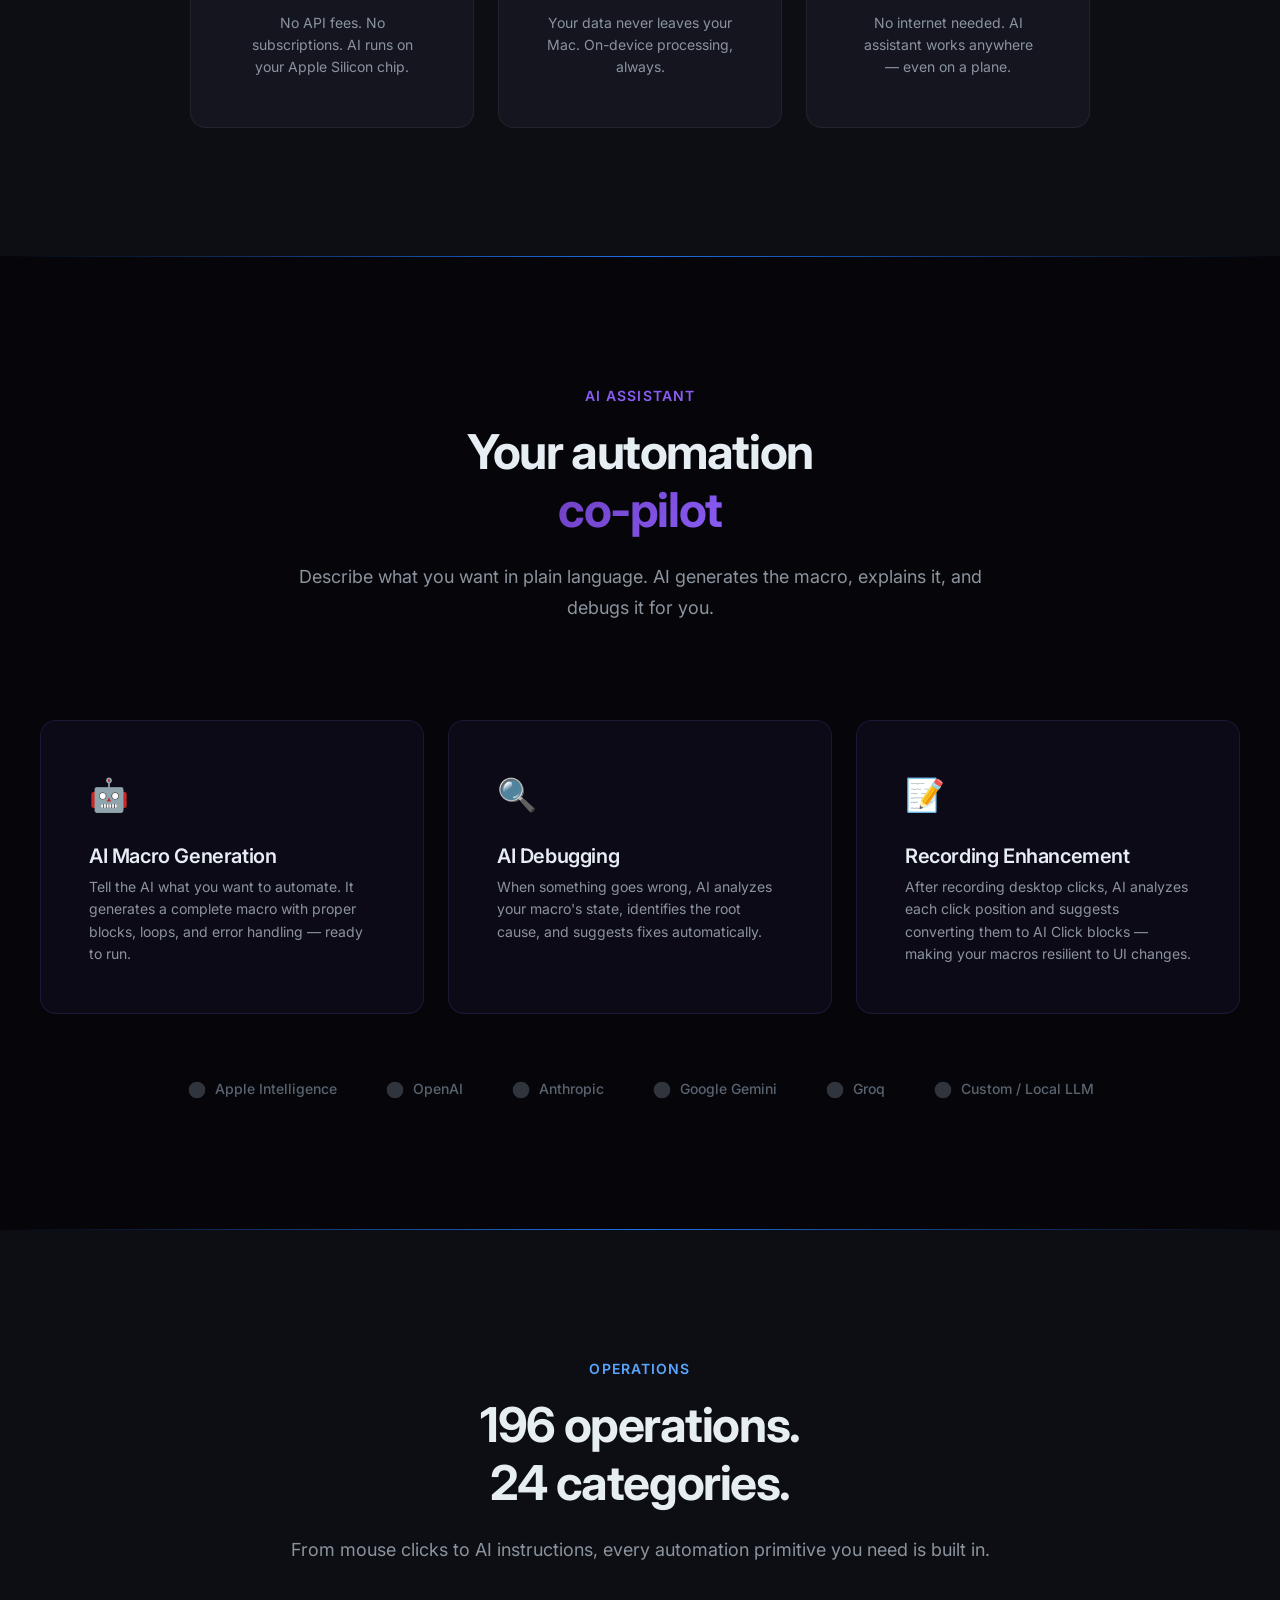
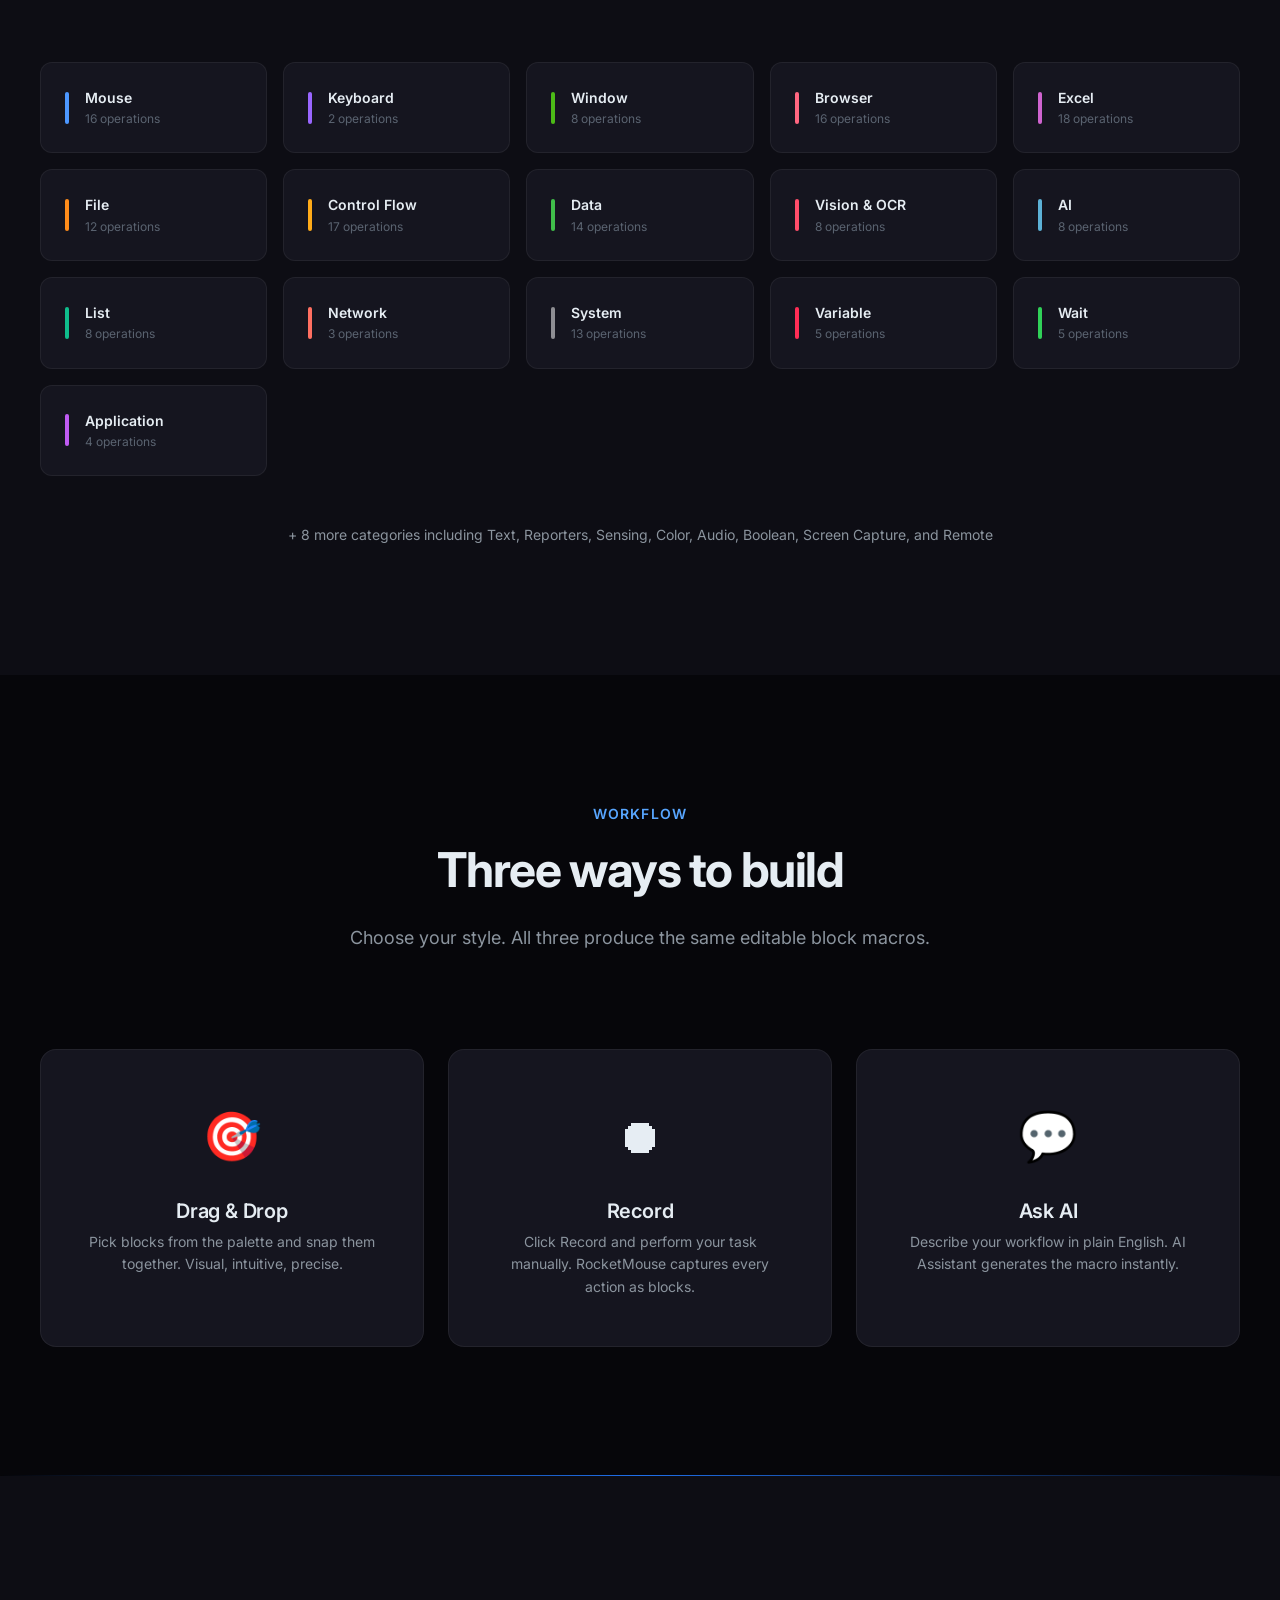
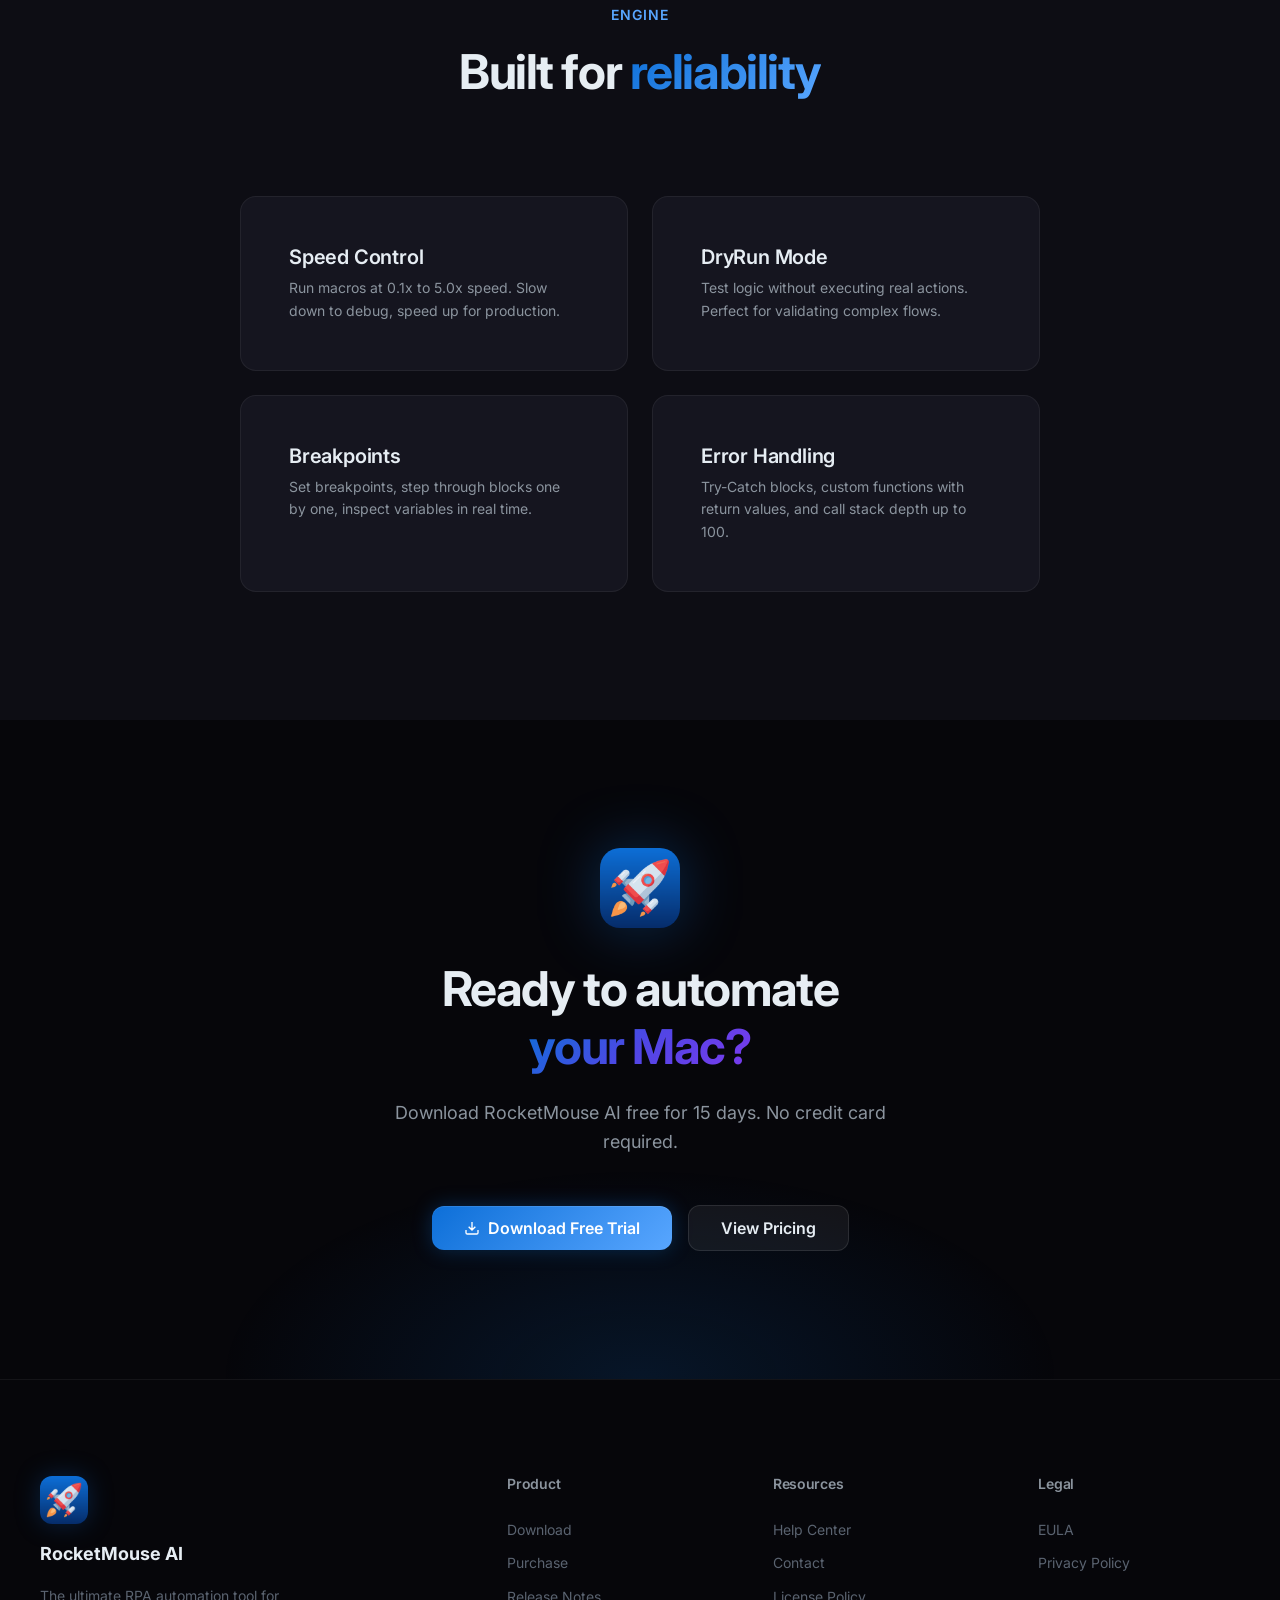
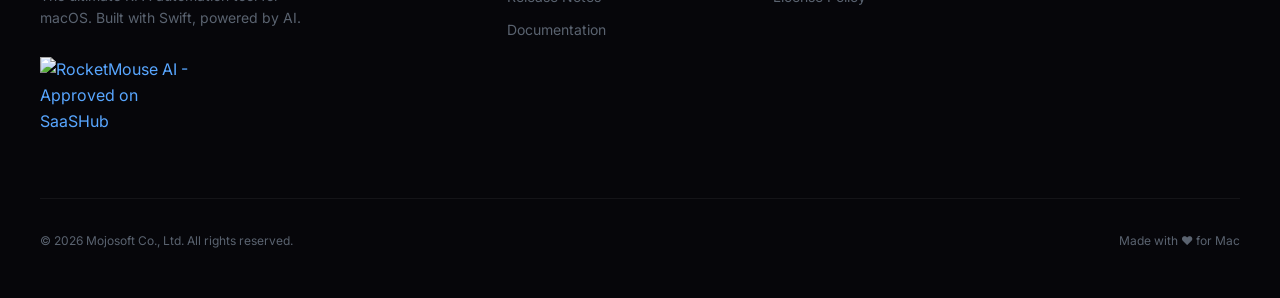
==== commit e19867f4: "Release v2.1.0 — Dual-provider AI Autopilot (Anthropic + OpenAI) - Update download links to RocketMo" ====
--- a/index.html
+++ b/index.html
@@ -91,7 +91,7 @@
       <div class="hero__badge reveal reveal-delay-1">
         <span class="badge">
           <span class="badge__dot"></span>
-          v2.0.6 — AI Vision &amp; Apple Intelligence
+          v2.1.0 — Dual Computer Use (Anthropic + OpenAI)
         </span>
       </div>
 
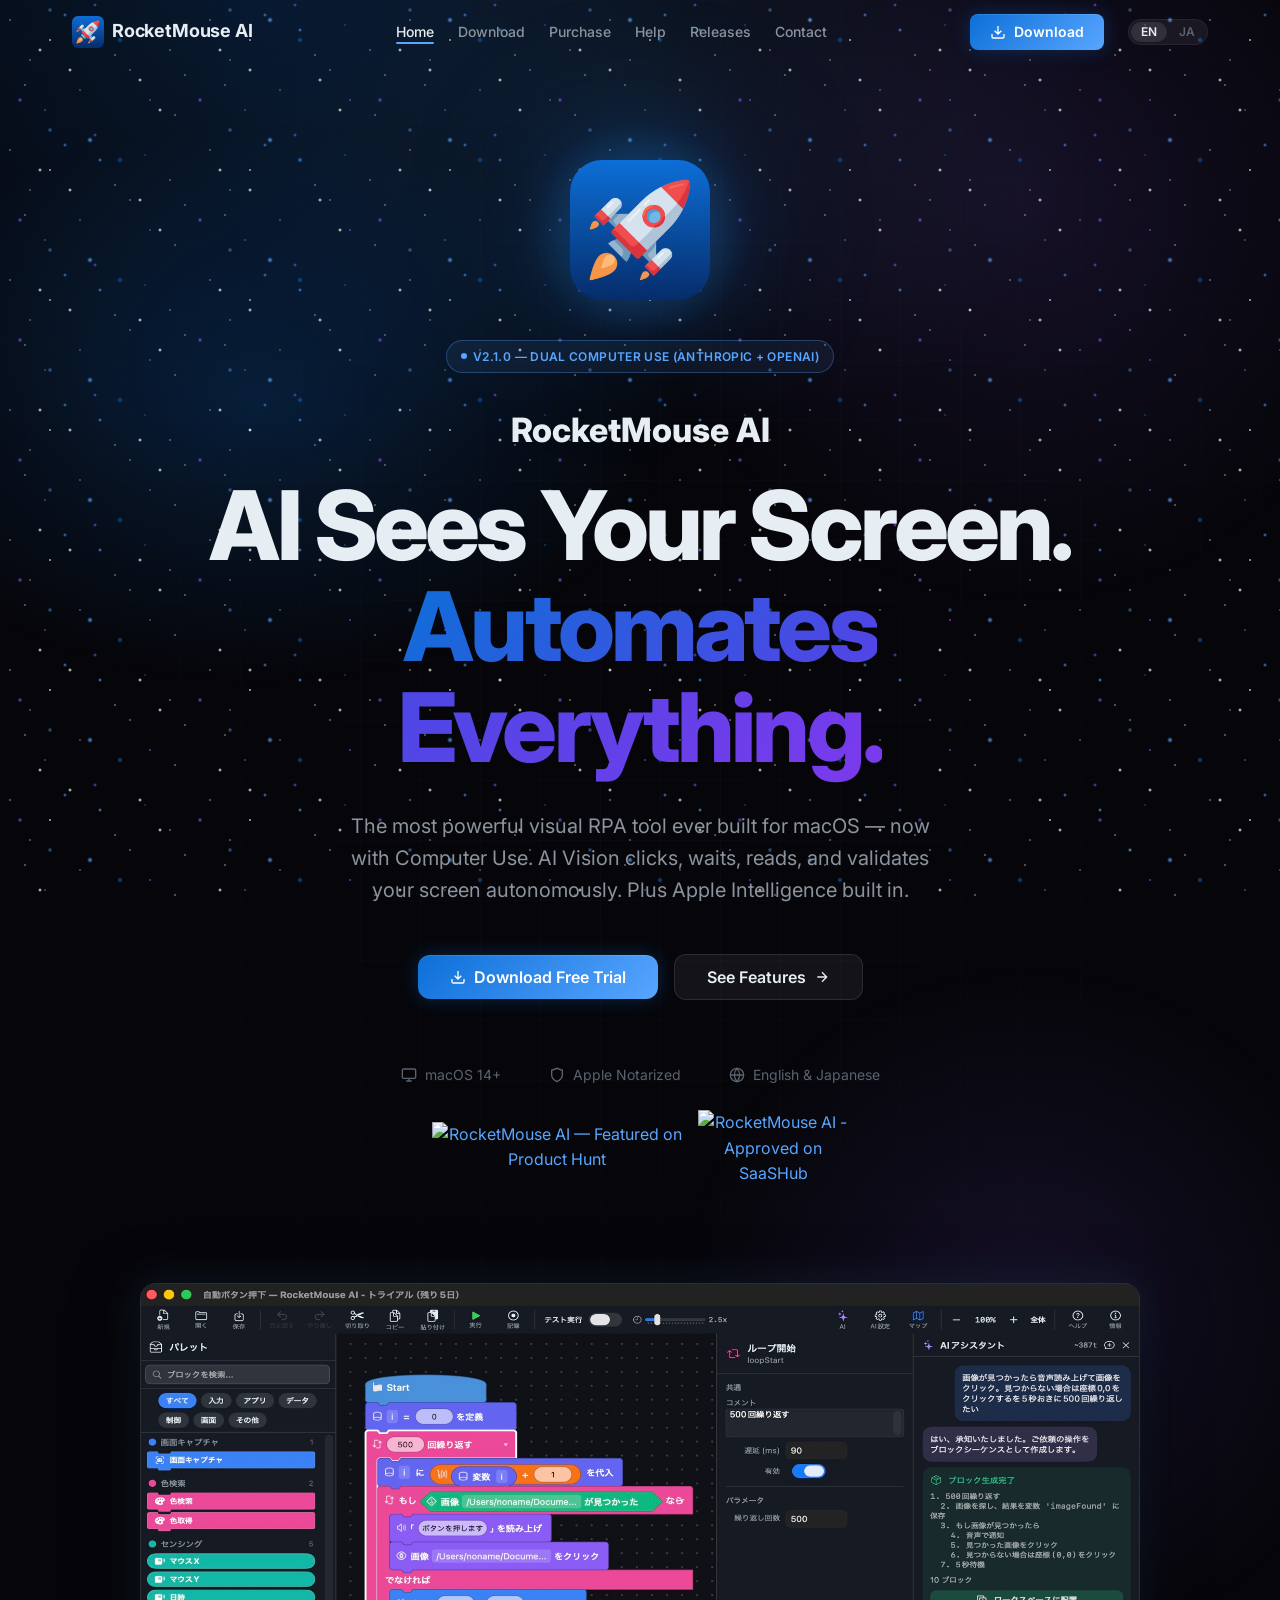
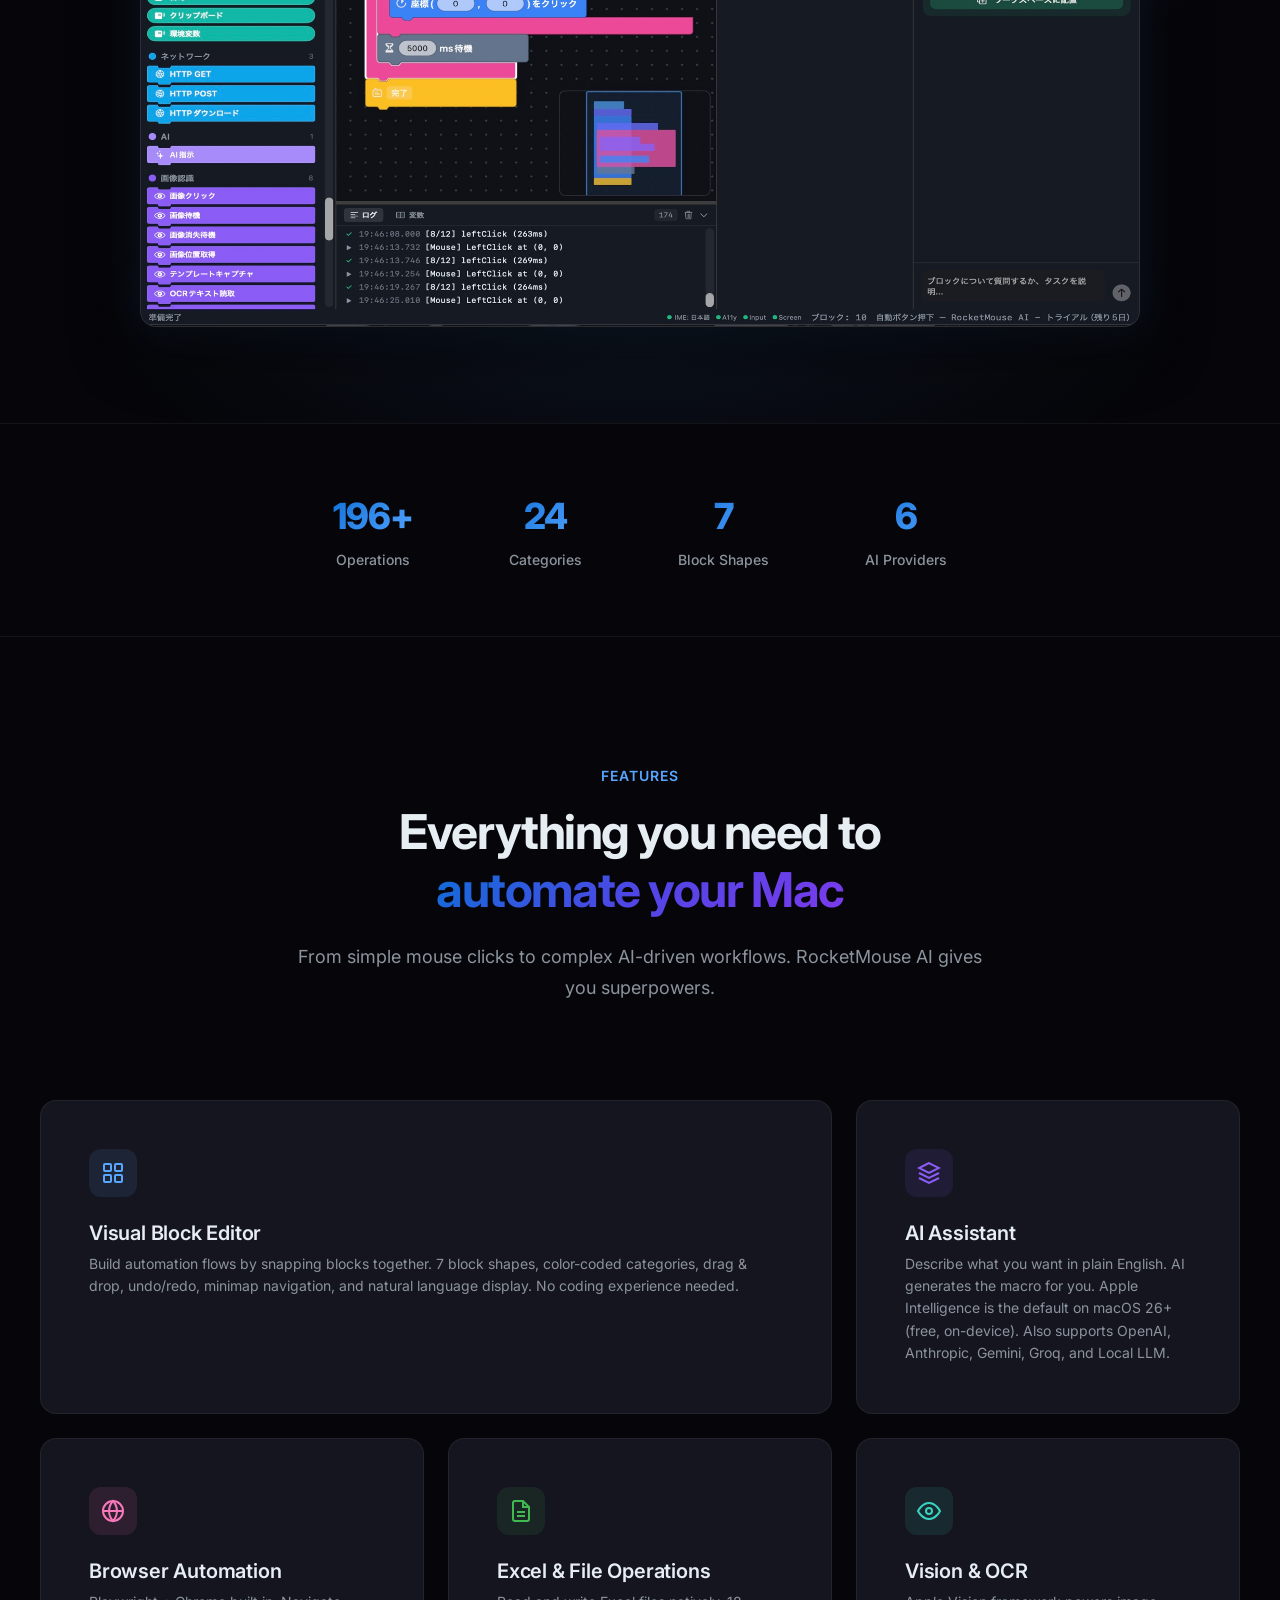
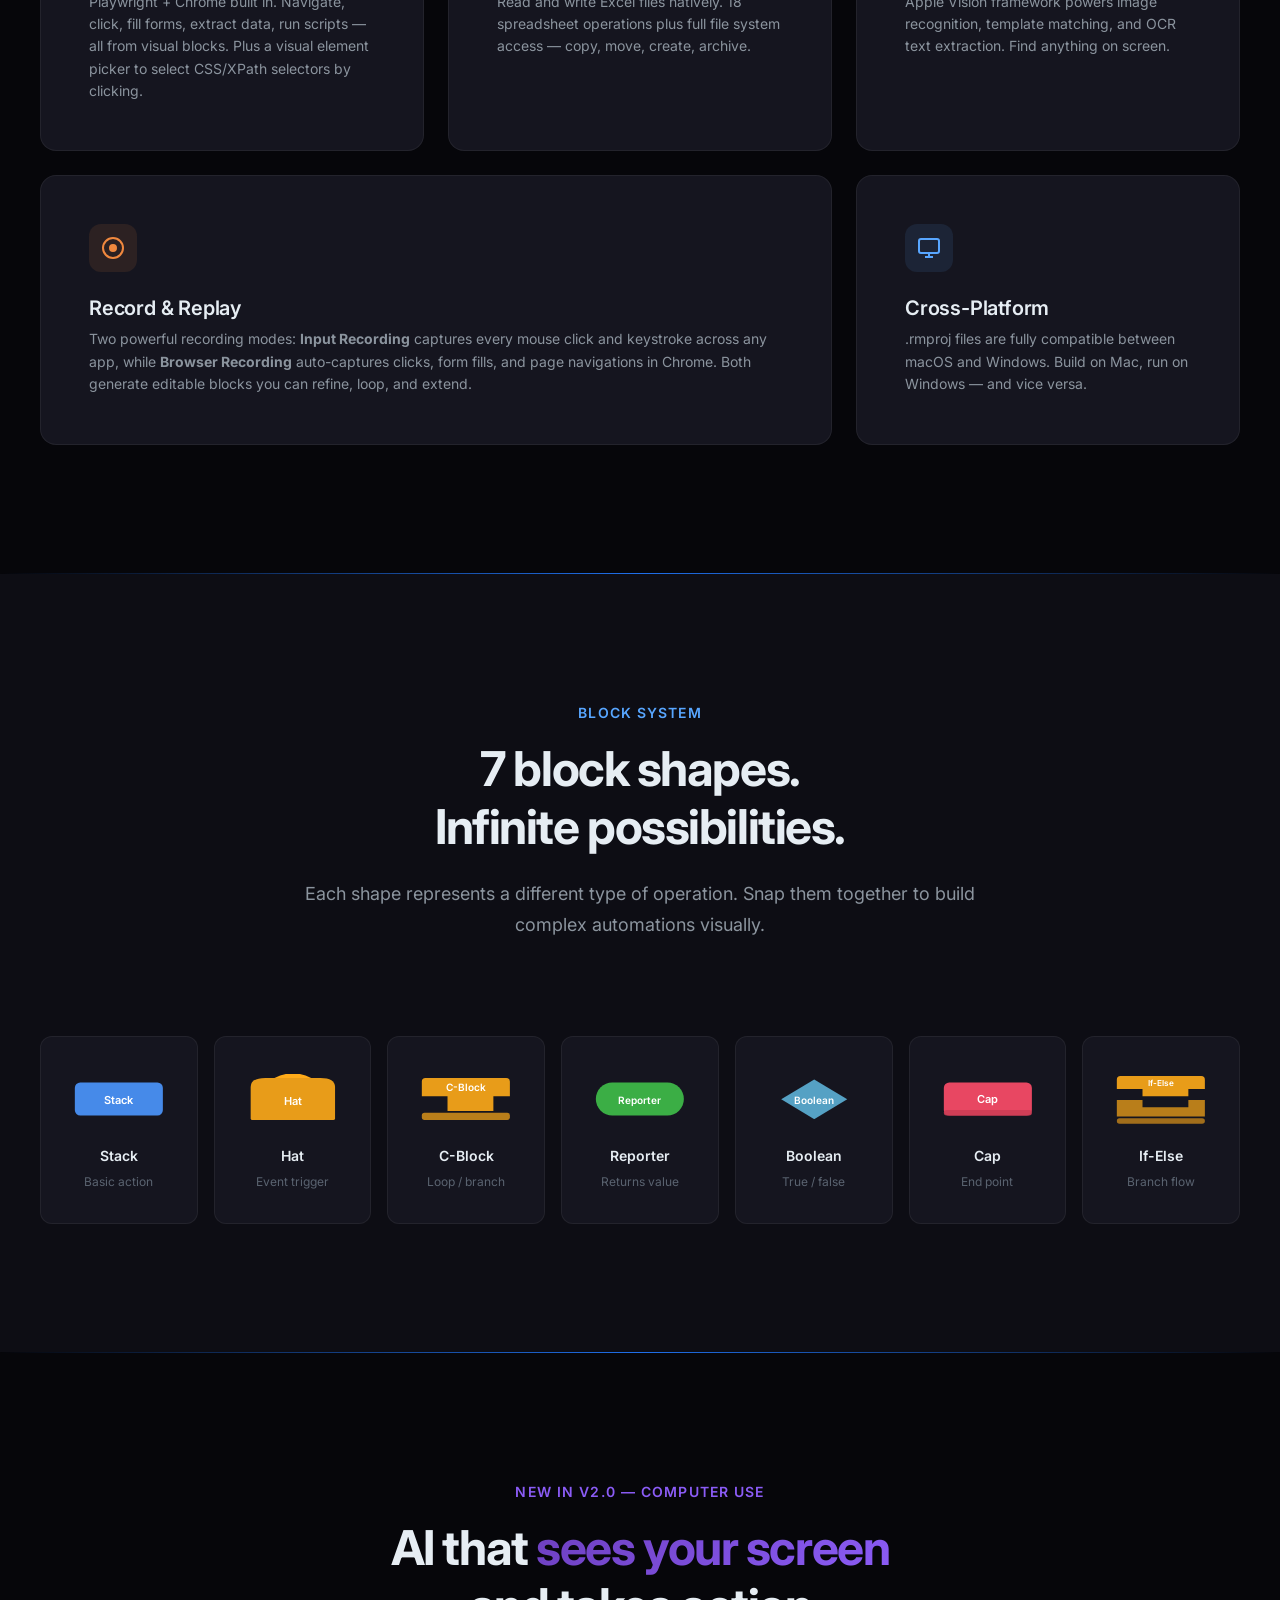
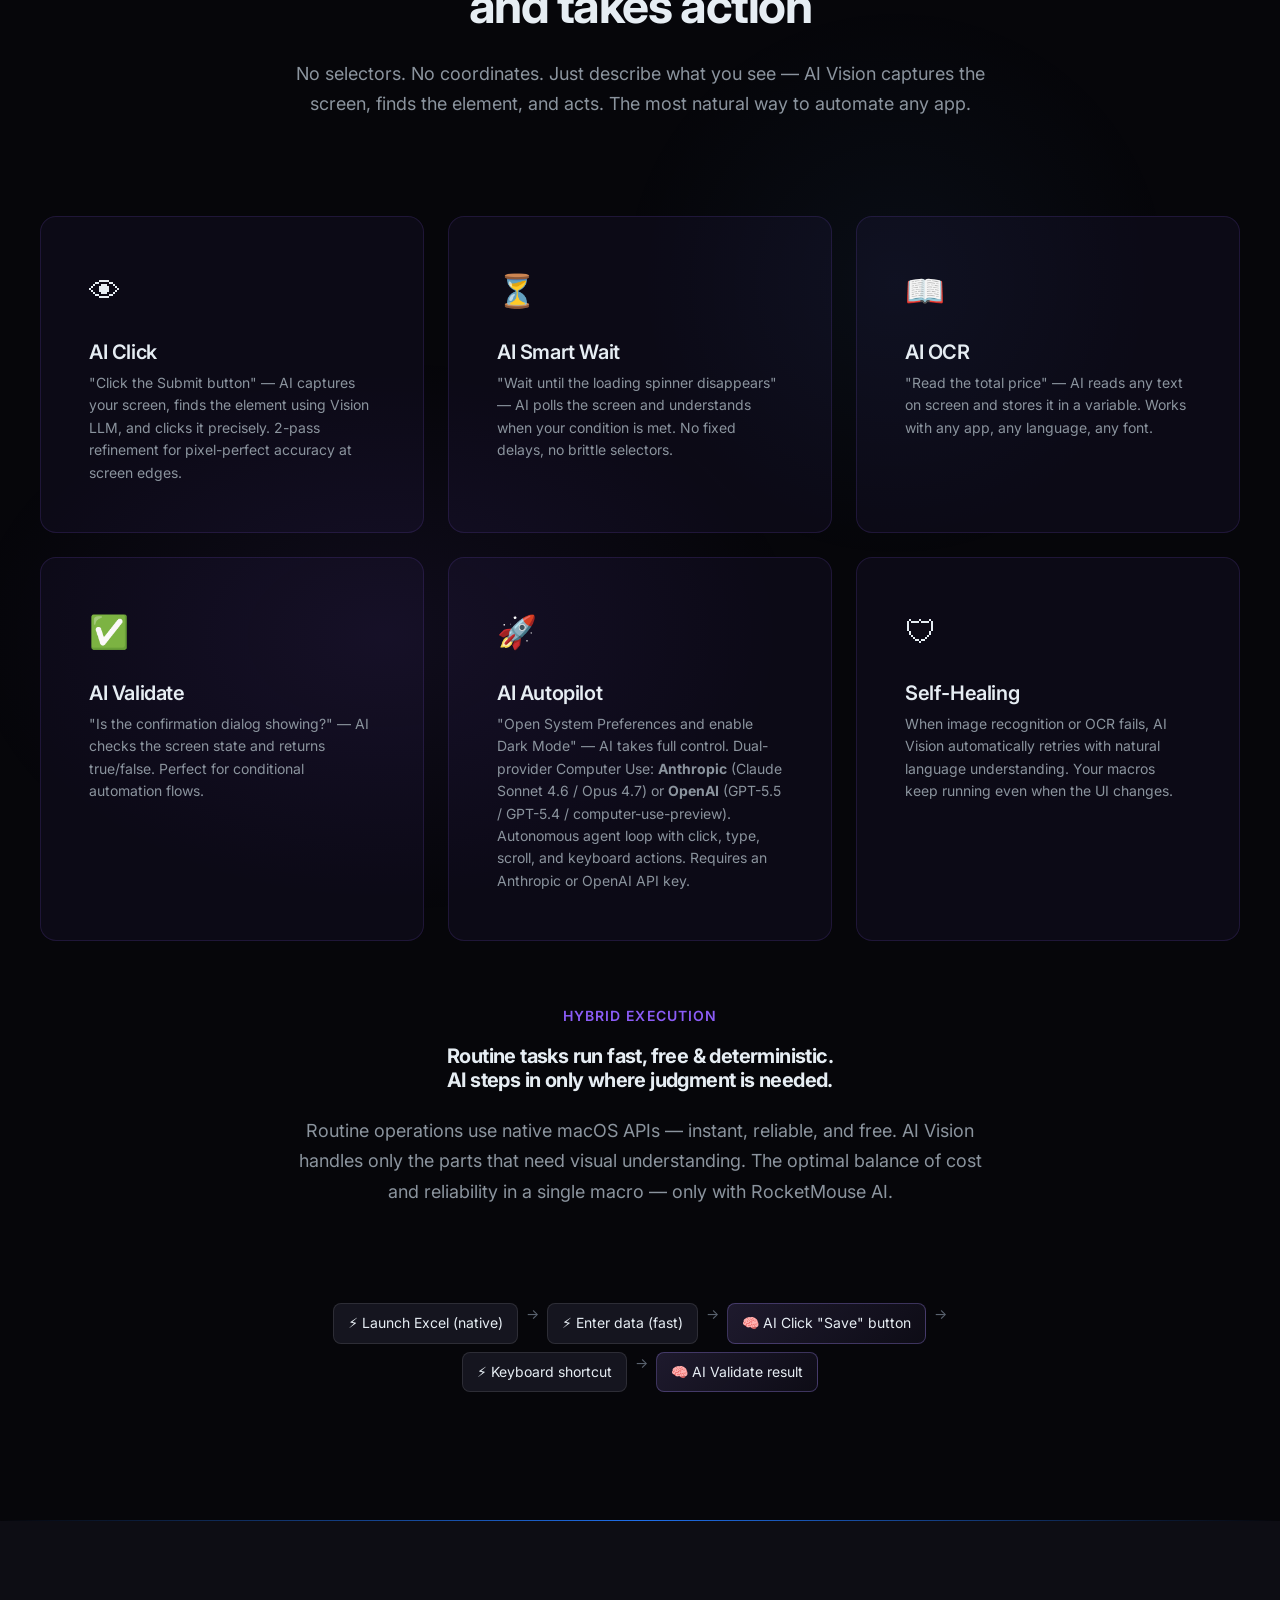
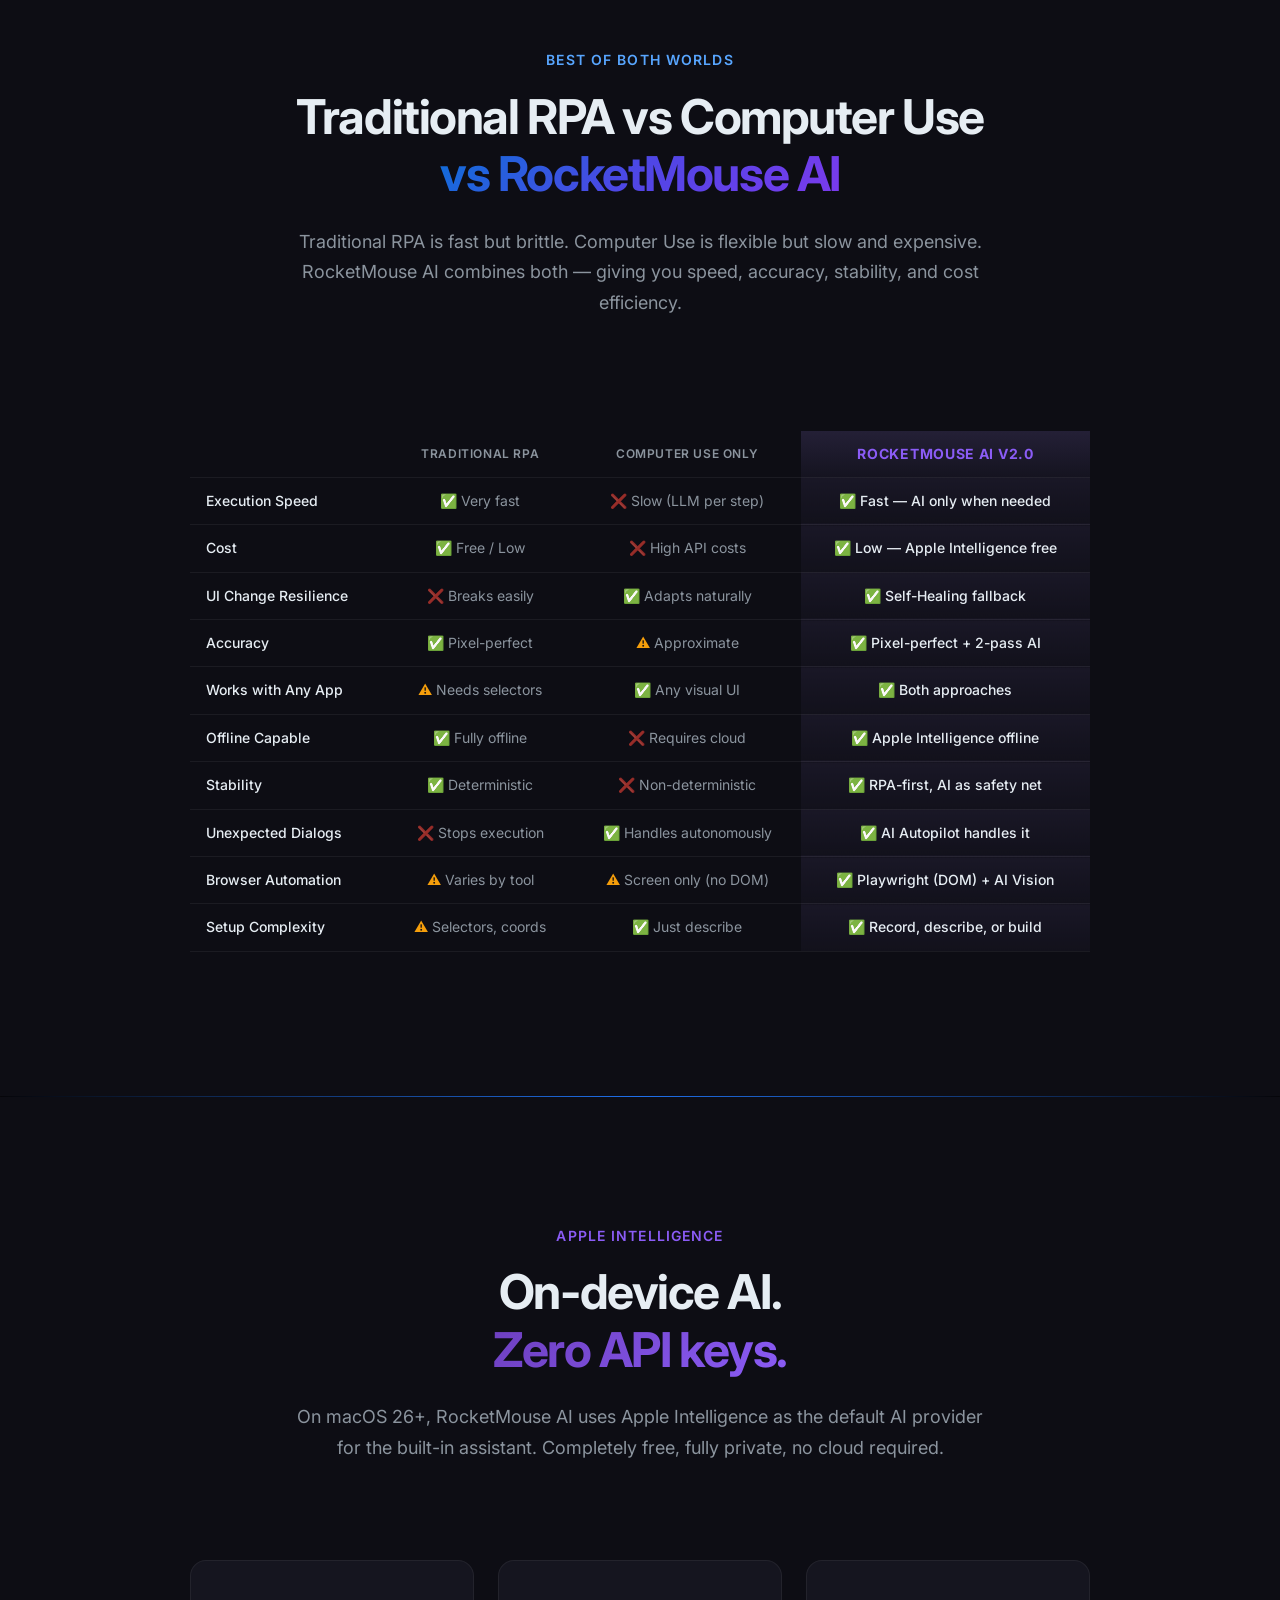
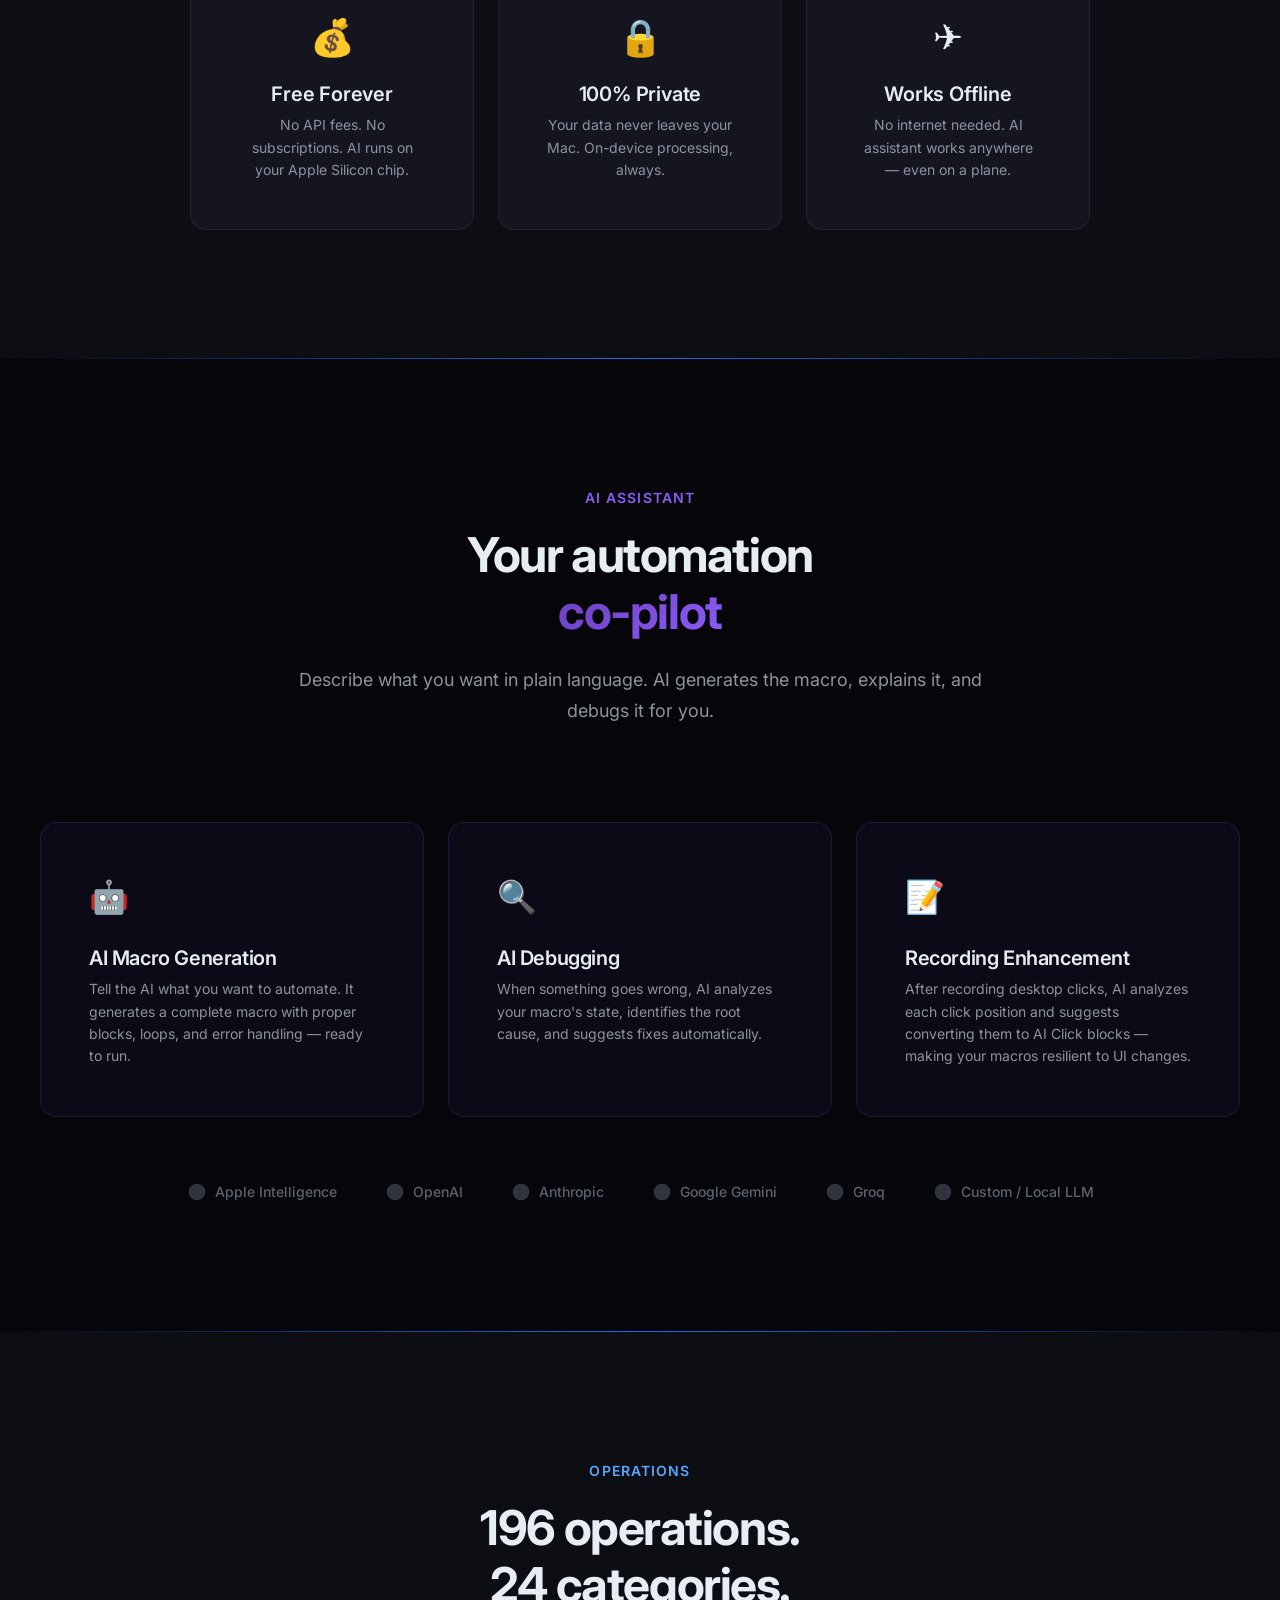
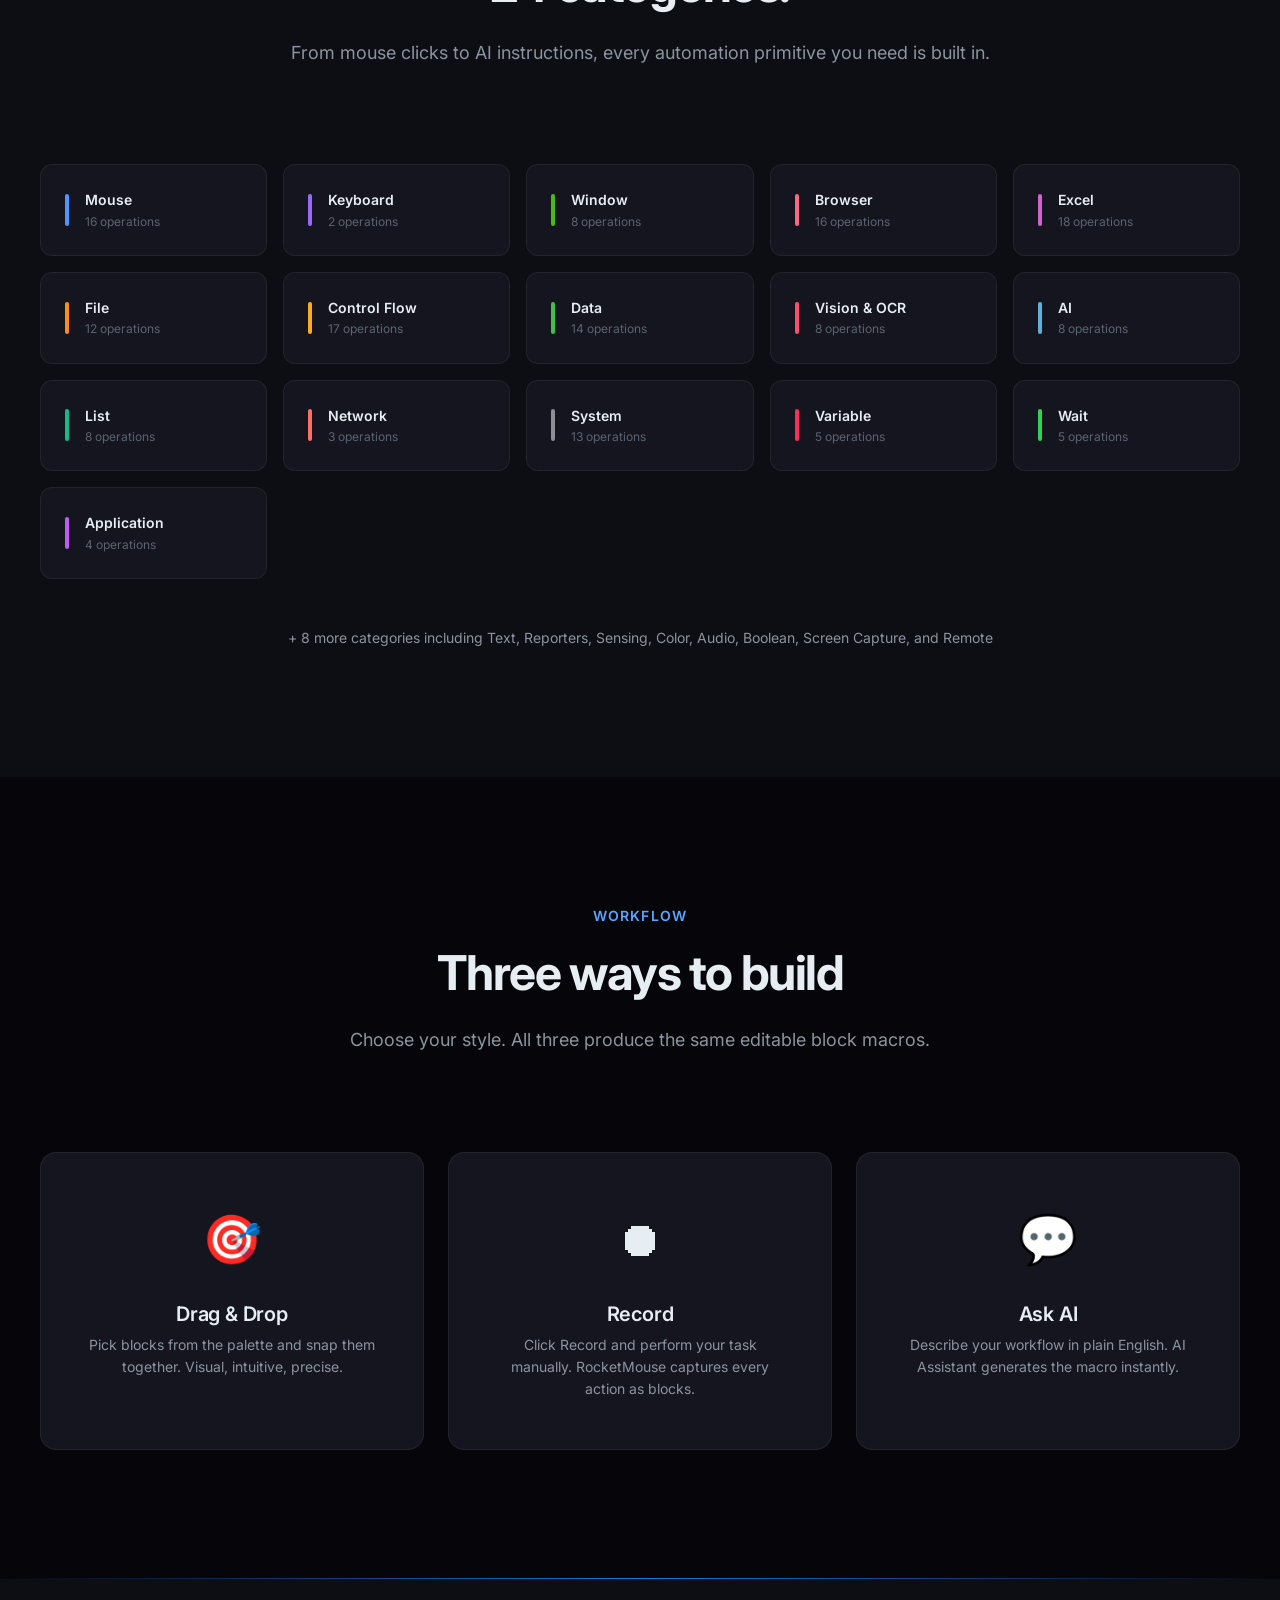
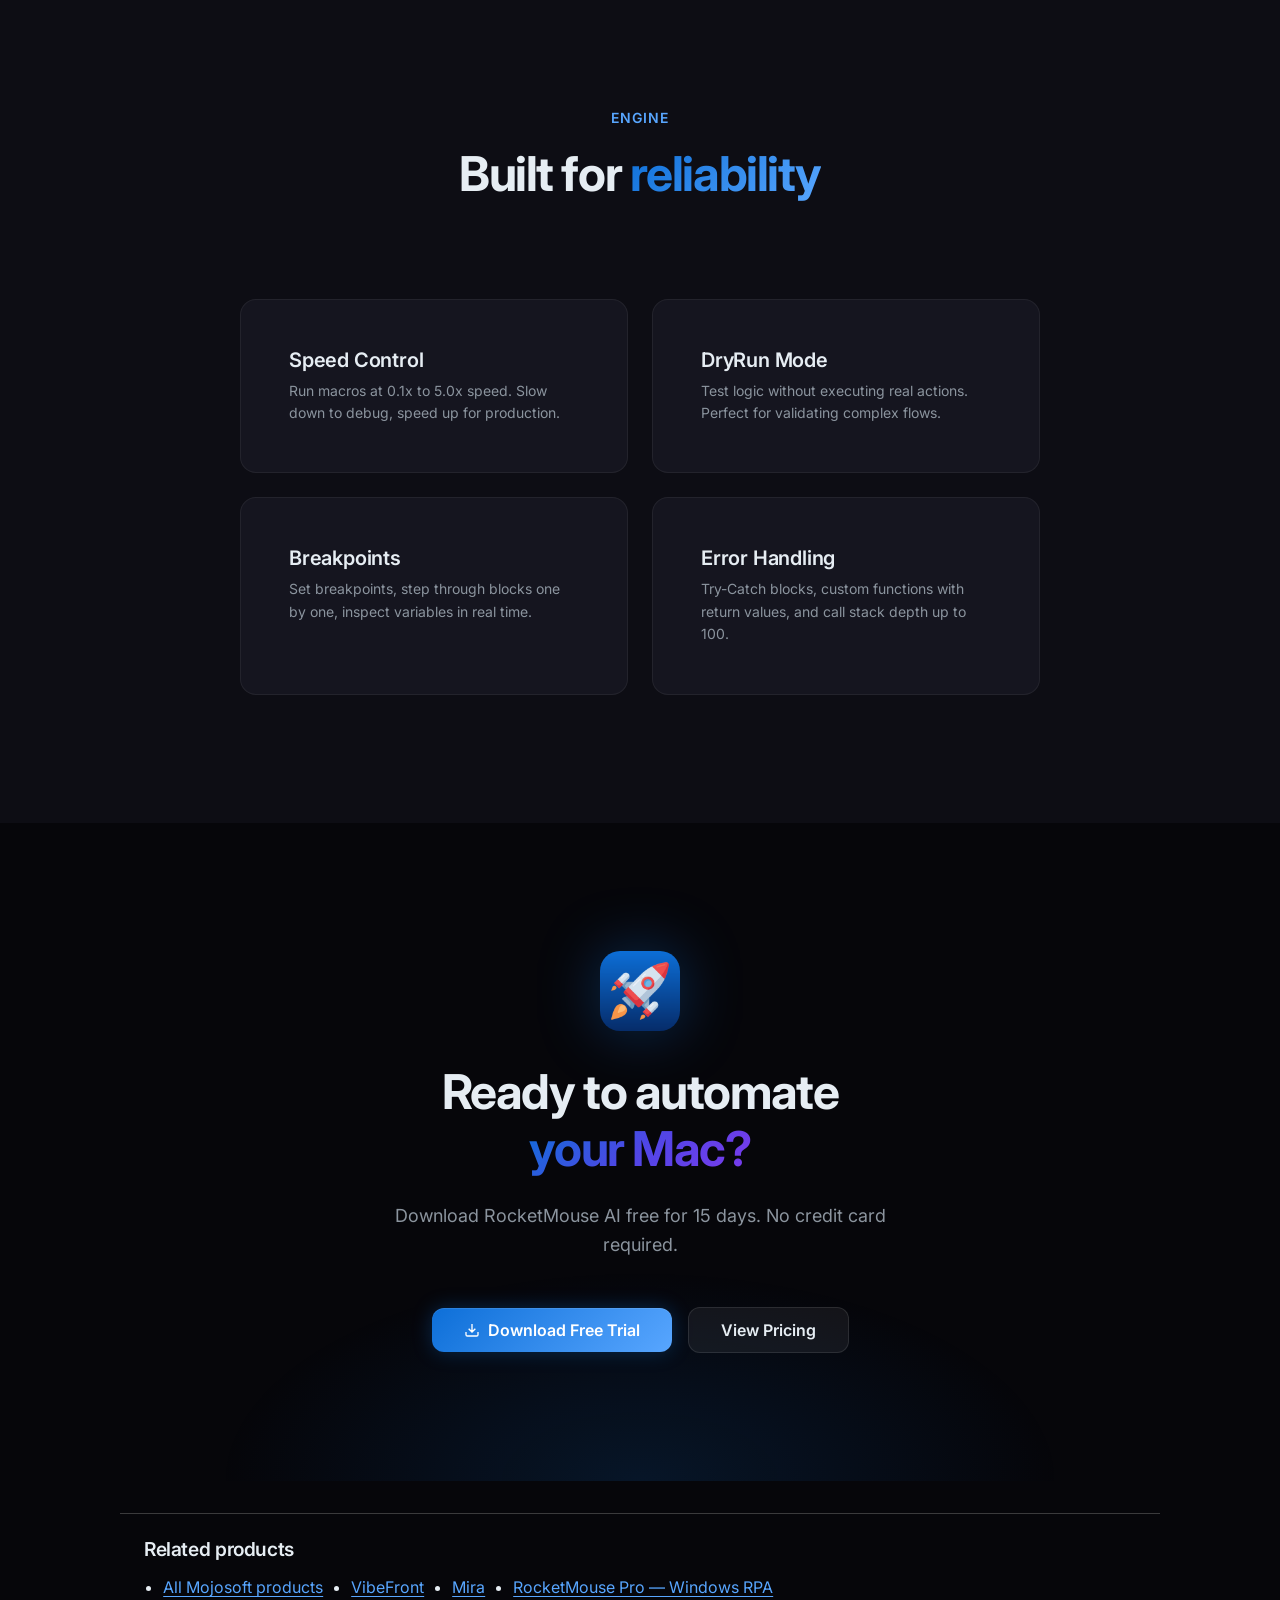
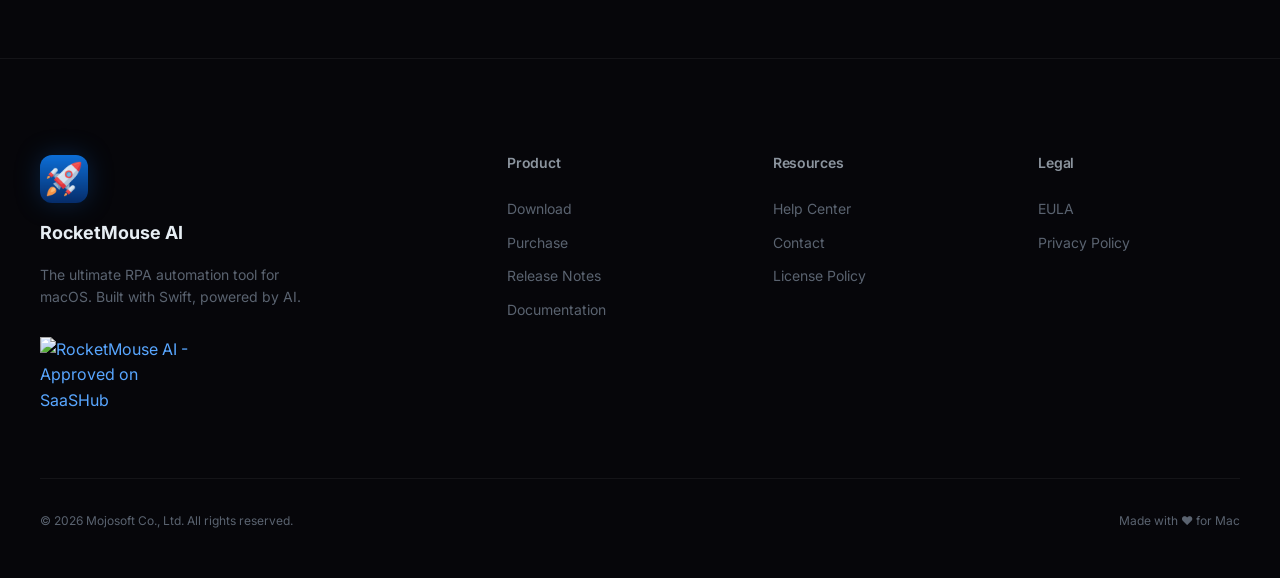
==== commit 06c2768b: "Improve product SEO, canonical URLs and language navigation" ====
--- a/index.html
+++ b/index.html
@@ -3,28 +3,101 @@
 <head>
   <meta charset="UTF-8">
   <meta name="viewport" content="width=device-width, initial-scale=1.0">
-  <title>RocketMouse AI — The Ultimate RPA for macOS</title>
-  <meta name="description" content="The most powerful visual RPA automation tool ever built for Mac. AI Vision (Computer Use), Apple Intelligence, 196 operations. Automate anything.">
+  <title>RocketMouse AI | Mac Automation &amp; Visual RPA</title>
+  <meta name="description" content="Automate mouse actions, browser tasks and Excel on Mac. Record workflows or build visual blocks with AI assistance and Computer Use. For macOS 14 or later, with a 15-day trial.">
   <meta name="theme-color" content="#06060a">
-  <link rel="canonical" href="https://mojosoftjp.github.io/rocketmouse/">
-  <link rel="alternate" hreflang="en" href="https://mojosoftjp.github.io/rocketmouse/">
-  <link rel="alternate" hreflang="ja" href="https://mojosoftjp.github.io/rocketmouse/ja/">
-  <meta property="og:title" content="RocketMouse AI — The Ultimate RPA for macOS">
-  <meta property="og:description" content="The most powerful visual RPA automation tool ever built for Mac. Automate anything with AI-powered block programming.">
+  
+  
+  
+  <meta property="og:title" content="RocketMouse AI | Mac Automation &amp; Visual RPA">
+  <meta property="og:description" content="Automate mouse actions, browser tasks and Excel on Mac. Record workflows or build visual blocks with AI assistance and Computer Use. For macOS 14 or later, with a 15-day trial.">
   <meta property="og:type" content="website">
-  <meta property="og:url" content="https://mojosoftjp.github.io/rocketmouse/">
-  <meta property="og:image" content="https://mojosoftjp.github.io/rocketmouse/images/og-image.png">
-  <meta property="og:site_name" content="RocketMouse AI">
+  <meta property="og:url" content="https://mojosoftjp.github.io/rocketmouse-mac/">
+  <meta property="og:image" content="https://mojosoftjp.github.io/rocketmouse-mac/images/og-image.png">
+  <meta property="og:site_name" content="Mojosoft">
   <meta name="twitter:card" content="summary_large_image">
-  <meta name="twitter:title" content="RocketMouse AI — The Ultimate RPA for macOS">
-  <meta name="twitter:description" content="The most powerful visual RPA automation tool ever built for Mac. Automate anything with AI-powered block programming.">
-  <meta name="twitter:image" content="https://mojosoftjp.github.io/rocketmouse/images/og-image.png">
+  <meta name="twitter:title" content="RocketMouse AI | Mac Automation &amp; Visual RPA">
+  <meta name="twitter:description" content="Automate mouse actions, browser tasks and Excel on Mac. Record workflows or build visual blocks with AI assistance and Computer Use. For macOS 14 or later, with a 15-day trial.">
+  <meta name="twitter:image" content="https://mojosoftjp.github.io/rocketmouse-mac/images/og-image.png">
   <link rel="apple-touch-icon" href="images/app-icon-256.png">
   <link rel="icon" type="image/png" href="images/app-icon-128.png">
   <link rel="preconnect" href="https://fonts.googleapis.com">
   <link rel="preconnect" href="https://fonts.gstatic.com" crossorigin>
   <link href="https://fonts.googleapis.com/css2?family=Inter:wght@400;500;600;700;800&display=swap" rel="stylesheet">
   <link rel="stylesheet" href="css/style.css">
+  <link rel="canonical" href="https://mojosoftjp.github.io/rocketmouse-mac/">
+  <link rel="alternate" href="https://mojosoftjp.github.io/rocketmouse-mac/ja/" hreflang="ja">
+  <link rel="alternate" href="https://mojosoftjp.github.io/rocketmouse-mac/" hreflang="en">
+  <link rel="alternate" href="https://mojosoftjp.github.io/rocketmouse-mac/" hreflang="x-default">
+  <meta name="robots" content="index, follow, max-image-preview:large">
+  <meta property="og:locale" content="en_US">
+  <meta property="og:image:alt" content="RocketMouse AI | Mac Automation &amp; Visual RPA">
+  <meta name="twitter:image:alt" content="RocketMouse AI | Mac Automation &amp; Visual RPA">
+  <meta property="og:image:width" content="1200">
+  <meta property="og:image:height" content="630">
+<script type="application/ld+json">
+{
+  "@context": "https://schema.org",
+  "@graph": [
+    {
+      "@type": "SoftwareApplication",
+      "@id": "https://mojosoftjp.github.io/rocketmouse-mac/#software",
+      "name": "RocketMouse AI",
+      "url": "https://mojosoftjp.github.io/rocketmouse-mac/",
+      "description": "Automate mouse actions, browser tasks and Excel on Mac. Record workflows or build visual blocks with AI assistance and Computer Use. For macOS 14 or later, with a 15-day trial.",
+      "image": "https://mojosoftjp.github.io/rocketmouse-mac/images/og-image.png",
+      "operatingSystem": "macOS 14 or later",
+      "applicationCategory": "BusinessApplication",
+      "inLanguage": "en",
+      "publisher": {
+        "@type": "Organization",
+        "@id": "https://mojosoft.biz/#organization",
+        "name": "Mojosoft",
+        "url": "https://mojosoft.biz/"
+      }
+    },
+    {
+      "@type": "BreadcrumbList",
+      "@id": "https://mojosoftjp.github.io/rocketmouse-mac/#breadcrumb",
+      "itemListElement": [
+        {
+          "@type": "ListItem",
+          "position": 1,
+          "name": "Mojosoft",
+          "item": "https://mojosoft.biz/"
+        },
+        {
+          "@type": "ListItem",
+          "position": 2,
+          "name": "RocketMouse AI",
+          "item": "https://mojosoftjp.github.io/rocketmouse-mac/"
+        }
+      ]
+    },
+    {
+      "@type": "WebPage",
+      "@id": "https://mojosoftjp.github.io/rocketmouse-mac/#webpage",
+      "url": "https://mojosoftjp.github.io/rocketmouse-mac/",
+      "name": "RocketMouse AI | Mac Automation & Visual RPA",
+      "inLanguage": "en",
+      "mainEntity": {
+        "@id": "https://mojosoftjp.github.io/rocketmouse-mac/#software"
+      },
+      "breadcrumb": {
+        "@id": "https://mojosoftjp.github.io/rocketmouse-mac/#breadcrumb"
+      }
+    }
+  ]
+}
+</script>
+<style id="seo-navigation-style">
+.seo-navigation{max-width:1040px;margin:32px auto;padding:24px;line-height:1.8;border-top:1px solid #8886}
+.seo-navigation h2{font-size:1.2rem;margin:0 0 12px}.seo-navigation ul{padding-left:1.2em;display:flex;flex-wrap:wrap;gap:8px 28px}
+.seo-navigation a{text-decoration:underline;text-underline-offset:3px}.seo-navigation details{padding:12px 0;border-bottom:1px solid #8884}
+.seo-navigation summary{cursor:pointer;font-weight:600}.seo-navigation p{margin:10px 0}.seo-product-label{display:block;font-size:.35em;line-height:1.5;margin-bottom:.6em;letter-spacing:0}
+.seo-table-scroll{max-width:100%;overflow-x:auto;margin:16px 0}code{overflow-wrap:anywhere;word-break:break-word}
+@media(prefers-reduced-motion:reduce){.fade-in,.reveal,.reveal-scale,.rv{opacity:1!important;transform:none!important;animation:none!important;transition:none!important}}
+</style><noscript><style>.fade-in,.reveal,.reveal-scale,.rv{opacity:1!important;transform:none!important}</style></noscript>
 </head>
 <body>
 
@@ -32,7 +105,7 @@
   <nav class="nav" role="navigation" aria-label="Main navigation">
     <div class="nav__inner">
       <a href="index.html" class="nav__brand">
-        <img src="images/app-icon-128.png" alt="RocketMouse AI" width="32" height="32">
+        <img src="images/app-icon-128.png" alt="RocketMouse AI" width="32" height="32" decoding="async">
         <span>RocketMouse AI</span>
       </a>
 
@@ -85,7 +158,7 @@
       <!-- App Icon with glow -->
       <div class="hero-icon reveal">
         <div class="hero-icon__glow"></div>
-        <img src="images/app-icon.png" alt="RocketMouse AI" class="hero-icon__img" width="140" height="140">
+        <img src="images/app-icon.png" alt="RocketMouse AI" class="hero-icon__img" width="140" height="140" decoding="async">
       </div>
 
       <div class="hero__badge reveal reveal-delay-1">
@@ -95,7 +168,7 @@
         </span>
       </div>
 
-      <h1 class="hero__title reveal reveal-delay-2">
+      <h1 class="hero__title reveal reveal-delay-2"><span class="seo-product-label">RocketMouse AI</span>
         <span class="line">AI Sees Your Screen.</span>
         <span class="line"><span class="text-gradient">Automates Everything.</span></span>
       </h1>
@@ -143,7 +216,7 @@
     <div class="hero__window reveal-scale reveal-delay-3">
       <div class="window-frame">
         <div class="window-frame__body" style="padding: 0; overflow: hidden;">
-          <img src="images/screenshot-hero.jpg" alt="RocketMouse AI — Web Scraping macro with AI, Browser, Excel, and Flow Control blocks" width="1920" height="1235" style="display: block; width: 100%; height: auto; border-radius: 0 0 12px 12px;">
+          <img src="images/screenshot-hero.jpg" alt="RocketMouse AI — Web Scraping macro with AI, Browser, Excel, and Flow Control blocks" width="1920" height="1235" style="display: block; width: 100%; height: auto; border-radius: 0 0 12px 12px;" decoding="async">
         </div>
       </div>
     </div>
@@ -485,7 +558,7 @@
     </div>
 
     <div class="comparison-table-wrapper">
-    <table class="comparison-table reveal">
+    <div class="seo-table-scroll" role="region" tabindex="0" aria-label="Product specifications and comparison"><table class="comparison-table reveal">
       <thead>
         <tr>
           <th></th>
@@ -556,7 +629,7 @@
           <td class="highlight-col"><span class="check">&#x2705;</span> Record, describe, or build</td>
         </tr>
       </tbody>
-    </table>
+    </table></div>
     </div>
   </section>
 
@@ -874,7 +947,7 @@
 
   <!-- ========== CTA ========== -->
   <section class="cta-section">
-    <img src="images/app-icon.png" alt="" class="cta-icon reveal" width="80" height="80">
+    <img src="images/app-icon.png" alt="" class="cta-icon reveal" width="80" height="80" decoding="async">
     <h2 class="cta__title reveal reveal-delay-1">
       Ready to automate<br><span class="text-gradient">your Mac?</span>
     </h2>
@@ -894,10 +967,11 @@
 
 
   <!-- ========== FOOTER ========== -->
-  <footer class="footer">
+  <nav class="seo-navigation" aria-label="Related products"><h2>Related products</h2><ul><li><a href="https://mojosoft.biz/#products">All Mojosoft products</a></li><li><a href="https://mojosoftjp.github.io/vibefront/">VibeFront</a></li><li><a href="https://mojosoftjp.github.io/mira-ai/en/">Mira</a></li><li><a href="https://mojosoft.biz/products/rocketmousepro/">RocketMouse Pro — Windows RPA</a></li></ul></nav>
+<footer class="footer">
     <div class="footer__inner">
       <div class="footer__brand">
-        <img src="images/app-icon-128.png" alt="RocketMouse AI" class="footer__brand-icon" width="48" height="48">
+        <img src="images/app-icon-128.png" alt="RocketMouse AI" class="footer__brand-icon" width="48" height="48" decoding="async">
         <div class="footer__brand-name">
           RocketMouse AI
         </div>
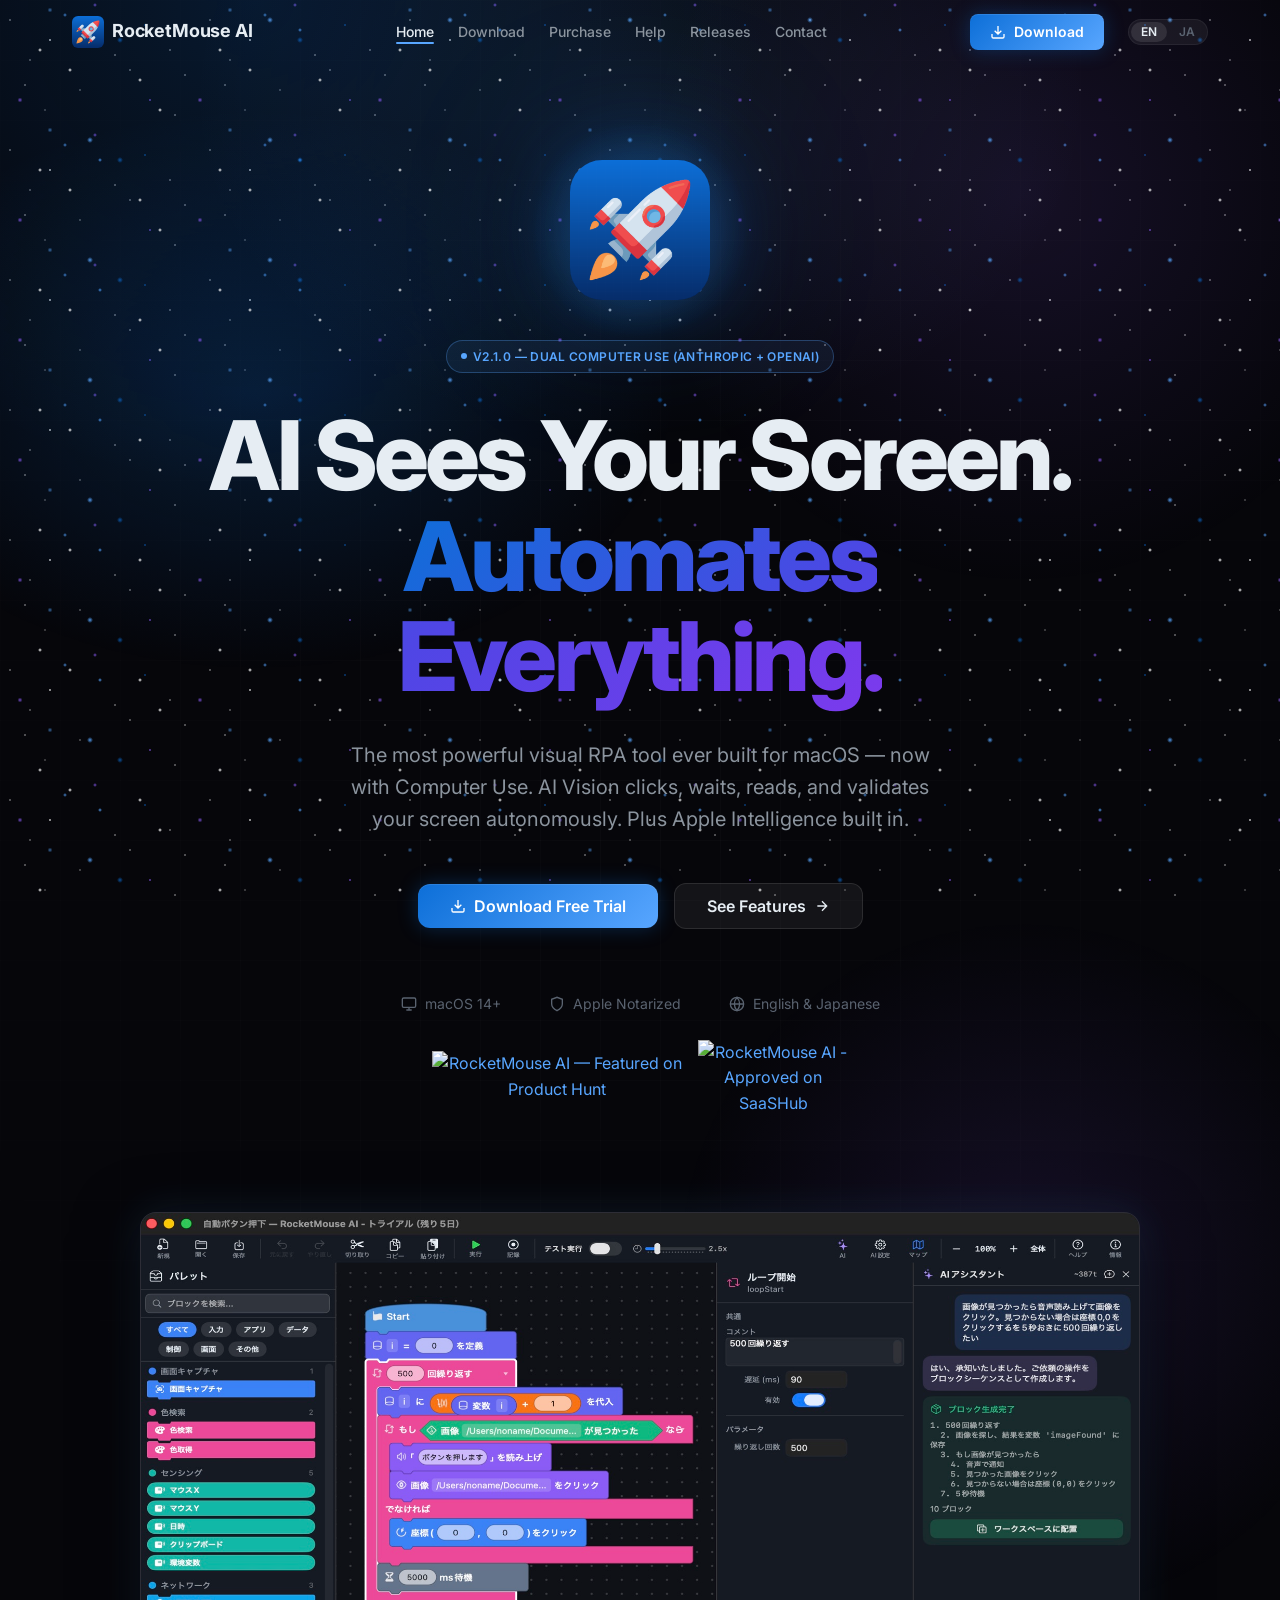
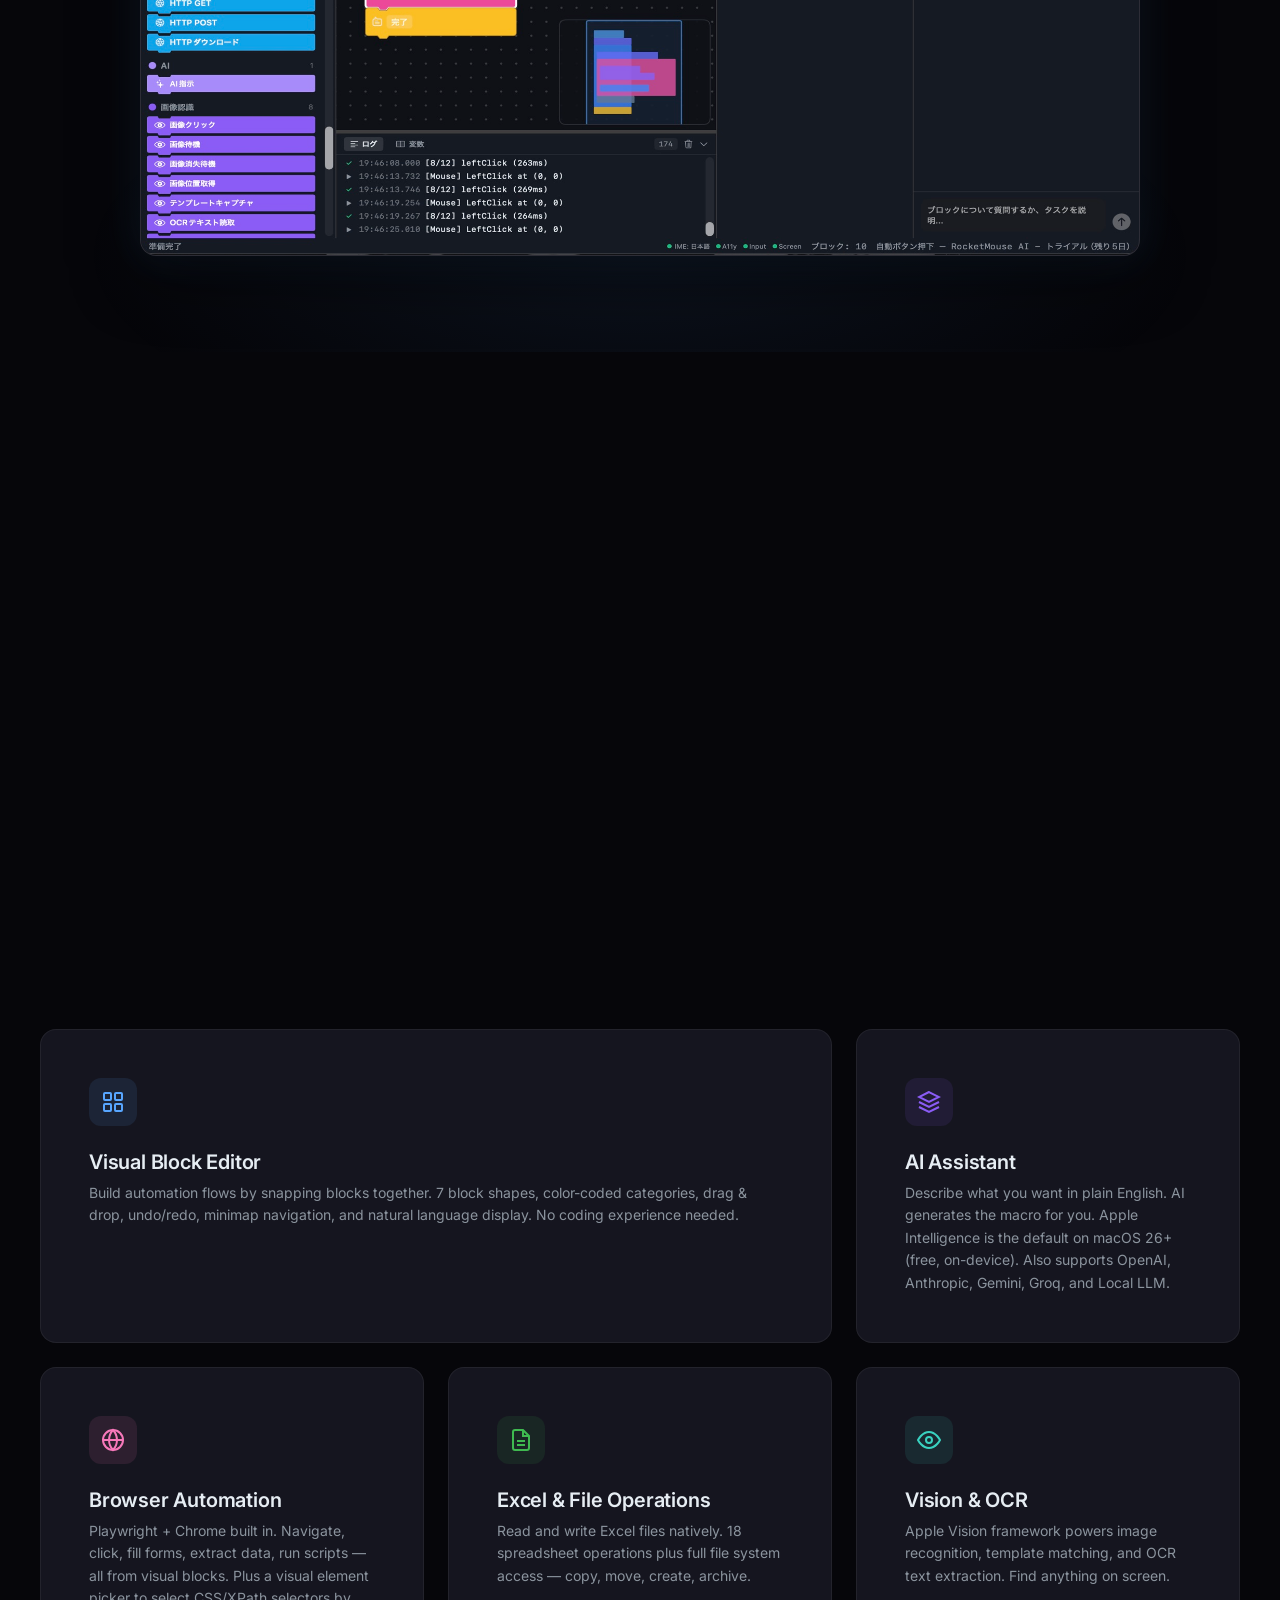
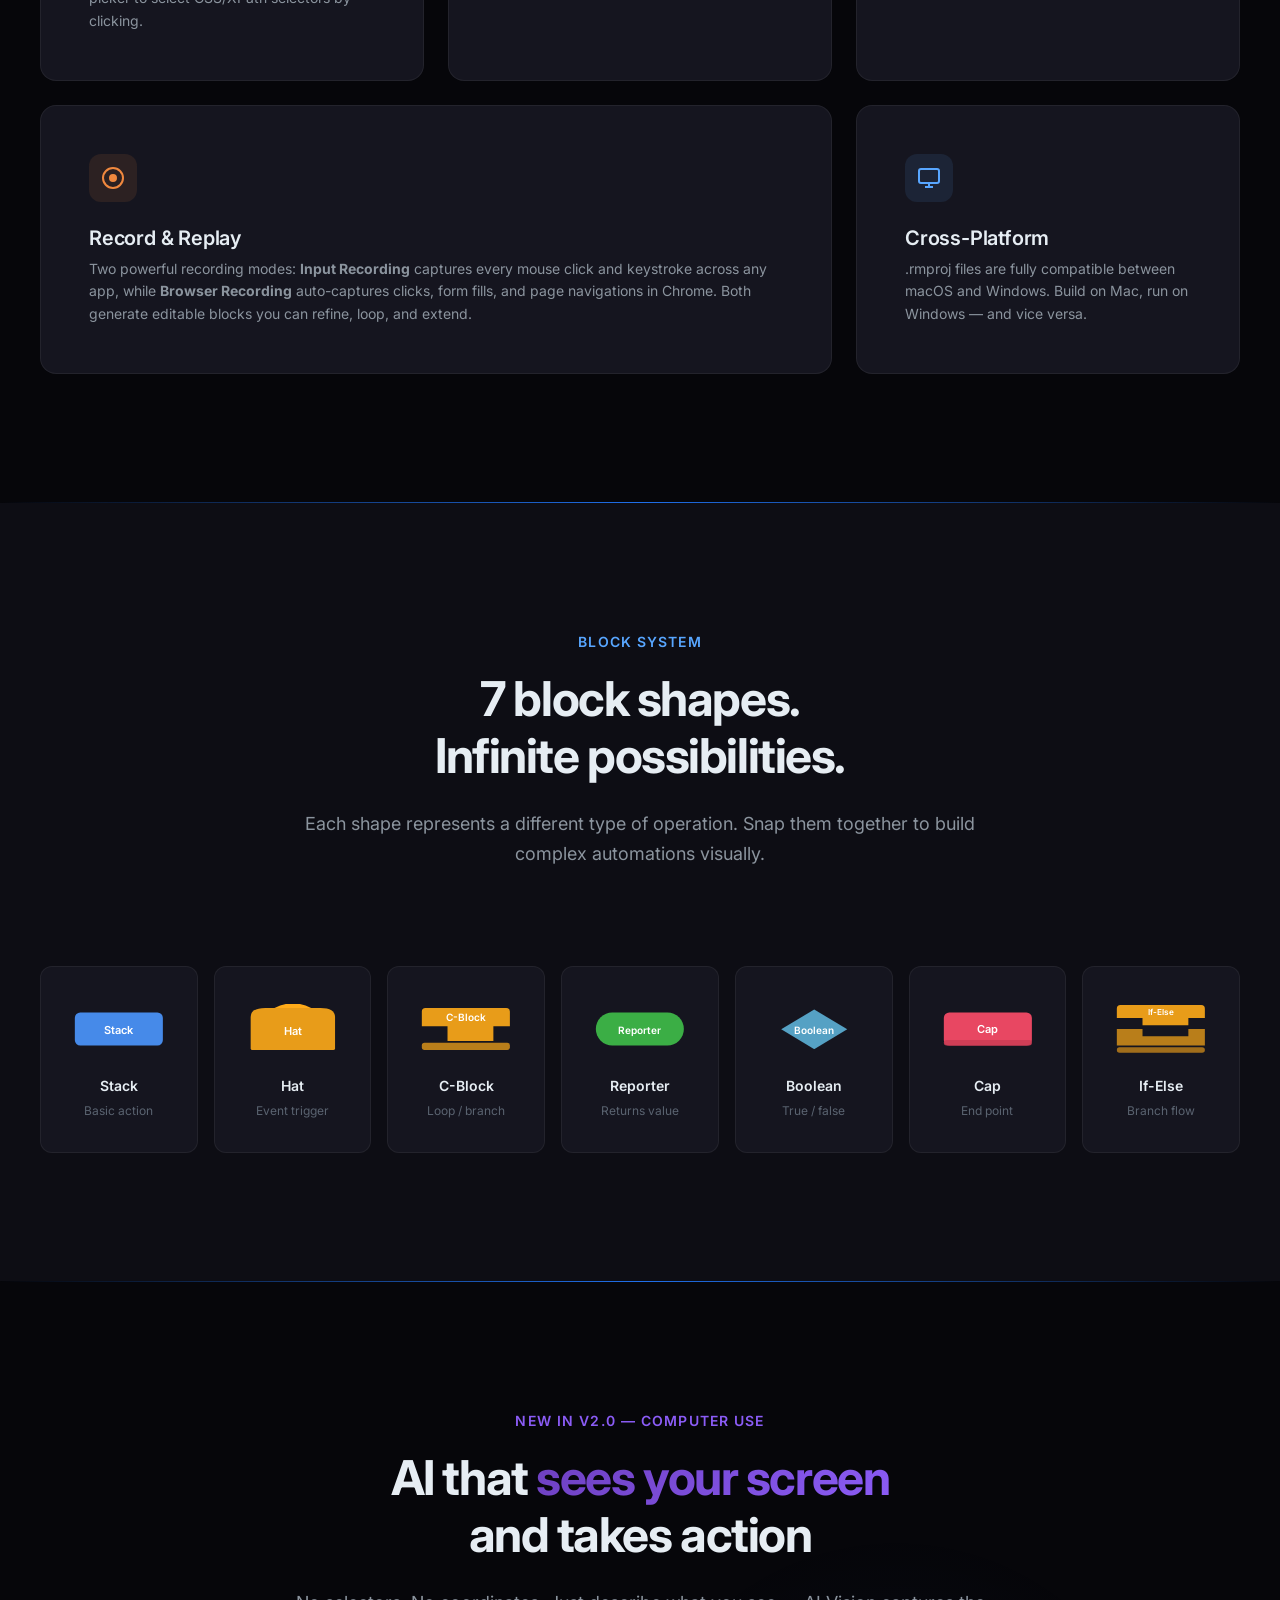
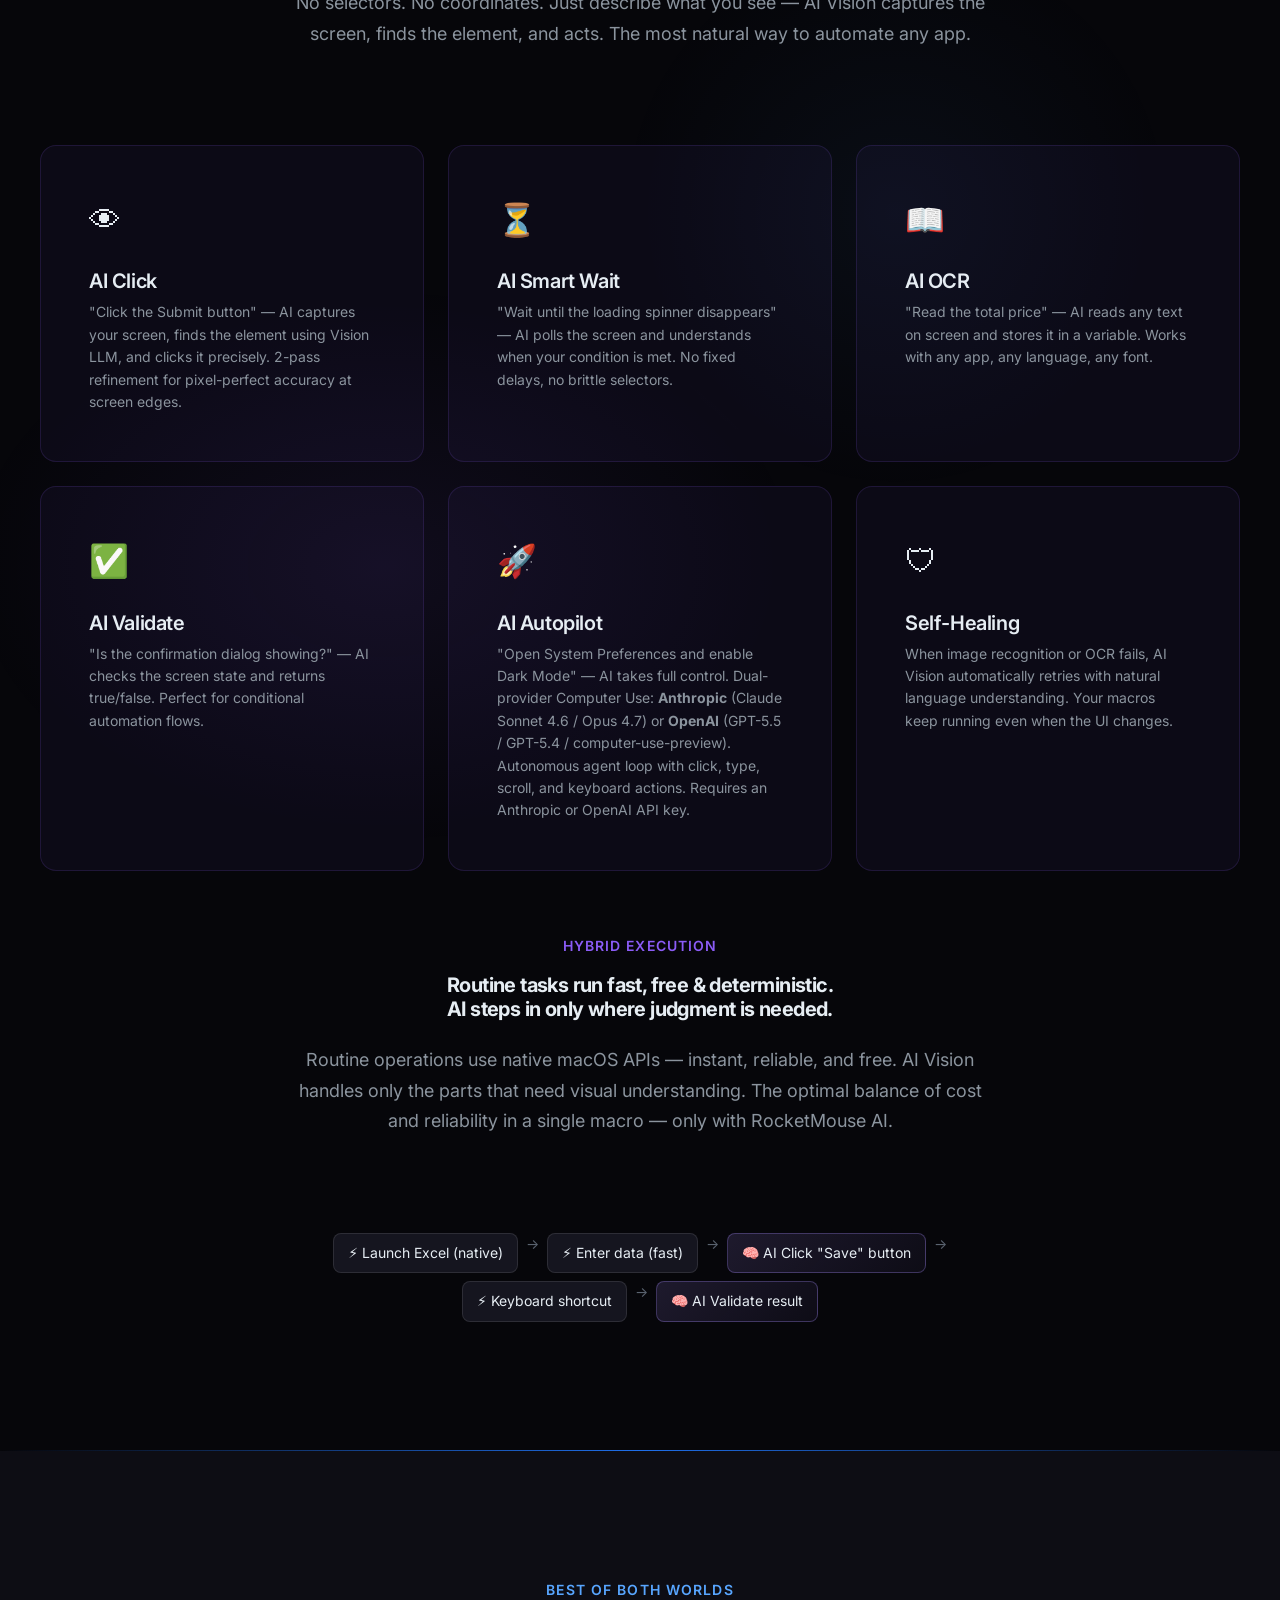
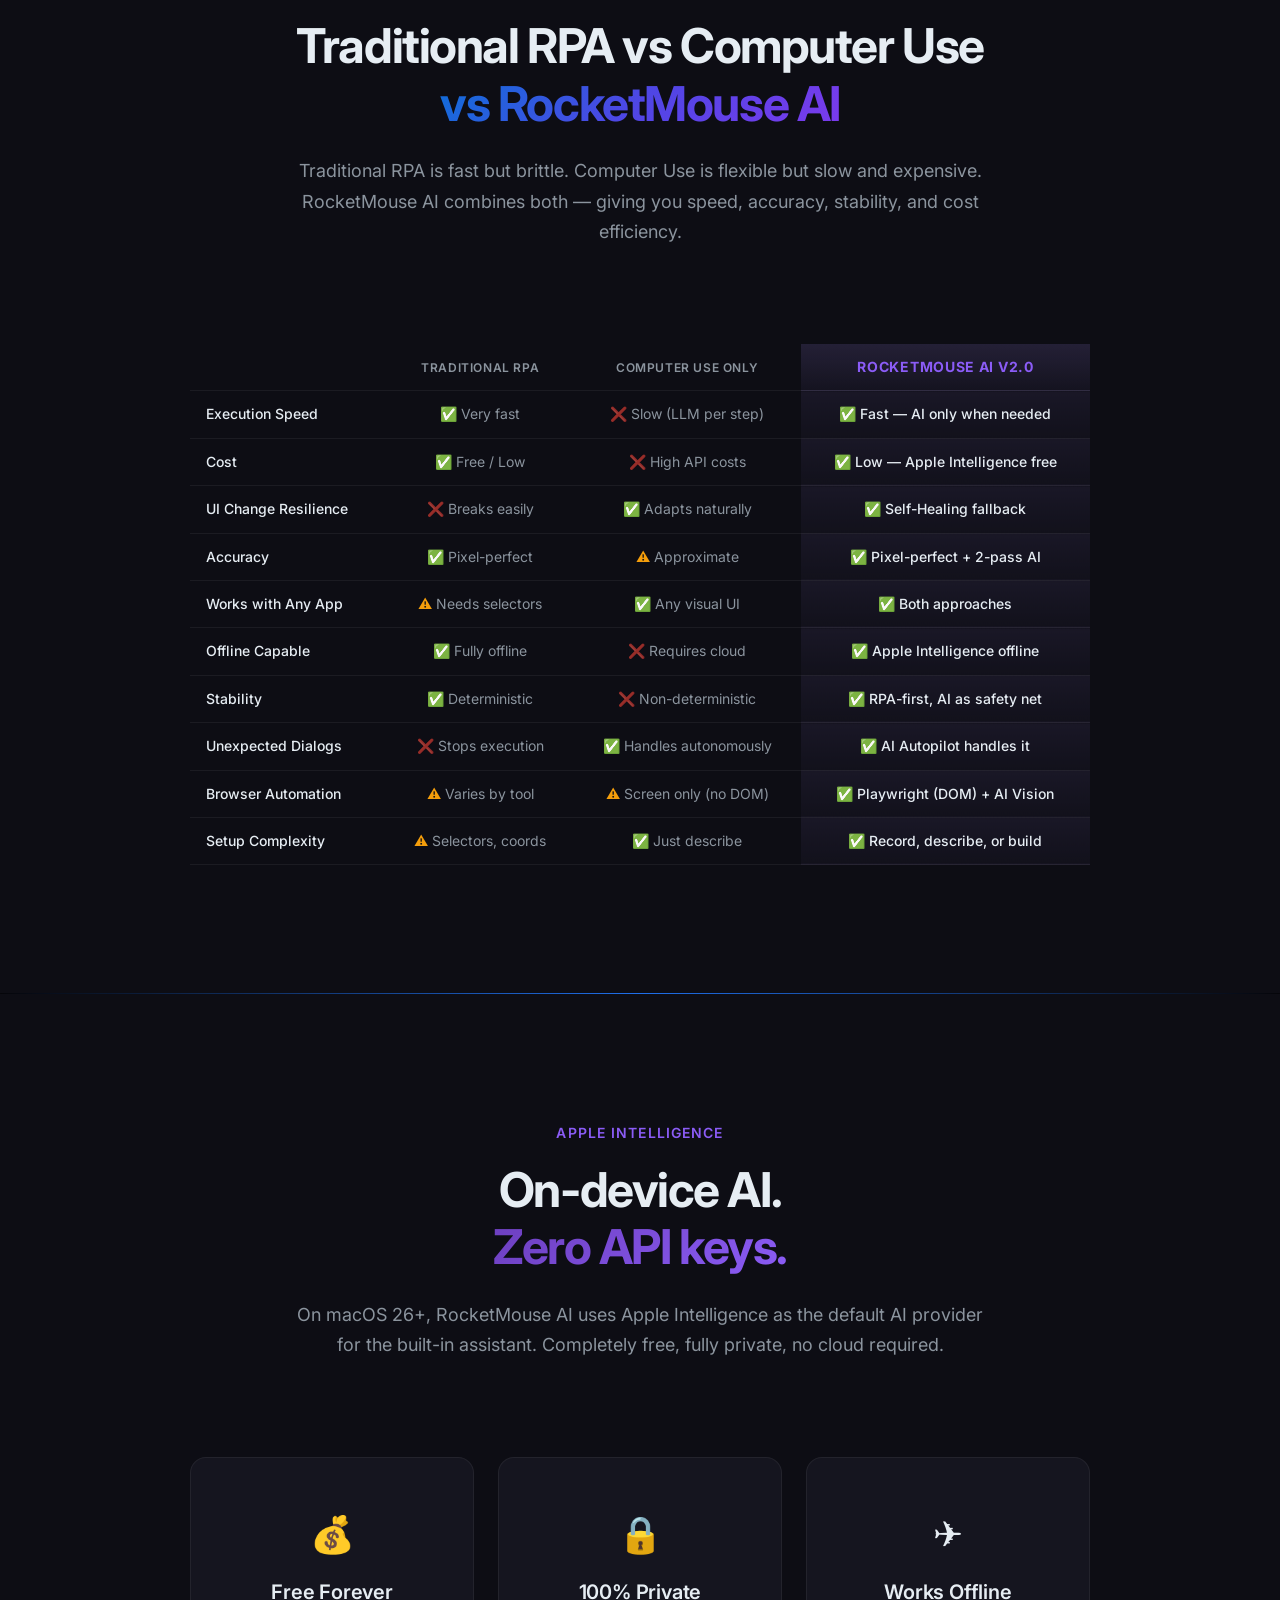
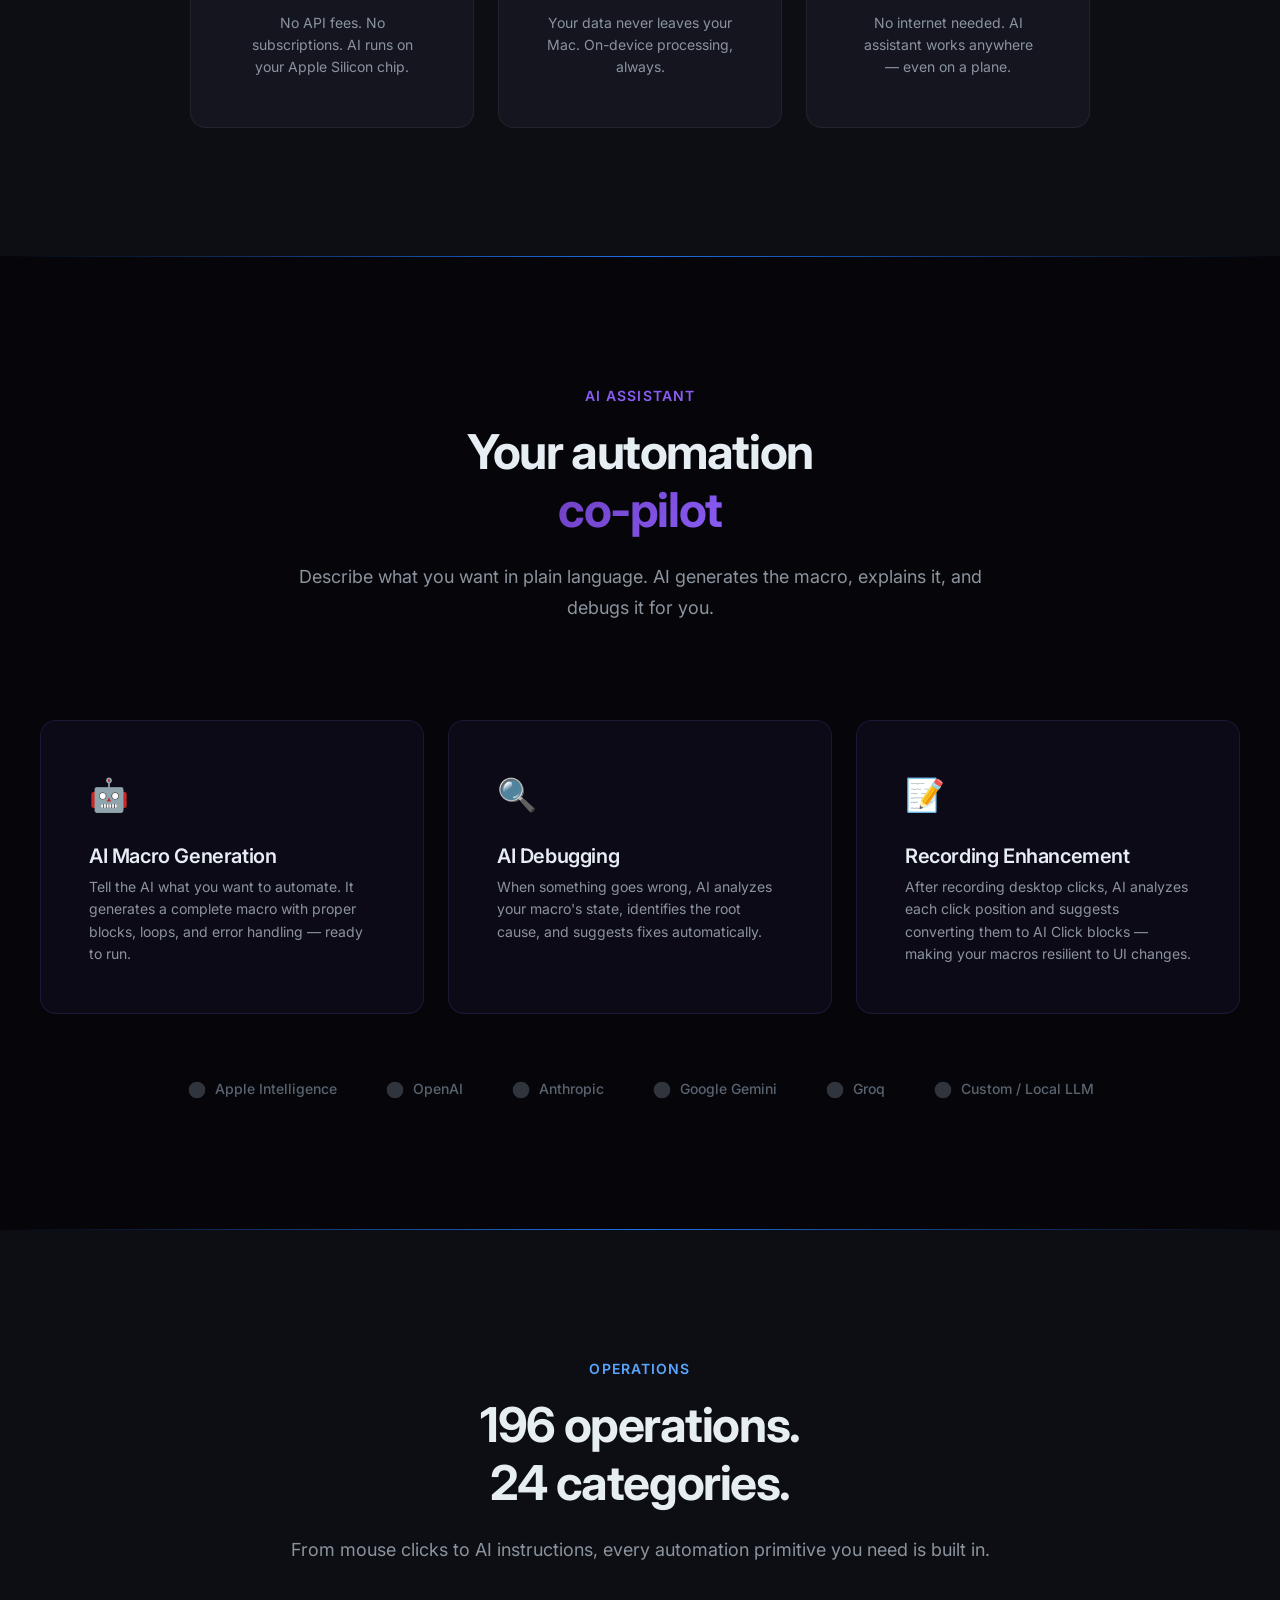
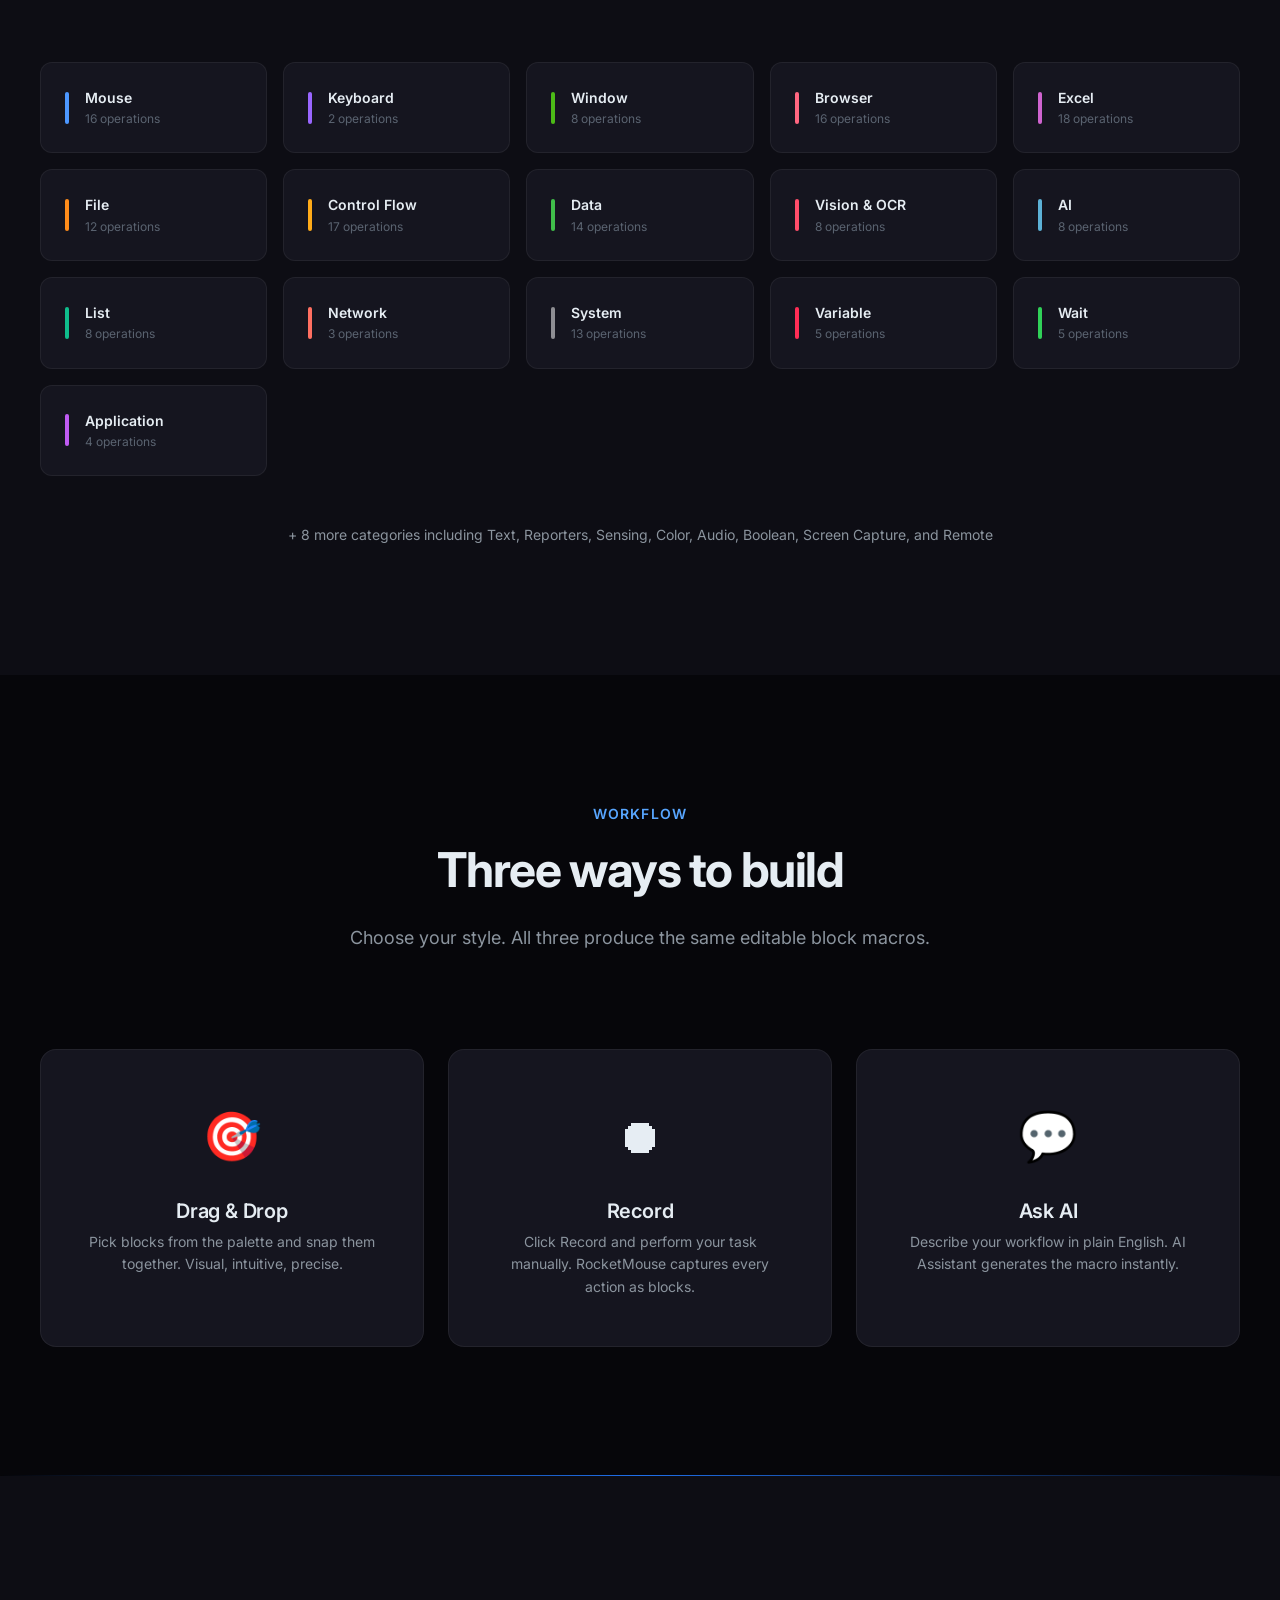
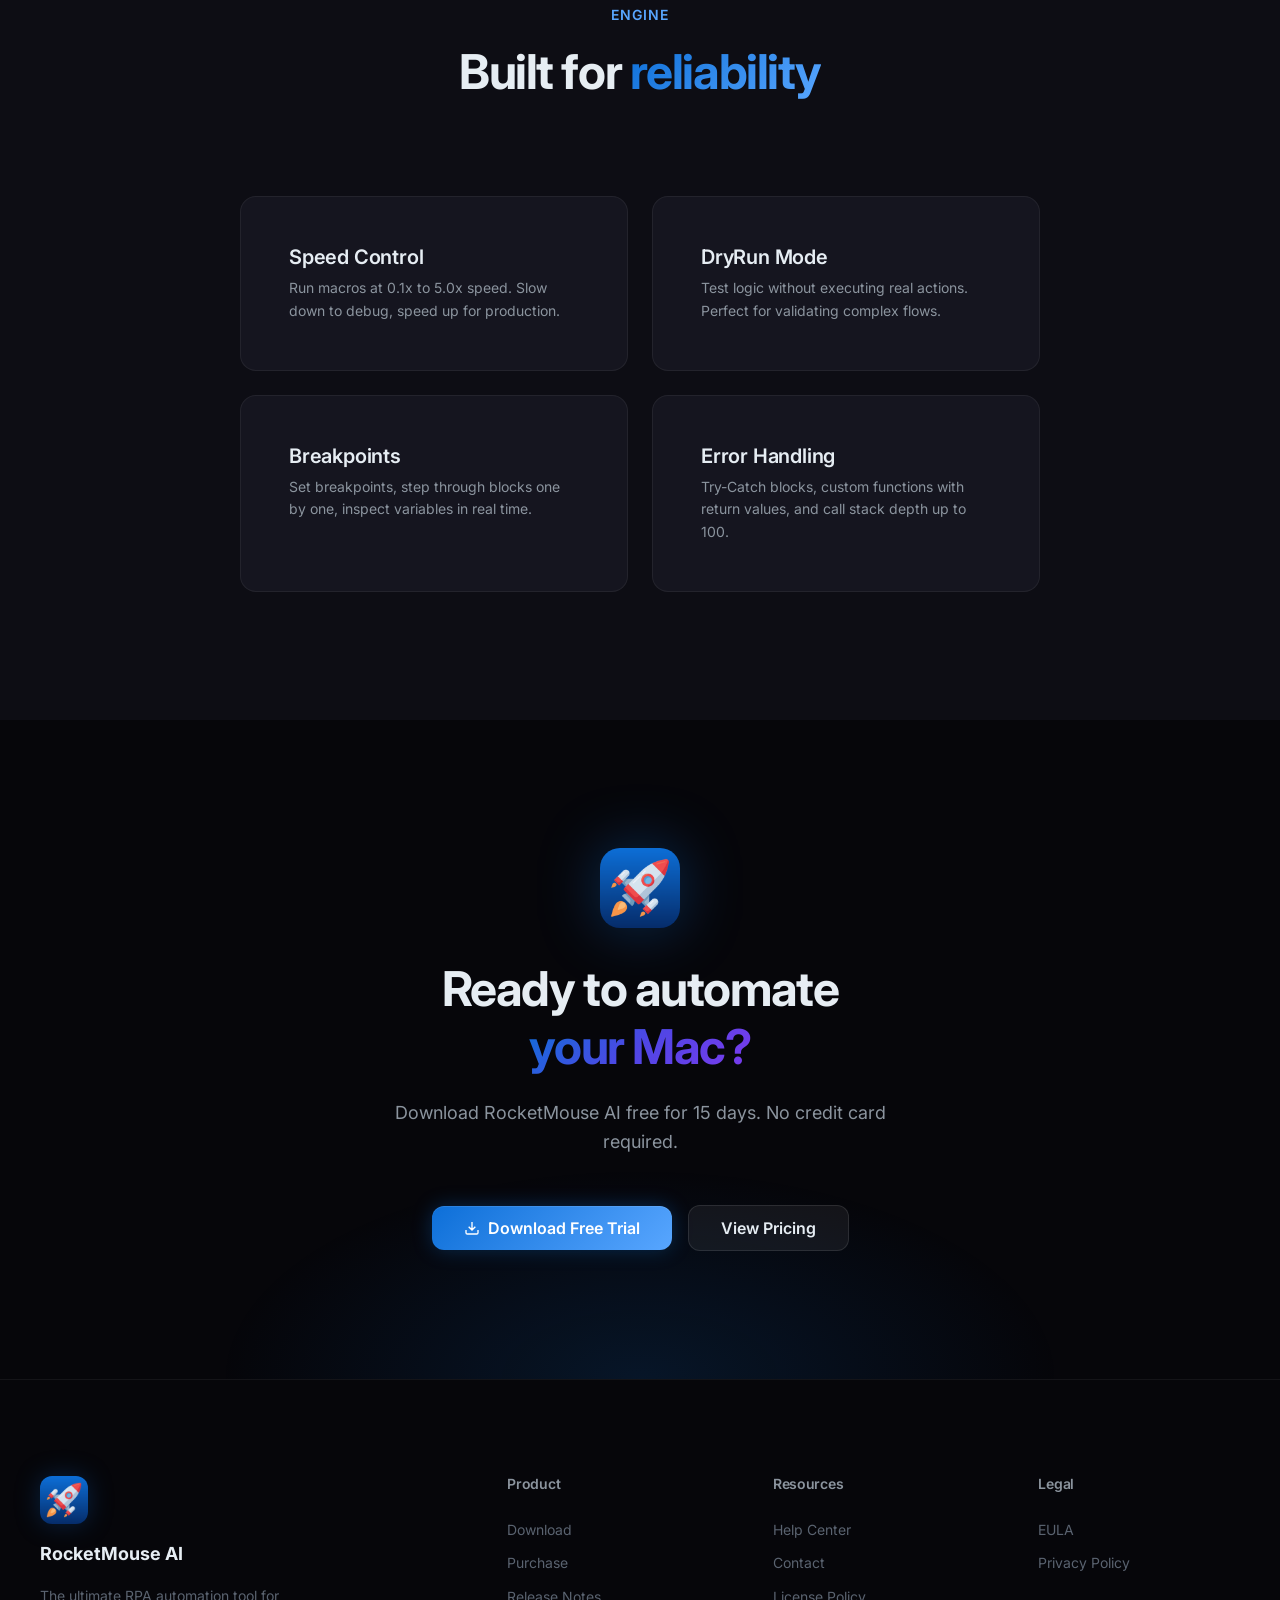
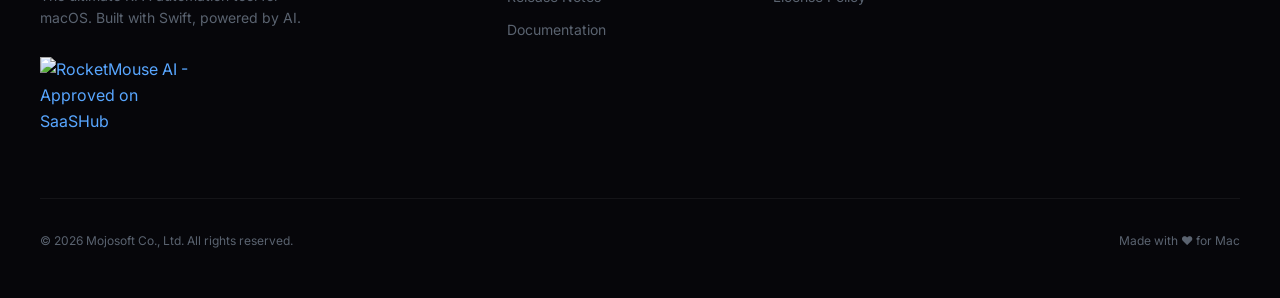
==== commit 57051b75: "Restore original images and presentation; retain SEO metadata" ====
--- a/index.html
+++ b/index.html
@@ -90,14 +90,6 @@
   ]
 }
 </script>
-<style id="seo-navigation-style">
-.seo-navigation{max-width:1040px;margin:32px auto;padding:24px;line-height:1.8;border-top:1px solid #8886}
-.seo-navigation h2{font-size:1.2rem;margin:0 0 12px}.seo-navigation ul{padding-left:1.2em;display:flex;flex-wrap:wrap;gap:8px 28px}
-.seo-navigation a{text-decoration:underline;text-underline-offset:3px}.seo-navigation details{padding:12px 0;border-bottom:1px solid #8884}
-.seo-navigation summary{cursor:pointer;font-weight:600}.seo-navigation p{margin:10px 0}.seo-product-label{display:block;font-size:.35em;line-height:1.5;margin-bottom:.6em;letter-spacing:0}
-.seo-table-scroll{max-width:100%;overflow-x:auto;margin:16px 0}code{overflow-wrap:anywhere;word-break:break-word}
-@media(prefers-reduced-motion:reduce){.fade-in,.reveal,.reveal-scale,.rv{opacity:1!important;transform:none!important;animation:none!important;transition:none!important}}
-</style><noscript><style>.fade-in,.reveal,.reveal-scale,.rv{opacity:1!important;transform:none!important}</style></noscript>
 </head>
 <body>
 
@@ -105,7 +97,7 @@
   <nav class="nav" role="navigation" aria-label="Main navigation">
     <div class="nav__inner">
       <a href="index.html" class="nav__brand">
-        <img src="images/app-icon-128.png" alt="RocketMouse AI" width="32" height="32" decoding="async">
+        <img src="images/app-icon-128.png" alt="RocketMouse AI" width="32" height="32">
         <span>RocketMouse AI</span>
       </a>
 
@@ -158,7 +150,7 @@
       <!-- App Icon with glow -->
       <div class="hero-icon reveal">
         <div class="hero-icon__glow"></div>
-        <img src="images/app-icon.png" alt="RocketMouse AI" class="hero-icon__img" width="140" height="140" decoding="async">
+        <img src="images/app-icon.png" alt="RocketMouse AI" class="hero-icon__img" width="140" height="140">
       </div>
 
       <div class="hero__badge reveal reveal-delay-1">
@@ -168,7 +160,7 @@
         </span>
       </div>
 
-      <h1 class="hero__title reveal reveal-delay-2"><span class="seo-product-label">RocketMouse AI</span>
+      <h1 class="hero__title reveal reveal-delay-2">
         <span class="line">AI Sees Your Screen.</span>
         <span class="line"><span class="text-gradient">Automates Everything.</span></span>
       </h1>
@@ -216,7 +208,7 @@
     <div class="hero__window reveal-scale reveal-delay-3">
       <div class="window-frame">
         <div class="window-frame__body" style="padding: 0; overflow: hidden;">
-          <img src="images/screenshot-hero.jpg" alt="RocketMouse AI — Web Scraping macro with AI, Browser, Excel, and Flow Control blocks" width="1920" height="1235" style="display: block; width: 100%; height: auto; border-radius: 0 0 12px 12px;" decoding="async">
+          <img src="images/screenshot-hero.jpg" alt="RocketMouse AI — Web Scraping macro with AI, Browser, Excel, and Flow Control blocks" width="1920" height="1235" style="display: block; width: 100%; height: auto; border-radius: 0 0 12px 12px;">
         </div>
       </div>
     </div>
@@ -558,7 +550,7 @@
     </div>
 
     <div class="comparison-table-wrapper">
-    <div class="seo-table-scroll" role="region" tabindex="0" aria-label="Product specifications and comparison"><table class="comparison-table reveal">
+    <table class="comparison-table reveal">
       <thead>
         <tr>
           <th></th>
@@ -629,7 +621,7 @@
           <td class="highlight-col"><span class="check">&#x2705;</span> Record, describe, or build</td>
         </tr>
       </tbody>
-    </table></div>
+    </table>
     </div>
   </section>
 
@@ -947,7 +939,7 @@
 
   <!-- ========== CTA ========== -->
   <section class="cta-section">
-    <img src="images/app-icon.png" alt="" class="cta-icon reveal" width="80" height="80" decoding="async">
+    <img src="images/app-icon.png" alt="" class="cta-icon reveal" width="80" height="80">
     <h2 class="cta__title reveal reveal-delay-1">
       Ready to automate<br><span class="text-gradient">your Mac?</span>
     </h2>
@@ -967,11 +959,10 @@
 
 
   <!-- ========== FOOTER ========== -->
-  <nav class="seo-navigation" aria-label="Related products"><h2>Related products</h2><ul><li><a href="https://mojosoft.biz/#products">All Mojosoft products</a></li><li><a href="https://mojosoftjp.github.io/vibefront/">VibeFront</a></li><li><a href="https://mojosoftjp.github.io/mira-ai/en/">Mira</a></li><li><a href="https://mojosoft.biz/products/rocketmousepro/">RocketMouse Pro — Windows RPA</a></li></ul></nav>
-<footer class="footer">
+  <footer class="footer">
     <div class="footer__inner">
       <div class="footer__brand">
-        <img src="images/app-icon-128.png" alt="RocketMouse AI" class="footer__brand-icon" width="48" height="48" decoding="async">
+        <img src="images/app-icon-128.png" alt="RocketMouse AI" class="footer__brand-icon" width="48" height="48">
         <div class="footer__brand-name">
           RocketMouse AI
         </div>
